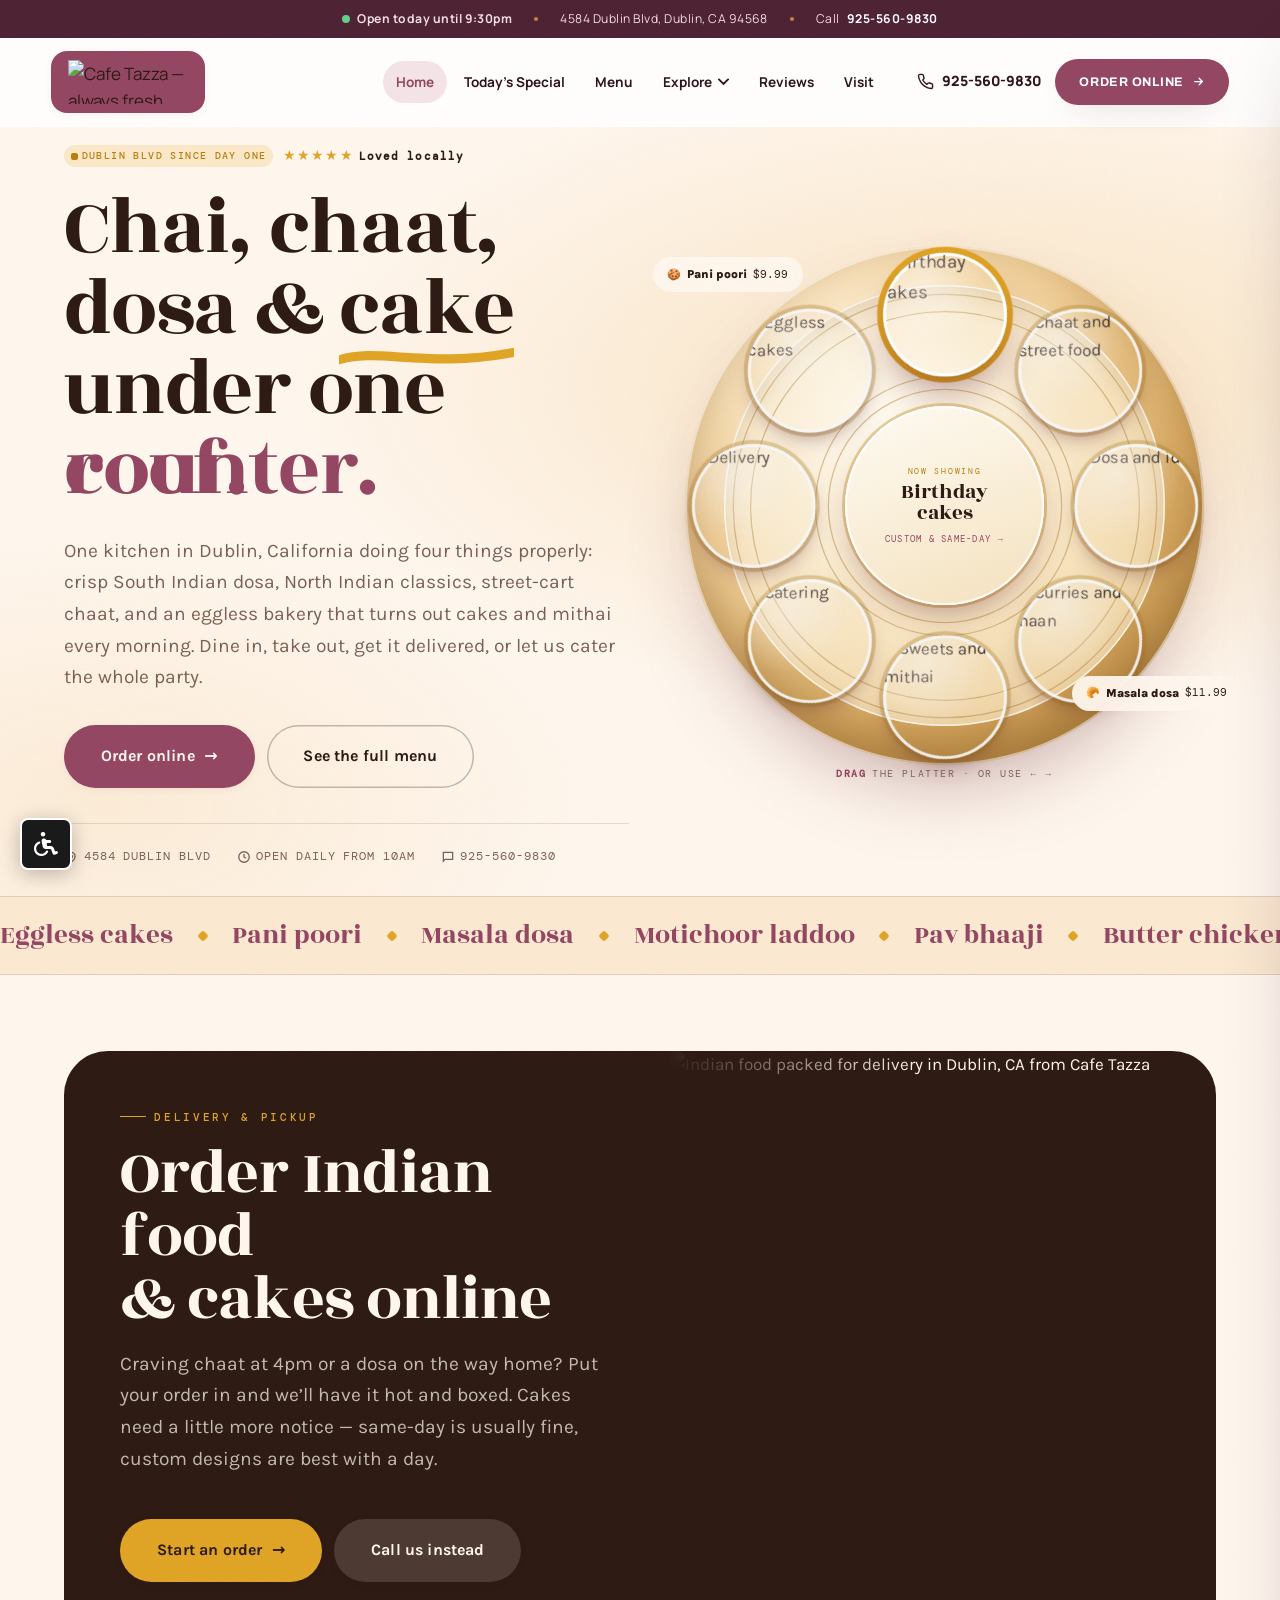
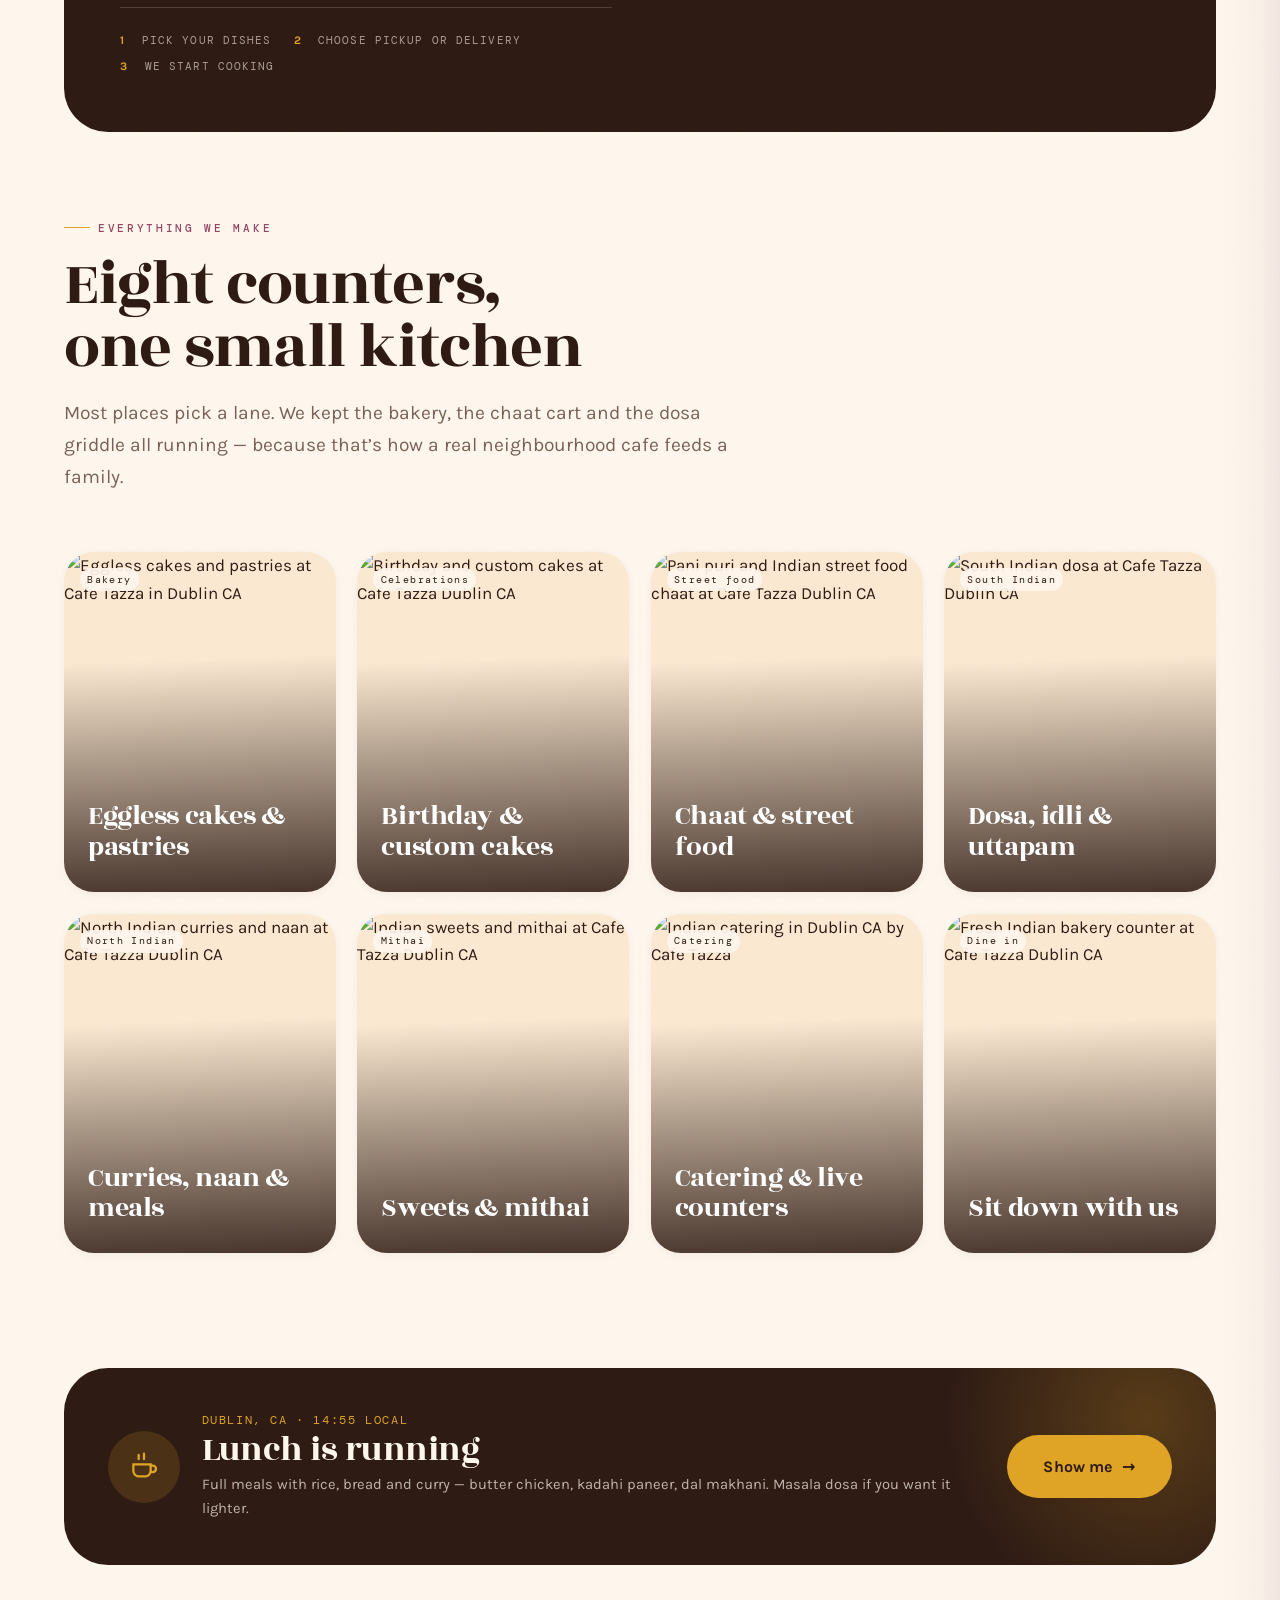
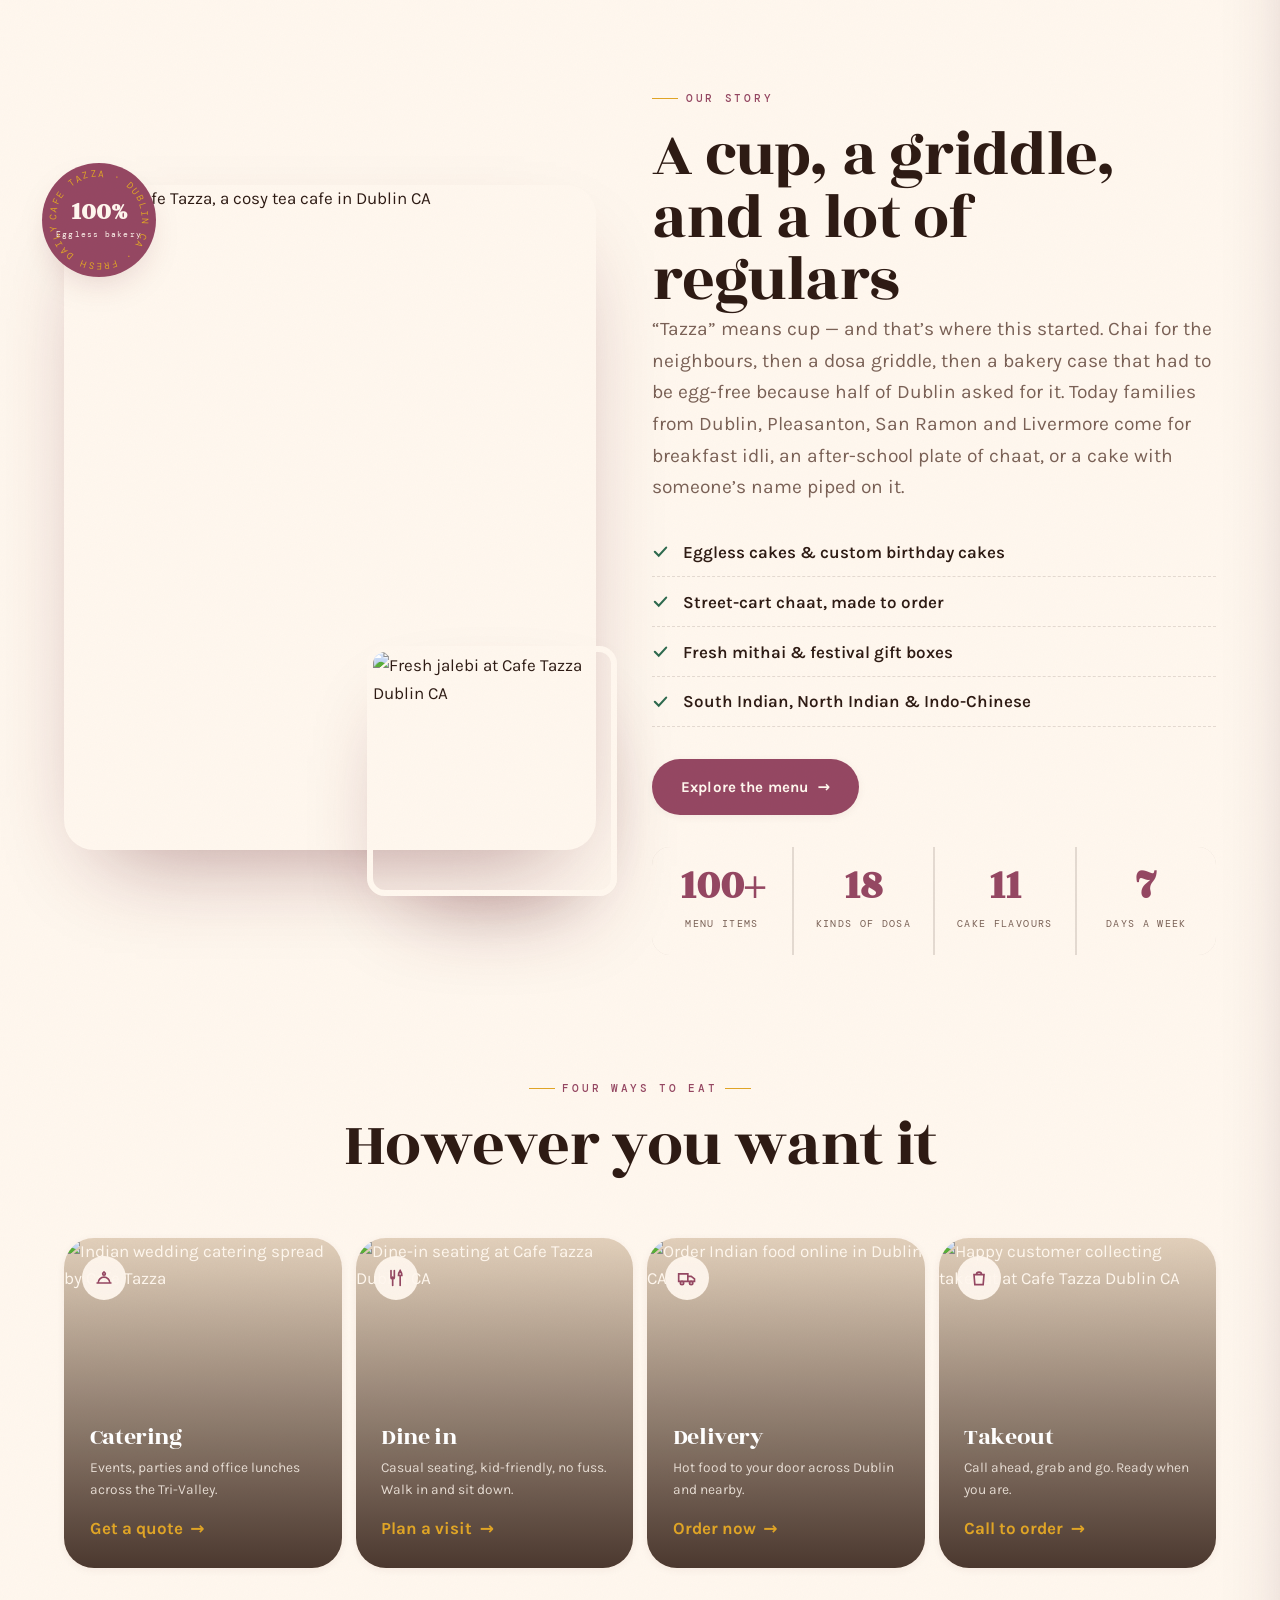
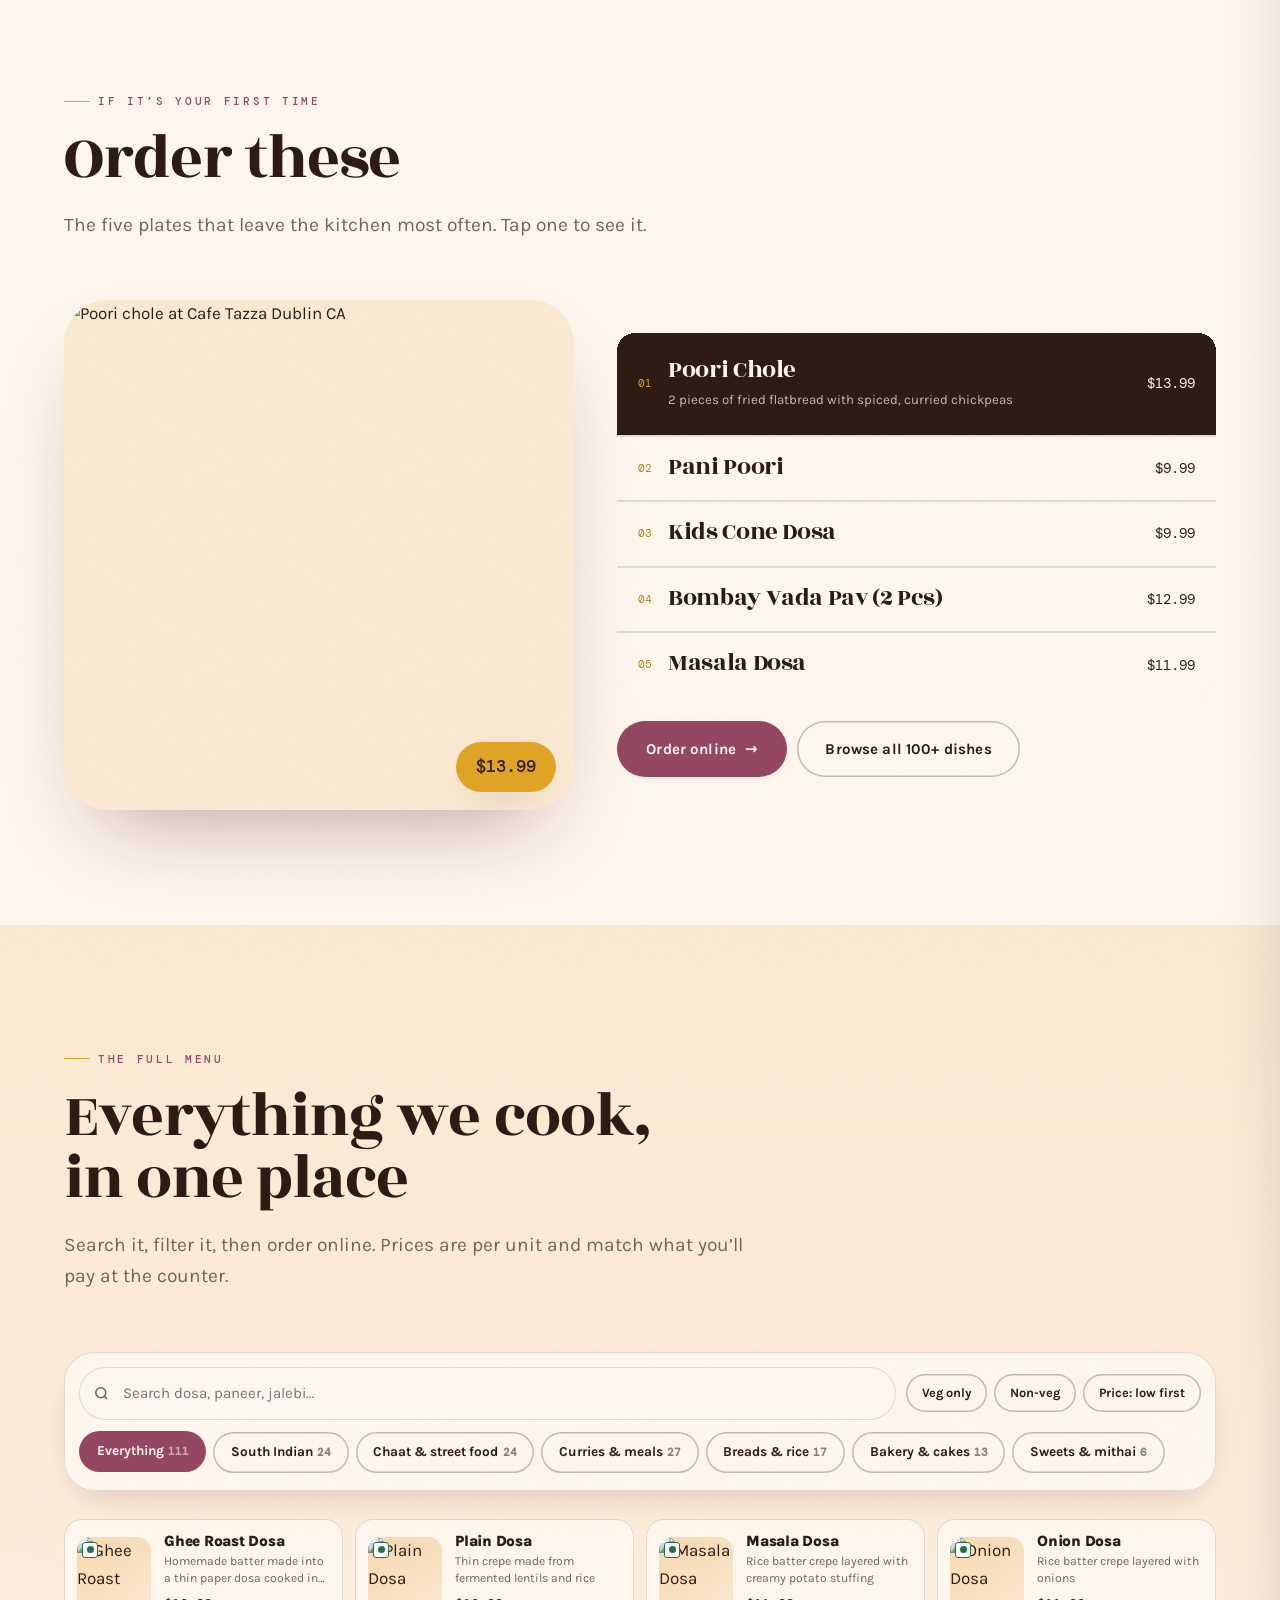
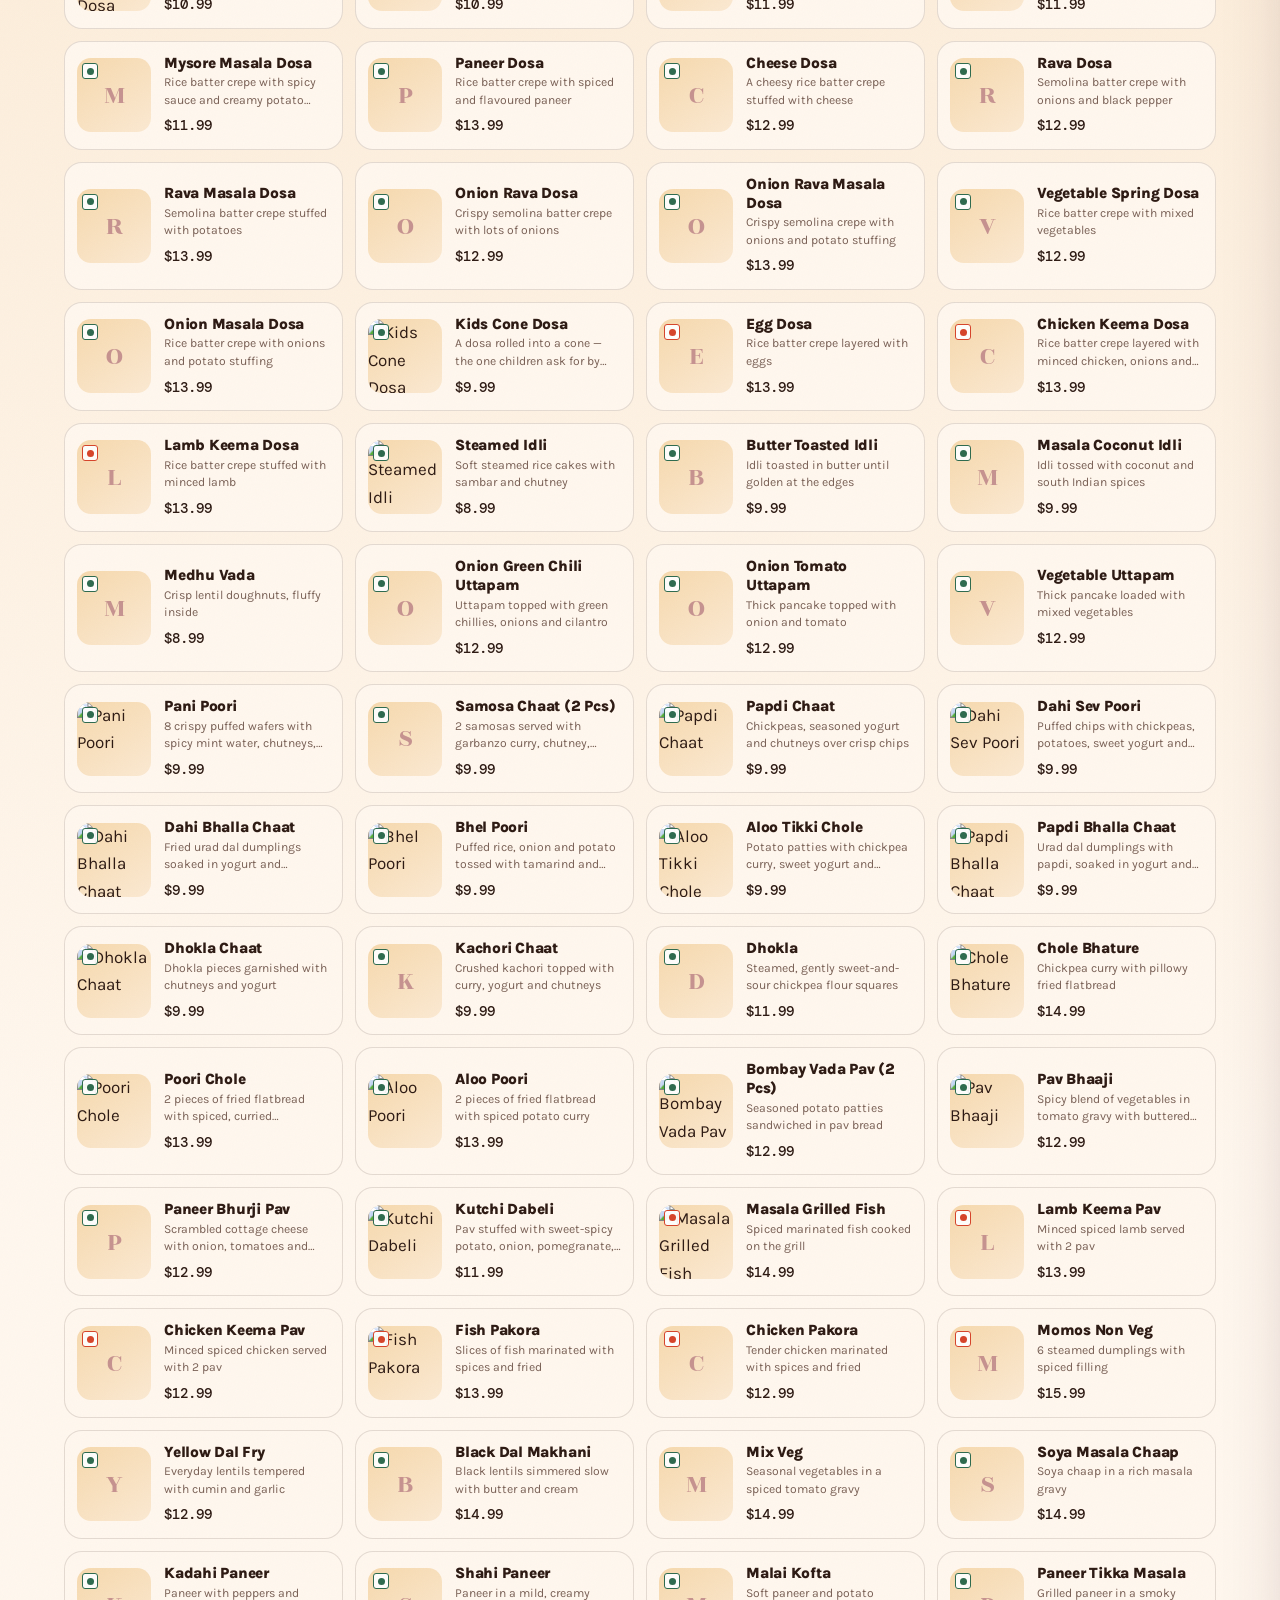
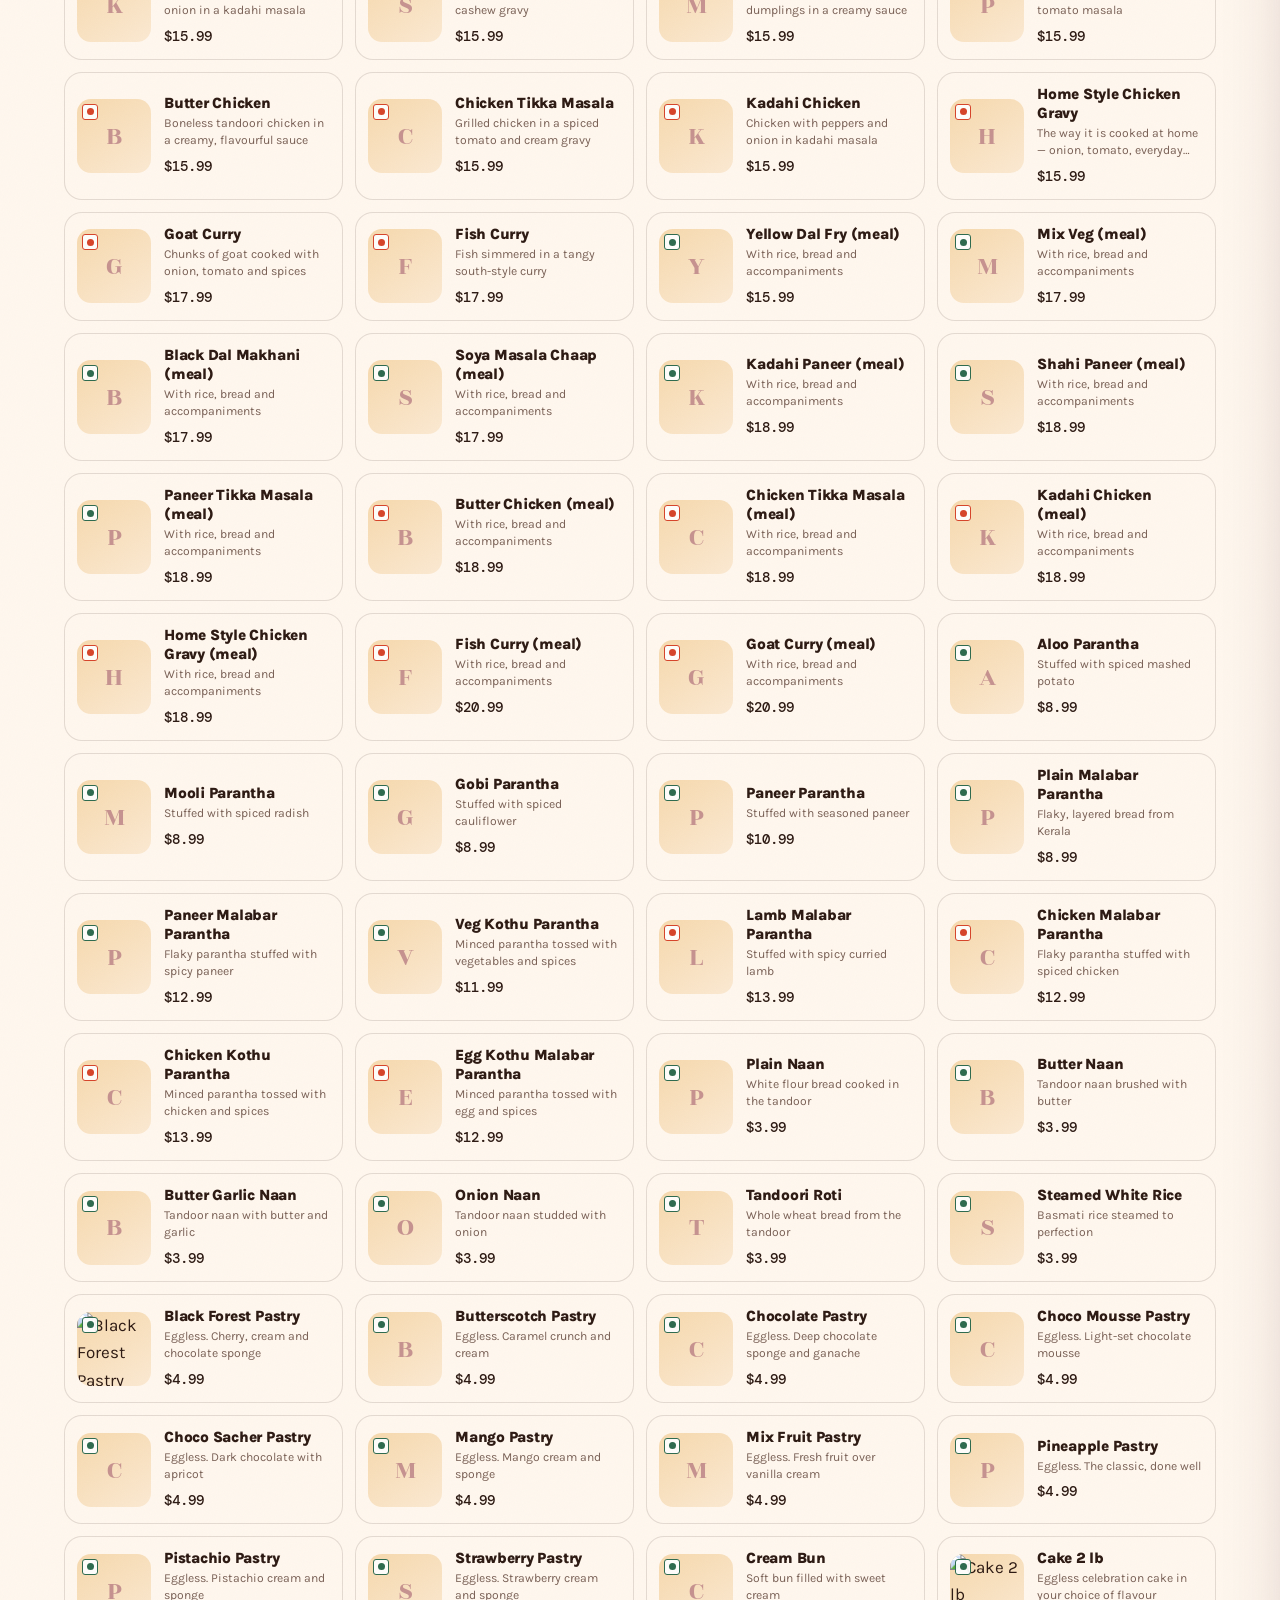
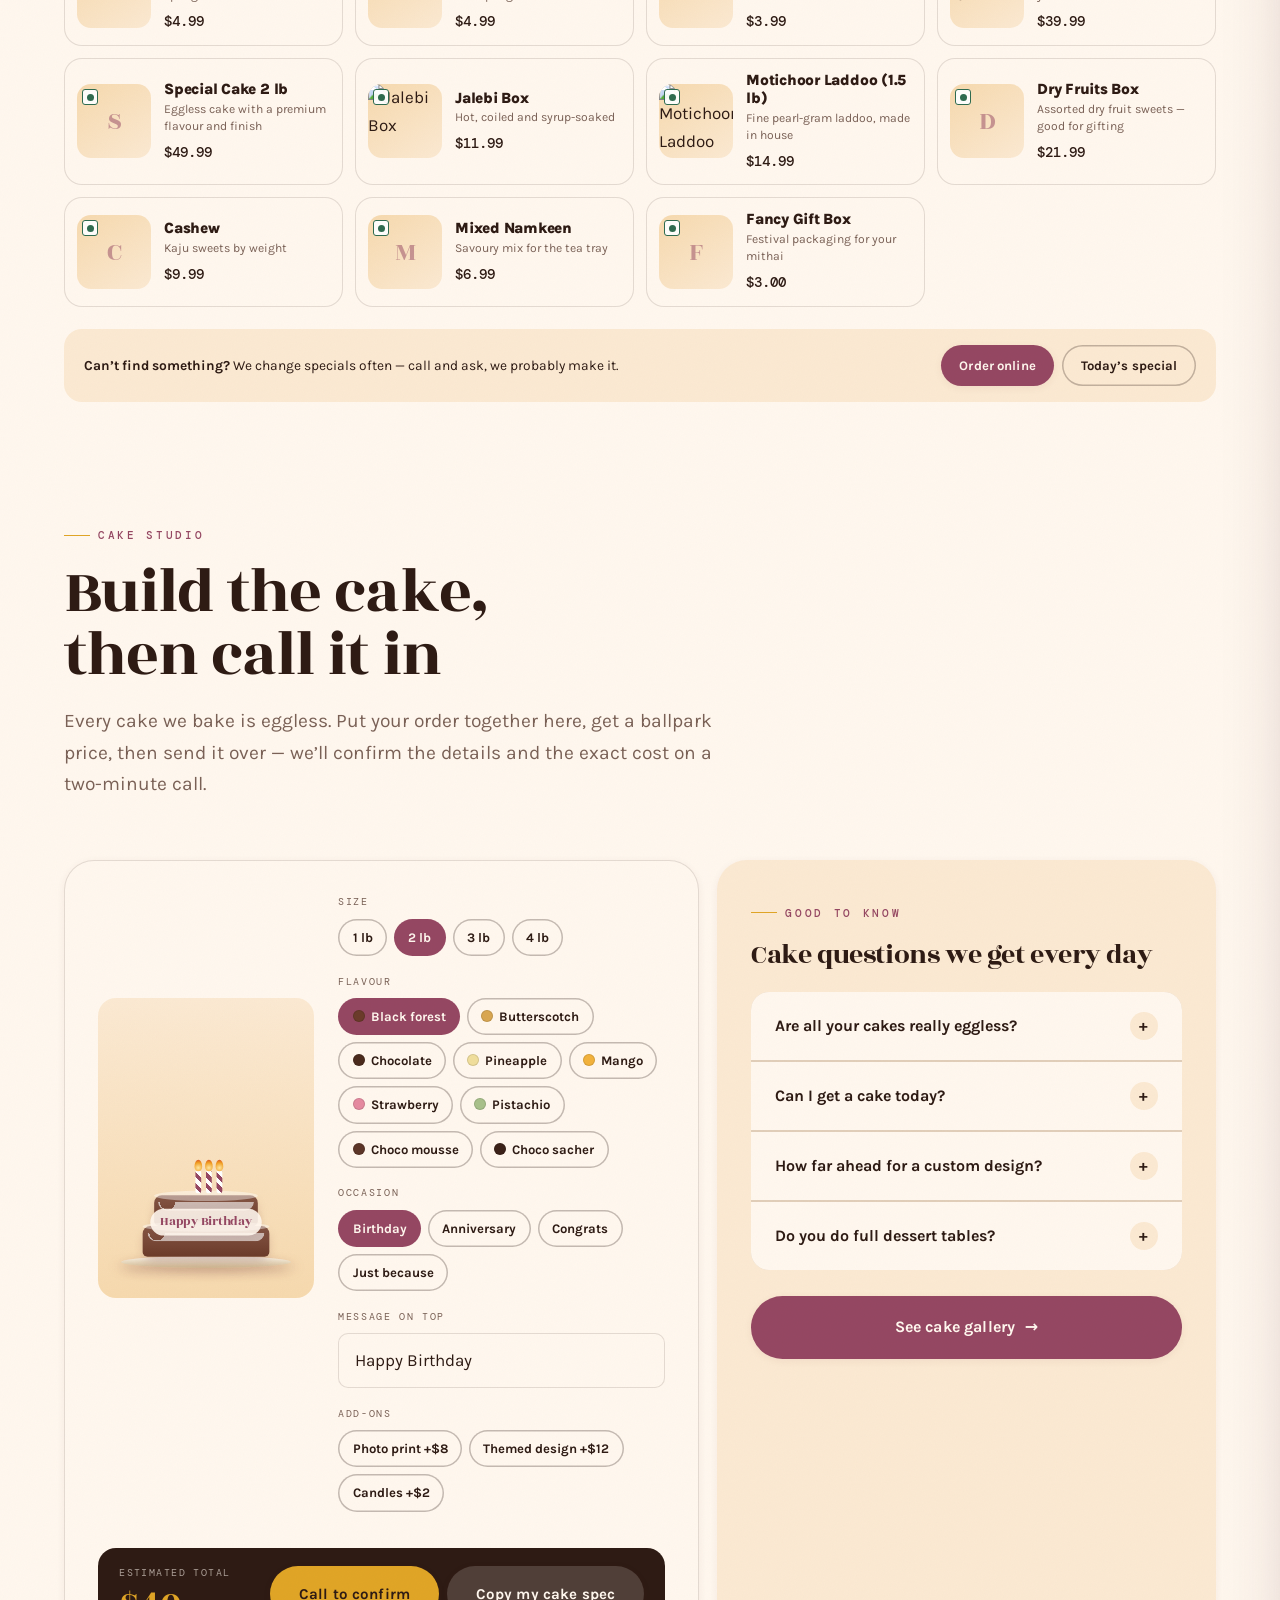
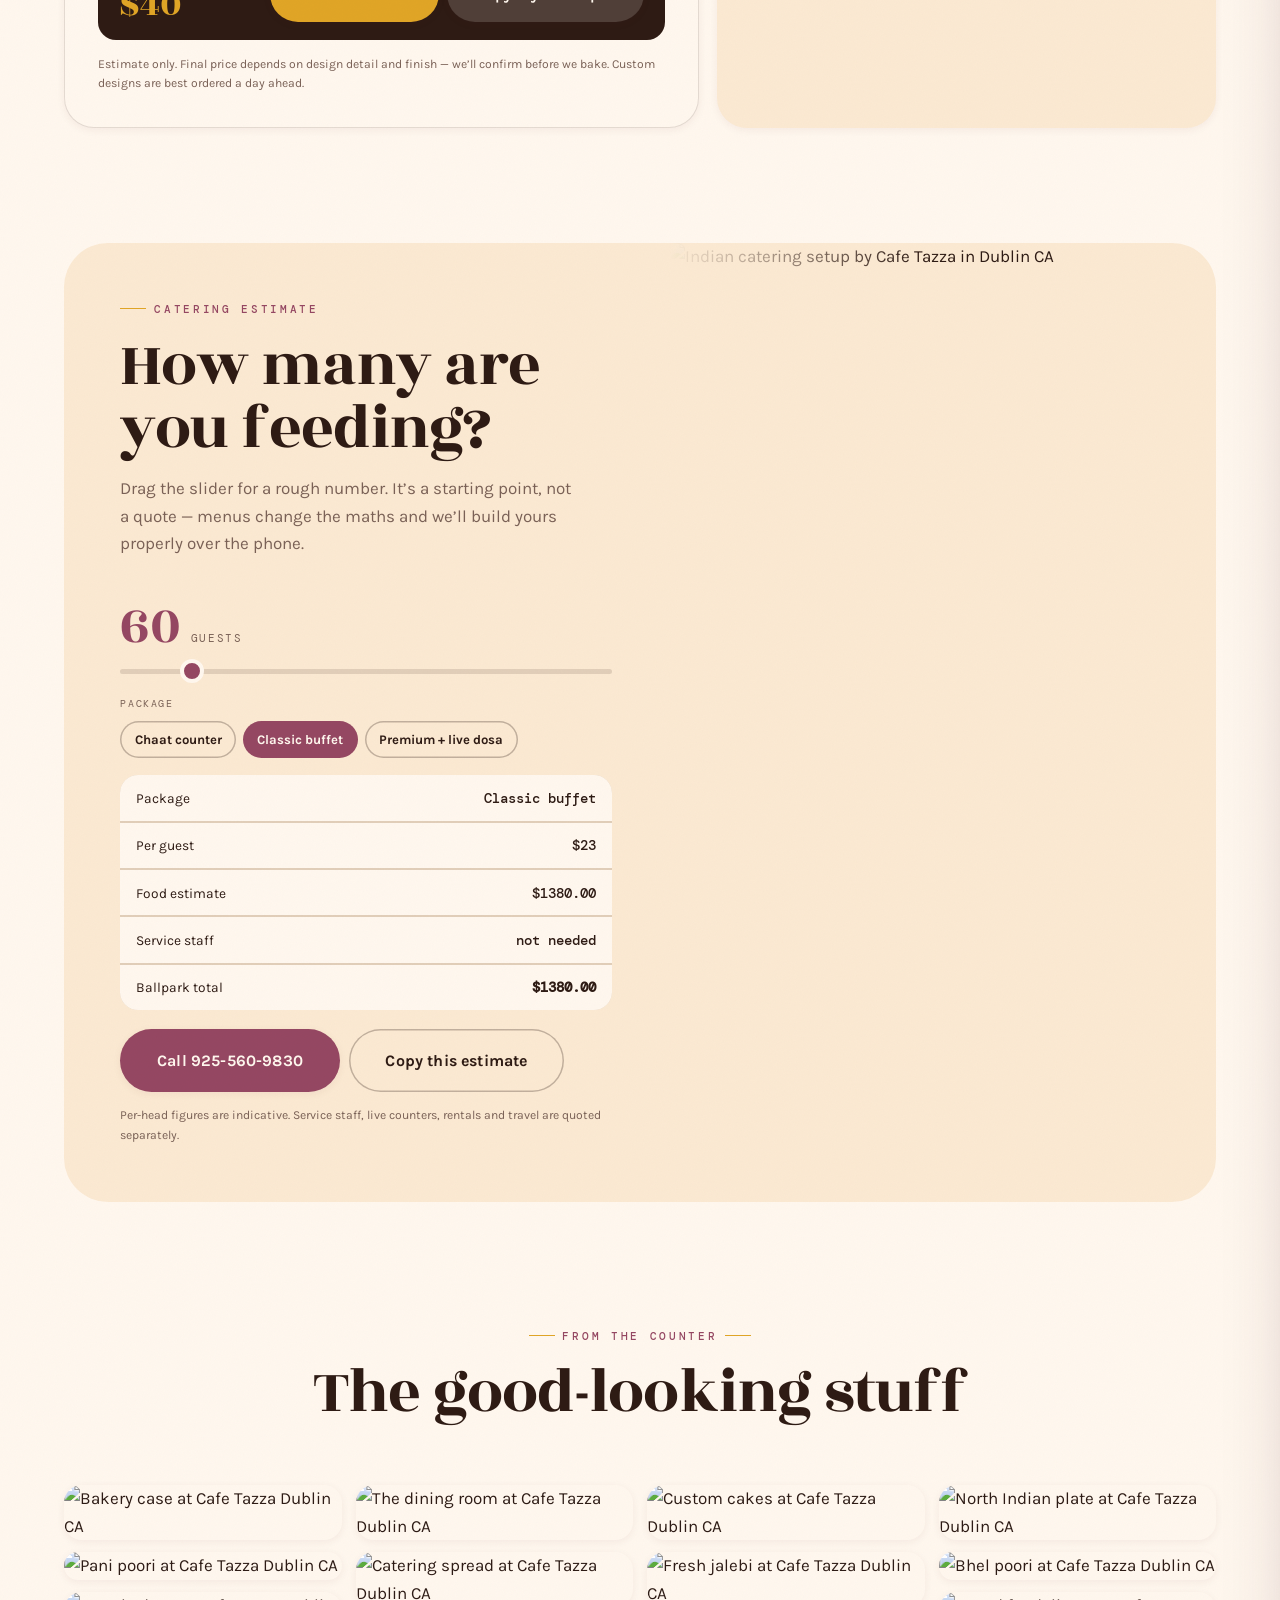
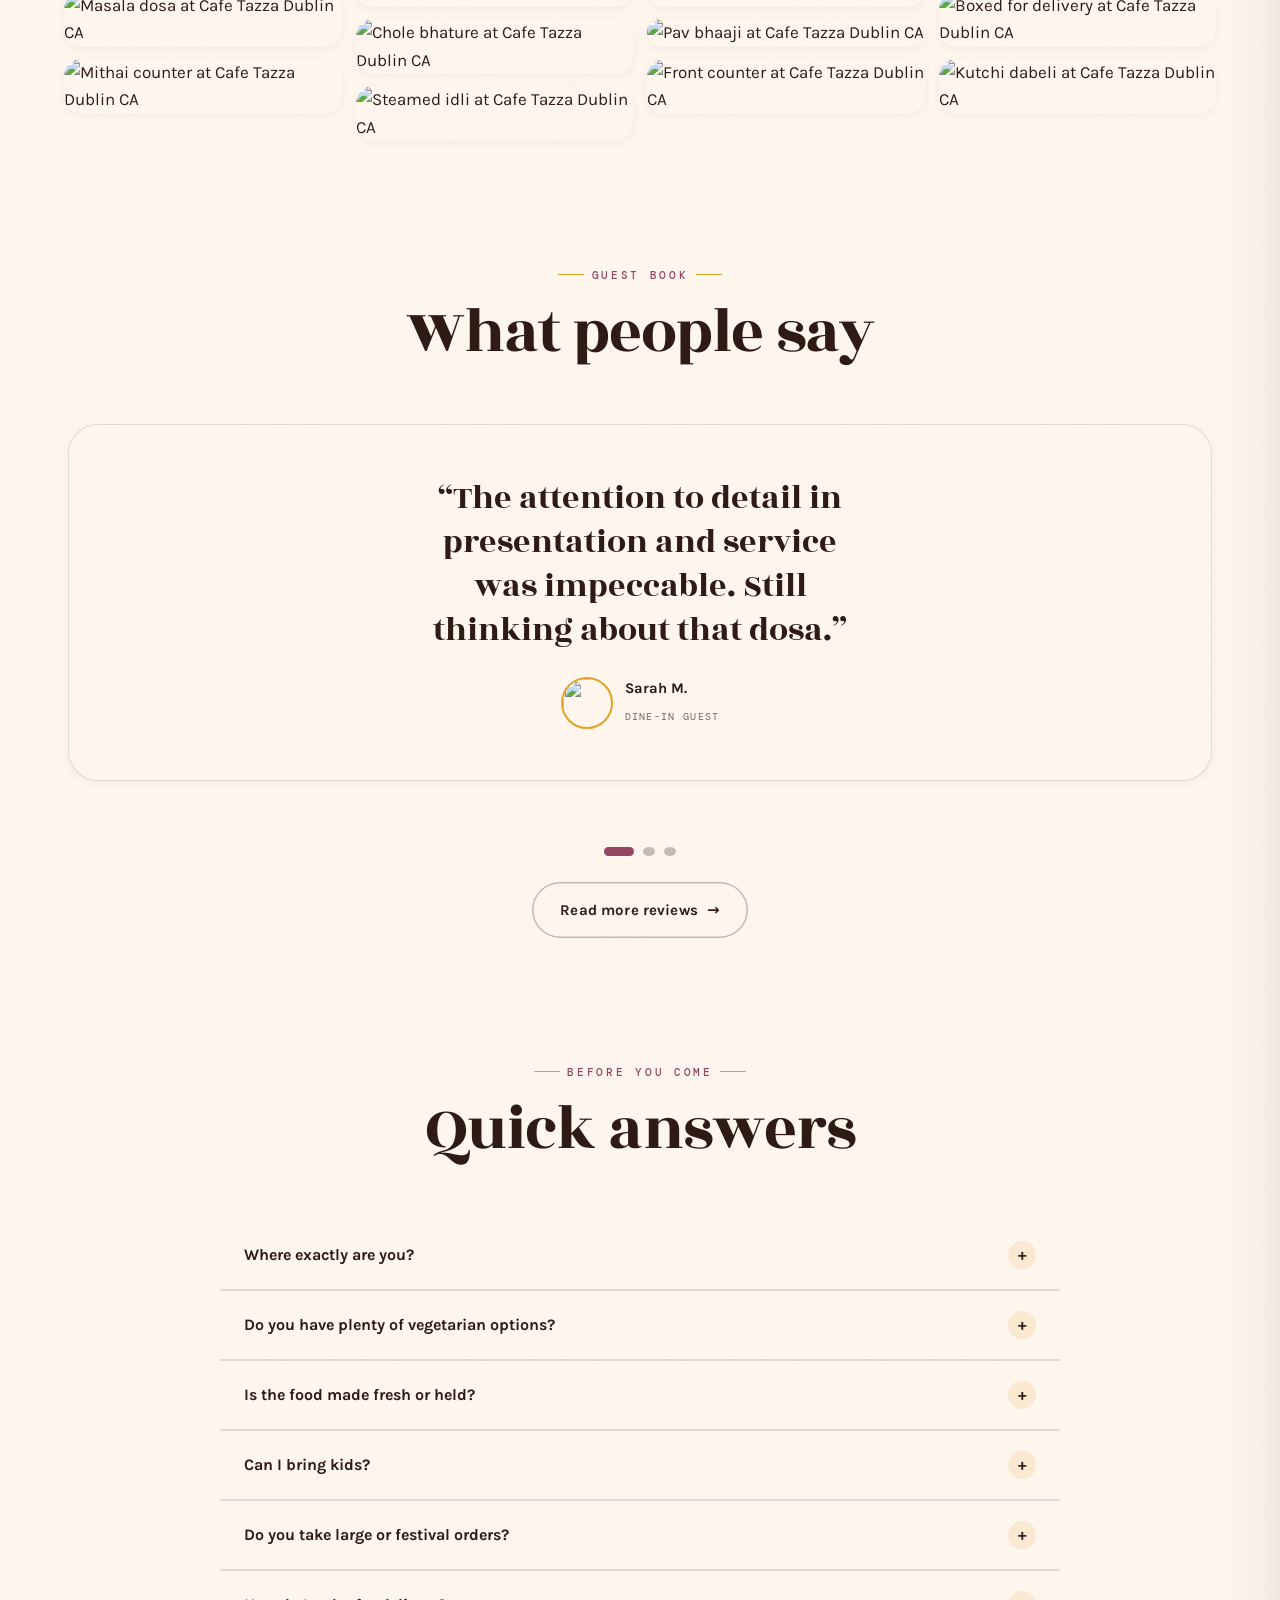
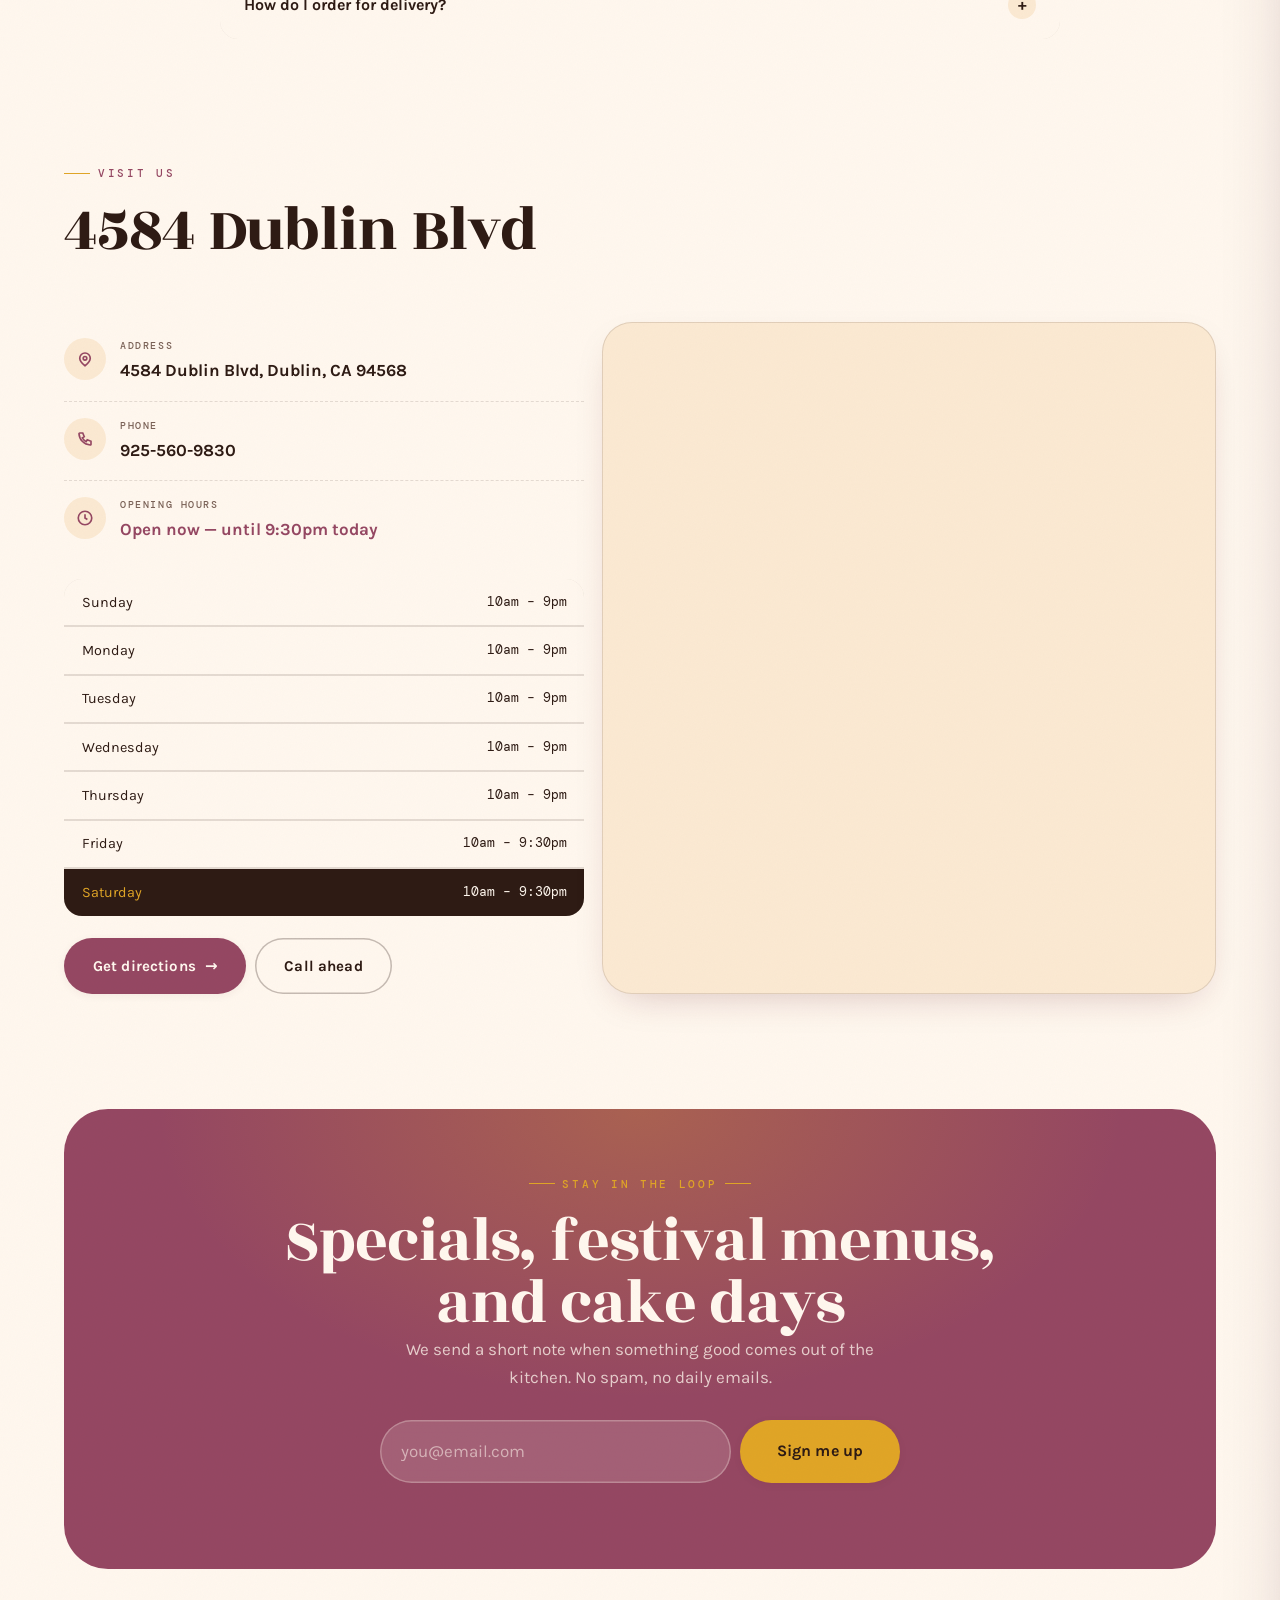
==== index.html @ d918b965 "Add Cafe Tazza website with wine header, footer, and accessibility tools. Co-authored-by: Cursor <cu" ====
<!DOCTYPE html>
<html lang="en">
<head>
<meta charset="utf-8">
<meta name="viewport" content="width=device-width, initial-scale=1, viewport-fit=cover">
<title>Cafe Tazza — Indian Restaurant, Bakery &amp; Chaat House in Dublin, CA</title>
<meta name="description" content="Cafe Tazza in Dublin, CA serves authentic South Indian dosa, North Indian curries, street-food chaat, fresh mithai and eggless cakes. Dine-in, takeout, delivery and catering. Order online or call 925-560-9830.">
<meta name="theme-color" content="#FFF7EE">
<link rel="canonical" href="https://cafetazza.com/">
<link rel="icon" href="https://cafetazza.com/wp-content/uploads/2025/12/logo-cafe-tazza-new.png">
<link rel="apple-touch-icon" href="https://cafetazza.com/wp-content/uploads/2025/12/logo-cafe-tazza-new.png">

<meta property="og:type" content="restaurant">
<meta property="og:site_name" content="Cafe Tazza">
<meta property="og:title" content="Cafe Tazza — Indian Restaurant, Bakery &amp; Chaat House in Dublin, CA">
<meta property="og:description" content="Dosa, chaat, mithai and eggless cakes made fresh every day on Dublin Blvd. Dine-in, delivery, takeout and catering.">
<meta property="og:url" content="https://cafetazza.com/">
<meta property="og:image" content="https://cafetazza.com/wp-content/uploads/2026/06/indian-food-delivery-dublin.jpg">
<meta name="twitter:card" content="summary_large_image">

<link rel="preconnect" href="https://fonts.googleapis.com">
<link rel="preconnect" href="https://fonts.gstatic.com" crossorigin>
<link rel="preconnect" href="https://cafetazza.com">
<link href="https://fonts.googleapis.com/css2?family=Rozha+One&family=Karla:ital,wght@0,300..800;1,300..800&family=DM+Mono:wght@400;500&family=Archivo:wdth,wght@62..125,100..900&family=Manrope:wght@300..800&family=Parisienne&display=swap" rel="stylesheet">
<link rel="stylesheet" href="https://cdnjs.cloudflare.com/ajax/libs/font-awesome/6.5.1/css/all.min.css" crossorigin="anonymous">
<link rel="stylesheet" href="css/style.css">
<link rel="stylesheet" href="css/chrome.css">
<link rel="stylesheet" href="css/accessibility.css">

<script type="application/ld+json">
{
  "@context": "https://schema.org",
  "@type": "Restaurant",
  "name": "Cafe Tazza",
  "image": "https://cafetazza.com/wp-content/uploads/2026/06/indian-food-delivery-dublin.jpg",
  "logo": "https://cafetazza.com/wp-content/uploads/2025/12/logo-cafe-tazza-new.png",
  "url": "https://cafetazza.com/",
  "telephone": "+1-925-560-9830",
  "priceRange": "$$",
  "servesCuisine": ["Indian", "South Indian", "North Indian", "Indo-Chinese", "Bakery"],
  "address": {
    "@type": "PostalAddress",
    "streetAddress": "4584 Dublin Blvd",
    "addressLocality": "Dublin",
    "addressRegion": "CA",
    "postalCode": "94568",
    "addressCountry": "US"
  },
  "sameAs": [
    "https://www.facebook.com/caffetazza/",
    "https://www.instagram.com/cafetazzadublin/"
  ],
  "acceptsReservations": "False",
  "hasMenu": "https://cafetazza.com/menu/",
  "openingHoursSpecification": [
    { "@type": "OpeningHoursSpecification", "dayOfWeek": ["Monday","Tuesday","Wednesday","Thursday"], "opens": "10:00", "closes": "21:00" },
    { "@type": "OpeningHoursSpecification", "dayOfWeek": ["Friday","Saturday"], "opens": "10:00", "closes": "21:30" },
    { "@type": "OpeningHoursSpecification", "dayOfWeek": "Sunday", "opens": "10:00", "closes": "21:00" }
  ]
}
</script>
</head>
<body>

<a class="skip" href="#main">Skip to main content</a>

<!-- ============ PRELOADER ============ -->
<div id="pre" aria-hidden="true">
  <div class="pre-glass">
    <div class="pre-steam"><i></i><i></i><i></i></div>
    <div class="pre-fill"></div>
  </div>
  <div class="pre-txt">Brewing&nbsp;&nbsp;your&nbsp;&nbsp;tazza</div>
</div>

<div id="cur"></div><div id="cur-d"></div>
<div id="prog"></div>

<!-- ============ TOP BAR ============ -->
<div class="topbar">
  <div class="wrap">
    <span><span class="live-dot" id="openDot"></span><b id="openNow">Open today until 9:00pm</b></span>
    <span class="dot-sep" aria-hidden="true"></span>
    <span>4584 Dublin Blvd, Dublin, CA 94568</span>
    <span class="dot-sep" aria-hidden="true"></span>
    <span>Call <a href="tel:+19255609830">925-560-9830</a></span>
  </div>
</div>

<!-- ============ HEADER ============ -->
<header class="header" id="header">
  <div class="wrap">
    <nav class="nav" aria-label="Main">
      <a class="brand" href="#hero" aria-label="Cafe Tazza — home">
        <span class="brand-plate">
          <img src="https://cafetazza.com/wp-content/uploads/2025/12/logo-cafe-tazza-new.png" alt="Cafe Tazza — always fresh" width="120" height="44">
        </span>
      </a>

      <ul class="menu">
        <li><a class="nv" href="#hero">Home</a></li>
        <li><a class="nv" href="#dishes">Today's Special</a></li>
        <li><a class="nv" href="#menuSec">Menu</a></li>
        <li class="has-sub" data-open="false">
          <button type="button" aria-expanded="false">Explore
            <svg viewBox="0 0 12 8" fill="none" aria-hidden="true"><path d="M1 1.5 6 6.5l5-5" stroke="currentColor" stroke-width="2" stroke-linecap="round"/></svg>
          </button>
          <ul class="sub">
            <li><a href="#cakes">Eggless cakes &amp; bakery</a></li>
            <li><a href="#cakes">Birthday &amp; custom cakes</a></li>
            <li><a href="#menuSec" data-jump="chaat">Indian chaat &amp; street food</a></li>
            <li><a href="#menuSec" data-jump="south">South Indian &amp; dosa</a></li>
            <li><a href="#menuSec" data-jump="north">North Indian meals</a></li>
            <li><a href="#menuSec" data-jump="sweet">Indian sweets &amp; mithai</a></li>
            <li><a href="#catering">Catering for events</a></li>
            <li><a href="#visit">Family &amp; kids friendly</a></li>
          </ul>
        </li>
        <li><a class="nv" href="#reviews">Reviews</a></li>
        <li><a class="nv" href="#visit">Visit</a></li>
      </ul>

      <div class="nav-cta">
        <a class="tel-link" href="tel:+19255609830">
          <svg viewBox="0 0 24 24" width="17" fill="none" stroke="currentColor" stroke-width="2" aria-hidden="true"><path d="M22 16.9v3a2 2 0 0 1-2.2 2 19.8 19.8 0 0 1-8.6-3.1 19.5 19.5 0 0 1-6-6A19.8 19.8 0 0 1 2.1 4.2 2 2 0 0 1 4.1 2h3a2 2 0 0 1 2 1.7c.1 1 .4 1.9.7 2.8a2 2 0 0 1-.4 2.1L8.1 9.9a16 16 0 0 0 6 6l1.3-1.3a2 2 0 0 1 2.1-.5c.9.4 1.8.6 2.8.8a2 2 0 0 1 1.7 2z" stroke-linecap="round" stroke-linejoin="round"/></svg>
          925-560-9830
        </a>
        <a class="btn btn-primary btn-sm" href="https://order.boons.io/site/cafe-tazza/115/y" target="_blank" rel="noopener">
          Order online
          <svg viewBox="0 0 24 24" fill="none" stroke="currentColor" stroke-width="2.4" aria-hidden="true"><path d="M5 12h14M13 6l6 6-6 6" stroke-linecap="round" stroke-linejoin="round"/></svg>
        </a>
        <button class="burger" id="burger" type="button" aria-label="Open menu" aria-expanded="false" aria-controls="drawer"><span></span></button>
      </div>
    </nav>
  </div>
</header>

<div class="scrim" id="scrim" hidden></div>
<aside class="drawer" id="drawer" aria-label="Mobile menu">
  <div class="drawer-head">
    <span class="brand-plate"><img src="https://cafetazza.com/wp-content/uploads/2025/12/logo-cafe-tazza-new.png" alt="Cafe Tazza"></span>
    <button class="x-btn" id="drawerClose" type="button" aria-label="Close menu">&times;</button>
  </div>
  <a href="#hero">Home</a>
  <a href="#dishes">Today's Special</a>
  <a href="#menuSec">Full Menu</a>
  <a href="#explore">Explore Cafe Tazza</a>
  <div class="sub-list">
    <a href="#cakes">Eggless cakes &amp; bakery</a>
    <a href="#menuSec" data-jump="chaat">Chaat &amp; street food</a>
    <a href="#menuSec" data-jump="south">South Indian &amp; dosa</a>
    <a href="#menuSec" data-jump="sweet">Sweets &amp; mithai</a>
  </div>
  <a href="#catering">Catering</a>
  <a href="#reviews">Reviews</a>
  <a href="#faq">FAQ</a>
  <a href="#visit">Visit us</a>
  <div class="drawer-cta">
    <a class="btn btn-primary" href="https://order.boons.io/site/cafe-tazza/115/y" target="_blank" rel="noopener">Order online</a>
    <a class="btn btn-ghost" href="tel:+19255609830">Call 925-560-9830</a>
  </div>
</aside>

<main id="main">
<!-- ============ HERO ============ -->
<section id="hero">
  <div class="hero-bg"></div>
  <div class="wrap hero-grid">

    <div class="hero-copy">
      <div class="hero-kick rv in">
        <span class="tag tag-gold"><span class="dot"></span>Dublin Blvd since day one</span>
        <span class="rating"><span class="stars">&#9733;&#9733;&#9733;&#9733;&#9733;</span> <b>Loved locally</b></span>
      </div>

      <h1 class="split" id="h1">
        <span class="w"><i>Chai,</i></span> <span class="w"><i>chaat,</i></span> <span class="w"><i>dosa</i></span> <span class="w"><i>&amp;</i></span>
        <span class="w"><i><em>cake<svg viewBox="0 0 300 20" preserveAspectRatio="none"><path d="M4 13 C 70 3, 150 20, 296 7"/></svg></em></i></span><br>
        <span class="w"><i>under</i></span> <span class="w"><i>one</i></span>
        <span class="flip" aria-hidden="true">
          <span class="on">roof.</span><span>counter.</span><span>craving.</span><span>tazza.</span>
        </span>
        <span class="sr-only">roof</span>
      </h1>

      <p class="lede hero-p rv in rv-d2">One kitchen in Dublin, California doing four things properly: crisp South Indian dosa, North Indian classics, street-cart chaat, and an eggless bakery that turns out cakes and mithai every morning. Dine in, take out, get it delivered, or let us cater the whole party.</p>

      <div class="hero-cta rv in rv-d3">
        <a class="btn btn-lg" href="https://order.boons.io/site/cafe-tazza/115/y" target="_blank" rel="noopener">Order online <span class="ar">&rarr;</span></a>
        <a class="btn btn-ghost btn-lg" href="#menuSec">See the full menu</a>
      </div>

      <div class="hero-meta rv in rv-d4">
        <span><svg width="14" height="14" viewBox="0 0 24 24" fill="none" stroke="currentColor" stroke-width="2.2"><path d="M12 21s-7-5.3-7-10a7 7 0 1 1 14 0c0 4.7-7 10-7 10z"/><circle cx="12" cy="11" r="2.4"/></svg>4584 Dublin Blvd</span>
        <span><svg width="14" height="14" viewBox="0 0 24 24" fill="none" stroke="currentColor" stroke-width="2.2"><circle cx="12" cy="12" r="9"/><path d="M12 7v5l3.2 2"/></svg>Open daily from 10am</span>
        <span><svg width="14" height="14" viewBox="0 0 24 24" fill="none" stroke="currentColor" stroke-width="2.2"><path d="M4 4h16v12H7l-3 3z"/></svg>925-560-9830</span>
      </div>
    </div>

    <!-- ===== THE TAZZA THALI ===== -->
    <div class="thali-stage" id="thali" role="group" aria-label="Browse what we make — rotate the platter">
      <div class="thali-ring"></div>
      <svg class="thali-etch" viewBox="0 0 100 100"><circle cx="50" cy="50" r="49"/><circle cx="50" cy="50" r="45"/><circle cx="50" cy="50" r="30"/><circle cx="50" cy="50" r="27"/></svg>
      <div class="platter" id="platter"></div>
      <div class="hub">
        <div class="hub-in" id="hub">
          <em>Now showing</em>
          <b>Eggless cakes</b>
          <span class="go">Tap to open &rarr;</span>
        </div>
      </div>
      <div class="chip chip-1"><span>&#127850;</span><b>Pani poori</b> $9.99</div>
      <div class="chip chip-2"><span>&#129360;</span><b>Masala dosa</b> $11.99</div>
      <div class="thali-hint"><b>Drag</b> the platter &middot; or use &larr; &rarr;</div>
    </div>

  </div>
</section>

<!-- ============ MARQUEE ============ -->
<div class="marq" aria-hidden="true">
  <div class="marq-t" id="marq"></div>
</div>

<!-- ============ ORDER BAND ============ -->
<section class="sec sec-compact">
  <div class="wrap">
    <div class="band rv">
      <div class="band-t">
        <p class="eyebrow">Delivery &amp; pickup</p>
        <h2>Order Indian food<br>&amp; cakes online</h2>
        <p class="lede">Craving chaat at 4pm or a dosa on the way home? Put your order in and we&rsquo;ll have it hot and boxed. Cakes need a little more notice &mdash; same-day is usually fine, custom designs are best with a day.</p>
        <div class="hero-cta">
          <a class="btn btn-gold btn-lg" href="https://order.boons.io/site/cafe-tazza/115/y" target="_blank" rel="noopener">Start an order <span class="ar">&rarr;</span></a>
          <a class="btn btn-lg btn-on-dark" href="tel:+19255609830">Call us instead</a>
        </div>
        <div class="band-steps">
          <span><b>1</b> &nbsp;Pick your dishes</span>
          <span><b>2</b> &nbsp;Choose pickup or delivery</span>
          <span><b>3</b> &nbsp;We start cooking</span>
        </div>
      </div>
      <div class="band-img">
        <img src="https://cafetazza.com/wp-content/uploads/2026/06/indian-food-delivery-dublin.jpg" alt="Indian food packed for delivery in Dublin, CA from Cafe Tazza" loading="lazy" width="800" height="600">
      </div>
    </div>
  </div>
</section>

<!-- ============ EXPLORE ============ -->
<section class="sec sec-flush" id="explore">
  <div class="wrap">
    <div class="sec-head rv">
      <p class="eyebrow">Everything we make</p>
      <h2 class="split">Eight counters,<br>one small kitchen</h2>
      <p class="lede">Most places pick a lane. We kept the bakery, the chaat cart and the dosa griddle all running &mdash; because that&rsquo;s how a real neighbourhood cafe feeds a family.</p>
    </div>

    <div class="ex-grid">
      <a class="ex rv tilt" href="https://cafetazza.com/indian-bakery-eggless-cakes-dublin/">
        <img src="https://cafetazza.com/wp-content/uploads/2025/12/X1A6251-scaled.jpg" alt="Eggless cakes and pastries at Cafe Tazza in Dublin CA" loading="lazy">
        <span class="ex-n">Bakery</span>
        <span class="ex-go"><svg width="15" height="15" viewBox="0 0 24 24" fill="none" stroke="currentColor" stroke-width="2.6" stroke-linecap="round"><path d="M7 17 17 7M9 7h8v8"/></svg></span>
        <div class="ex-c"><h3>Eggless cakes &amp; pastries</h3><p>Baked fresh every morning &mdash; black forest, butterscotch, pistachio and more, all egg-free.</p></div>
      </a>

      <a class="ex rv rv-d1 tilt" href="https://cafetazza.com/birthday-cakes-dublin/">
        <img src="https://cafetazza.com/wp-content/uploads/2026/06/birthday-custom-cakes.jpg" alt="Birthday and custom cakes at Cafe Tazza Dublin CA" loading="lazy">
        <span class="ex-n">Celebrations</span>
        <span class="ex-go"><svg width="15" height="15" viewBox="0 0 24 24" fill="none" stroke="currentColor" stroke-width="2.6" stroke-linecap="round"><path d="M7 17 17 7M9 7h8v8"/></svg></span>
        <div class="ex-c"><h3>Birthday &amp; custom cakes</h3><p>Photo prints, themes and last-minute rescues. Same-day options most days.</p></div>
      </a>

      <a class="ex rv rv-d2 tilt" href="https://cafetazza.com/indian-chaat-dublin/">
        <img src="https://cafetazza.com/wp-content/uploads/2025/12/image-19.jpg" alt="Pani puri and Indian street food chaat at Cafe Tazza Dublin CA" loading="lazy">
        <span class="ex-n">Street food</span>
        <span class="ex-go"><svg width="15" height="15" viewBox="0 0 24 24" fill="none" stroke="currentColor" stroke-width="2.6" stroke-linecap="round"><path d="M7 17 17 7M9 7h8v8"/></svg></span>
        <div class="ex-c"><h3>Chaat &amp; street food</h3><p>Pani poori, sev poori, bhel, vada pav, pav bhaji &mdash; assembled to order so nothing goes soggy.</p></div>
      </a>

      <a class="ex rv rv-d3 tilt" href="https://cafetazza.com/south-indian-restaurant-dublin/">
        <img src="https://cafetazza.com/wp-content/uploads/2025/12/X1A6095-scaled-e1766937586384.jpg" alt="South Indian dosa at Cafe Tazza Dublin CA" loading="lazy">
        <span class="ex-n">South Indian</span>
        <span class="ex-go"><svg width="15" height="15" viewBox="0 0 24 24" fill="none" stroke="currentColor" stroke-width="2.6" stroke-linecap="round"><path d="M7 17 17 7M9 7h8v8"/></svg></span>
        <div class="ex-c"><h3>Dosa, idli &amp; uttapam</h3><p>Batter fermented in house. Eighteen kinds of dosa, including a cone dosa the kids ask for by name.</p></div>
      </a>

      <a class="ex rv tilt" href="https://cafetazza.com/family-restaurant-dublin/">
        <img src="https://cafetazza.com/wp-content/uploads/2025/12/X1A6244-scaled-e1766250596483.jpg" alt="North Indian curries and naan at Cafe Tazza Dublin CA" loading="lazy">
        <span class="ex-n">North Indian</span>
        <span class="ex-go"><svg width="15" height="15" viewBox="0 0 24 24" fill="none" stroke="currentColor" stroke-width="2.6" stroke-linecap="round"><path d="M7 17 17 7M9 7h8v8"/></svg></span>
        <div class="ex-c"><h3>Curries, naan &amp; meals</h3><p>Butter chicken, kadahi paneer, dal makhani and goat curry &mdash; as a plate or a full meal.</p></div>
      </a>

      <a class="ex rv rv-d1 tilt" href="https://cafetazza.com/indian-sweets-dublin/">
        <img src="https://cafetazza.com/wp-content/uploads/2025/12/X1A6299-scaled.jpg" alt="Indian sweets and mithai at Cafe Tazza Dublin CA" loading="lazy">
        <span class="ex-n">Mithai</span>
        <span class="ex-go"><svg width="15" height="15" viewBox="0 0 24 24" fill="none" stroke="currentColor" stroke-width="2.6" stroke-linecap="round"><path d="M7 17 17 7M9 7h8v8"/></svg></span>
        <div class="ex-c"><h3>Sweets &amp; mithai</h3><p>Jalebi, motichoor laddoo, dry-fruit boxes. Festival quantities and gift boxes on request.</p></div>
      </a>

      <a class="ex rv rv-d2 tilt" href="https://cafetazza.com/indian-catering-dublin/">
        <img src="https://cafetazza.com/wp-content/uploads/2025/12/X1A6084-scaled.jpg" alt="Indian catering in Dublin CA by Cafe Tazza" loading="lazy">
        <span class="ex-n">Catering</span>
        <span class="ex-go"><svg width="15" height="15" viewBox="0 0 24 24" fill="none" stroke="currentColor" stroke-width="2.6" stroke-linecap="round"><path d="M7 17 17 7M9 7h8v8"/></svg></span>
        <div class="ex-c"><h3>Catering &amp; live counters</h3><p>Weddings, birthdays, office lunches. Live dosa and chaat counters if you want a show.</p></div>
      </a>

      <a class="ex rv rv-d3 tilt" href="https://cafetazza.com/indian-restaurant-dublin-ca/">
        <img src="https://cafetazza.com/wp-content/uploads/2025/12/X1A6142-scaled.jpg" alt="Fresh Indian bakery counter at Cafe Tazza Dublin CA" loading="lazy">
        <span class="ex-n">Dine in</span>
        <span class="ex-go"><svg width="15" height="15" viewBox="0 0 24 24" fill="none" stroke="currentColor" stroke-width="2.6" stroke-linecap="round"><path d="M7 17 17 7M9 7h8v8"/></svg></span>
        <div class="ex-c"><h3>Sit down with us</h3><p>Casual, family-friendly, high chairs available. Come hungry, stay for chai.</p></div>
      </a>
    </div>
  </div>
</section>

<!-- ============ NOW SERVING ============ -->
<section class="sec sec-flush">
  <div class="wrap">
    <div class="now rv">
      <div class="now-ic"><svg width="32" height="32" viewBox="0 0 24 24" fill="none" stroke="currentColor" stroke-width="1.7" stroke-linecap="round"><path d="M4 10h13v5a4 4 0 0 1-4 4H8a4 4 0 0 1-4-4z"/><path d="M17 11h1.6a2.4 2.4 0 0 1 0 4.8H17"/><path d="M8 3v3M12 2v4"/></svg></div>
      <div>
        <span class="clock" id="clockLine">Dublin, CA &middot; loading local time</span>
        <h3 id="nowTitle">What&rsquo;s good right now</h3>
        <p id="nowText">Checking the clock&hellip;</p>
      </div>
      <a class="btn btn-gold btn-lg" id="nowCta" href="#menuSec">Show me <span class="ar">&rarr;</span></a>
    </div>
  </div>
</section>

<!-- ============ STORY ============ -->
<section class="sec sec-flush" id="story">
  <div class="wrap story">
    <div class="story-media rv">
      <div class="stamp">
        <svg class="rot" viewBox="0 0 100 100"><defs><path id="cp" d="M50,50 m-38,0 a38,38 0 1,1 76,0 a38,38 0 1,1 -76,0"/></defs><text><textPath href="#cp">CAFE TAZZA &middot; DUBLIN CA &middot; FRESH DAILY &middot; </textPath></text></svg>
        <div><b>100%</b><em>Eggless bakery</em></div>
      </div>
      <div class="m1"><img src="https://cafetazza.com/wp-content/uploads/2025/12/X1A6046-1-scaled.jpg" alt="Inside Cafe Tazza, a cosy tea cafe in Dublin CA" loading="lazy"></div>
      <div class="m2"><img src="https://cafetazza.com/wp-content/uploads/2025/12/X1A6294-scaled.jpg" alt="Fresh jalebi at Cafe Tazza Dublin CA" loading="lazy"></div>
    </div>

    <div class="rv rv-d2">
      <p class="eyebrow">Our story</p>
      <h2 class="split">A cup, a griddle,<br>and a lot of regulars</h2>
      <p class="lede">&ldquo;Tazza&rdquo; means cup &mdash; and that&rsquo;s where this started. Chai for the neighbours, then a dosa griddle, then a bakery case that had to be egg-free because half of Dublin asked for it. Today families from Dublin, Pleasanton, San Ramon and Livermore come for breakfast idli, an after-school plate of chaat, or a cake with someone&rsquo;s name piped on it.</p>

      <ul class="ticks">
        <li><svg width="17" height="17" viewBox="0 0 24 24" fill="none" stroke="#2F6B4F" stroke-width="3" stroke-linecap="round"><path d="M4 12.5 9.5 18 20 6.5"/></svg>Eggless cakes &amp; custom birthday cakes</li>
        <li><svg width="17" height="17" viewBox="0 0 24 24" fill="none" stroke="#2F6B4F" stroke-width="3" stroke-linecap="round"><path d="M4 12.5 9.5 18 20 6.5"/></svg>Street-cart chaat, made to order</li>
        <li><svg width="17" height="17" viewBox="0 0 24 24" fill="none" stroke="#2F6B4F" stroke-width="3" stroke-linecap="round"><path d="M4 12.5 9.5 18 20 6.5"/></svg>Fresh mithai &amp; festival gift boxes</li>
        <li><svg width="17" height="17" viewBox="0 0 24 24" fill="none" stroke="#2F6B4F" stroke-width="3" stroke-linecap="round"><path d="M4 12.5 9.5 18 20 6.5"/></svg>South Indian, North Indian &amp; Indo-Chinese</li>
      </ul>

      <a class="btn" href="#menuSec">Explore the menu <span class="ar">&rarr;</span></a>

      <div class="stats">
        <div class="stat"><b data-count="100">0</b><span>Menu items</span></div>
        <div class="stat"><b data-count="18">0</b><span>Kinds of dosa</span></div>
        <div class="stat"><b data-count="11">0</b><span>Cake flavours</span></div>
        <div class="stat"><b data-count="7">0</b><span>Days a week</span></div>
      </div>
    </div>
  </div>
</section>

<!-- ============ WAYS TO ENJOY ============ -->
<section class="sec sec-flush">
  <div class="wrap">
    <div class="sec-head center rv">
      <p class="eyebrow center">Four ways to eat</p>
      <h2>However you want it</h2>
    </div>
    <div class="ways">
      <a class="way rv" href="#catering">
        <img src="https://cafetazza.com/wp-content/uploads/2025/12/istockphoto-637765812-612x612-1.jpg" alt="Indian wedding catering spread by Cafe Tazza" loading="lazy">
        <span class="way-i"><svg width="20" height="20" viewBox="0 0 24 24" fill="none" stroke="currentColor" stroke-width="2"><path d="M3 18h18M5 18a7 7 0 0 1 14 0M12 6V4"/><circle cx="12" cy="7" r="1.6"/></svg></span>
        <h3>Catering</h3><p>Events, parties and office lunches across the Tri-Valley.</p>
        <span class="ul">Get a quote <span class="ar">&rarr;</span></span>
      </a>
      <a class="way rv rv-d1" href="https://cafetazza.com/indian-restaurant-dublin-ca/">
        <img src="https://cafetazza.com/wp-content/uploads/2025/12/X1A6046-1-scaled.jpg" alt="Dine-in seating at Cafe Tazza Dublin CA" loading="lazy">
        <span class="way-i"><svg width="20" height="20" viewBox="0 0 24 24" fill="none" stroke="currentColor" stroke-width="2" stroke-linecap="round"><path d="M6 3v8a2 2 0 0 0 4 0V3M8 11v10M17 3c-1.5 2-2 4-2 6h4c0-2-.5-4-2-6zM17 9v12"/></svg></span>
        <h3>Dine in</h3><p>Casual seating, kid-friendly, no fuss. Walk in and sit down.</p>
        <span class="ul">Plan a visit <span class="ar">&rarr;</span></span>
      </a>
      <a class="way rv rv-d2" href="https://order.boons.io/site/cafe-tazza/115/y" target="_blank" rel="noopener">
        <img src="https://cafetazza.com/wp-content/uploads/2026/06/indian-food-delivery-dublin.jpg" alt="Order Indian food online in Dublin CA" loading="lazy">
        <span class="way-i"><svg width="20" height="20" viewBox="0 0 24 24" fill="none" stroke="currentColor" stroke-width="2"><path d="M2 7h11v9H2zM13 10h4l4 3v3h-8z"/><circle cx="6" cy="18" r="2"/><circle cx="17" cy="18" r="2"/></svg></span>
        <h3>Delivery</h3><p>Hot food to your door across Dublin and nearby.</p>
        <span class="ul">Order now <span class="ar">&rarr;</span></span>
      </a>
      <a class="way rv rv-d3" href="tel:+19255609830">
        <img src="https://cafetazza.com/wp-content/uploads/2025/12/images-2.jpg" alt="Happy customer collecting takeout at Cafe Tazza Dublin CA" loading="lazy">
        <span class="way-i"><svg width="20" height="20" viewBox="0 0 24 24" fill="none" stroke="currentColor" stroke-width="2"><path d="M6 8h12l-1 12H7z"/><path d="M9 8a3 3 0 0 1 6 0"/></svg></span>
        <h3>Takeout</h3><p>Call ahead, grab and go. Ready when you are.</p>
        <span class="ul">Call to order <span class="ar">&rarr;</span></span>
      </a>
    </div>
  </div>
</section>

<!-- ============ SIGNATURE DISHES ============ -->
<section class="sec sec-flush" id="dishes">
  <div class="wrap">
    <div class="sec-head rv">
      <p class="eyebrow">If it&rsquo;s your first time</p>
      <h2 class="split">Order these</h2>
      <p class="lede">The five plates that leave the kitchen most often. Tap one to see it.</p>
    </div>

    <div class="spot rv">
      <div class="spot-img" id="spotImg">
        <img src="https://cafetazza.com/wp-content/uploads/2025/12/image-10-e1766931175626.jpg" alt="Poori chole at Cafe Tazza Dublin CA" class="on" loading="lazy">
        <img src="https://cafetazza.com/wp-content/uploads/2025/12/X1A6208-scaled-e1766928622864.jpg" alt="Pani poori at Cafe Tazza Dublin CA" loading="lazy">
        <img src="https://cafetazza.com/wp-content/uploads/2025/12/X1A6095-scaled-e1766937586384.jpg" alt="Kids cone dosa at Cafe Tazza Dublin CA" loading="lazy">
        <img src="https://cafetazza.com/wp-content/uploads/2025/12/image-12.jpg" alt="Bombay vada pav at Cafe Tazza Dublin CA" loading="lazy">
        <img src="https://cafetazza.com/wp-content/uploads/2025/12/X1A6135-scaled-e1766937468254.jpg" alt="Masala dosa at Cafe Tazza Dublin CA" loading="lazy">
        <span class="spot-price" id="spotPrice">$13.99</span>
      </div>

      <div>
        <div class="spot-list" id="spotList"></div>
        <div class="spot-add">
          <a class="btn" href="https://order.boons.io/site/cafe-tazza/115/y" target="_blank" rel="noopener">Order online <span class="ar">&rarr;</span></a>
          <a class="btn btn-ghost" href="#menuSec">Browse all 100+ dishes</a>
        </div>
      </div>
    </div>
  </div>
</section>

<!-- ============ MENU EXPLORER ============ -->
<section class="sec" id="menuSec">
  <div class="wrap">
    <div class="sec-head rv">
      <p class="eyebrow">The full menu</p>
      <h2 class="split">Everything we cook,<br>in one place</h2>
      <p class="lede">Search it, filter it, then order online. Prices are per unit and match what you&rsquo;ll pay at the counter.</p>
    </div>

    <div class="menu-tools">
      <div class="search-row">
        <label class="search" id="searchWrap">
          <svg width="17" height="17" viewBox="0 0 24 24" fill="none" stroke="currentColor" stroke-width="2.2"><circle cx="11" cy="11" r="7"/><path d="m20 20-3.6-3.6"/></svg>
          <span class="sr-only">Search the menu</span>
          <input type="text" id="q" placeholder="Search dosa, paneer, jalebi&hellip;" autocomplete="off">
          <button class="clr" id="clr" type="button" aria-label="Clear search">&times;</button>
        </label>
        <div class="filters">
          <button class="chipbtn veg" data-diet="veg">Veg only</button>
          <button class="chipbtn" data-diet="non">Non-veg</button>
          <button class="chipbtn" data-sort="price">Price: low first</button>
        </div>
      </div>
      <div class="tabs" id="tabs"></div>
    </div>

    <div class="menu-grid" id="grid"></div>

    <div class="menu-note rv">
      <span><strong>Can&rsquo;t find something?</strong> We change specials often &mdash; call and ask, we probably make it.</span>
      <span class="row-actions">
        <a class="btn btn-sm" href="https://order.boons.io/site/cafe-tazza/115/y" target="_blank" rel="noopener">Order online</a>
        <a class="btn btn-sm btn-ghost" href="https://cafetazza.com/todays-special/">Today&rsquo;s special</a>
      </span>
    </div>
  </div>
</section>

<!-- ============ CAKE STUDIO ============ -->
<section class="sec sec-flush" id="cakes">
  <div class="wrap">
    <div class="sec-head rv">
      <p class="eyebrow">Cake studio</p>
      <h2 class="split">Build the cake,<br>then call it in</h2>
      <p class="lede">Every cake we bake is eggless. Put your order together here, get a ballpark price, then send it over &mdash; we&rsquo;ll confirm the details and the exact cost on a two-minute call.</p>
    </div>

    <div class="studio">
      <div class="panel rv">
        <div class="cake-wrap">
          <div class="cake-view">
            <div class="cake" id="cakeArt">
              <span class="cake-msg" id="cakeMsg">Happy Birthday</span>
            </div>
            <div class="cake-plate"></div>
          </div>

          <div>
            <div class="field">
              <label>Size</label>
              <div class="opts" data-group="size">
                <button class="opt" data-v="1" data-lb="1">1 lb</button>
                <button class="opt on" data-v="2" data-lb="2">2 lb</button>
                <button class="opt" data-v="3" data-lb="3">3 lb</button>
                <button class="opt" data-v="4" data-lb="4">4 lb</button>
              </div>
            </div>
            <div class="field">
              <label>Flavour</label>
              <div class="opts" data-group="flav">
                <button class="opt on" data-v="Black forest" data-c="#6B3B2A" data-x="0"><span class="sw sw-black-forest"></span>Black forest</button>
                <button class="opt" data-v="Butterscotch" data-c="#D9A752" data-x="0"><span class="sw sw-butterscotch"></span>Butterscotch</button>
                <button class="opt" data-v="Chocolate" data-c="#4A2A1C" data-x="0"><span class="sw sw-chocolate"></span>Chocolate</button>
                <button class="opt" data-v="Pineapple" data-c="#F0DE9C" data-x="0"><span class="sw sw-pineapple"></span>Pineapple</button>
                <button class="opt" data-v="Mango" data-c="#F2B23C" data-x="0"><span class="sw sw-mango"></span>Mango</button>
                <button class="opt" data-v="Strawberry" data-c="#E58AA0" data-x="0"><span class="sw sw-strawberry"></span>Strawberry</button>
                <button class="opt" data-v="Pistachio" data-c="#A8C08A" data-x="5"><span class="sw sw-pistachio"></span>Pistachio</button>
                <button class="opt" data-v="Choco mousse" data-c="#5C3527" data-x="5"><span class="sw sw-choco-mousse"></span>Choco mousse</button>
                <button class="opt" data-v="Choco sacher" data-c="#3B2118" data-x="5"><span class="sw sw-choco-sacher"></span>Choco sacher</button>
              </div>
            </div>
            <div class="field">
              <label>Occasion</label>
              <div class="opts" data-group="occ">
                <button class="opt on" data-v="Birthday" data-msg="Happy Birthday">Birthday</button>
                <button class="opt" data-v="Anniversary" data-msg="Happy Anniversary">Anniversary</button>
                <button class="opt" data-v="Congratulations" data-msg="Congratulations">Congrats</button>
                <button class="opt" data-v="Just because" data-msg="Thank You">Just because</button>
              </div>
            </div>
            <div class="field">
              <label>Message on top</label>
              <input type="text" id="msgIn" maxlength="26" placeholder="Happy Birthday Aarav" value="Happy Birthday">
            </div>
            <div class="field">
              <label>Add-ons</label>
              <div class="opts" data-group="add">
                <button class="opt" data-v="Edible photo print" data-x="8">Photo print +$8</button>
                <button class="opt" data-v="Custom themed design" data-x="12">Themed design +$12</button>
                <button class="opt" data-v="Candles &amp; knife" data-x="2">Candles +$2</button>
              </div>
            </div>
          </div>
        </div>

        <div class="quote">
          <div><span class="lbl">Estimated total</span><span class="amt" id="cakePrice">$44</span></div>
          <div class="quote-actions">
            <a class="btn btn-gold" href="tel:+19255609830">Call to confirm</a>
            <button class="btn btn-on-gold" id="copyCake">Copy my cake spec</button>
          </div>
        </div>
        <p class="fine-note">Estimate only. Final price depends on design detail and finish &mdash; we&rsquo;ll confirm before we bake. Custom designs are best ordered a day ahead.</p>
      </div>

      <div class="panel panel--cream rv rv-d2">
        <p class="eyebrow">Good to know</p>
        <h3>Cake questions we get every day</h3>
        <div class="faq faq--plain">
          <div class="qa"><button>Are all your cakes really eggless?<span class="pm">+</span></button><div class="a"><p>Yes &mdash; the whole bakery case is egg-free, every day. That includes the pastries and the cream buns, not just the celebration cakes.</p></div></div>
          <div class="qa"><button>Can I get a cake today?<span class="pm">+</span></button><div class="a"><p>Usually. Standard flavours in 1&ndash;2 lb are often ready in the case. Call first so we can hold one for you. Custom lettering takes about an hour.</p></div></div>
          <div class="qa"><button>How far ahead for a custom design?<span class="pm">+</span></button><div class="a"><p>A day is comfortable. For photo prints, themed toppers or anything over 3 lb, give us 24 hours and we&rsquo;ll get it right.</p></div></div>
          <div class="qa"><button>Do you do full dessert tables?<span class="pm">+</span></button><div class="a"><p>We do &mdash; cake plus mithai, jalebi and pastries, priced per head. Use the catering estimate below and mention &ldquo;dessert table&rdquo; when you call.</p></div></div>
        </div>
        <a class="btn btn-lg btn-full" href="https://cafetazza.com/birthday-cakes-dublin/">See cake gallery <span class="ar">&rarr;</span></a>
      </div>
    </div>
  </div>
</section>

<!-- ============ CATERING ============ -->
<section class="sec sec-flush" id="catering">
  <div class="wrap">
    <div class="band band--light rv">
      <div class="band-t">
        <p class="eyebrow">Catering estimate</p>
        <h2>How many are<br>you feeding?</h2>
        <p class="cat-copy">Drag the slider for a rough number. It&rsquo;s a starting point, not a quote &mdash; menus change the maths and we&rsquo;ll build yours properly over the phone.</p>

        <div class="cat-body">
          <div class="guest-row">
            <span class="big-n" id="gCount">60</span>
            <span class="guest-lbl">guests</span>
          </div>
          <input type="range" id="guests" min="10" max="400" step="5" value="60" aria-label="Number of guests">

          <div class="field field-tight">
            <label>Package</label>
            <div class="opts" data-group="pkg">
              <button class="opt" data-v="Chaat counter" data-x="16">Chaat counter</button>
              <button class="opt on" data-v="Classic buffet" data-x="23">Classic buffet</button>
              <button class="opt" data-v="Premium with live dosa" data-x="31">Premium + live dosa</button>
            </div>
          </div>

          <div class="cat-out" id="catOut"></div>

          <div class="row-actions-lg">
            <a class="btn btn-lg" href="tel:+19255609830">Call 925-560-9830</a>
            <button class="btn btn-ghost btn-lg" id="copyCat">Copy this estimate</button>
          </div>
          <p class="fine-note">Per-head figures are indicative. Service staff, live counters, rentals and travel are quoted separately.</p>
        </div>
      </div>
      <div class="band-img band-img--tall">
        <img src="https://cafetazza.com/wp-content/uploads/2025/12/X1A6084-scaled.jpg" alt="Indian catering setup by Cafe Tazza in Dublin CA" loading="lazy">
      </div>
    </div>
  </div>
</section>

<!-- ============ GALLERY ============ -->
<section class="sec sec-flush" id="gallery">
  <div class="wrap">
    <div class="sec-head center rv">
      <p class="eyebrow center">From the counter</p>
      <h2>The good-looking stuff</h2>
    </div>
    <div class="gal rv" id="gal"></div>
  </div>
</section>

<!-- ============ REVIEWS ============
     NOTE FOR THE OWNER: replace the three quotes below with real reviews
     copied from your Google Business profile. Keep them short.
============================================================ -->
<section class="sec sec-flush" id="reviews">
  <div class="wrap">
    <div class="sec-head center rv">
      <p class="eyebrow center">Guest book</p>
      <h2>What people say</h2>
    </div>
    <div class="revs rv" id="revs">
      <div class="rev-t" id="revT">
        <div class="rev"><div class="rev-card">
          <p class="q">&ldquo;The attention to detail in presentation and service was impeccable. Still thinking about that dosa.&rdquo;</p>
          <div class="rev-who"><img src="https://cafetazza.com/wp-content/uploads/2025/12/Mask-group-1.png" alt=""><div><b>Sarah M.</b><span>Dine-in guest</span></div></div>
        </div></div>
        <div class="rev"><div class="rev-card">
          <p class="q">&ldquo;We ordered the birthday cake last minute and it was ready, eggless, and exactly what we asked for.&rdquo;</p>
          <div class="rev-who"><img src="https://cafetazza.com/wp-content/uploads/2025/12/Mask-group-1.png" alt=""><div><b>John &amp; Emily T.</b><span>Cake order</span></div></div>
        </div></div>
        <div class="rev"><div class="rev-card">
          <p class="q">&ldquo;Catered our office lunch for forty people. Everything arrived hot and nothing ran out.&rdquo;</p>
          <div class="rev-who"><img src="https://cafetazza.com/wp-content/uploads/2025/12/Mask-group-1.png" alt=""><div><b>Mark C.</b><span>Catering client</span></div></div>
        </div></div>
      </div>
      <div class="rev-nav" id="revNav"></div>
    </div>
    <div class="rev-more rv">
      <a class="btn btn-ghost" href="https://www.facebook.com/caffetazza/" target="_blank" rel="noopener">Read more reviews <span class="ar">&rarr;</span></a>
    </div>
  </div>
</section>

<!-- ============ FAQ ============ -->
<section class="sec sec-flush" id="faq">
  <div class="wrap">
    <div class="sec-head center rv">
      <p class="eyebrow center">Before you come</p>
      <h2>Quick answers</h2>
    </div>
    <div class="faq rv">
      <div class="qa"><button>Where exactly are you?<span class="pm">+</span></button><div class="a"><p>4584 Dublin Blvd, Dublin, CA 94568 &mdash; easy parking, and we&rsquo;re a short drive from Pleasanton, San Ramon and Livermore.</p></div></div>
      <div class="qa"><button>Do you have plenty of vegetarian options?<span class="pm">+</span></button><div class="a"><p>Most of the menu is vegetarian. The entire chaat counter, the bakery, all the mithai and the majority of the dosa and curry list are veg. Use the &ldquo;Veg only&rdquo; filter on the menu above to see just those.</p></div></div>
      <div class="qa"><button>Is the food made fresh or held?<span class="pm">+</span></button><div class="a"><p>Chaat is assembled when you order it, dosa goes straight from the griddle, and the bakery bakes in the morning. That&rsquo;s why busy evenings can take a few extra minutes.</p></div></div>
      <div class="qa"><button>Can I bring kids?<span class="pm">+</span></button><div class="a"><p>Please do. It&rsquo;s a casual family place &mdash; and there&rsquo;s a kids cone dosa on the menu that exists purely because children kept asking for it.</p></div></div>
      <div class="qa"><button>Do you take large or festival orders?<span class="pm">+</span></button><div class="a"><p>Yes &mdash; bulk mithai, jalebi trays, dry-fruit gift boxes and full catering. Give us a few days&rsquo; notice for festival weeks like Diwali.</p></div></div>
      <div class="qa"><button>How do I order for delivery?<span class="pm">+</span></button><div class="a"><p>Use the order button anywhere on this page, or call 925-560-9830 and we&rsquo;ll sort it out with you directly.</p></div></div>
    </div>
  </div>
</section>

<!-- ============ VISIT ============ -->
<section class="sec sec-flush" id="visit">
  <div class="wrap">
    <div class="sec-head rv">
      <p class="eyebrow">Visit us</p>
      <h2 class="split">4584 Dublin Blvd</h2>
    </div>
    <div class="visit">
      <div class="rv">
        <div class="info-row">
          <span class="ic"><svg width="18" height="18" viewBox="0 0 24 24" fill="none" stroke="currentColor" stroke-width="2.2"><path d="M12 21s-7-5.3-7-10a7 7 0 1 1 14 0c0 4.7-7 10-7 10z"/><circle cx="12" cy="11" r="2.4"/></svg></span>
          <div><b>Address</b><a href="https://maps.google.com/?q=4584+Dublin+Blvd,+Dublin,+CA+94568" target="_blank" rel="noopener">4584 Dublin Blvd, Dublin, CA 94568</a></div>
        </div>
        <div class="info-row">
          <span class="ic"><svg width="18" height="18" viewBox="0 0 24 24" fill="none" stroke="currentColor" stroke-width="2.2"><path d="M5 4h4l2 5-2.5 1.5a12 12 0 0 0 5 5L15 13l5 2v4a1 1 0 0 1-1.1 1A16 16 0 0 1 4 5.1 1 1 0 0 1 5 4z"/></svg></span>
          <div><b>Phone</b><a href="tel:+19255609830">925-560-9830</a></div>
        </div>
        <div class="info-row info-row--last">
          <span class="ic"><svg width="18" height="18" viewBox="0 0 24 24" fill="none" stroke="currentColor" stroke-width="2.2"><circle cx="12" cy="12" r="9"/><path d="M12 7v5l3.2 2"/></svg></span>
          <div class="info-grow"><b>Opening hours</b><p id="hoursNow">&mdash;</p></div>
        </div>
        <div class="hours" id="hours"></div>
        <div class="visit-actions">
          <a class="btn" href="https://maps.google.com/?q=4584+Dublin+Blvd,+Dublin,+CA+94568" target="_blank" rel="noopener">Get directions <span class="ar">&rarr;</span></a>
          <a class="btn btn-ghost" href="tel:+19255609830">Call ahead</a>
        </div>
      </div>
      <div class="map rv rv-d2">
        <iframe title="Map to Cafe Tazza, 4584 Dublin Blvd, Dublin CA" loading="lazy" referrerpolicy="no-referrer-when-downgrade"
          src="https://maps.google.com/maps?q=4584%20Dublin%20Blvd%2C%20Dublin%2C%20CA%2094568&t=&z=15&ie=UTF8&iwloc=&output=embed"></iframe>
      </div>
    </div>
  </div>
</section>

<!-- ============ NEWSLETTER ============ -->
<section class="sec sec-flush">
  <div class="wrap">
    <div class="news rv">
      <p class="eyebrow center">Stay in the loop</p>
      <h2>Specials, festival menus,<br>and cake days</h2>
      <p>We send a short note when something good comes out of the kitchen. No spam, no daily emails.</p>
      <div class="news-form">
        <input type="email" id="mail" placeholder="you@email.com" aria-label="Your email address">
        <button class="btn btn-gold btn-lg" id="sub">Sign me up</button>
      </div>
      <div class="news-msg" id="subMsg"></div>
    </div>
  </div>
</section>
</main>

<!-- ============ FOOTER ============ -->
<footer class="footer">
  <div class="wrap">
    <div class="f-grid">
      <div>
        <span class="f-logo"><img src="https://cafetazza.com/wp-content/uploads/2025/12/logo-cafe-tazza-new.png" alt="Cafe Tazza" loading="lazy"></span>
        <p>A trusted Indian restaurant and eggless bakery in Dublin, CA &mdash; South Indian, North Indian and Indo-Chinese food, chaat, mithai and cakes made fresh every day.</p>
        <div class="socials">
          <a href="https://www.facebook.com/caffetazza/" target="_blank" rel="noopener" aria-label="Cafe Tazza on Facebook">
            <svg viewBox="0 0 24 24" fill="currentColor" aria-hidden="true"><path d="M14 9h3V6h-3c-2.2 0-4 1.8-4 4v2H8v3h2v7h3v-7h3l1-3h-4v-2c0-.6.4-1 1-1z"/></svg>
          </a>
          <a href="https://www.instagram.com/cafetazzadublin/" target="_blank" rel="noopener" aria-label="Cafe Tazza on Instagram">
            <svg viewBox="0 0 24 24" fill="none" stroke="currentColor" stroke-width="2" aria-hidden="true"><rect x="3" y="3" width="18" height="18" rx="5"/><circle cx="12" cy="12" r="4"/><circle cx="17.2" cy="6.8" r="1.2" fill="currentColor" stroke="none"/></svg>
          </a>
          <a href="tel:+19255609830" aria-label="Call Cafe Tazza">
            <svg viewBox="0 0 24 24" fill="none" stroke="currentColor" stroke-width="2" aria-hidden="true"><path d="M22 16.9v3a2 2 0 0 1-2.2 2 19.8 19.8 0 0 1-8.6-3.1 19.5 19.5 0 0 1-6-6A19.8 19.8 0 0 1 2.1 4.2 2 2 0 0 1 4.1 2h3a2 2 0 0 1 2 1.7c.1 1 .4 1.9.7 2.8a2 2 0 0 1-.4 2.1L8.1 9.9a16 16 0 0 0 6 6l1.3-1.3a2 2 0 0 1 2.1-.5c.9.4 1.8.6 2.8.8a2 2 0 0 1 1.7 2z" stroke-linecap="round" stroke-linejoin="round"/></svg>
          </a>
        </div>
      </div>

      <div>
        <h4>Explore</h4>
        <ul class="f-links">
          <li><a href="#dishes">Today's special</a></li>
          <li><a href="#menuSec">Full menu</a></li>
          <li><a href="#cakes">Cakes &amp; bakery</a></li>
          <li><a href="#catering">Catering</a></li>
          <li><a href="#gallery">Gallery</a></li>
          <li><a href="#faq">FAQ</a></li>
        </ul>
      </div>

      <div>
        <h4>Menu sections</h4>
        <ul class="f-links">
          <li><a href="#menuSec" data-jump="south">South Indian</a></li>
          <li><a href="#menuSec" data-jump="north">North Indian</a></li>
          <li><a href="#menuSec" data-jump="chaat">Chaat &amp; snacks</a></li>
          <li><a href="#menuSec" data-jump="bake">Bakery &amp; cakes</a></li>
          <li><a href="#menuSec" data-jump="sweet">Sweets &amp; mithai</a></li>
          <li><a href="#menuSec" data-jump="bread">Breads &amp; rice</a></li>
        </ul>
      </div>

      <div>
        <h4>Visit</h4>
        <p>4584 Dublin Blvd<br>Dublin, CA 94568</p>
        <p><a href="tel:+19255609830">925-560-9830</a></p>
        <p>Mon&ndash;Thu 10am&ndash;9pm<br>Fri&ndash;Sat 10am&ndash;9:30pm<br>Sun 10am&ndash;9pm</p>
        <a class="btn btn-primary btn-sm" href="https://order.boons.io/site/cafe-tazza/115/y" target="_blank" rel="noopener">Order online</a>
      </div>
    </div>

    <div class="f-bot">
      <span>&copy; <span id="yr">2026</span> Cafe Tazza. All rights reserved.</span>
      <span class="f-legal">
        <a href="https://www.boons.io/terms-of-service" target="_blank" rel="noopener">Terms</a>
        <a href="https://www.boons.io/privacy-policy" target="_blank" rel="noopener">Privacy policy</a>
        <a href="https://www.boons.io/accessibility-statement" target="_blank" rel="noopener">Accessibility</a>
      </span>
      <span class="powered-by">Powered by <a href="https://www.boons.io/" target="_blank" rel="noopener" aria-label="boons"><img src="assets/boons-logo.png" alt="boons"></a></span>
    </div>
  </div>
</footer>

<!-- ============ LIGHTBOX ============ -->
<div id="lb" role="dialog" aria-label="Photo viewer">
  <button class="lb-x" id="lbX" aria-label="Close">&times;</button>
  <button class="lb-n prev" id="lbP" aria-label="Previous">&#8249;</button>
  <img src="" alt="" id="lbI">
  <button class="lb-n next" id="lbN" aria-label="Next">&#8250;</button>
  <div class="lb-cap" id="lbC"></div>
</div>

<div id="toast"></div>

<nav id="dock" aria-label="Quick actions">
  <a href="#menuSec"><svg width="17" height="17" viewBox="0 0 24 24" fill="none" stroke="currentColor" stroke-width="2"><path d="M4 6h16M4 12h16M4 18h10"/></svg>Menu</a>
  <a href="tel:+19255609830"><svg width="17" height="17" viewBox="0 0 24 24" fill="none" stroke="currentColor" stroke-width="2"><path d="M5 4h4l2 5-2.5 1.5a12 12 0 0 0 5 5L15 13l5 2v4a1 1 0 0 1-1.1 1A16 16 0 0 1 4 5.1 1 1 0 0 1 5 4z"/></svg>Call</a>
  <a href="https://maps.google.com/?q=4584+Dublin+Blvd,+Dublin,+CA+94568" target="_blank" rel="noopener"><svg width="17" height="17" viewBox="0 0 24 24" fill="none" stroke="currentColor" stroke-width="2"><path d="M12 21s-7-5.3-7-10a7 7 0 1 1 14 0c0 4.7-7 10-7 10z"/><circle cx="12" cy="11" r="2.2"/></svg>Map</a>
  <a class="pri" href="https://order.boons.io/site/cafe-tazza/115/y" target="_blank" rel="noopener"><svg width="17" height="17" viewBox="0 0 24 24" fill="none" stroke="currentColor" stroke-width="2"><path d="M6 2 3 6v14a2 2 0 0 0 2 2h14a2 2 0 0 0 2-2V6l-3-4z"/><path d="M3 6h18"/><path d="M16 10a4 4 0 0 1-8 0"/></svg>Order</a>
</nav>

<div class="fab-col">
  <button class="fab to-top" id="toTop" type="button" aria-label="Back to top">
    <svg viewBox="0 0 24 24" fill="none" stroke="currentColor" stroke-width="2.6" aria-hidden="true"><path d="M12 19V5M5 12l7-7 7 7" stroke-linecap="round" stroke-linejoin="round"/></svg>
  </button>
</div>

<script src="js/accessibility.js" defer></script>
<script src="js/main.js" defer></script>
</body>
</html>
---- css/style.css ----
/* ============================================================
   CAFE TAZZA — DESIGN TOKENS
   Swap these six values to re-skin the entire site.
   ============================================================ */
:root{
  --milk:#FFF7EE;        /* page base — warm milk */
  --cream:#FBE9D2;       /* raised surfaces */
  --kesar:#F6D9AE;       /* saffron tint */
  --maroon:#954762;      /* primary brand */
  --maroon-deep:#59131E;
  --gold:#E0A526;        /* accent — jalebi gold */
  --gold-deep:#B87F0E;
  --ink:#2E1B14;         /* text — dark cardamom */
  --ink-soft:#7A6156;
  --mint:#2F6B4F;        /* veg / open / positive */
  --chilli:#D6452B;      /* spice / non-veg */

  --line:rgba(46,27,20,.13);
  --line-strong:rgba(46,27,20,.28);
  --shadow-s:0 2px 8px rgba(89,19,30,.06);
  --shadow-m:0 14px 40px -18px rgba(89,19,30,.28);
  --shadow-l:0 40px 90px -40px rgba(89,19,30,.45);

  --display:"Rozha One", Georgia, serif;
  --body:"Karla", system-ui, -apple-system, sans-serif;
  --mono:"DM Mono", ui-monospace, Menlo, monospace;

  --r-s:10px; --r-m:18px; --r-l:30px; --r-xl:44px;
  --pad:clamp(20px,5vw,72px);
  --maxw:1280px;
  --nav-h:76px;
  --ease:cubic-bezier(.22,1,.36,1);
  --ease-io:cubic-bezier(.65,0,.35,1);
}

*,*::before,*::after{box-sizing:border-box}
html{scroll-behavior:smooth;-webkit-text-size-adjust:100%}
body{
  margin:0;background:var(--milk);color:var(--ink);
  font-family:var(--body);font-size:17px;line-height:1.62;
  font-weight:400;overflow-x:hidden;
  -webkit-font-smoothing:antialiased;
}
body.locked{overflow:hidden}
img{max-width:100%;display:block}
a{color:inherit;text-decoration:none}
button{font:inherit;color:inherit;border:0;background:none;cursor:pointer}
input,select,textarea{font:inherit;color:inherit}
:focus-visible{outline:3px solid var(--gold);outline-offset:3px;border-radius:4px}

/* ---------- Paper grain, applied once over the whole page ---------- */
body::before{
  content:"";position:fixed;inset:0;z-index:9998;pointer-events:none;opacity:.5;
  background-image:url("data:image/svg+xml,%3Csvg xmlns='http://www.w3.org/2000/svg' width='200' height='200'%3E%3Cfilter id='n'%3E%3CfeTurbulence type='fractalNoise' baseFrequency='.85' numOctaves='3'/%3E%3C/filter%3E%3Crect width='200' height='200' filter='url(%23n)' opacity='.055'/%3E%3C/svg%3E");
  mix-blend-mode:multiply;
}

/* ---------- Type scale ---------- */
h1,h2,h3,h4{margin:0;font-family:var(--display);font-weight:400;line-height:.98;letter-spacing:-.015em}
h1{font-size:clamp(2.7rem,6.4vw,5.5rem)}
h2{font-size:clamp(2.2rem,5vw,4.2rem)}
h3{font-size:clamp(1.3rem,2.2vw,1.85rem);line-height:1.08}
p{margin:0 0 1em}
.lede{font-size:clamp(1.05rem,1.5vw,1.28rem);color:var(--ink-soft);line-height:1.65;max-width:62ch}

.eyebrow{
  font-family:var(--mono);font-size:.7rem;letter-spacing:.24em;text-transform:uppercase;
  color:var(--maroon);display:inline-flex;align-items:center;gap:.7em;margin:0 0 1.1rem;font-weight:500;
}
.eyebrow::before{content:"";width:26px;height:1px;background:var(--gold);flex:none}
.eyebrow.center{justify-content:center}
.eyebrow.center::after{content:"";width:26px;height:1px;background:var(--gold);flex:none}

.wrap{max-width:var(--maxw);margin-inline:auto;padding-inline:var(--pad)}
/* grid children default to min-width:auto, which lets wide content push the page */
.studio>*,.visit>*,.story>*,.band>*,.ways>*,.hero-grid>*,.spot>*,.f-grid>*,.cake-wrap>*{min-width:0}
section{position:relative}
.sec{padding-block:clamp(64px,9vw,132px)}
.sec-head{max-width:760px;margin-bottom:clamp(34px,5vw,60px)}
.sec-head.center{margin-inline:auto;text-align:center}

/* ---------- Reveal-on-scroll ---------- */
.rv{opacity:0;transform:translateY(30px);transition:opacity .85s var(--ease),transform .85s var(--ease)}
.rv.in{opacity:1;transform:none}
.rv-d1{transition-delay:.08s}.rv-d2{transition-delay:.16s}.rv-d3{transition-delay:.24s}
.rv-d4{transition-delay:.32s}.rv-d5{transition-delay:.4s}.rv-d6{transition-delay:.48s}

/* Word-by-word headline lift */
.split .w{display:inline-block;overflow:hidden;vertical-align:bottom;padding-bottom:.24em;margin-bottom:-.24em}
.split .w i{display:inline-block;font-style:inherit;transform:translateY(105%);transition:transform .9s var(--ease)}
.split.in .w i{transform:none}

/* ============================================================
   BUTTONS
   ============================================================ */
.btn{
  --bg:var(--maroon);--fg:#FFF7EE;
  position:relative;display:inline-flex;align-items:center;justify-content:center;gap:.6em;
  padding:1rem 1.8rem;border-radius:999px;background:var(--bg);color:var(--fg);
  font-weight:700;font-size:.94rem;letter-spacing:.01em;overflow:hidden;isolation:isolate;
  transition:transform .35s var(--ease),box-shadow .35s var(--ease);
  box-shadow:var(--shadow-s);white-space:nowrap;
}
.btn::before{
  content:"";position:absolute;inset:0;z-index:-1;background:var(--ink);
  transform:translateY(101%);transition:transform .45s var(--ease);border-radius:inherit;
}
.btn:hover{transform:translateY(-3px);box-shadow:var(--shadow-m);color:#fff}
.btn:hover::before{transform:none}
.btn-gold{--bg:var(--gold);--fg:var(--ink)}
.btn-ghost{--bg:transparent;--fg:var(--ink);box-shadow:inset 0 0 0 1.5px var(--line-strong)}
.btn-ghost:hover{--fg:var(--milk)}
.btn-sm{padding:.62rem 1.15rem;font-size:.82rem}
.btn-lg{padding:1.15rem 2.3rem;font-size:1rem}
.btn .ar{transition:transform .4s var(--ease)}
.btn:hover .ar{transform:translateX(4px)}

/* Underline link */
.ul{position:relative;font-weight:700;display:inline-flex;align-items:center;gap:.45em;color:var(--maroon)}
.ul::after{content:"";position:absolute;left:0;bottom:-3px;height:1.5px;width:100%;background:currentColor;transform:scaleX(0);transform-origin:right;transition:transform .45s var(--ease)}
.ul:hover::after{transform:scaleX(1);transform-origin:left}

/* Badges */
.tag{
  font-family:var(--mono);font-size:.62rem;letter-spacing:.14em;text-transform:uppercase;
  padding:.34em .68em;border-radius:999px;background:var(--cream);color:var(--maroon);
  display:inline-flex;align-items:center;gap:.4em;white-space:nowrap;font-weight:500;
}
.tag-veg{background:rgba(47,107,79,.11);color:var(--mint)}
.tag-non{background:rgba(214,69,43,.11);color:var(--chilli)}
.tag-gold{background:rgba(224,165,38,.18);color:var(--gold-deep)}
.dot{width:7px;height:7px;border-radius:2px;background:currentColor;flex:none}

/* ============================================================
   PRELOADER — a chai glass filling
   ============================================================ */
#pre{
  position:fixed;inset:0;z-index:10000;background:var(--milk);
  display:grid;place-items:center;gap:26px;grid-auto-flow:row;
  transition:opacity .7s var(--ease),visibility .7s;
}
#pre.done{opacity:0;visibility:hidden}
.pre-glass{
  width:78px;height:96px;position:relative;
  border:2.5px solid var(--ink);border-top:0;
  border-radius:6px 6px 30px 30px;overflow:hidden;background:rgba(255,255,255,.5);
}
.pre-fill{position:absolute;left:0;right:0;bottom:0;height:0;background:linear-gradient(180deg,#C98A4B,#8E4E22);animation:fill 1.9s var(--ease-io) forwards}
.pre-fill::after{content:"";position:absolute;left:-10%;right:-10%;top:-8px;height:16px;border-radius:50%;background:#D9A268}
@keyframes fill{to{height:76%}}
.pre-glass::after{content:"";position:absolute;left:-14px;right:-14px;top:-2px;height:9px;border-radius:4px;background:var(--ink)}
.pre-steam{position:absolute;top:-46px;left:50%;transform:translateX(-50%);display:flex;gap:11px}
.pre-steam i{display:block;width:3px;height:30px;border-radius:2px;background:linear-gradient(180deg,transparent,rgba(46,27,20,.34));animation:steam 2.1s ease-in-out infinite}
.pre-steam i:nth-child(2){animation-delay:.35s;height:40px}
.pre-steam i:nth-child(3){animation-delay:.7s}
@keyframes steam{0%{opacity:0;transform:translateY(10px) scaleY(.6)}45%{opacity:1}100%{opacity:0;transform:translateY(-16px) scaleY(1.15)}}
.pre-txt{font-family:var(--mono);font-size:.72rem;letter-spacing:.32em;text-transform:uppercase;color:var(--ink-soft)}

/* ============================================================
   CURSOR + SCROLL PROGRESS
   ============================================================ */
#cur,#cur-d{position:fixed;top:0;left:0;z-index:9999;pointer-events:none;border-radius:50%;mix-blend-mode:multiply;opacity:0;transition:opacity .3s}
body.mouse #cur,body.mouse #cur-d{opacity:1}
#cur{width:7px;height:7px;background:var(--maroon);transform:translate(-50%,-50%)}
#cur-d{width:38px;height:38px;border:1.5px solid var(--maroon);transform:translate(-50%,-50%);transition:width .3s var(--ease),height .3s var(--ease),background .3s,opacity .3s}
#cur-d.big{width:70px;height:70px;background:rgba(224,165,38,.22);border-color:transparent}
@media (hover:none),(pointer:coarse){#cur,#cur-d{display:none}}

#prog{position:fixed;top:0;left:0;height:3px;width:0;z-index:997;background:linear-gradient(90deg,var(--gold),var(--maroon));transition:width .12s linear}

/* Header, top bar, drawer, and footer live in css/chrome.css */

/* ============================================================
   HERO + THALI
   ============================================================ */
#hero{padding-top:18px;padding-bottom:30px;overflow:hidden;position:relative}
.hero-bg{position:absolute;inset:0;pointer-events:none;overflow:hidden}
.hero-bg::after{content:"";position:absolute;inset:0;background:radial-gradient(90% 70% at 78% 34%,rgba(246,217,174,.7),transparent 62%),radial-gradient(60% 55% at 8% 88%,rgba(251,233,210,.85),transparent 65%)}
.hero-grid{
  display:grid;gap:clamp(26px,4vw,44px);align-items:center;
  grid-template-columns:1fr;position:relative;
}
@media(min-width:1000px){.hero-grid{grid-template-columns:1.02fr .98fr}}

.hero-kick{display:flex;flex-wrap:wrap;align-items:center;gap:10px;margin-bottom:22px}
.rating{display:inline-flex;align-items:center;gap:.45em;font-family:var(--mono);font-size:.7rem;letter-spacing:.1em;color:var(--ink-soft)}
.rating b{color:var(--ink)}
.stars{color:var(--gold);letter-spacing:.08em;font-size:.85rem}

h1 .flip{
  display:inline-grid;vertical-align:baseline;color:var(--maroon);
}
h1 .flip>span{grid-area:1/1;opacity:0;transform:translateY(60%) rotate(4deg);transition:opacity .6s var(--ease),transform .6s var(--ease)}
h1 .flip>span.on{opacity:1;transform:none}
h1 em{font-style:normal;position:relative;white-space:nowrap}
h1 em svg{position:absolute;left:-2%;bottom:-.02em;width:104%;height:.32em;overflow:visible}
h1 em svg path{fill:none;stroke:var(--gold);stroke-width:7;stroke-linecap:round;stroke-dasharray:520;stroke-dashoffset:520;animation:draw 1.5s var(--ease) 1.1s forwards}
@keyframes draw{to{stroke-dashoffset:0}}

.hero-p{margin:1.5rem 0 2rem}
.hero-cta{display:flex;flex-wrap:wrap;gap:12px;align-items:center}
.hero-meta{display:flex;flex-wrap:wrap;gap:10px 26px;margin-top:2.2rem;padding-top:1.5rem;border-top:1px solid var(--line);font-family:var(--mono);font-size:.72rem;letter-spacing:.08em;color:var(--ink-soft);text-transform:uppercase}
.hero-meta span{display:inline-flex;align-items:center;gap:.5em}

/* The Thali */
.thali-stage{position:relative;display:grid;place-items:center;aspect-ratio:1;width:min(100%,540px);margin-inline:auto;touch-action:pan-y}
.thali-ring{
  position:absolute;inset:2%;border-radius:50%;
  background:
    radial-gradient(circle at 32% 26%,#FFF3DC,#F0CE97 42%,#D6A860 66%,#B98942 84%,#8E6329);
  box-shadow:var(--shadow-l),inset 0 0 0 2px rgba(255,255,255,.5),inset 0 -18px 44px rgba(112,72,22,.35);
}
.thali-ring::after{content:"";position:absolute;inset:7.5%;border-radius:50%;background:radial-gradient(circle at 38% 32%,#FFFBF1,#F7E3BE 55%,#E7C68C);box-shadow:inset 0 0 0 1.5px rgba(255,255,255,.75),inset 0 8px 26px rgba(140,96,32,.18)}
.thali-etch{position:absolute;inset:10%;border-radius:50%;opacity:.4;pointer-events:none}
.thali-etch circle{fill:none;stroke:#A5762C;stroke-width:.3}
.platter{position:absolute;inset:0;transition:transform 1.05s var(--ease);will-change:transform}
.platter.drag{transition:none}
.katori{
  position:absolute;top:50%;left:50%;width:23%;aspect-ratio:1;margin:-11.5% 0 0 -11.5%;
  border-radius:50%;overflow:hidden;cursor:pointer;
  box-shadow:0 10px 22px -8px rgba(89,19,30,.5),inset 0 0 0 3px rgba(255,255,255,.9),0 0 0 4px rgba(184,127,14,.32);
  transition:transform .6s var(--ease),box-shadow .5s var(--ease),filter .5s;
  filter:saturate(.85) brightness(.97);
}
.katori img{width:100%;height:100%;object-fit:cover;transition:transform .8s var(--ease)}
.katori::after{content:"";position:absolute;inset:0;background:radial-gradient(circle at 34% 24%,rgba(255,255,255,.45),transparent 52%)}
.katori.act{filter:none;box-shadow:0 20px 40px -12px rgba(89,19,30,.55),inset 0 0 0 3px #fff,0 0 0 6px var(--gold)}
.katori.act img{transform:scale(1.09)}
.katori:hover{filter:none}
.hub{
  position:absolute;top:50%;left:50%;transform:translate(-50%,-50%);
  width:37%;aspect-ratio:1;border-radius:50%;display:grid;place-items:center;text-align:center;
  padding:6%;background:linear-gradient(160deg,#FFFCF4,#F5E2BE);
  box-shadow:0 16px 34px -14px rgba(89,19,30,.5),inset 0 0 0 2px rgba(255,255,255,.9),0 0 0 3px rgba(184,127,14,.35);
  z-index:3;
}
.hub-in{display:grid;gap:.2rem}
.hub em{font-family:var(--mono);font-size:.53rem;letter-spacing:.2em;text-transform:uppercase;color:var(--gold-deep);font-style:normal}
.hub b{font-family:var(--display);font-weight:400;font-size:clamp(.95rem,2.5vw,1.32rem);line-height:1.02;color:var(--ink)}
.hub .go{font-family:var(--mono);font-size:.56rem;letter-spacing:.14em;text-transform:uppercase;color:var(--maroon);margin-top:.25rem}
.hub-swap{animation:swap .55s var(--ease)}
@keyframes swap{0%{opacity:0;transform:translateY(9px)}100%{opacity:1;transform:none}}
.thali-hint{position:absolute;bottom:-6px;left:50%;transform:translateX(-50%);font-family:var(--mono);font-size:.6rem;letter-spacing:.16em;text-transform:uppercase;color:var(--ink-soft);display:flex;align-items:center;gap:.6em;white-space:nowrap}
.thali-hint b{color:var(--maroon)}

/* Floating price chips around the thali */
.chip{
  position:absolute;z-index:4;background:rgba(255,247,238,.94);backdrop-filter:blur(8px);
  border-radius:999px;padding:.5rem .9rem;box-shadow:var(--shadow-m);
  font-family:var(--mono);font-size:.68rem;display:flex;align-items:center;gap:.55em;
  animation:float 6s ease-in-out infinite;
}
.chip b{font-family:var(--body);font-weight:800;font-size:.74rem}
.chip-1{top:4%;left:-4%;animation-delay:0s}
.chip-2{bottom:12%;right:-5%;animation-delay:2s}
@keyframes float{0%,100%{transform:translateY(0)}50%{transform:translateY(-11px)}}
@media(max-width:620px){.chip{display:none}}

/* ============================================================
   MARQUEE
   ============================================================ */
.marq{border-block:1px solid var(--line);background:var(--cream);overflow:hidden;padding:16px 0;--mspeed:44s}
.marq-t{display:flex;width:max-content;animation:slide var(--mspeed) linear infinite}
.marq:hover .marq-t{animation-play-state:paused}
@keyframes slide{to{transform:translateX(-50%)}}
.marq-t span{display:inline-flex;align-items:center;gap:1.6rem;padding-right:1.6rem;font-family:var(--display);font-size:clamp(1.1rem,2.4vw,1.7rem);color:var(--maroon);white-space:nowrap}
.marq-t span i{width:8px;height:8px;background:var(--gold);border-radius:50%;flex:none;transform:rotate(45deg);border-radius:2px}

/* ============================================================
   EXPLORE GRID
   ============================================================ */
.ex-grid{display:grid;gap:clamp(14px,1.7vw,22px);grid-template-columns:repeat(auto-fill,minmax(240px,1fr))}
.ex{
  position:relative;border-radius:var(--r-l);overflow:hidden;background:var(--cream);
  aspect-ratio:4/5;display:block;box-shadow:var(--shadow-s);
  transition:transform .5s var(--ease),box-shadow .5s var(--ease);transform-style:preserve-3d;
}
.ex:hover{box-shadow:var(--shadow-l)}
.ex img{position:absolute;inset:0;width:100%;height:100%;object-fit:cover;transition:transform 1.1s var(--ease),filter .6s}
.ex:hover img{transform:scale(1.08)}
.ex::after{content:"";position:absolute;inset:0;background:linear-gradient(178deg,rgba(46,27,20,0) 32%,rgba(46,27,20,.34) 58%,rgba(46,27,20,.88) 100%)}
.ex-c{position:absolute;inset:auto 0 0 0;padding:clamp(16px,2vw,24px);color:#FFF7EE;z-index:2;transform:translateZ(30px)}
.ex-c h3{color:#fff;margin-bottom:.35rem}
.ex-c p{font-size:.85rem;line-height:1.5;margin:0;color:rgba(255,247,238,.8);max-height:0;opacity:0;overflow:hidden;transition:max-height .55s var(--ease),opacity .45s,margin .5s}
.ex:hover .ex-c p,.ex:focus-visible .ex-c p{max-height:8em;opacity:1;margin-top:.4rem}
.ex-n{position:absolute;top:16px;left:16px;z-index:2;font-family:var(--mono);font-size:.62rem;letter-spacing:.14em;color:var(--ink);background:rgba(255,247,238,.92);padding:.36em .72em;border-radius:999px}
.ex-go{position:absolute;top:14px;right:14px;z-index:2;width:38px;height:38px;border-radius:50%;background:var(--gold);display:grid;place-items:center;color:var(--ink);transform:scale(0) rotate(-40deg);transition:transform .5s var(--ease)}
.ex:hover .ex-go{transform:none}

/* ============================================================
   ORDER BAND
   ============================================================ */
.band{background:var(--ink);color:var(--milk);border-radius:var(--r-xl);overflow:hidden;position:relative;display:grid;gap:0;grid-template-columns:1fr}
@media(min-width:900px){.band{grid-template-columns:1.05fr .95fr}}
.band-t{padding:clamp(30px,4.4vw,60px);display:flex;flex-direction:column;justify-content:center;position:relative;z-index:2}
.band-t h2{color:var(--milk)}
.band-t .lede{color:rgba(255,247,238,.72)}
.band-t .eyebrow{color:var(--gold)}
.band-img{position:relative;min-height:280px}
.band-img img{position:absolute;inset:0;width:100%;height:100%;object-fit:cover}
.band-img::after{content:"";position:absolute;inset:0;background:linear-gradient(90deg,var(--ink),transparent 46%)}
@media(max-width:899px){.band-img::after{background:linear-gradient(180deg,var(--ink),transparent 42%)}}
.band-steps{display:flex;flex-wrap:wrap;gap:8px 22px;margin-top:1.6rem;padding-top:1.4rem;border-top:1px solid rgba(255,247,238,.16);font-family:var(--mono);font-size:.7rem;letter-spacing:.1em;text-transform:uppercase;color:rgba(255,247,238,.6)}
.band-steps b{color:var(--gold);font-family:var(--body);font-size:.72rem}

/* ============================================================
   STORY
   ============================================================ */
.story{display:grid;gap:clamp(30px,4.4vw,64px);grid-template-columns:1fr;align-items:center}
@media(min-width:940px){.story{grid-template-columns:1fr 1.06fr}}
.story-media{position:relative}
.story-media .m1{border-radius:var(--r-l);overflow:hidden;box-shadow:var(--shadow-l);aspect-ratio:4/5}
.story-media .m1 img{width:100%;height:100%;object-fit:cover}
.story-media .m2{position:absolute;right:-4%;bottom:-7%;width:47%;border-radius:var(--r-m);overflow:hidden;box-shadow:var(--shadow-l);border:6px solid var(--milk);aspect-ratio:1}
.story-media .m2 img{width:100%;height:100%;object-fit:cover}
.stamp{
  position:absolute;top:-22px;left:-22px;width:114px;height:114px;border-radius:50%;
  background:var(--maroon);color:var(--milk);display:grid;place-items:center;text-align:center;
  box-shadow:var(--shadow-m);z-index:3;
}
.stamp .rot{position:absolute;inset:0;animation:spin 22s linear infinite}
.stamp .rot text{font-family:var(--mono);font-size:8.2px;letter-spacing:.26em;fill:var(--gold);text-transform:uppercase}
@keyframes spin{to{transform:rotate(360deg)}}
.stamp b{font-family:var(--display);font-size:1.6rem;line-height:1}
.stamp em{display:block;font-family:var(--mono);font-style:normal;font-size:.5rem;letter-spacing:.14em}
@media(max-width:520px){.stamp{width:88px;height:88px;top:-14px;left:-10px}.stamp b{font-size:1.2rem}}

.ticks{display:grid;gap:.1rem;margin:1.6rem 0 2rem}
.ticks li{display:flex;align-items:flex-start;gap:.85rem;padding:.62rem 0;border-bottom:1px dashed var(--line);list-style:none;font-weight:600}
.ticks li svg{flex:none;margin-top:.28em}
.ticks{padding:0}

.stats{display:grid;grid-template-columns:repeat(2,1fr);gap:2px;background:var(--line);border-radius:var(--r-m);overflow:hidden;margin-top:2rem}
@media(min-width:560px){.stats{grid-template-columns:repeat(4,1fr)}}
.stat{background:var(--milk);padding:1.2rem 1rem;text-align:center}
.stat b{display:block;font-family:var(--display);font-size:clamp(1.8rem,3.4vw,2.6rem);color:var(--maroon);line-height:1}
.stat span{font-family:var(--mono);font-size:.6rem;letter-spacing:.14em;text-transform:uppercase;color:var(--ink-soft)}

/* ============================================================
   WAYS TO ENJOY
   ============================================================ */
.ways{display:grid;gap:14px;grid-template-columns:1fr}
@media(min-width:680px){.ways{grid-template-columns:repeat(2,1fr)}}
@media(min-width:1060px){.ways{grid-template-columns:repeat(4,1fr)}}
.way{
  position:relative;border-radius:var(--r-l);overflow:hidden;background:var(--cream);
  min-height:330px;display:flex;flex-direction:column;justify-content:flex-end;
  padding:clamp(18px,2vw,26px);color:#FFF7EE;box-shadow:var(--shadow-s);
  transition:transform .55s var(--ease),box-shadow .55s var(--ease);
}
.way:hover{transform:translateY(-8px);box-shadow:var(--shadow-l)}
.way img{position:absolute;inset:0;width:100%;height:100%;object-fit:cover;transition:transform 1.2s var(--ease)}
.way:hover img{transform:scale(1.09)}
.way::after{content:"";position:absolute;inset:0;background:linear-gradient(180deg,rgba(46,27,20,.12),rgba(46,27,20,.86))}
.way>*{position:relative;z-index:2}
.way h3{color:#fff;font-size:1.5rem}
.way p{font-size:.86rem;color:rgba(255,247,238,.82);margin:.3rem 0 .9rem}
.way .ul{color:var(--gold)}
.way-i{position:absolute;top:18px;left:18px;z-index:2;width:44px;height:44px;border-radius:50%;background:rgba(255,247,238,.94);display:grid;place-items:center;color:var(--maroon)}

/* ============================================================
   SIGNATURE DISHES — spotlight
   ============================================================ */
.spot{display:grid;gap:clamp(22px,3.4vw,50px);grid-template-columns:1fr;align-items:center}
@media(min-width:940px){.spot{grid-template-columns:.92fr 1.08fr}}
.spot-img{position:relative;border-radius:var(--r-xl);overflow:hidden;aspect-ratio:1;box-shadow:var(--shadow-l);background:var(--cream)}
.spot-img img{position:absolute;inset:0;width:100%;height:100%;object-fit:cover;opacity:0;transform:scale(1.1);transition:opacity .8s var(--ease),transform 1.2s var(--ease)}
.spot-img img.on{opacity:1;transform:none}
.spot-price{position:absolute;right:18px;bottom:18px;z-index:3;background:var(--gold);color:var(--ink);border-radius:999px;padding:.7rem 1.25rem;font-family:var(--mono);font-weight:500;box-shadow:var(--shadow-m)}
.spot-list{display:grid;gap:2px;background:var(--line);border-radius:var(--r-m);overflow:hidden}
.spot-row{
  background:var(--milk);display:grid;grid-template-columns:auto 1fr auto;gap:1rem;align-items:center;
  padding:1.05rem 1.3rem;cursor:pointer;transition:background .4s var(--ease),padding .4s var(--ease);text-align:left;width:100%;
}
.spot-row:hover{background:var(--cream)}
.spot-row.on{background:var(--ink);color:var(--milk);padding-block:1.5rem}
.spot-row .idx{font-family:var(--mono);font-size:.68rem;color:var(--gold-deep);transition:color .3s}
.spot-row.on .idx{color:var(--gold)}
.spot-row h3{font-size:clamp(1.15rem,2vw,1.55rem);transition:color .3s}
.spot-row.on h3{color:var(--milk)}
.spot-row p{margin:.2rem 0 0;font-size:.83rem;color:var(--ink-soft);max-height:0;opacity:0;overflow:hidden;transition:max-height .5s var(--ease),opacity .4s,margin .4s}
.spot-row.on p{max-height:6em;opacity:1;margin-top:.35rem;color:rgba(255,247,238,.72)}
.spot-row .pr{font-family:var(--mono);font-size:.9rem;white-space:nowrap}
.spot-add{margin-top:24px;display:flex;flex-wrap:wrap;gap:10px}

/* ============================================================
   MENU EXPLORER
   ============================================================ */
#menuSec{background:linear-gradient(180deg,var(--cream),var(--milk) 42%)}
.menu-tools{position:sticky;top:calc(var(--nav-h) - 8px);z-index:60;background:rgba(255,247,238,.93);backdrop-filter:blur(14px);border:1px solid var(--line);border-radius:var(--r-l);padding:14px;box-shadow:var(--shadow-m);margin-bottom:28px}
.search-row{display:flex;gap:10px;align-items:center;flex-wrap:wrap}
.search{flex:1 1 220px;position:relative;display:flex;align-items:center}
.search svg{position:absolute;left:14px;color:var(--ink-soft);pointer-events:none}
.search input[type=text]{width:100%;padding:.82rem 2.6rem .82rem 2.7rem;border-radius:999px;border:1.5px solid var(--line);background:var(--milk);font-size:.94rem;transition:border-color .3s,box-shadow .3s}
.search input[type=text]:focus{outline:none;border-color:var(--gold);box-shadow:0 0 0 4px rgba(224,165,38,.16)}
.search .clr{position:absolute;right:10px;width:26px;height:26px;border-radius:50%;display:none;place-items:center;background:var(--cream);font-size:.8rem}
.search.has .clr{display:grid}
.filters{display:flex;gap:7px;flex-wrap:wrap}
.chipbtn{padding:.55rem 1rem;border-radius:999px;font-size:.8rem;font-weight:700;box-shadow:inset 0 0 0 1.5px var(--line-strong);transition:all .3s var(--ease);white-space:nowrap}
.chipbtn:hover{background:var(--cream)}
.chipbtn.on{background:var(--ink);color:var(--milk);box-shadow:none}
.chipbtn.on.veg{background:var(--mint)}
.tabs{display:flex;gap:7px;overflow-x:auto;margin-top:12px;padding-bottom:3px;scrollbar-width:none}
@media(min-width:900px){.tabs{flex-wrap:wrap;overflow:visible}}
.tabs::-webkit-scrollbar{display:none}
.tab{
  flex:none;padding:.62rem 1.1rem;border-radius:999px;font-size:.85rem;font-weight:700;white-space:nowrap;
  box-shadow:inset 0 0 0 1.5px var(--line-strong);transition:all .35s var(--ease);
}
.tab .c{font-family:var(--mono);font-size:.66rem;opacity:.55;margin-left:.4em}
.tab:hover{background:var(--cream)}
.tab.on{background:var(--maroon);color:var(--milk);box-shadow:none;transform:translateY(-1px)}

.menu-grid{display:grid;gap:12px;grid-template-columns:repeat(auto-fill,minmax(258px,1fr))}
.mi{
  display:flex;gap:13px;padding:12px;border-radius:var(--r-m);background:var(--milk);
  border:1px solid var(--line);align-items:center;
  transition:transform .45s var(--ease),box-shadow .45s var(--ease),border-color .35s,opacity .4s;
  animation:pop .5s var(--ease) backwards;
}
@keyframes pop{from{opacity:0;transform:translateY(14px) scale(.97)}}
.mi:hover{transform:translateY(-4px);box-shadow:var(--shadow-m);border-color:transparent}
.mi-th{width:74px;height:74px;border-radius:14px;overflow:hidden;flex:none;background:linear-gradient(145deg,var(--kesar),var(--cream));display:grid;place-items:center;position:relative}
.mi-th img{width:100%;height:100%;object-fit:cover}
.mi-th .ini{font-family:var(--display);font-size:1.7rem;color:var(--maroon);opacity:.5}
.mi-b{flex:1;min-width:0}
.mi-b h4{margin:0 0 .12rem;font-family:var(--body);font-weight:800;font-size:.95rem;line-height:1.24}
.mi-b .d{font-size:.76rem;color:var(--ink-soft);line-height:1.42;margin:0 0 .35rem;display:-webkit-box;-webkit-line-clamp:2;-webkit-box-orient:vertical;overflow:hidden}
.mi-f{display:flex;align-items:center;gap:8px;justify-content:space-between}
.mi-f .pr{font-family:var(--mono);font-weight:500;font-size:.86rem}
.mi-tags{display:flex;gap:5px;position:absolute;top:5px;left:5px;z-index:2}
.veg-mark{width:16px;height:16px;border:1.8px solid var(--mint);border-radius:3px;display:grid;place-items:center;background:rgba(255,255,255,.94)}
.veg-mark::after{content:"";width:7px;height:7px;border-radius:50%;background:var(--mint)}
.veg-mark.non{border-color:var(--chilli)}
.veg-mark.non::after{background:var(--chilli)}
.empty{grid-column:1/-1;text-align:center;padding:56px 20px;color:var(--ink-soft)}
.empty b{display:block;font-family:var(--display);font-size:1.7rem;color:var(--ink);margin-bottom:.4rem}
.menu-note{margin-top:22px;display:flex;flex-wrap:wrap;gap:12px;align-items:center;justify-content:space-between;padding:16px 20px;border-radius:var(--r-m);background:var(--cream);font-size:.86rem}

/* ============================================================
   STUDIO (cake builder + catering calculator)
   ============================================================ */
.studio{display:grid;gap:18px;grid-template-columns:1fr}
@media(min-width:1000px){.studio{grid-template-columns:1.12fr .88fr}}
.panel{background:var(--milk);border:1px solid var(--line);border-radius:var(--r-l);padding:clamp(20px,2.6vw,34px);box-shadow:var(--shadow-s)}
.panel h3{margin-bottom:.2rem}
.panel .sub{font-size:.85rem;color:var(--ink-soft);margin-bottom:1.4rem}

.cake-wrap{display:grid;gap:24px;grid-template-columns:1fr}
@media(min-width:640px){.cake-wrap{grid-template-columns:216px 1fr}
.cake-view{align-self:start;height:300px;position:sticky;top:104px}}
.cake-view{position:relative;display:grid;place-items:end center;align-content:end;background:linear-gradient(180deg,var(--cream),var(--kesar));border-radius:var(--r-m);padding:22px 14px 30px;min-height:250px;overflow:hidden}
.cake-view::before{content:"";position:absolute;bottom:26px;left:8%;right:8%;height:10px;border-radius:50%;background:rgba(89,19,30,.16);filter:blur(6px)}
.cake{position:relative;width:150px;display:grid;justify-items:center;transition:transform .5s var(--ease)}
.tier{border-radius:8px 8px 5px 5px;position:relative;box-shadow:0 5px 12px -4px rgba(89,19,30,.35);transition:all .5s var(--ease)}
.tier::after{content:"";position:absolute;left:0;right:0;top:-5px;height:11px;border-radius:50%;background:rgba(255,255,255,.42)}
.tier::before{content:"";position:absolute;left:4%;right:4%;top:22%;height:9px;border-radius:0 0 9px 9px;background:rgba(255,255,255,.6);
  -webkit-mask-image:radial-gradient(circle at 10px 0,transparent 8px,#000 8px);}
.cake-plate{width:170px;height:12px;border-radius:50%;background:linear-gradient(180deg,#FFF9EE,#DCC79C);box-shadow:0 5px 12px -3px rgba(89,19,30,.3);margin-top:-2px}
.candle{position:absolute;top:-26px;width:6px;height:24px;border-radius:3px;background:repeating-linear-gradient(45deg,#fff 0 4px,var(--maroon) 4px 8px);z-index:3}
.candle::after{content:"";position:absolute;top:-11px;left:50%;transform:translateX(-50%);width:8px;height:12px;border-radius:50% 50% 50% 50%/60% 60% 40% 40%;background:radial-gradient(circle at 50% 70%,#FFE8A3,#F09B1E 60%,#D6452B);animation:flick .9s ease-in-out infinite alternate}
@keyframes flick{to{transform:translateX(-50%) scale(1.16) rotate(4deg);opacity:.85}}
.cake-msg{position:absolute;top:14px;left:50%;transform:translateX(-50%);font-family:var(--display);font-size:.82rem;color:var(--maroon);background:rgba(255,247,238,.9);padding:.24em .8em;border-radius:999px;max-width:88%;overflow:hidden;text-overflow:ellipsis;white-space:nowrap;z-index:4;box-shadow:var(--shadow-s)}

.field{margin-bottom:1.1rem}
.field>label{display:block;font-family:var(--mono);font-size:.63rem;letter-spacing:.16em;text-transform:uppercase;color:var(--ink-soft);margin-bottom:.5rem}
.opts{display:flex;flex-wrap:wrap;gap:7px}
.opt{padding:.5rem .9rem;border-radius:999px;font-size:.82rem;font-weight:700;box-shadow:inset 0 0 0 1.5px var(--line-strong);transition:all .3s var(--ease)}
.opt:hover{background:var(--cream)}
.opt.on{background:var(--maroon);color:var(--milk);box-shadow:none}
.opt .sw{width:12px;height:12px;border-radius:50%;display:inline-block;vertical-align:-1px;margin-right:.45em;box-shadow:inset 0 0 0 1px rgba(0,0,0,.12)}
input[type=text]{width:100%;padding:.8rem 1rem;border-radius:var(--r-s);border:1.5px solid var(--line);background:var(--milk);transition:border-color .3s,box-shadow .3s}
input[type=text]:focus{outline:none;border-color:var(--gold);box-shadow:0 0 0 4px rgba(224,165,38,.16)}
input[type=range]{width:100%;-webkit-appearance:none;appearance:none;height:5px;border-radius:5px;background:var(--line);outline:none;margin:.8rem 0}
input[type=range]::-webkit-slider-thumb{-webkit-appearance:none;width:24px;height:24px;border-radius:50%;background:var(--maroon);border:4px solid var(--milk);box-shadow:var(--shadow-m);cursor:pointer;transition:transform .25s}
input[type=range]::-webkit-slider-thumb:hover{transform:scale(1.14)}
input[type=range]::-moz-range-thumb{width:22px;height:22px;border-radius:50%;background:var(--maroon);border:4px solid var(--milk);cursor:pointer}
.quote{
  display:flex;flex-wrap:wrap;gap:12px;align-items:center;justify-content:space-between;
  margin-top:1.2rem;padding:1.05rem 1.3rem;border-radius:var(--r-m);background:var(--ink);color:var(--milk);
}
.quote .amt{font-family:var(--display);font-size:clamp(1.7rem,3.4vw,2.4rem);line-height:1;color:var(--gold)}
.quote .lbl{font-family:var(--mono);font-size:.6rem;letter-spacing:.15em;text-transform:uppercase;color:rgba(255,247,238,.6);display:block;margin-bottom:.25rem}
.cat-out{display:grid;gap:2px;background:var(--line);border-radius:var(--r-m);overflow:hidden;margin-top:1rem}
.cat-out div{background:var(--milk);padding:.72rem 1rem;display:flex;justify-content:space-between;gap:1rem;font-size:.86rem}
.cat-out div span:last-child{font-family:var(--mono);font-weight:500}
.big-n{font-family:var(--display);font-size:clamp(2.4rem,6vw,3.4rem);color:var(--maroon);line-height:1}

/* ============================================================
   NOW SERVING (time aware)
   ============================================================ */
.now{
  display:grid;gap:22px;grid-template-columns:1fr;align-items:center;
  background:var(--ink);color:var(--milk);border-radius:var(--r-xl);padding:clamp(24px,3.4vw,46px);position:relative;overflow:hidden;
}
@media(min-width:820px){.now{grid-template-columns:auto 1fr auto}}
.now::after{content:"";position:absolute;width:420px;height:420px;border-radius:50%;background:radial-gradient(circle,rgba(224,165,38,.24),transparent 68%);right:-140px;top:-160px}
.now>*{position:relative;z-index:2}
.now h3{color:var(--milk);font-size:clamp(1.5rem,3.2vw,2.2rem)}
.now p{color:rgba(255,247,238,.7);margin:.3rem 0 0;font-size:.92rem}
.clock{font-family:var(--mono);font-size:.72rem;letter-spacing:.14em;text-transform:uppercase;color:var(--gold);display:flex;align-items:center;gap:.6em}
.now-ic{width:72px;height:72px;border-radius:50%;background:rgba(224,165,38,.16);display:grid;place-items:center;color:var(--gold);flex:none}

/* ============================================================
   GALLERY
   ============================================================ */
.gal{columns:2;column-gap:12px}
@media(min-width:720px){.gal{columns:3}}
@media(min-width:1080px){.gal{columns:4;column-gap:14px}}
.gal figure{margin:0 0 12px;break-inside:avoid;border-radius:var(--r-m);overflow:hidden;position:relative;cursor:zoom-in;box-shadow:var(--shadow-s);transition:transform .5s var(--ease),box-shadow .5s var(--ease)}
.gal figure:hover{transform:scale(1.02);box-shadow:var(--shadow-l);z-index:2}
.gal img{width:100%;transition:transform 1s var(--ease),filter .5s;filter:saturate(.94)}
.gal figure:hover img{transform:scale(1.07);filter:none}
.gal figcaption{position:absolute;inset:auto 0 0 0;padding:26px 14px 12px;color:#fff;font-family:var(--mono);font-size:.64rem;letter-spacing:.12em;text-transform:uppercase;background:linear-gradient(transparent,rgba(46,27,20,.82));opacity:0;transform:translateY(8px);transition:all .45s var(--ease)}
.gal figure:hover figcaption{opacity:1;transform:none}

#lb{position:fixed;inset:0;z-index:1000;background:rgba(30,16,11,.94);display:grid;place-items:center;padding:24px;opacity:0;visibility:hidden;transition:opacity .4s,visibility .4s}
#lb.open{opacity:1;visibility:visible}
#lb img{max-width:min(1100px,94vw);max-height:84vh;border-radius:var(--r-m);box-shadow:var(--shadow-l);transform:scale(.94);transition:transform .5s var(--ease)}
#lb.open img{transform:none}
.lb-x,.lb-n{position:absolute;width:52px;height:52px;border-radius:50%;background:rgba(255,247,238,.14);color:#fff;display:grid;place-items:center;backdrop-filter:blur(6px);transition:background .3s,transform .3s}
.lb-x:hover,.lb-n:hover{background:var(--gold);color:var(--ink);transform:scale(1.08)}
.lb-x{top:22px;right:22px}
.lb-n.prev{left:22px;top:50%;margin-top:-26px}
.lb-n.next{right:22px;top:50%;margin-top:-26px}
.lb-cap{position:absolute;bottom:24px;left:0;right:0;text-align:center;color:rgba(255,247,238,.72);font-family:var(--mono);font-size:.7rem;letter-spacing:.16em;text-transform:uppercase}

/* ============================================================
   REVIEWS
   ============================================================ */
.revs{position:relative;overflow:hidden}
.rev-t{display:flex;transition:transform .8s var(--ease)}
.rev{flex:0 0 100%;padding:0 4px}
.rev-card{background:var(--milk);border:1px solid var(--line);border-radius:var(--r-l);padding:clamp(26px,4vw,52px);text-align:center;box-shadow:var(--shadow-s)}
.rev-card .q{font-family:var(--display);font-size:clamp(1.3rem,2.9vw,2.15rem);line-height:1.28;margin:0 auto 1.5rem;max-width:22ch}
.rev-who{display:flex;align-items:center;gap:12px;justify-content:center}
.rev-who img{width:52px;height:52px;border-radius:50%;object-fit:cover;border:2px solid var(--gold)}
.rev-who b{display:block;font-size:.92rem}
.rev-who span{font-family:var(--mono);font-size:.62rem;letter-spacing:.13em;text-transform:uppercase;color:var(--ink-soft)}
.rev-nav{display:flex;gap:9px;justify-content:center;margin-top:22px}
.rev-dot{width:9px;height:9px;border-radius:50%;background:var(--line-strong);transition:all .4s var(--ease)}
.rev-dot.on{width:30px;border-radius:999px;background:var(--maroon)}

/* ============================================================
   FAQ
   ============================================================ */
.faq{max-width:840px;margin-inline:auto;display:grid;gap:2px;background:var(--line);border-radius:var(--r-m);overflow:hidden}
.qa{background:var(--milk)}
.qa button{width:100%;display:flex;align-items:center;justify-content:space-between;gap:1.2rem;padding:1.25rem 1.5rem;text-align:left;font-weight:700;font-size:1rem;transition:background .3s}
.qa button:hover{background:var(--cream)}
.qa .pm{width:28px;height:28px;border-radius:50%;background:var(--cream);display:grid;place-items:center;flex:none;transition:transform .45s var(--ease),background .3s,color .3s}
.qa.open .pm{transform:rotate(135deg);background:var(--maroon);color:var(--milk)}
.qa .a{max-height:0;overflow:hidden;transition:max-height .55s var(--ease)}
.qa .a p{padding:0 1.5rem 1.35rem;margin:0;color:var(--ink-soft);font-size:.93rem;max-width:70ch}

/* ============================================================
   VISIT
   ============================================================ */
.visit{display:grid;gap:18px;grid-template-columns:1fr}
@media(min-width:940px){.visit{grid-template-columns:1fr 1.18fr}}
.map{border-radius:var(--r-l);overflow:hidden;min-height:400px;box-shadow:var(--shadow-m);border:1px solid var(--line);position:relative;background:var(--cream)}
.map iframe{width:100%;height:100%;min-height:400px;border:0;display:block;filter:saturate(.9)}
.hours{display:grid;gap:2px;background:var(--line);border-radius:var(--r-m);overflow:hidden;margin-top:1.2rem}
.hr{background:var(--milk);display:flex;justify-content:space-between;gap:1rem;padding:.72rem 1.1rem;font-size:.9rem}
.hr.today{background:var(--ink);color:var(--milk)}
.hr.today .d{color:var(--gold)}
.hr .t{font-family:var(--mono);font-size:.82rem}
.info-row{display:flex;gap:14px;align-items:flex-start;padding:1rem 0;border-bottom:1px dashed var(--line)}
.info-row .ic{width:42px;height:42px;border-radius:50%;background:var(--cream);display:grid;place-items:center;color:var(--maroon);flex:none}
.info-row b{display:block;font-family:var(--mono);font-size:.62rem;letter-spacing:.16em;text-transform:uppercase;color:var(--ink-soft);margin-bottom:.18rem;font-weight:500}
.info-row a,.info-row p{font-weight:700;margin:0}

/* ============================================================
   NEWSLETTER + FOOTER
   ============================================================ */
.news{background:var(--maroon);color:var(--milk);border-radius:var(--r-xl);padding:clamp(28px,4.4vw,56px);text-align:center;position:relative;overflow:hidden}
.news::after{content:"";position:absolute;inset:0;background:radial-gradient(60% 90% at 50% 0%,rgba(224,165,38,.28),transparent 70%)}
.news>*{position:relative;z-index:2}
.news h2{color:var(--milk)}
.news p{color:rgba(255,247,238,.76);max-width:52ch;margin-inline:auto}
.news-form{display:flex;gap:9px;max-width:520px;margin:1.8rem auto 0;flex-wrap:wrap}
.news-form input{flex:1 1 240px;padding:1rem 1.3rem;border-radius:999px;border:0;background:rgba(255,247,238,.14);color:var(--milk);backdrop-filter:blur(6px);box-shadow:inset 0 0 0 1.5px rgba(255,247,238,.28)}
.news-form input::placeholder{color:rgba(255,247,238,.55)}
.news-form input:focus{outline:none;box-shadow:inset 0 0 0 2px var(--gold)}
.news-msg{margin-top:1rem;font-family:var(--mono);font-size:.74rem;letter-spacing:.1em;color:var(--gold);min-height:1.2em}

.powered-by{display:inline-flex;align-items:center;gap:.55rem}
.powered-by a{display:inline-flex;align-items:center;transition:opacity .25s}
.powered-by a:hover{opacity:.85;color:inherit}
.powered-by img{height:22px;width:auto;display:block}

/* Toast */
#toast{position:fixed;left:50%;top:calc(var(--nav-h) + 12px);z-index:990;background:var(--ink);color:var(--milk);padding:.8rem 1.35rem;border-radius:999px;box-shadow:var(--shadow-l);font-size:.88rem;font-weight:700;max-width:min(90vw,420px);text-align:center;opacity:0;visibility:hidden;transform:translate(-50%,-16px) scale(.94);transition:transform .5s var(--ease),opacity .35s,visibility .35s}
#toast.show{opacity:1;visibility:visible;transform:translate(-50%,0) scale(1)}

/* Mobile action bar */
#dock{
  position:fixed;left:12px;right:12px;bottom:12px;z-index:930;display:none;gap:8px;
  background:rgba(255,247,238,.93);backdrop-filter:blur(16px);border:1px solid var(--line);
  border-radius:999px;padding:8px;box-shadow:var(--shadow-l);
  transform:translateY(140%);transition:transform .55s var(--ease);
}
#dock.up{transform:none}
@media(max-width:860px){#dock{display:flex}}
#dock a{flex:1;display:flex;flex-direction:column;align-items:center;gap:2px;padding:.5rem .3rem;border-radius:999px;font-family:var(--mono);font-size:.56rem;letter-spacing:.1em;text-transform:uppercase;transition:background .3s}
#dock a.pri{background:var(--maroon);color:var(--milk)}

@media (prefers-reduced-motion:reduce){
  *,*::before,*::after{animation-duration:.001ms!important;animation-iteration-count:1!important;transition-duration:.001ms!important;scroll-behavior:auto!important}
  .rv{opacity:1;transform:none}
  .split .w i{transform:none}
}

/* Section-specific overrides */
#catering .band-img::after{background:linear-gradient(90deg,var(--cream),transparent 46%)}
@media(max-width:899px){#catering .band-img::after{background:linear-gradient(180deg,var(--cream),transparent 42%)}}
#catering .band-t .eyebrow{color:var(--maroon)}

/* ---------- Screen-reader only ---------- */
.sr-only{
  position:absolute;width:1px;height:1px;overflow:hidden;clip:rect(0 0 0 0);
  white-space:nowrap;border:0;padding:0;margin:0;
}

/* ---------- Section spacing helpers ---------- */
.sec-compact{padding-block:clamp(50px,6vw,84px)}
.sec-flush{padding-top:0}
.sec-head .lede{margin-top:1.1rem}
.band-t > .lede{margin-top:1rem}
.band-t .hero-cta{margin-top:1.6rem}

/* ---------- Buttons on dark / gold panels ---------- */
.btn-on-dark{--bg:rgba(255,247,238,.14);--fg:#FFF7EE}
.btn-on-gold{--bg:rgba(255,247,238,.16);--fg:#FFF7EE}
.btn-full{margin-top:1.6rem;width:100%}

/* ---------- Layout helpers ---------- */
.row-actions{display:flex;gap:8px;flex-wrap:wrap}
.row-actions-lg{display:flex;gap:9px;flex-wrap:wrap;margin-top:1.2rem}
.visit-actions{display:flex;gap:9px;flex-wrap:wrap;margin-top:1.4rem}
.quote-actions{display:flex;gap:8px;flex-wrap:wrap}
.fine-note{font-size:.76rem;color:var(--ink-soft);margin:.9rem 0 0}

.panel--cream{background:var(--cream);border-color:transparent}
.faq--plain{margin-top:1.4rem;box-shadow:none}

.band--light{background:var(--cream);color:var(--ink)}
.band--light .band-t h2{color:var(--ink)}
.cat-copy{color:var(--ink-soft);margin-top:.9rem;max-width:46ch}
.cat-body{margin-top:1.6rem}
.guest-row{display:flex;align-items:baseline;gap:.6rem}
.guest-lbl{font-family:var(--mono);font-size:.7rem;letter-spacing:.14em;text-transform:uppercase;color:var(--ink-soft)}
.field-tight{margin-top:.6rem}
.band-img--tall{min-height:340px}

.rev-who div{text-align:left}
.rev-more{text-align:center;margin-top:26px}

.info-row--last{border-bottom:0}
.info-grow{flex:1}
#hoursNow{color:var(--maroon)}

.news .eyebrow{color:var(--gold)}
.f-brand p{max-width:34ch;font-size:.92rem}
.f-hours{font-family:var(--mono);font-size:.7rem;line-height:1.9;margin-top:1rem;color:rgba(255,247,238,.55)}

/* Cake flavour swatches */
.sw-black-forest{background:#6B3B2A}
.sw-butterscotch{background:#D9A752}
.sw-chocolate{background:#4A2A1C}
.sw-pineapple{background:#F0DE9C}
.sw-mango{background:#F2B23C}
.sw-strawberry{background:#E58AA0}
.sw-pistachio{background:#A8C08A}
.sw-choco-mousse{background:#5C3527}
.sw-choco-sacher{background:#3B2118}
---- css/chrome.css ----
/* ============================================================
   Cafe Tazza — header, top bar, drawer, footer
   Tokens and selectors are scoped so the rest of the page
   keeps its original maroon / Rozha One look.
   ============================================================ */

.topbar,
.header,
.drawer,
.footer,
.fab-col,
.scrim {
  --wine:#954762;
  --wine-700:#7B3850;
  --wine-900:#4E2333;
  --chrome-ink:#2E1520;
  --chrome-muted:#5C4650;
  --blush:#FAF1F3;
  --blush-2:#F4E4E8;
  --brass:#C08A3E;
  --brass-soft:#F3E3C7;
  --chrome-line:#EBDCE1;
  --font-display:"Archivo","Helvetica Neue",Arial,sans-serif;
  --font-body:"Manrope","Segoe UI",Roboto,Arial,sans-serif;
  --r-lg:26px;
  --r-md:18px;
}

.skip{
  position:absolute;left:-9999px;top:0;z-index:10000;
  background:#954762;color:#fff;padding:14px 22px;border-radius:0 0 14px 0;font-weight:700;
}
.skip:focus{left:0}

.topbar .wrap,
.header > .wrap,
.footer > .wrap{
  width:min(1240px,92vw);
  max-width:1240px;
  margin-inline:auto;
  padding-inline:0;
}

/* --- buttons inside chrome only --- */
.header .btn,
.drawer .btn,
.footer .btn{
  display:inline-flex;align-items:center;justify-content:center;gap:.6em;
  padding:15px 30px;border-radius:100px;
  font-family:var(--font-display);
  font-variation-settings:"wdth" 100,"wght" 700;
  font-size:.88rem;letter-spacing:.06em;text-transform:uppercase;
  position:relative;overflow:hidden;isolation:isolate;
  transition:transform .45s cubic-bezier(.22,.9,.3,1), box-shadow .45s cubic-bezier(.22,.9,.3,1), color .35s, background .35s;
  border:2px solid transparent;
  white-space:nowrap;
  box-shadow:none;
}
.header .btn svg,
.drawer .btn svg,
.footer .btn svg{width:1.05em;height:1.05em;flex:none}
.header .btn-primary,
.drawer .btn-primary,
.footer .btn-primary{
  background:var(--wine);color:#fff;
  box-shadow:0 14px 34px -18px rgba(78,35,51,.32);
}
.header .btn-primary::before,
.drawer .btn-primary::before,
.footer .btn-primary::before{
  content:"";position:absolute;inset:0;z-index:-1;
  background:var(--wine-900);border-radius:inherit;
  transform:translateY(101%);transition:transform .5s cubic-bezier(.22,.9,.3,1);
}
.header .btn-primary:hover,
.drawer .btn-primary:hover,
.footer .btn-primary:hover{transform:translateY(-3px);color:#fff}
.header .btn-primary:hover::before,
.drawer .btn-primary:hover::before,
.footer .btn-primary:hover::before{transform:translateY(0)}
.header .btn-ghost,
.drawer .btn-ghost{
  background:transparent;color:var(--wine);
  border-color:var(--wine);box-shadow:none;
}
.header .btn-ghost:hover,
.drawer .btn-ghost:hover{background:var(--wine);color:#fff;transform:translateY(-3px)}
.header .btn-ghost::before,
.drawer .btn-ghost::before{display:none}
.header .btn-sm,
.drawer .btn-sm,
.footer .btn-sm{padding:11px 22px;font-size:.78rem}

/* ============================================================
   TOP BAR
   ============================================================ */
.topbar{
  background:var(--wine-900);color:#F3DCE3;
  font-family:var(--font-body);
  font-size:.76rem;letter-spacing:.04em;
}
.topbar .wrap{display:flex;gap:22px;align-items:center;justify-content:center;padding:9px 0;flex-wrap:wrap}
.topbar span{display:inline-flex;align-items:center;gap:7px}
.topbar a{color:#fff;font-weight:700}
.dot-sep{width:4px;height:4px;border-radius:50%;background:var(--brass);flex:none}
.live-dot{
  width:8px;height:8px;border-radius:50%;background:#63D08A;
  box-shadow:0 0 0 0 rgba(99,208,138,.7);
  animation:chromePulse 2.2s infinite;
}
.live-dot.shut{background:#E0808B;animation:none;box-shadow:none}
@keyframes chromePulse{
  70%{box-shadow:0 0 0 9px rgba(99,208,138,0)}
  100%{box-shadow:0 0 0 0 rgba(99,208,138,0)}
}

/* ============================================================
   HEADER
   ============================================================ */
.header{
  position:sticky;top:0;z-index:800;
  background:rgba(255,255,255,.82);
  backdrop-filter:blur(16px) saturate(1.5);
  border-bottom:1px solid transparent;
  font-family:var(--font-body);
  transition:box-shadow .4s cubic-bezier(.22,.9,.3,1),border-color .4s,background .4s;
}
.header.stuck{
  box-shadow:0 10px 34px -24px rgba(78,35,51,.5);
  border-color:var(--chrome-line);
  background:rgba(255,255,255,.94);
}
.header .nav{display:flex;align-items:center;gap:26px;padding:13px 0}
.header .brand{display:flex;align-items:center;flex:none;margin-right:auto}
.header .brand-plate{
  background:var(--wine);border-radius:16px;padding:9px 17px;
  display:grid;place-items:center;
  transition:transform .5s cubic-bezier(.22,.9,.3,1),box-shadow .5s;
  box-shadow:0 2px 8px rgba(78,35,51,.06);
}
.header .brand:hover .brand-plate{transform:translateY(-2px) rotate(-1.2deg);box-shadow:0 14px 34px -18px rgba(78,35,51,.32)}
.header .brand-plate img{height:44px;width:auto}
.header .menu{display:flex;align-items:center;gap:4px;list-style:none;margin:0;padding:0}
.header .menu > li{position:relative}
.header .menu a.nv{
  display:block;padding:10px 13px;border-radius:100px;
  font-weight:700;font-size:.85rem;color:var(--chrome-ink);
  transition:color .3s,background .3s;
}
.header .menu a.nv:hover,
.header .menu a.nv[aria-current="true"]{color:var(--wine);background:var(--blush-2)}
.header .has-sub > button{
  display:flex;align-items:center;gap:6px;padding:10px 13px;border-radius:100px;
  font-weight:700;font-size:.85rem;color:var(--chrome-ink);font-family:var(--font-body);
}
.header .has-sub > button:hover{color:var(--wine);background:var(--blush-2)}
.header .has-sub > button svg{width:11px;transition:transform .35s}
.header .has-sub[data-open="true"] > button svg{transform:rotate(180deg)}
.header .sub{
  position:absolute;top:calc(100% + 12px);left:50%;translate:-50% 0;
  background:#fff;border:1px solid var(--chrome-line);border-radius:var(--r-md);
  padding:10px;min-width:290px;list-style:none;margin:0;
  box-shadow:0 40px 80px -40px rgba(78,35,51,.45);
  opacity:0;visibility:hidden;transform:translateY(-8px);
  transition:opacity .3s,transform .3s,visibility .3s;
  z-index:20;
}
.header .has-sub[data-open="true"] .sub{opacity:1;visibility:visible;transform:translateY(0)}
.header .sub a{
  display:block;padding:10px 14px;border-radius:11px;
  font-size:.86rem;font-weight:600;color:var(--chrome-ink);
  transition:background .25s,padding-left .25s,color .25s;
}
.header .sub a:hover{background:var(--blush);color:var(--wine);padding-left:20px}
.header .nav-cta{display:flex;align-items:center;gap:10px;flex:none}
.header .tel-link{
  display:inline-flex;align-items:center;gap:8px;font-weight:800;color:var(--chrome-ink);
  font-size:.88rem;padding:8px 4px;
}
.header .tel-link:hover{color:var(--wine)}
.header .burger{
  display:none;width:46px;height:46px;border-radius:13px;background:var(--blush-2);
  place-items:center;box-shadow:none;flex:none;
}
.header .burger span{
  display:block;width:19px;height:2px;background:var(--chrome-ink);border-radius:2px;position:relative;
  transition:.35s cubic-bezier(.22,.9,.3,1);
}
.header .burger span::before,
.header .burger span::after{
  content:"";position:absolute;left:0;width:19px;height:2px;background:var(--chrome-ink);border-radius:2px;
  transition:.35s cubic-bezier(.22,.9,.3,1);
}
.header .burger span::before{top:-6px}
.header .burger span::after{top:6px}
body.nav-open .header .burger span{background:transparent}
body.nav-open .header .burger span::before{top:0;transform:rotate(45deg)}
body.nav-open .header .burger span::after{top:0;transform:rotate(-45deg)}

/* ============================================================
   MOBILE DRAWER
   ============================================================ */
body.nav-open{overflow:hidden}
.drawer{
  position:fixed;inset:0 0 0 auto;width:min(420px,88vw);z-index:980;
  background:#fff;padding:26px 24px 40px;overflow-y:auto;
  transform:translateX(100%);transition:transform .5s cubic-bezier(.22,.9,.3,1);
  box-shadow:0 40px 80px -40px rgba(78,35,51,.45);
  font-family:var(--font-body);
}
body.nav-open .drawer{transform:translateX(0)}
.scrim{
  position:fixed;inset:0;background:rgba(46,21,32,.45);backdrop-filter:blur(3px);
  opacity:0;visibility:hidden;transition:.4s;z-index:970;
}
body.nav-open .scrim{opacity:1;visibility:visible}
.drawer a{
  display:block;padding:13px 4px;font-weight:700;color:var(--chrome-ink);
  border-bottom:1px solid var(--chrome-line);font-size:1rem;
}
.drawer a:hover{color:var(--wine)}
.drawer .sub-list a{padding-left:18px;font-weight:500;font-size:.9rem;color:var(--chrome-muted)}
.drawer-head{display:flex;justify-content:space-between;align-items:center;margin-bottom:18px}
.drawer-head .brand-plate{
  background:var(--wine);border-radius:16px;padding:8px 14px;display:grid;place-items:center;
}
.drawer-head .brand-plate img{height:34px;width:auto}
.drawer .x-btn{
  width:42px;height:42px;border-radius:12px;background:var(--blush-2);
  display:grid;place-items:center;font-size:20px;color:var(--chrome-ink);
}
.drawer .drawer-cta{
  display:flex;flex-direction:column;gap:10px;margin-top:24px;
}
.drawer .drawer-cta a.btn{
  justify-content:center;border-bottom:0;padding:14px 24px;
}

/* ============================================================
   FOOTER
   ============================================================ */
.footer{
  background:var(--chrome-ink);color:#D9C4CD;
  padding:clamp(56px,7vw,96px) 0 0;
  margin-top:clamp(50px,7vw,90px);
  font-family:var(--font-body);
}
.footer .f-grid{
  display:grid;
  grid-template-columns:1.5fr 1fr 1fr 1.2fr;
  gap:clamp(26px,3.6vw,54px);
  padding-bottom:56px;
}
.footer h4{
  color:#fff;font-family:var(--font-display);
  font-size:.78rem;text-transform:uppercase;
  letter-spacing:.2em;margin-bottom:20px;
  font-variation-settings:"wdth" 90,"wght" 700;font-weight:700;
}
.footer p{font-size:.9rem;color:#C0A6B1;margin:0 0 1em}
.footer a{color:#D9C4CD}
.footer a:hover{color:#fff}
.footer .f-links{list-style:none;padding:0;margin:0;display:grid;gap:11px}
.footer .f-links a{
  font-size:.9rem;display:inline-flex;align-items:center;gap:9px;
  transition:padding-left .35s cubic-bezier(.22,.9,.3,1);
}
.footer .f-links a:hover{padding-left:7px}
.footer .f-logo{
  background:var(--wine);border-radius:16px;padding:11px 18px;
  display:inline-block;margin-bottom:18px;
}
.footer .f-logo img{height:42px;width:auto}
.footer .socials{display:flex;gap:10px;margin-top:20px}
.footer .socials a{
  width:42px;height:42px;border-radius:13px;background:rgba(255,255,255,.07);
  display:grid;place-items:center;transition:.4s cubic-bezier(.22,.9,.3,1);color:#D9C4CD;
}
.footer .socials a:hover{background:var(--wine);transform:translateY(-4px);color:#fff}
.footer .socials svg{width:18px;height:18px}
.footer .f-bot{
  border-top:1px solid rgba(255,255,255,.1);padding:22px 0;
  display:flex;justify-content:space-between;align-items:center;gap:16px;flex-wrap:wrap;
  font-size:.8rem;color:#A88F9A;margin-top:0;
  font-family:var(--font-body);letter-spacing:0;
}
.footer .f-bot a{color:#D9C4CD}
.footer .f-legal{display:flex;flex-wrap:wrap;gap:8px 18px}
.footer .powered-by{color:#A88F9A}
.footer .powered-by img{height:22px;width:auto;display:block}

/* ============================================================
   FLOATING ACTIONS
   ============================================================ */
.fab-col{
  position:fixed;right:20px;bottom:20px;z-index:940;
  display:flex;flex-direction:column;gap:11px;align-items:flex-end;
}
.fab-col .fab{
  width:54px;height:54px;border-radius:50%;display:grid;place-items:center;
  background:#fff;color:var(--wine);
  box-shadow:0 40px 80px -40px rgba(78,35,51,.45);
  transition:.4s cubic-bezier(.22,.9,.3,1);border:1px solid var(--chrome-line);
}
.fab-col .fab:hover{transform:translateY(-4px) scale(1.05)}
.fab-col .fab svg{width:21px;height:21px}
.fab-col .to-top{opacity:0;visibility:hidden}
.fab-col .to-top.show{opacity:1;visibility:visible}

@media (max-width:1080px){
  .footer .f-grid{grid-template-columns:1fr 1fr}
}
@media (max-width:940px){
  .header .menu,
  .header .has-sub,
  .header .tel-link{display:none}
  .header .burger{display:grid}
}
@media (max-width:640px){
  .footer .f-grid{grid-template-columns:1fr;gap:34px}
  .topbar .wrap{font-size:.7rem;gap:12px}
  .header .brand-plate img{height:34px}
  .header .btn,
  .drawer .btn,
  .footer .btn{padding:14px 24px}
}

@media (prefers-reduced-motion: reduce){
  .live-dot{animation:none}
}
---- css/accessibility.css ----
/* ============================================================
   Cafe Tazza — Accessibility Tools Widget
   Same wheelchair icon, panel, and tools as Ramen Hiroshi.
   WCAG 2.1 / 2.2 AA helper styles
   ============================================================ */

.a11y-widget-root {
  position: fixed;
  bottom: 30px;
  left: 20px;
  z-index: 9999;
  font-family: Arial, Verdana, sans-serif;
  pointer-events: none;
}

.a11y-widget-trigger {
  pointer-events: auto;
  width: 52px;
  height: 52px;
  border-radius: 8px;
  background: #1a1a1a;
  color: #fff;
  border: 2px solid #fff;
  box-shadow: 0 4px 20px rgba(0, 0, 0, 0.25);
  cursor: pointer;
  display: flex;
  align-items: center;
  justify-content: center;
  transition: background 0.2s, transform 0.2s;
  position: relative;
  z-index: 3;
}

.a11y-widget-trigger:hover,
.a11y-widget-trigger:focus-visible {
  background: #C3272B;
  outline: 3px solid #D9A441;
  outline-offset: 2px;
}

.a11y-widget-trigger .fa-wheelchair {
  font-size: 24px;
  line-height: 1;
}

.a11y-widget-panel {
  pointer-events: auto;
  display: none;
  position: absolute;
  bottom: calc(100% + 12px);
  left: 0;
  width: min(320px, calc(100vw - 40px));
  max-height: min(70vh, 520px);
  overflow-y: auto;
  background: #fff;
  border: 1px solid #d8d0c4;
  border-radius: 10px;
  box-shadow: 0 12px 40px rgba(22, 18, 15, 0.18);
  padding: 0;
  z-index: 3;
}

.a11y-widget-panel.is-open {
  display: block;
}

.a11y-widget-header {
  display: flex;
  align-items: center;
  justify-content: space-between;
  padding: 16px 16px 12px;
  border-bottom: 1px solid #ede5d8;
  position: sticky;
  top: 0;
  background: #fff;
  z-index: 1;
}

.a11y-widget-title {
  font-size: 17px;
  font-weight: 700;
  color: #16120F;
  margin: 0;
}

.a11y-widget-close {
  background: none;
  border: none;
  font-size: 24px;
  line-height: 1;
  cursor: pointer;
  color: #6b5e4e;
  width: 32px;
  height: 32px;
  border-radius: 6px;
  display: flex;
  align-items: center;
  justify-content: center;
}

.a11y-widget-close:hover,
.a11y-widget-close:focus-visible {
  background: #f5f0ea;
  outline: 2px solid #D9A441;
}

.a11y-widget-list {
  list-style: none;
  margin: 0;
  padding: 8px 0;
}

.a11y-widget-item {
  margin: 0;
}

.a11y-widget-action {
  display: flex;
  align-items: center;
  gap: 12px;
  width: 100%;
  padding: 12px 16px;
  border: none;
  background: transparent;
  cursor: pointer;
  font-size: 14px;
  font-weight: 500;
  color: #241D18;
  text-align: left;
  transition: background 0.15s;
}

.a11y-widget-action:hover,
.a11y-widget-action:focus-visible {
  background: #f5f0ea;
  outline: none;
  box-shadow: inset 3px 0 0 #C3272B;
}

.a11y-widget-action[aria-pressed="true"] {
  background: #F2E6CF;
  font-weight: 600;
}

.a11y-widget-action svg {
  width: 22px;
  height: 22px;
  flex-shrink: 0;
  fill: #16120F;
}

.a11y-widget-action--reset {
  color: #8E191D;
  border-top: 1px solid #ede5d8;
  margin-top: 4px;
}

.a11y-widget-status {
  padding: 8px 16px 12px;
  font-size: 12px;
  color: #6b5e4e;
  border-top: 1px solid #ede5d8;
}

.a11y-widget-overlay {
  display: none;
  position: fixed;
  inset: 0;
  z-index: 1;
  background: transparent;
  pointer-events: none;
}

.a11y-widget-overlay.is-visible {
  display: block;
}

.a11y-widget-root {
  font-size: 16px !important;
}

.a11y-reading-guide {
  display: none;
  position: fixed;
  left: 0;
  width: 100%;
  height: 4px;
  background: #C3272B;
  box-shadow: 0 0 0 1px #16120F, 0 2px 8px rgba(195, 39, 43, 0.5);
  z-index: 9997;
  pointer-events: none;
  transform: translateY(-50%);
}

.a11y-reading-guide.is-active {
  display: block;
}

html.a11y-readable-font,
html.a11y-readable-font body,
html.a11y-readable-font h1,
html.a11y-readable-font h2,
html.a11y-readable-font h3,
html.a11y-readable-font h4,
html.a11y-readable-font .btn,
html.a11y-readable-font .brand-txt,
html.a11y-readable-font .eyebrow {
  font-family: Arial, Verdana, "Atkinson Hyperlegible", sans-serif !important;
}

html.a11y-underline-links a {
  text-decoration: underline !important;
  text-underline-offset: 3px;
}

html.a11y-highlight-links a {
  background-color: #F2E6CF !important;
  color: #16120F !important;
  padding: 0 2px;
  border-radius: 2px;
  box-decoration-break: clone;
}

html.a11y-highlight-headings h1,
html.a11y-highlight-headings h2,
html.a11y-highlight-headings h3,
html.a11y-highlight-headings h4,
html.a11y-highlight-headings h5,
html.a11y-highlight-headings h6 {
  background-color: #fffbe8 !important;
  color: #16120F !important;
  padding: 0.15em 0.35em;
  border-left: 4px solid #C3272B;
  border-radius: 2px;
}

html.a11y-stop-animations *,
html.a11y-stop-animations *::before,
html.a11y-stop-animations *::after {
  animation-duration: 0.01ms !important;
  animation-iteration-count: 1 !important;
  transition-duration: 0.01ms !important;
  scroll-behavior: auto !important;
}

html.a11y-high-contrast body {
  background: #000 !important;
  color: #fff !important;
}

html.a11y-high-contrast .topbar,
html.a11y-high-contrast .header,
html.a11y-high-contrast .drawer,
html.a11y-high-contrast #hero,
html.a11y-high-contrast .band,
html.a11y-high-contrast .now,
html.a11y-high-contrast .mi,
html.a11y-high-contrast .panel,
html.a11y-high-contrast .faq,
html.a11y-high-contrast .qa,
html.a11y-high-contrast .rev,
html.a11y-high-contrast .rev-card,
html.a11y-high-contrast .menu-tools,
html.a11y-high-contrast .spot-row,
html.a11y-high-contrast .news,
html.a11y-high-contrast #dock,
html.a11y-high-contrast footer {
  background: #000 !important;
  color: #fff !important;
  border-color: #fff !important;
}

html.a11y-high-contrast h1,
html.a11y-high-contrast h2,
html.a11y-high-contrast h3,
html.a11y-high-contrast h4 {
  color: #fff !important;
}

html.a11y-high-contrast p,
html.a11y-high-contrast .lede,
html.a11y-high-contrast .hero-p {
  color: #e0e0e0 !important;
}

html.a11y-high-contrast a {
  color: #ffff00 !important;
  text-decoration: underline !important;
}

html.a11y-high-contrast .btn,
html.a11y-high-contrast .btn-gold {
  background: #ffff00 !important;
  color: #000 !important;
  border: 2px solid #fff !important;
}

html.a11y-high-contrast .btn-ghost,
html.a11y-high-contrast .btn-on-dark {
  background: #000 !important;
  color: #ffff00 !important;
  border-color: #ffff00 !important;
}

html.a11y-dark-mode {
  --milk:#1C1210;
  --cream:#2A1C18;
  --kesar:#3D2A22;
  --ink:#F7EDE3;
  --ink-soft:#C4B0A4;
  --line:rgba(255,247,238,.16);
  --line-strong:rgba(255,247,238,.32);
}

html.a11y-dark-mode body {
  background: #1C1210 !important;
  color: #F7EDE3 !important;
}

html.a11y-dark-mode .header {
  background: rgba(28,18,16,.94) !important;
}
html.a11y-dark-mode .topbar {
  background: #12060A !important;
}
html.a11y-dark-mode .drawer {
  background: #1C1210 !important;
  color: #F7EDE3 !important;
}

html.a11y-dark-mode #hero,
html.a11y-dark-mode footer,
html.a11y-dark-mode .news {
  background: #1C1210 !important;
}

html.a11y-dark-mode #menuSec,
html.a11y-dark-mode .panel,
html.a11y-dark-mode .mi,
html.a11y-dark-mode .faq,
html.a11y-dark-mode .qa,
html.a11y-dark-mode .rev-card {
  background: #2A1C18 !important;
  color: #F7EDE3 !important;
  border-color: #5a4a38 !important;
}

html.a11y-dark-mode h1,
html.a11y-dark-mode h2,
html.a11y-dark-mode h3 {
  color: #fff !important;
}

html.a11y-dark-mode p,
html.a11y-dark-mode .lede,
html.a11y-dark-mode .hero-p {
  color: #c8bfb5 !important;
}

html.a11y-enhanced-focus :focus-visible {
  outline: 3px solid #D9A441 !important;
  outline-offset: 3px !important;
}

/* Keep the widget readable when page contrast / dark mode is on */
html.a11y-high-contrast .a11y-widget-panel,
html.a11y-dark-mode .a11y-widget-panel,
html.a11y-highlight-headings .a11y-widget-panel {
  background: #fff !important;
  color: #16120F !important;
  border-color: #d8d0c4 !important;
}
html.a11y-high-contrast .a11y-widget-title,
html.a11y-dark-mode .a11y-widget-title,
html.a11y-highlight-headings .a11y-widget-title {
  color: #16120F !important;
  background: transparent !important;
  border: 0 !important;
  padding: 0 !important;
}
html.a11y-high-contrast .a11y-widget-action,
html.a11y-dark-mode .a11y-widget-action,
html.a11y-highlight-links .a11y-widget-action {
  color: #241D18 !important;
  background: transparent !important;
}
html.a11y-high-contrast .a11y-widget-action svg,
html.a11y-dark-mode .a11y-widget-action svg {
  fill: #16120F !important;
}

/* Sit above Cafe Tazza’s mobile action dock */
@media (max-width: 860px) {
  .a11y-widget-root {
    bottom: 98px;
    left: 14px;
  }
}

@media (max-width: 480px) {
  .a11y-widget-root {
    bottom: 98px;
    left: 16px;
  }

  .a11y-widget-trigger {
    width: 48px;
    height: 48px;
  }

  .a11y-widget-panel {
    width: calc(100vw - 32px);
    max-height: 65vh;
  }
}

@media (prefers-reduced-motion: reduce) {
  .a11y-widget-trigger,
  .a11y-widget-action {
    transition: none;
  }
}
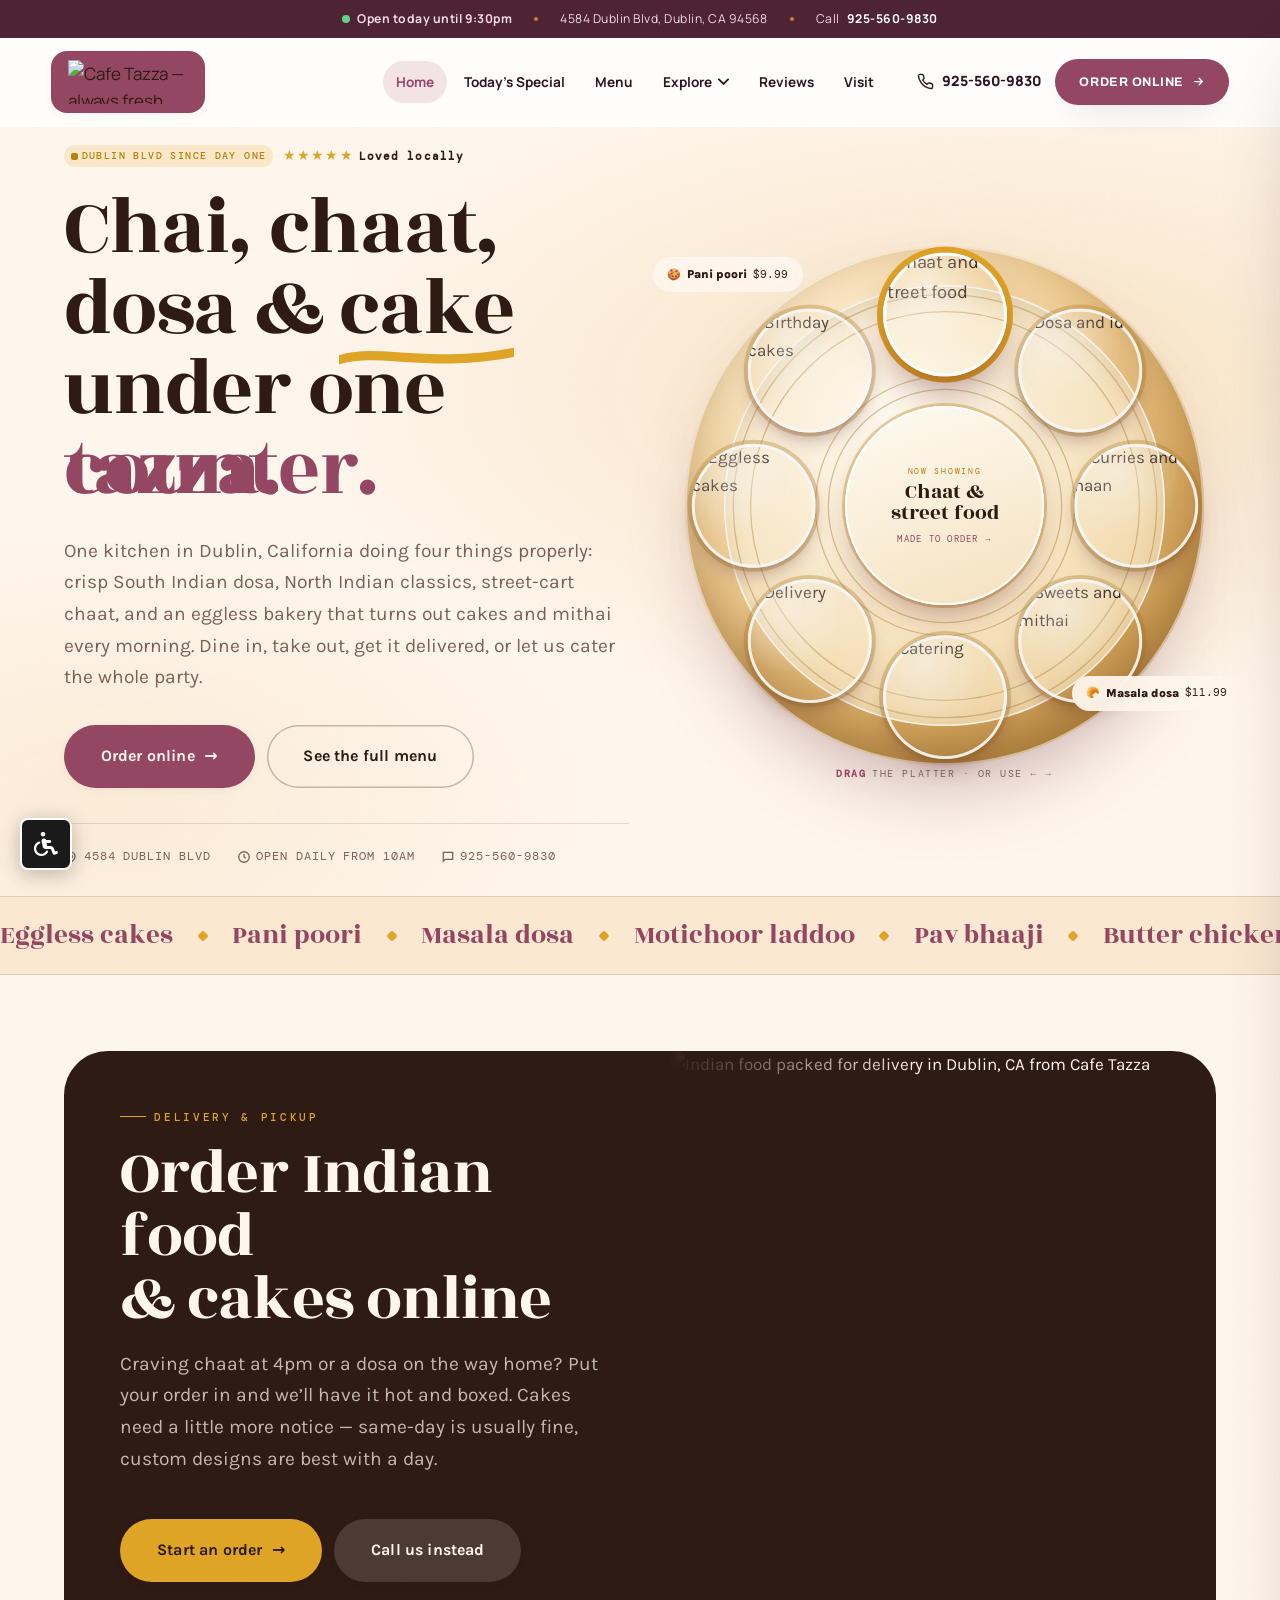
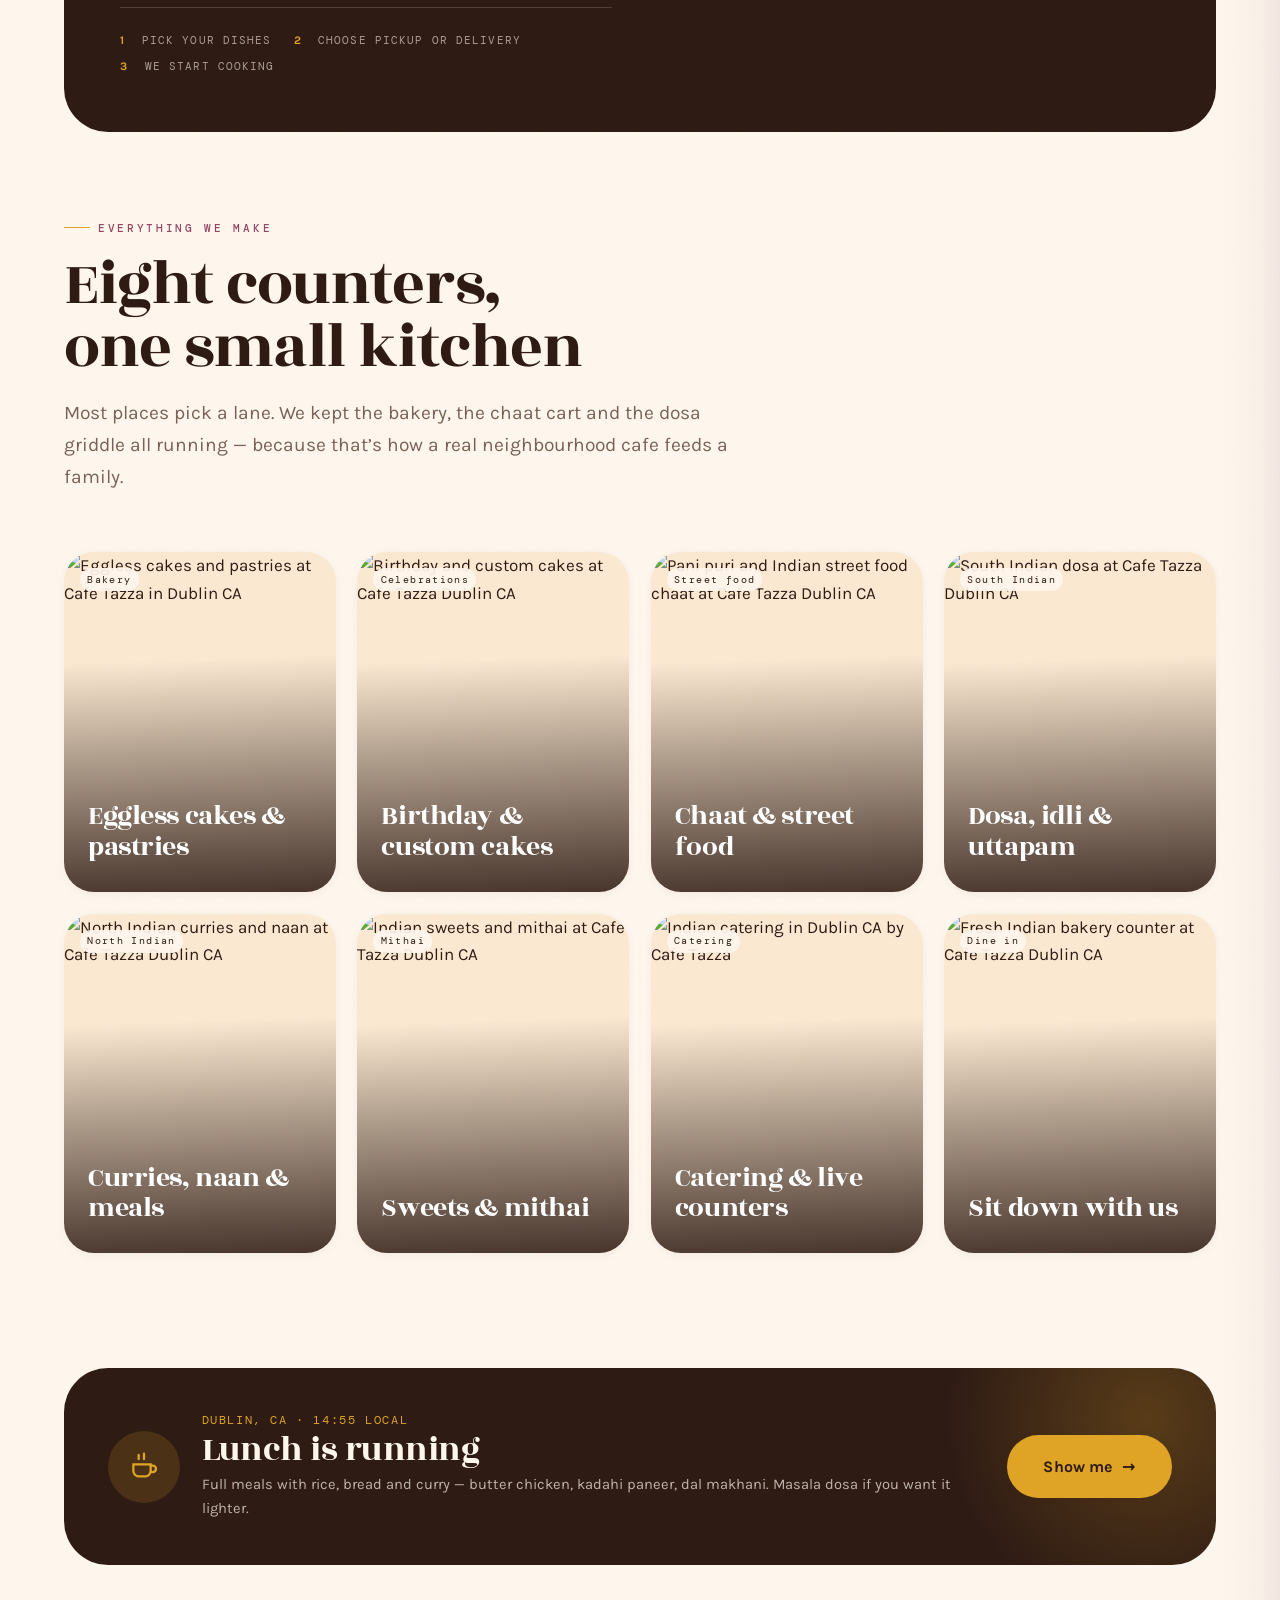
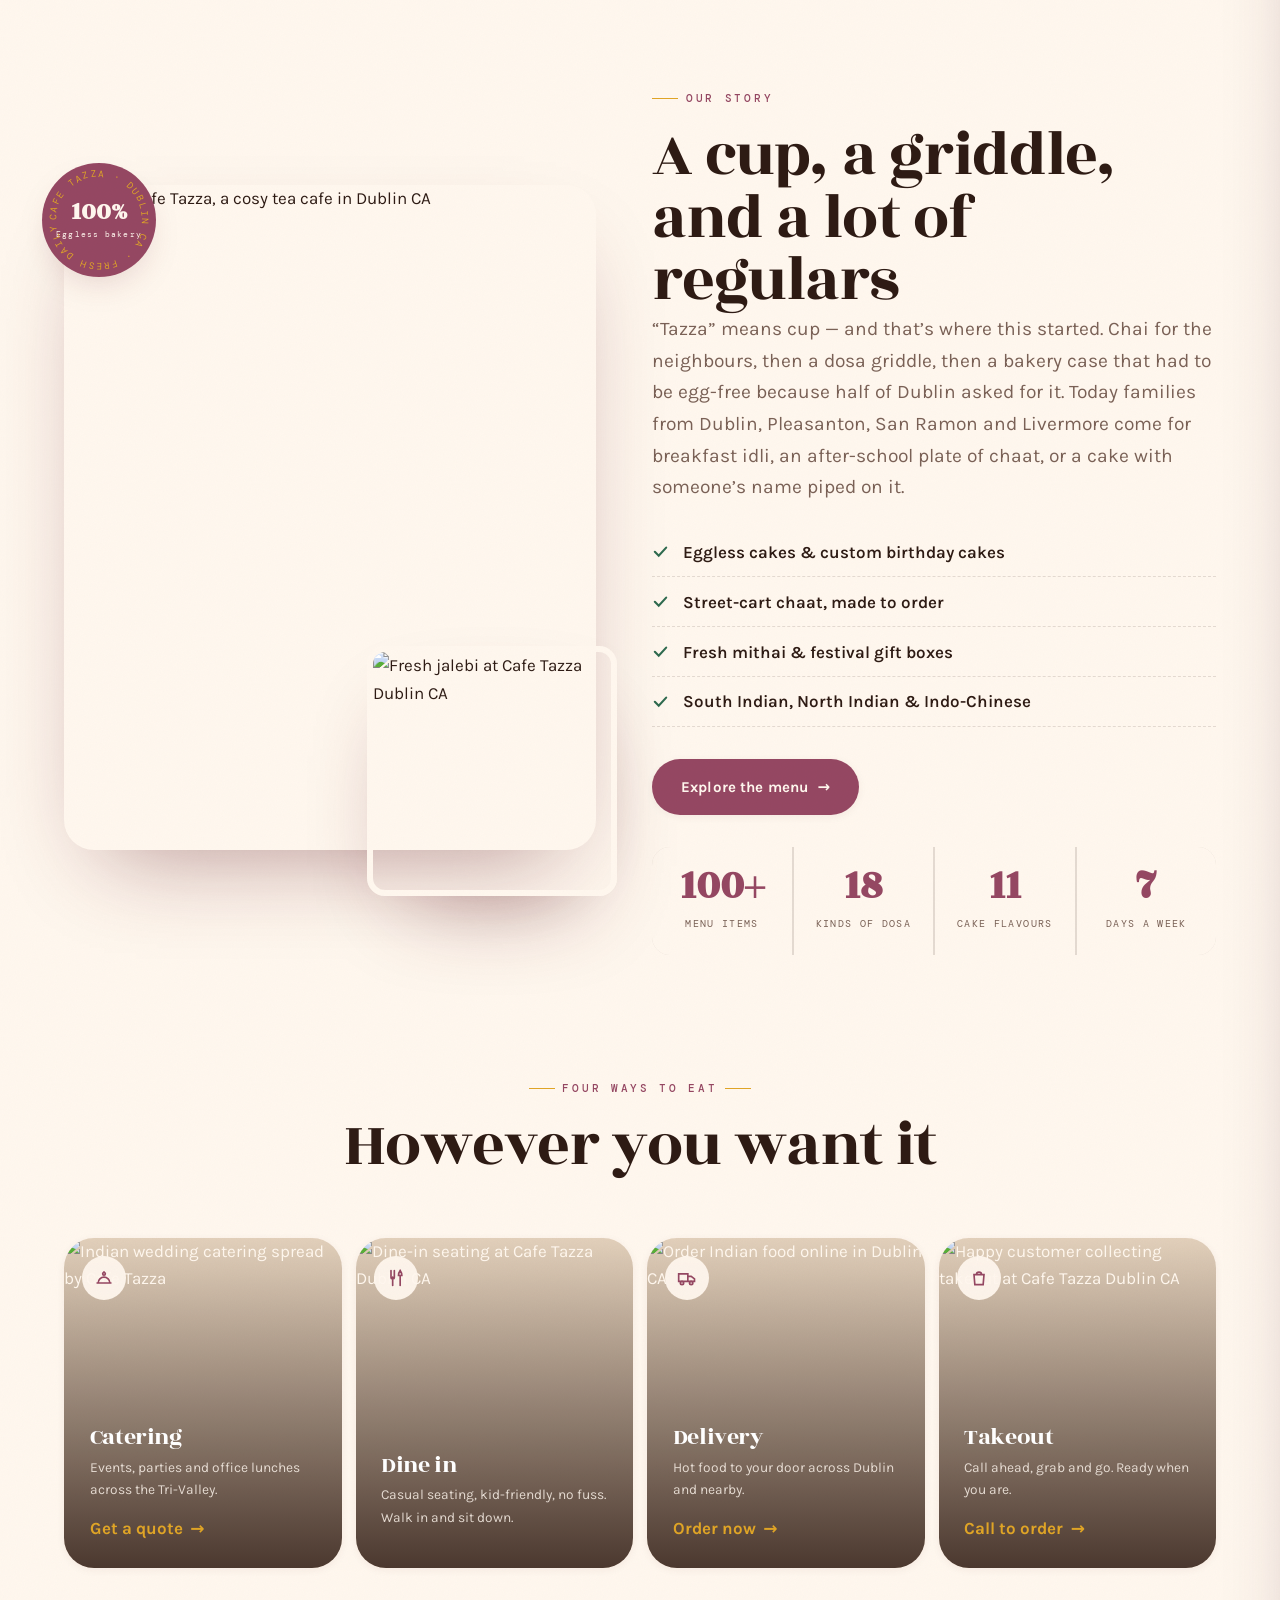
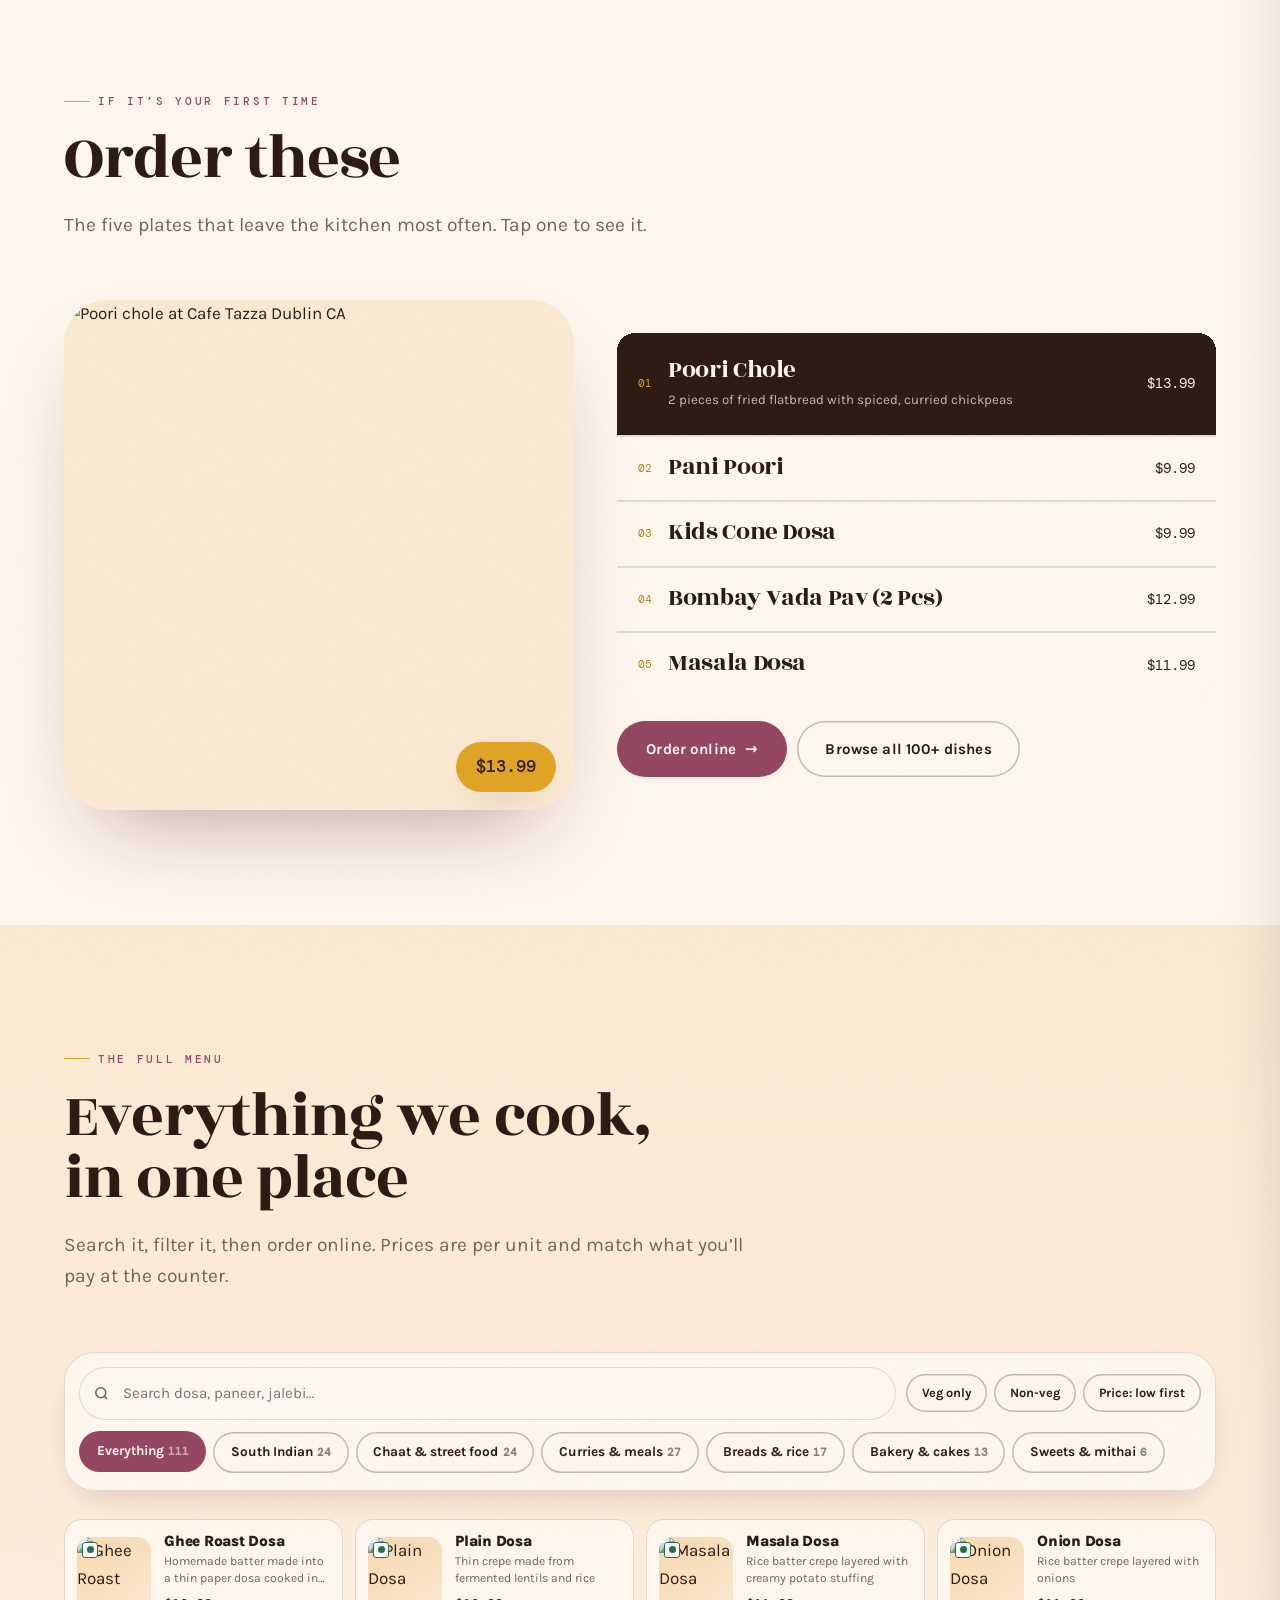
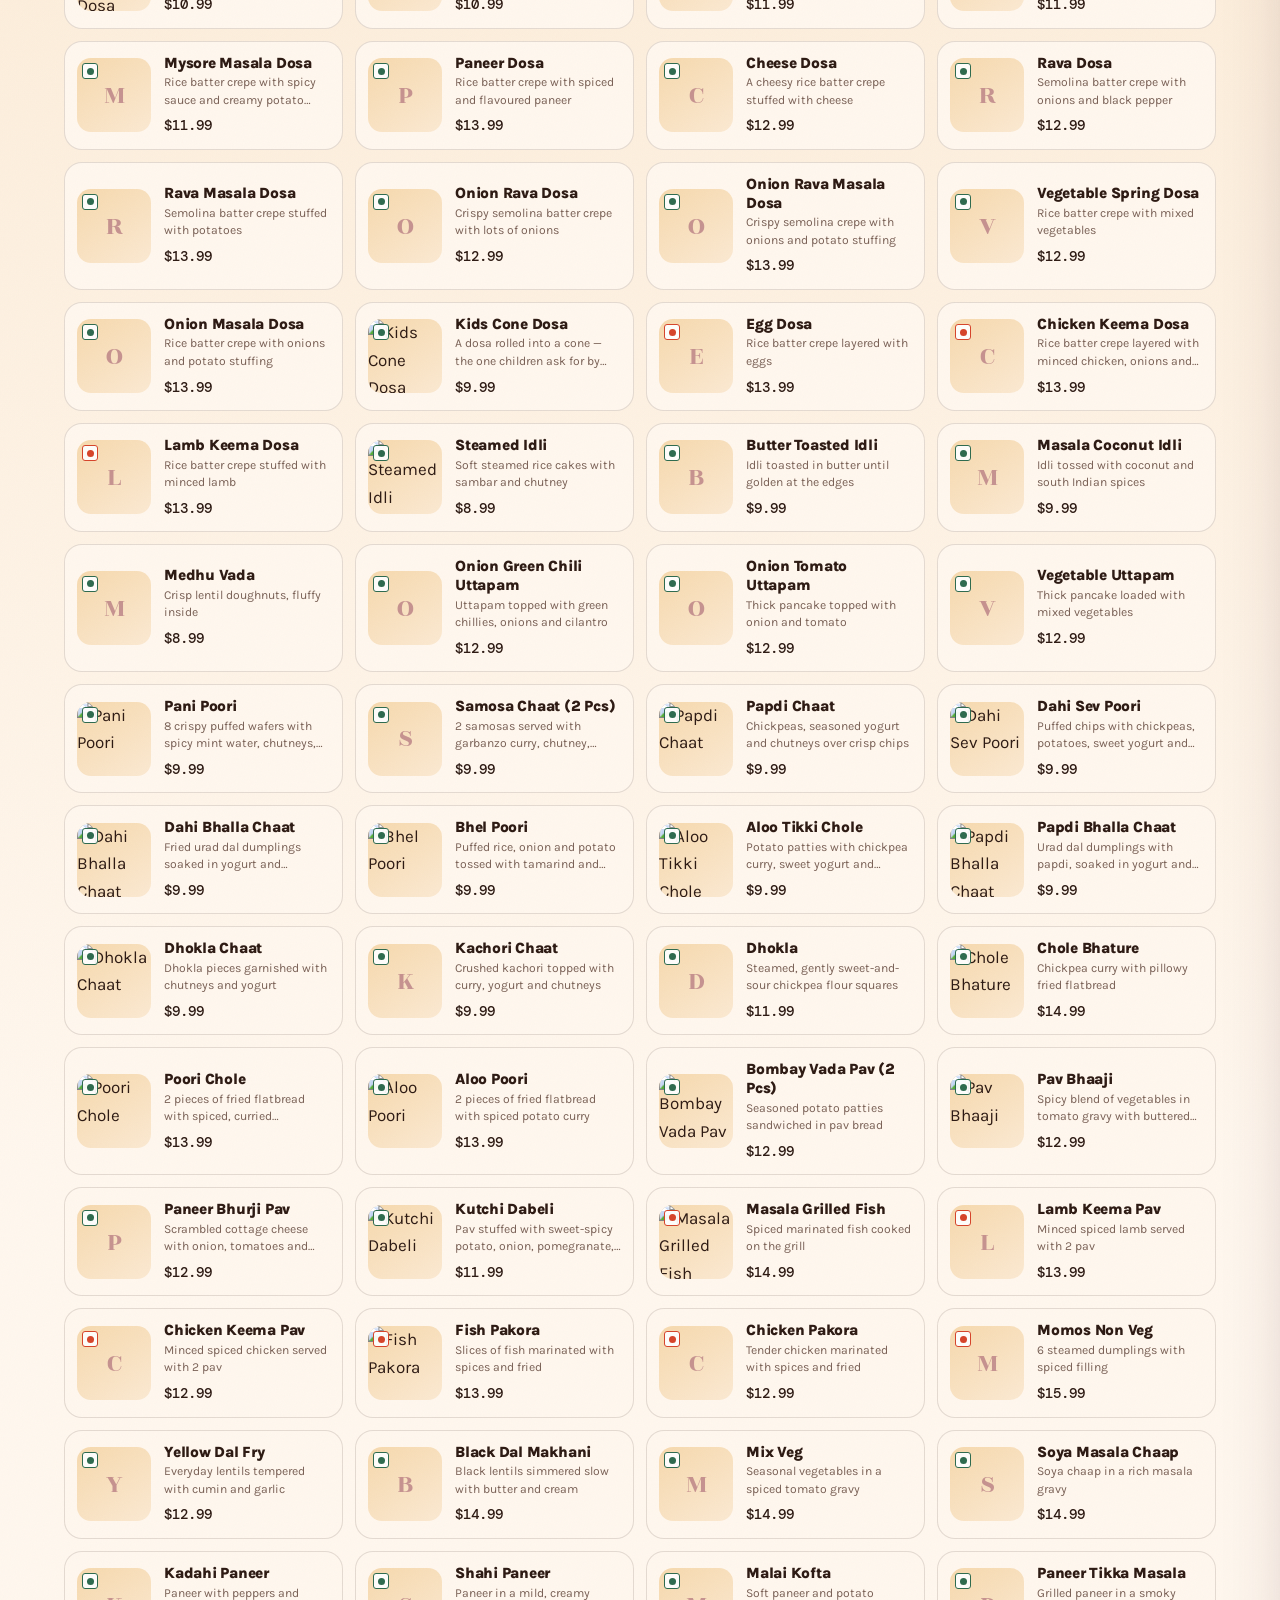
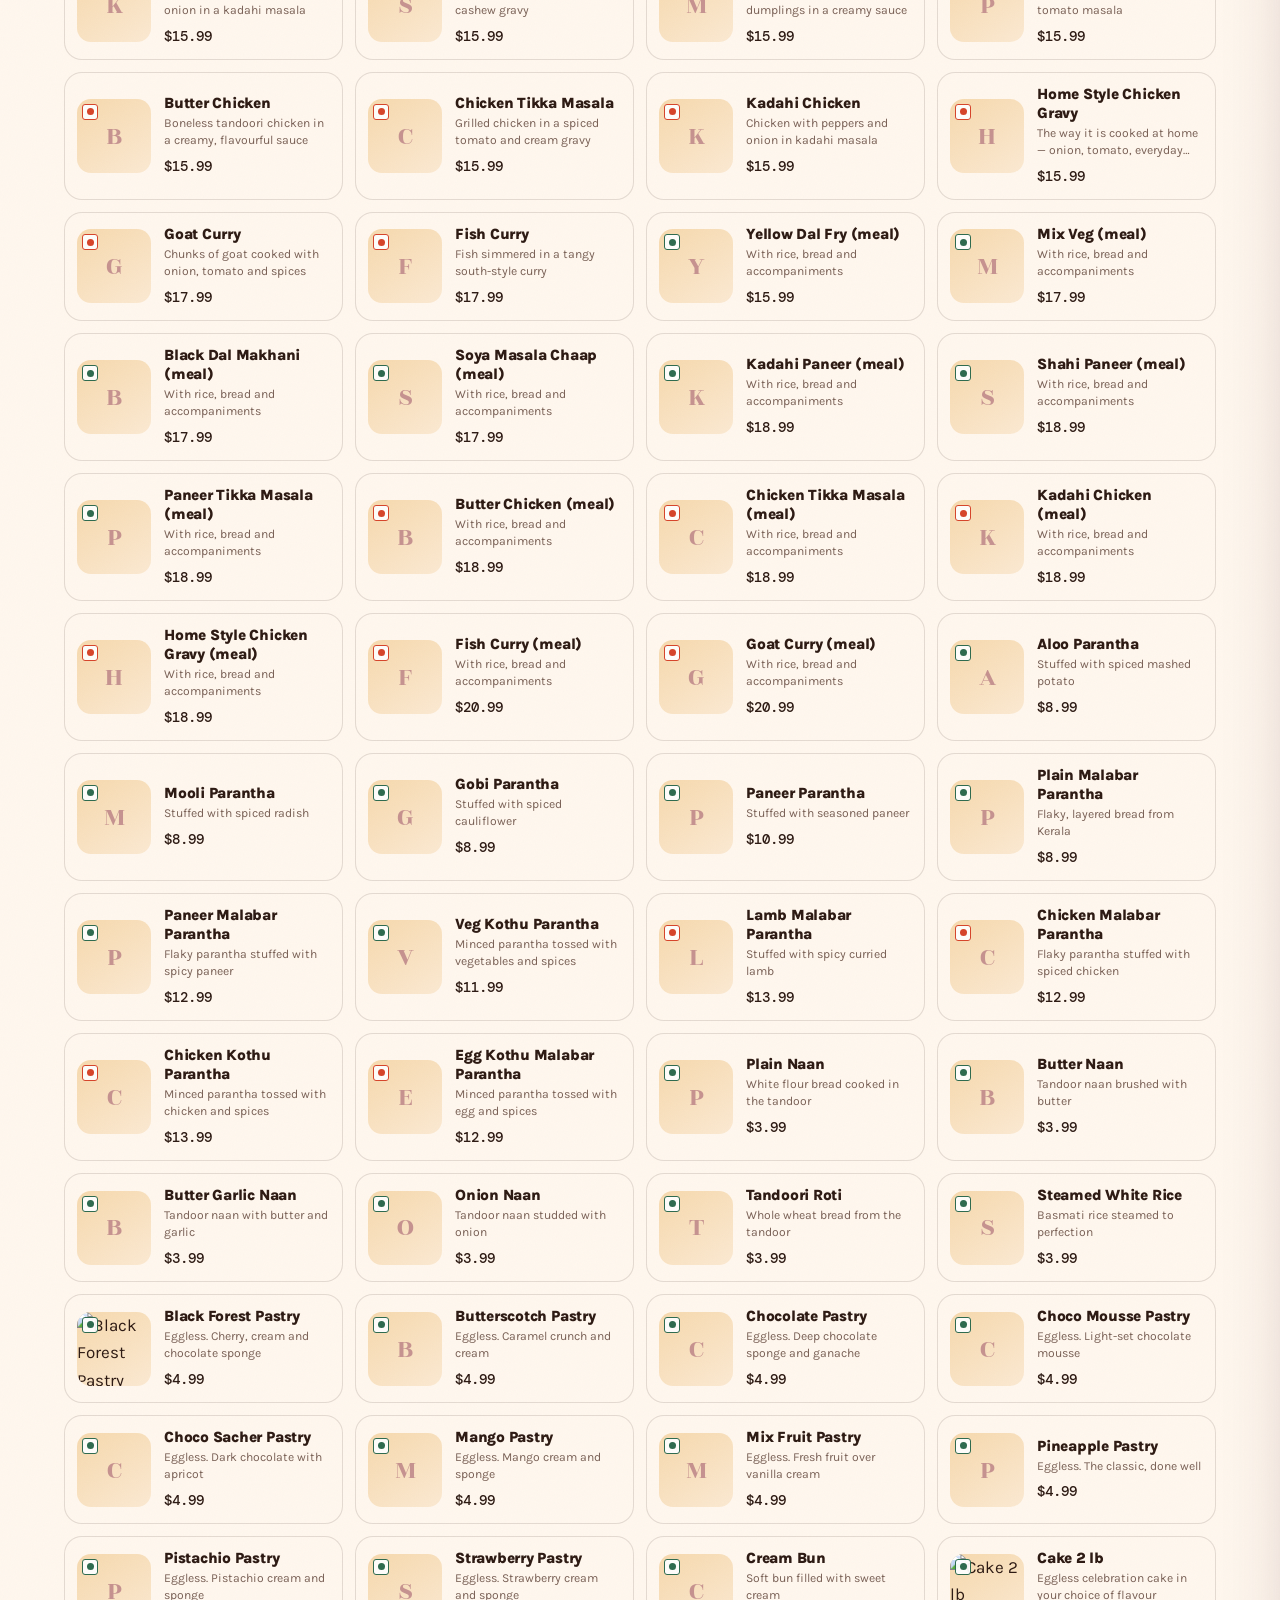
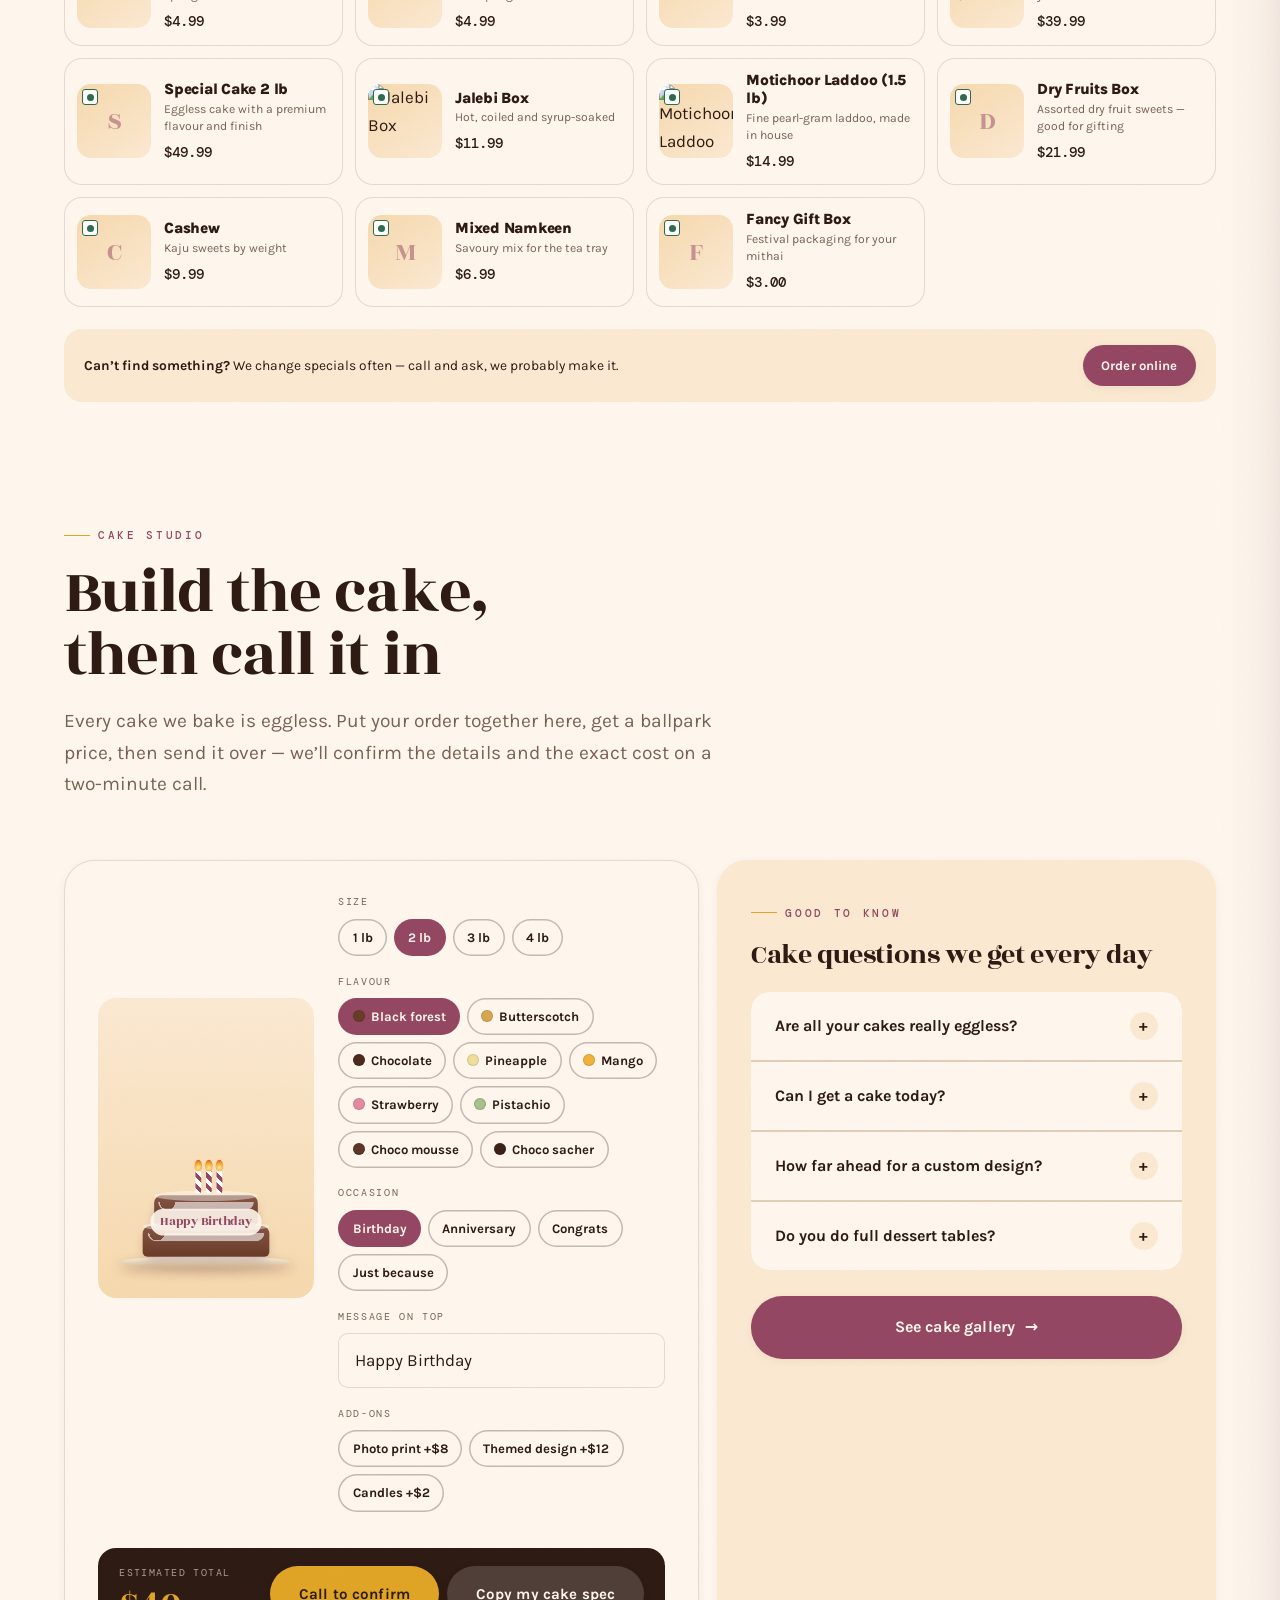
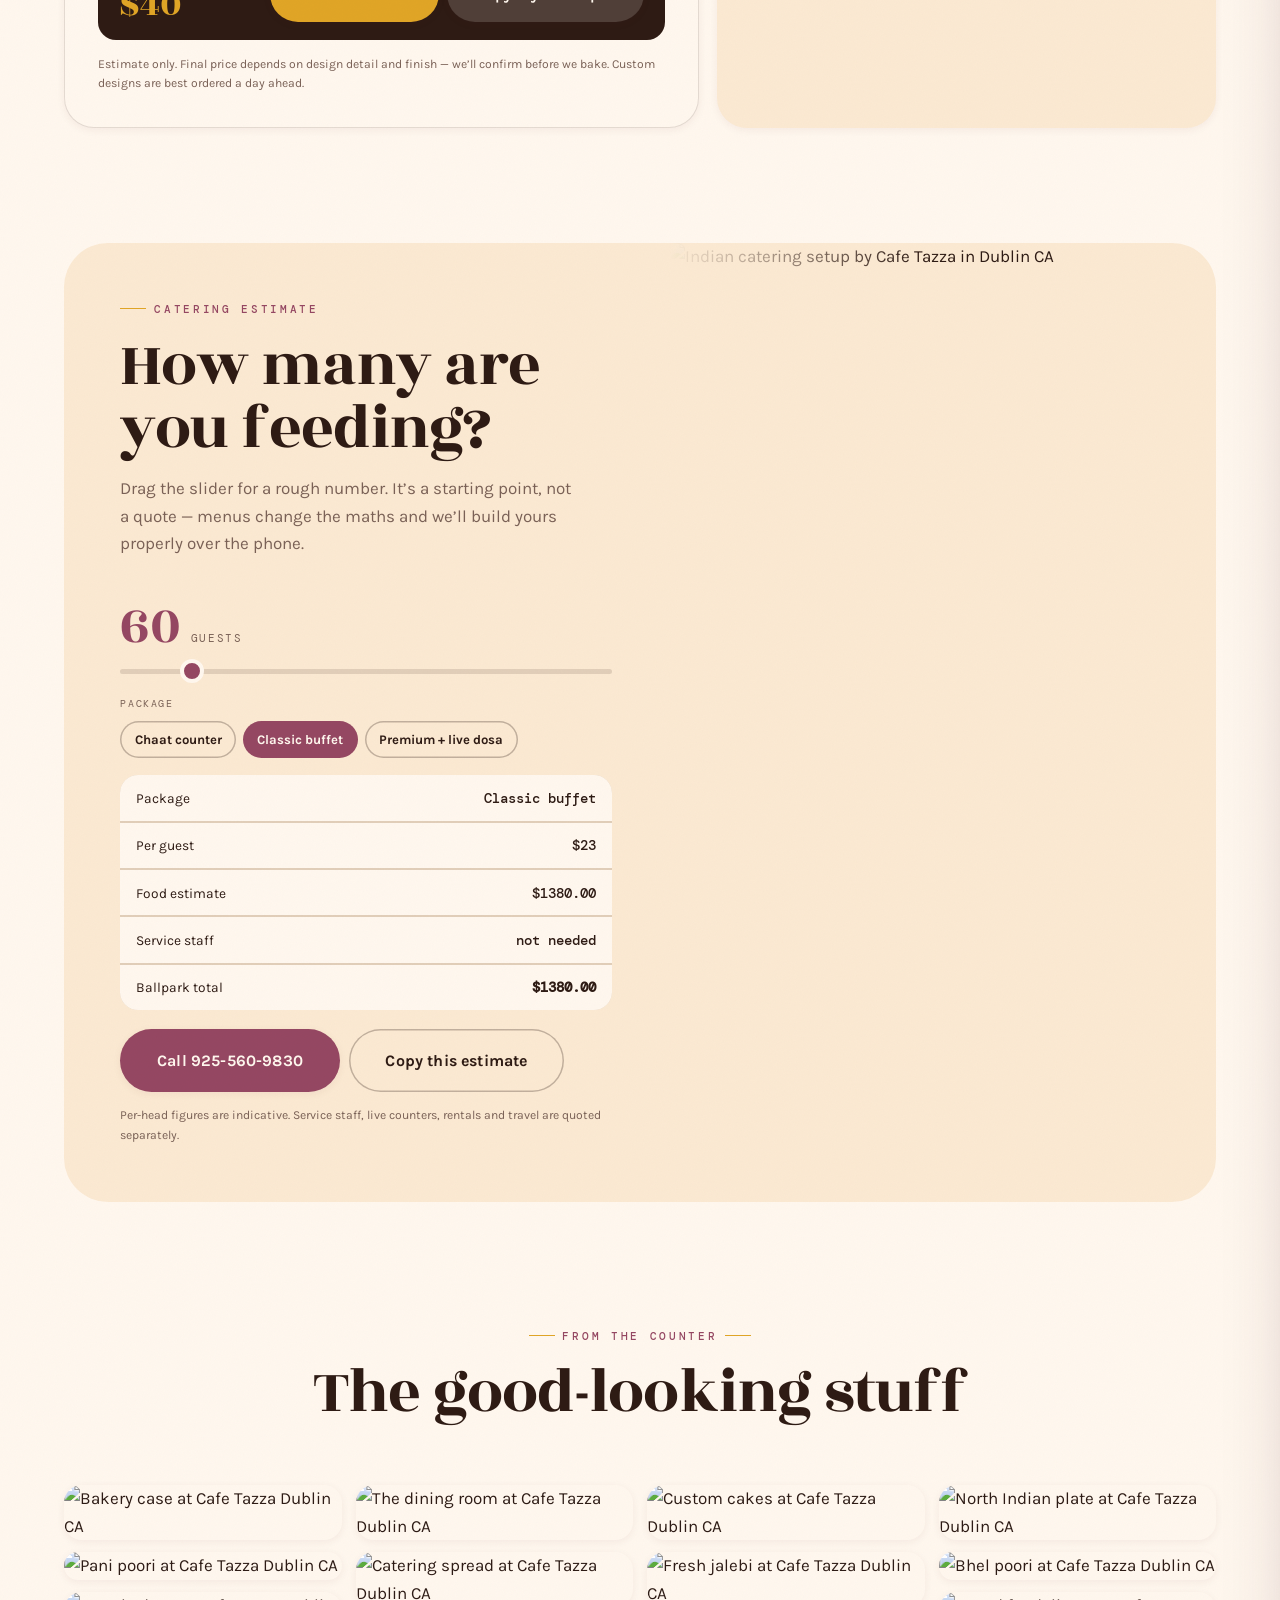
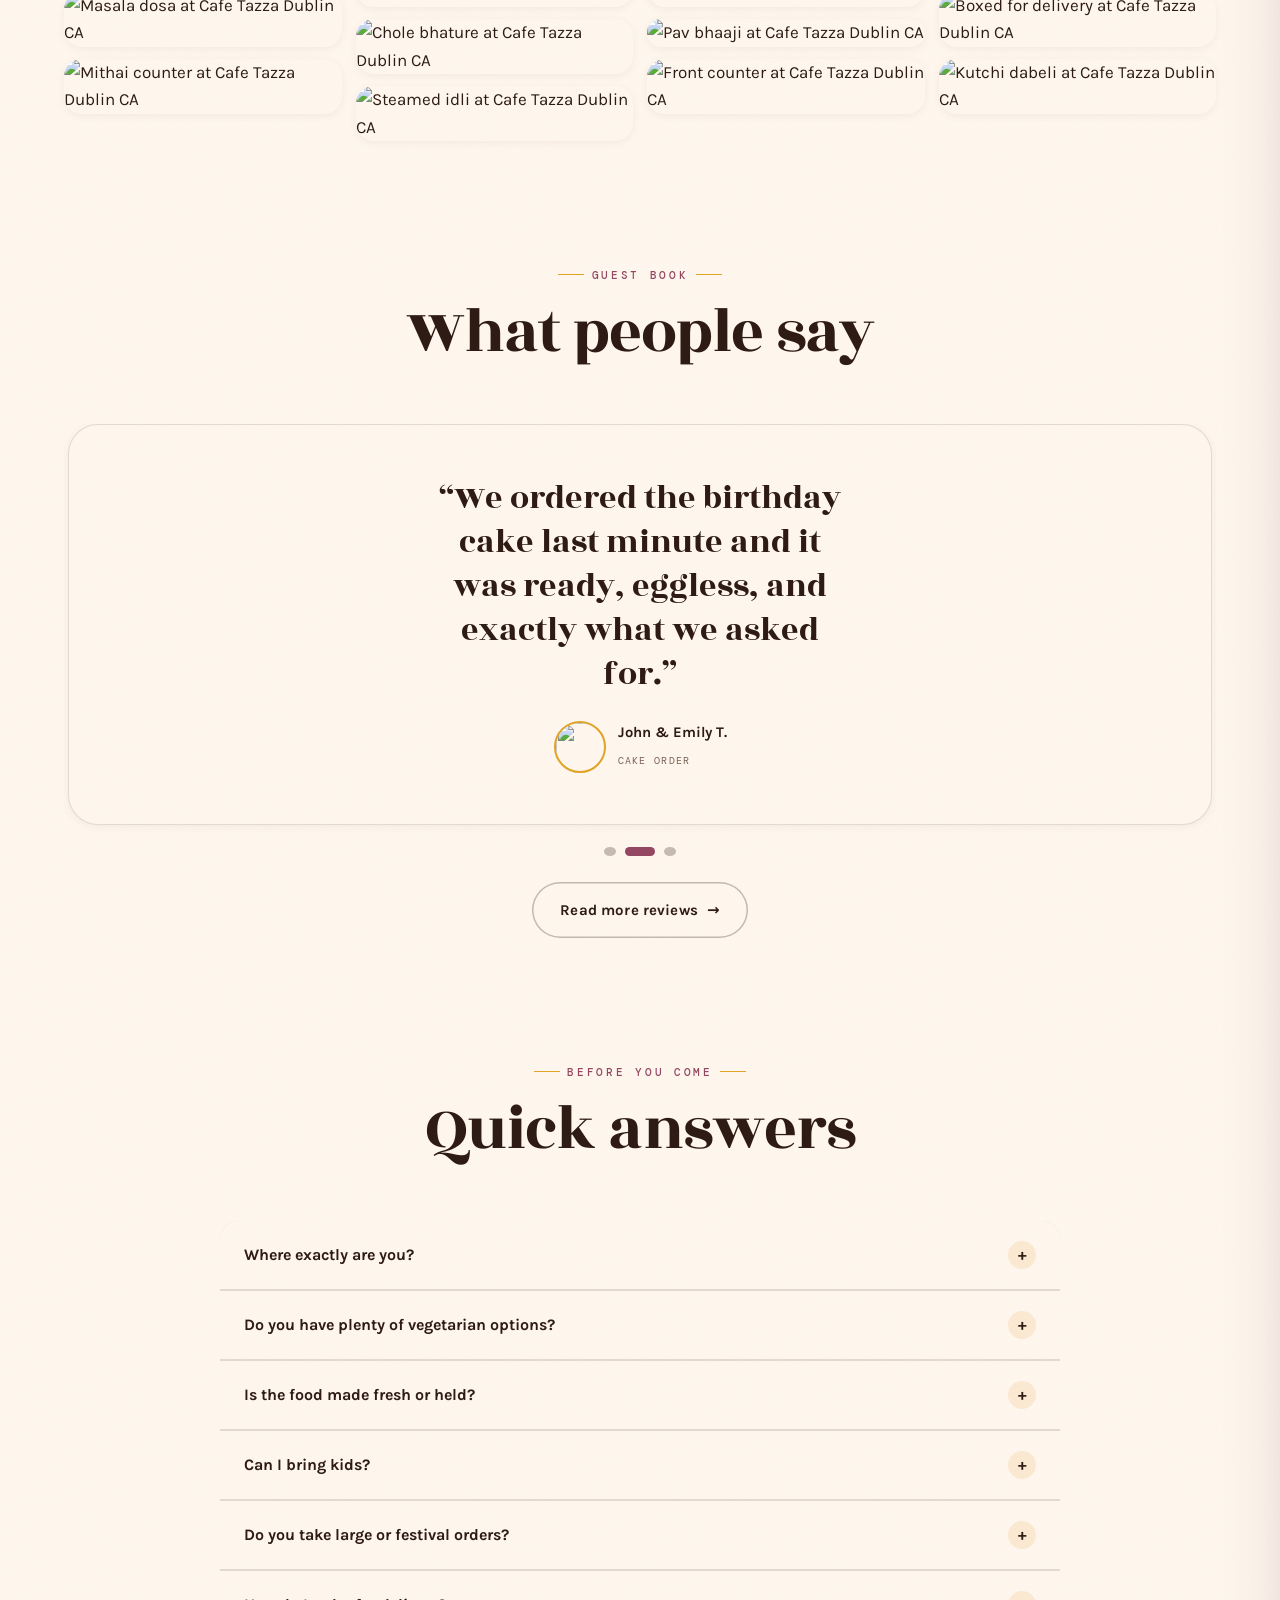
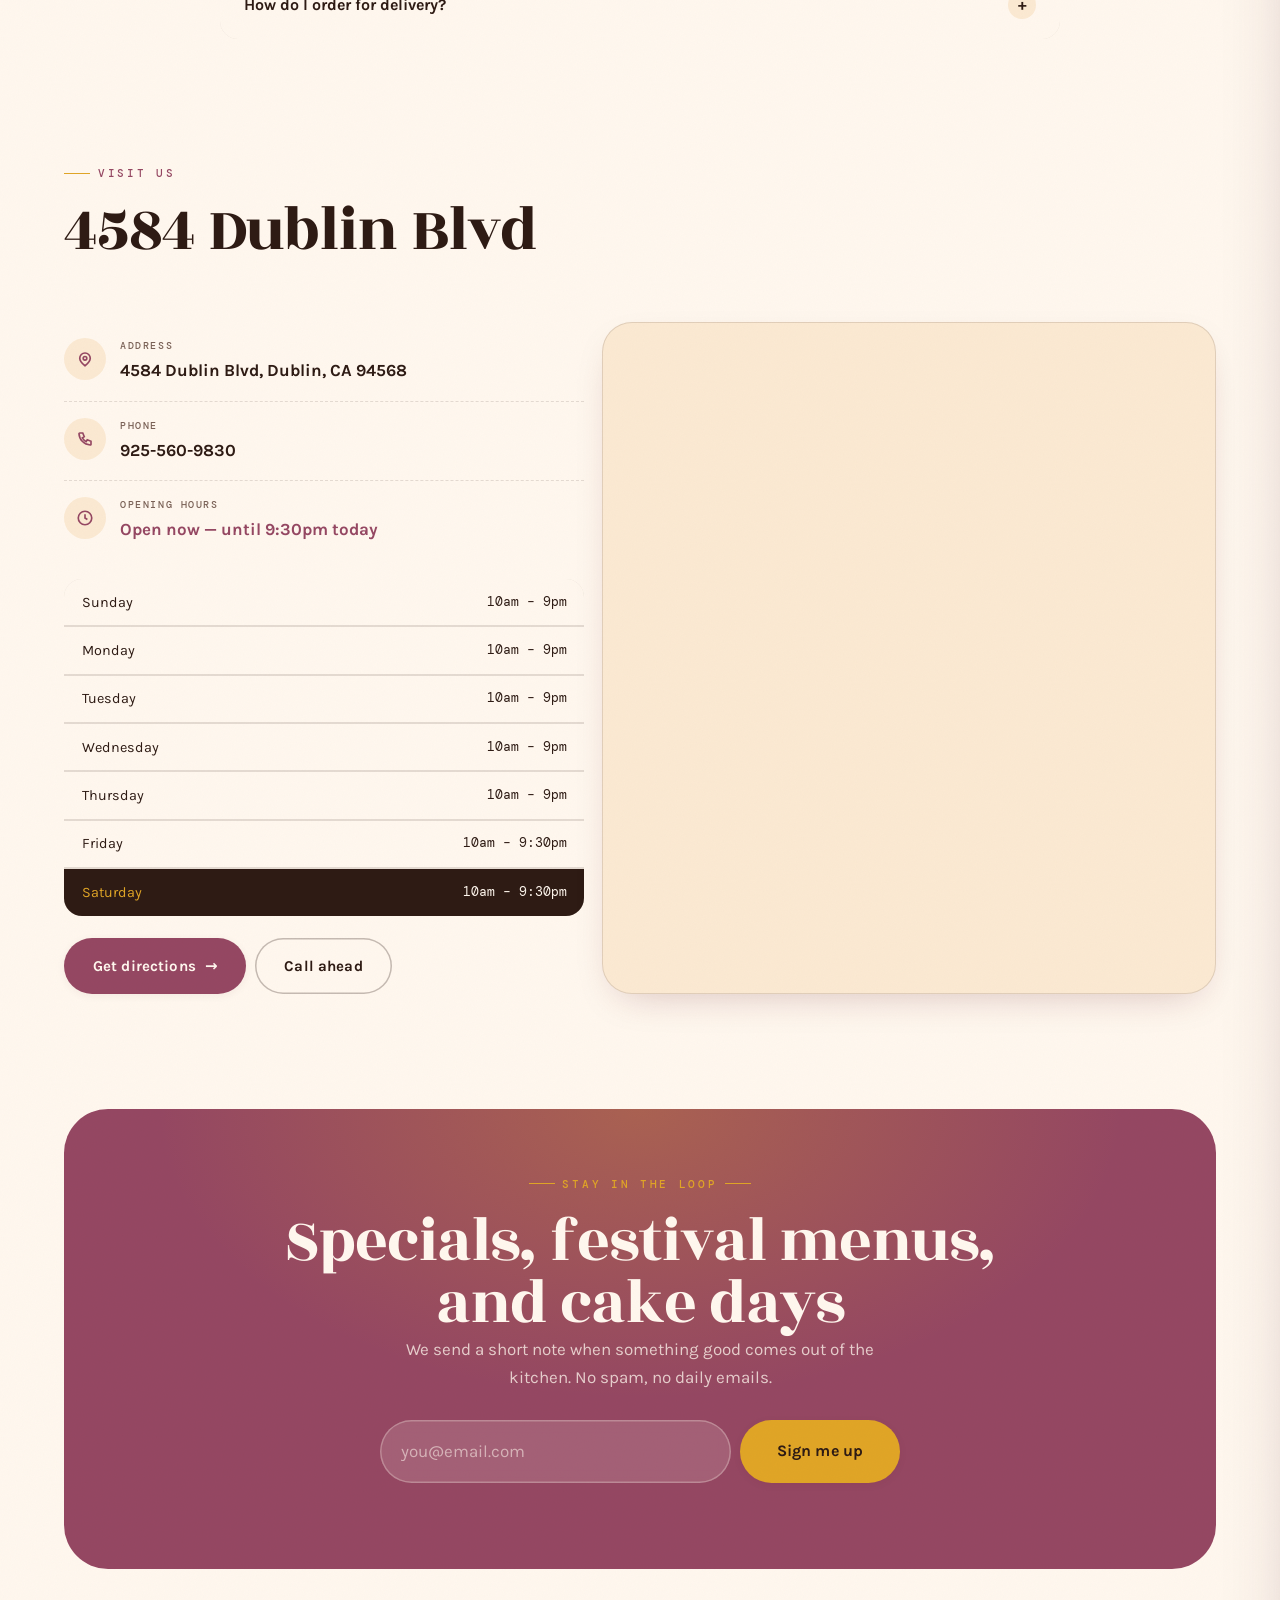
==== commit a2015574: "Remove Today's special CTA and the Dine in plan-a-visit link. Co-authored-by: Cursor <cursoragent@cu" ====
--- a/index.html
+++ b/index.html
@@ -381,12 +381,11 @@
         <h3>Catering</h3><p>Events, parties and office lunches across the Tri-Valley.</p>
         <span class="ul">Get a quote <span class="ar">&rarr;</span></span>
       </a>
-      <a class="way rv rv-d1" href="https://cafetazza.com/indian-restaurant-dublin-ca/">
+      <article class="way rv rv-d1">
         <img src="https://cafetazza.com/wp-content/uploads/2025/12/X1A6046-1-scaled.jpg" alt="Dine-in seating at Cafe Tazza Dublin CA" loading="lazy">
         <span class="way-i"><svg width="20" height="20" viewBox="0 0 24 24" fill="none" stroke="currentColor" stroke-width="2" stroke-linecap="round"><path d="M6 3v8a2 2 0 0 0 4 0V3M8 11v10M17 3c-1.5 2-2 4-2 6h4c0-2-.5-4-2-6zM17 9v12"/></svg></span>
         <h3>Dine in</h3><p>Casual seating, kid-friendly, no fuss. Walk in and sit down.</p>
-        <span class="ul">Plan a visit <span class="ar">&rarr;</span></span>
-      </a>
+      </article>
       <a class="way rv rv-d2" href="https://order.boons.io/site/cafe-tazza/115/y" target="_blank" rel="noopener">
         <img src="https://cafetazza.com/wp-content/uploads/2026/06/indian-food-delivery-dublin.jpg" alt="Order Indian food online in Dublin CA" loading="lazy">
         <span class="way-i"><svg width="20" height="20" viewBox="0 0 24 24" fill="none" stroke="currentColor" stroke-width="2"><path d="M2 7h11v9H2zM13 10h4l4 3v3h-8z"/><circle cx="6" cy="18" r="2"/><circle cx="17" cy="18" r="2"/></svg></span>
@@ -465,7 +464,6 @@
       <span><strong>Can&rsquo;t find something?</strong> We change specials often &mdash; call and ask, we probably make it.</span>
       <span class="row-actions">
         <a class="btn btn-sm" href="https://order.boons.io/site/cafe-tazza/115/y" target="_blank" rel="noopener">Order online</a>
-        <a class="btn btn-sm btn-ghost" href="https://cafetazza.com/todays-special/">Today&rsquo;s special</a>
       </span>
     </div>
   </div>
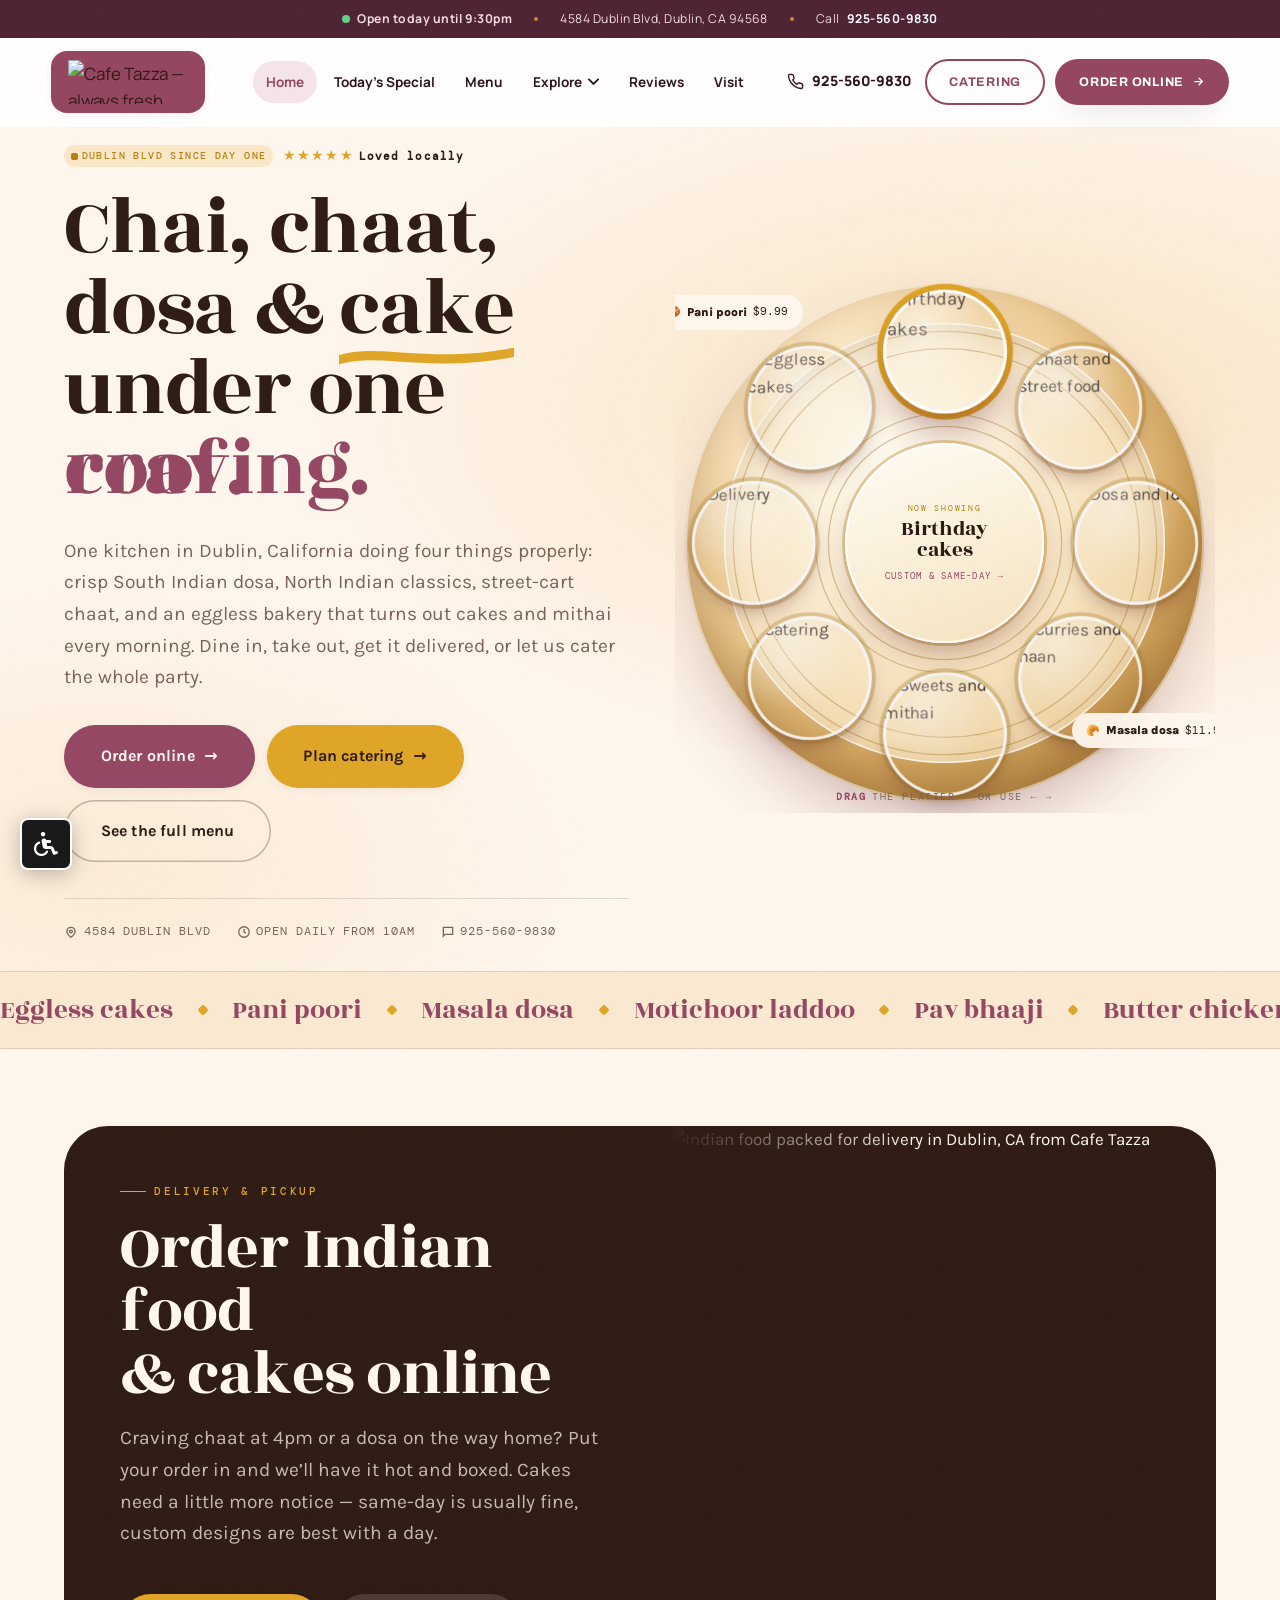
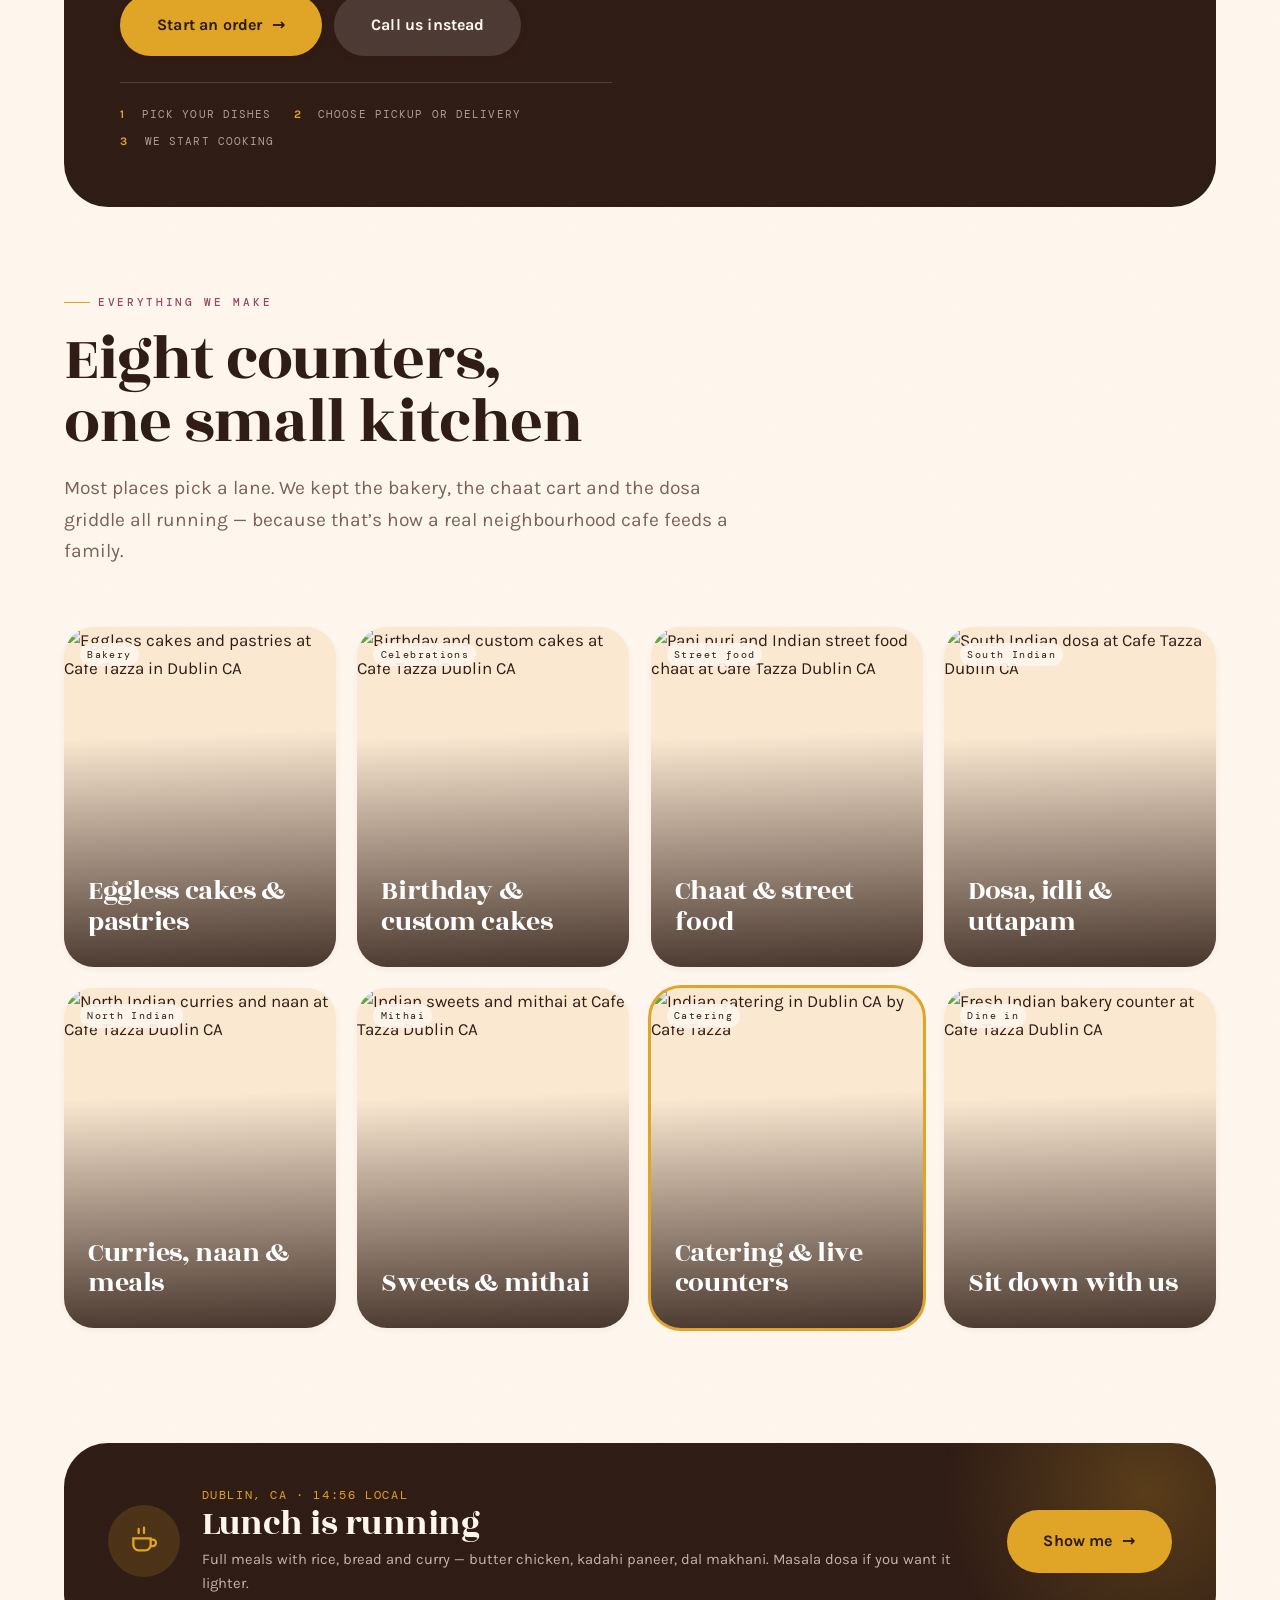
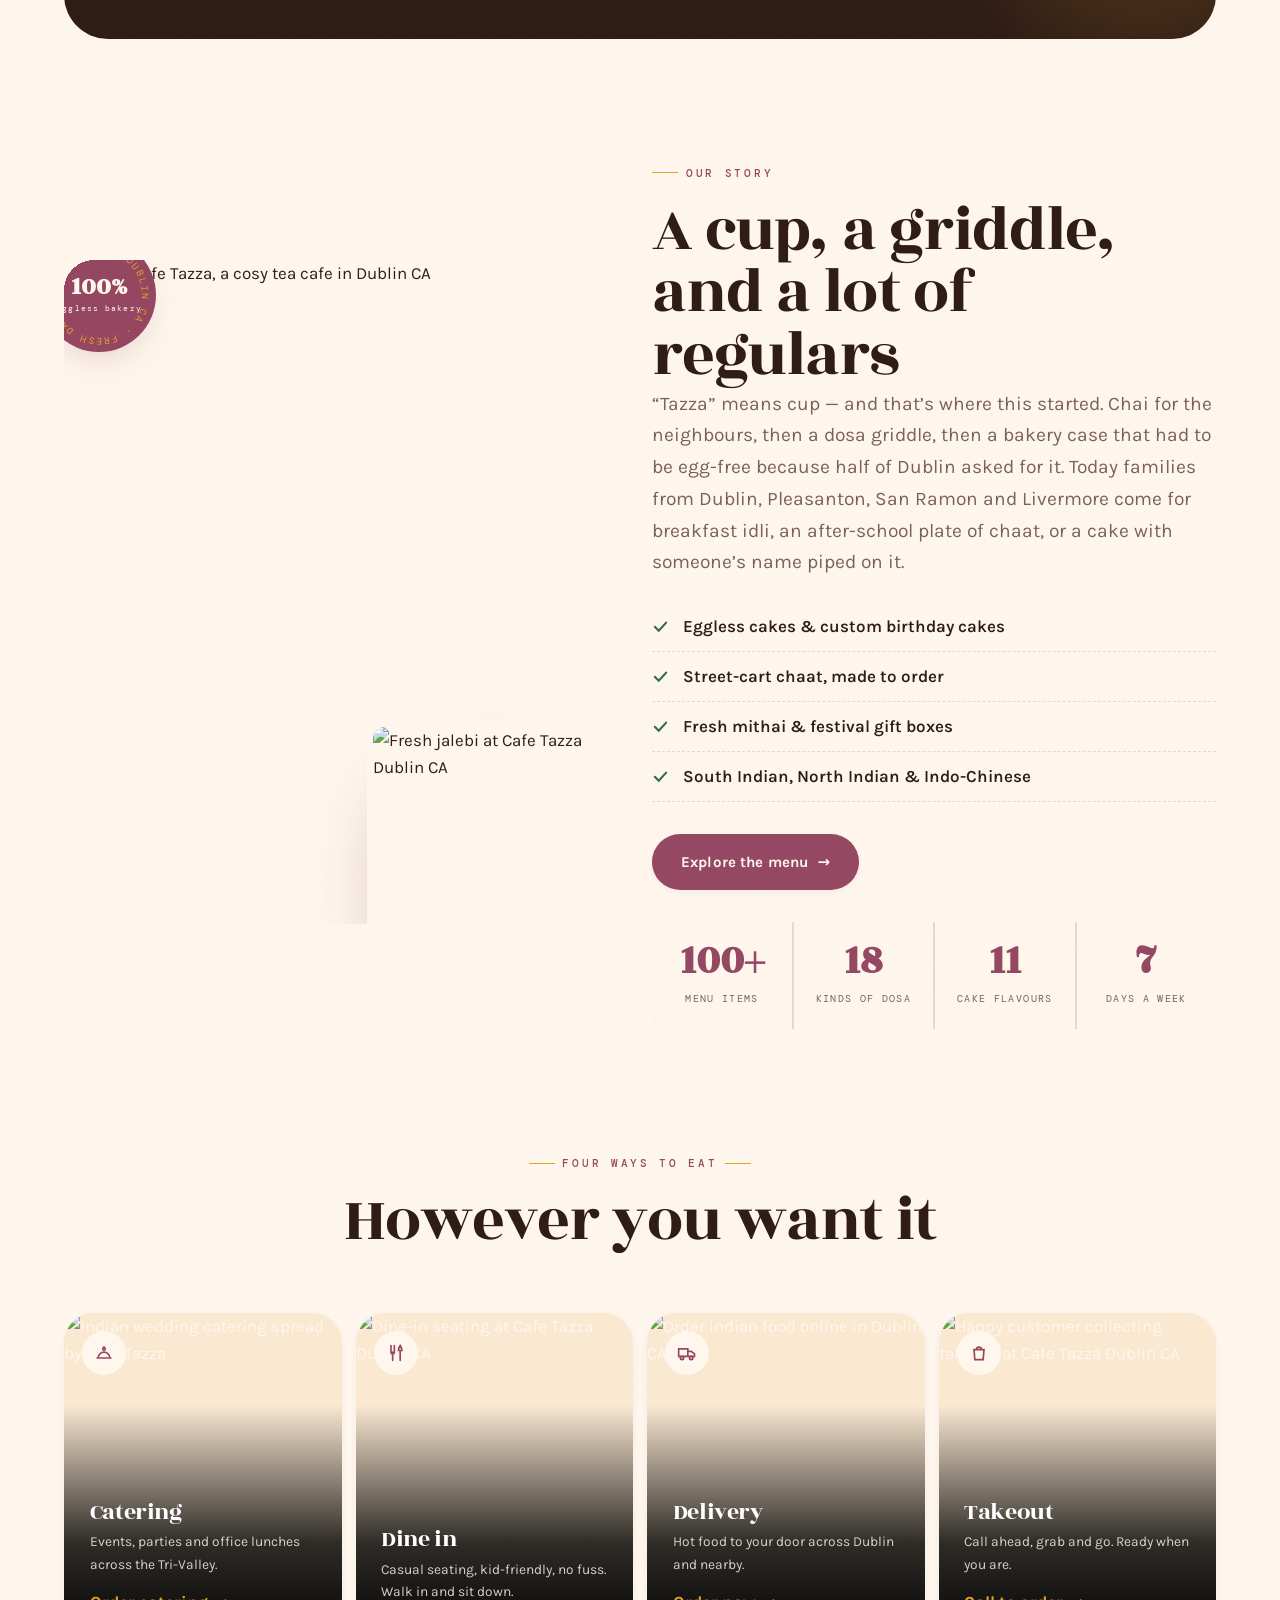
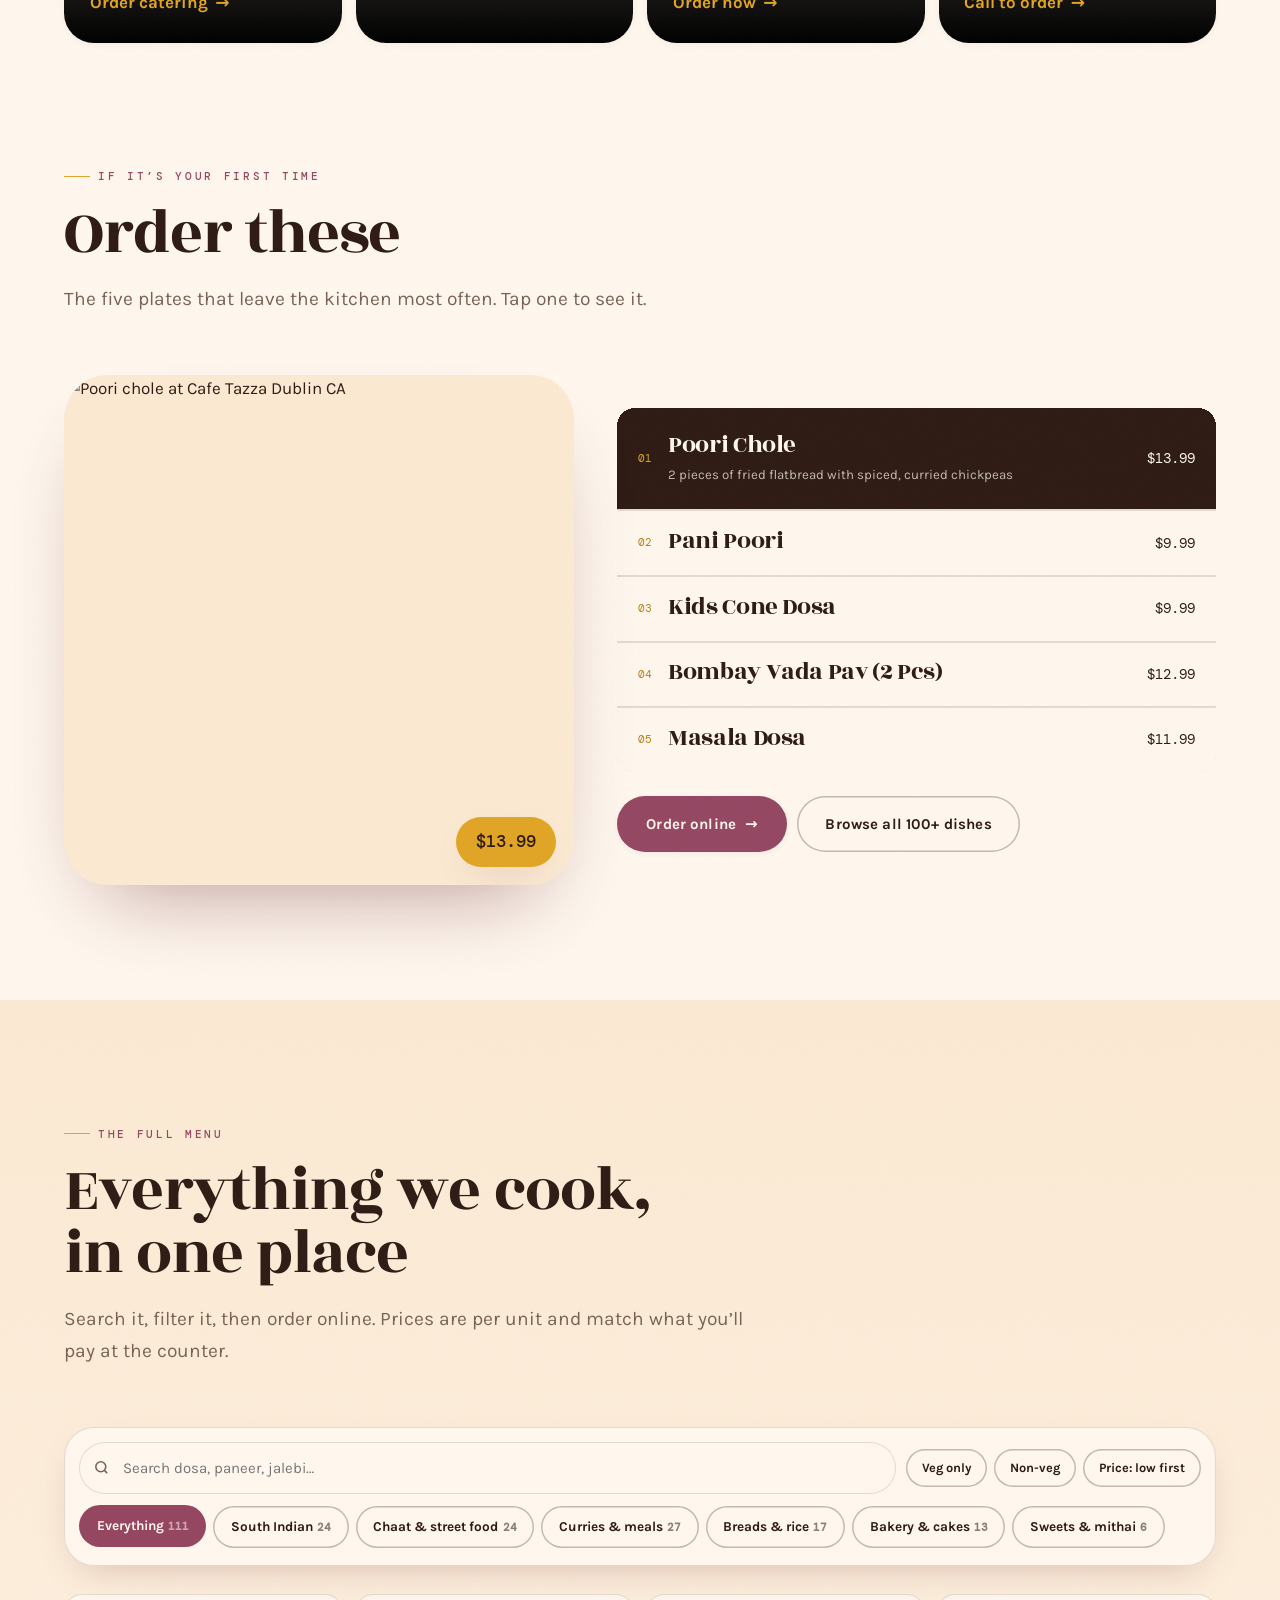
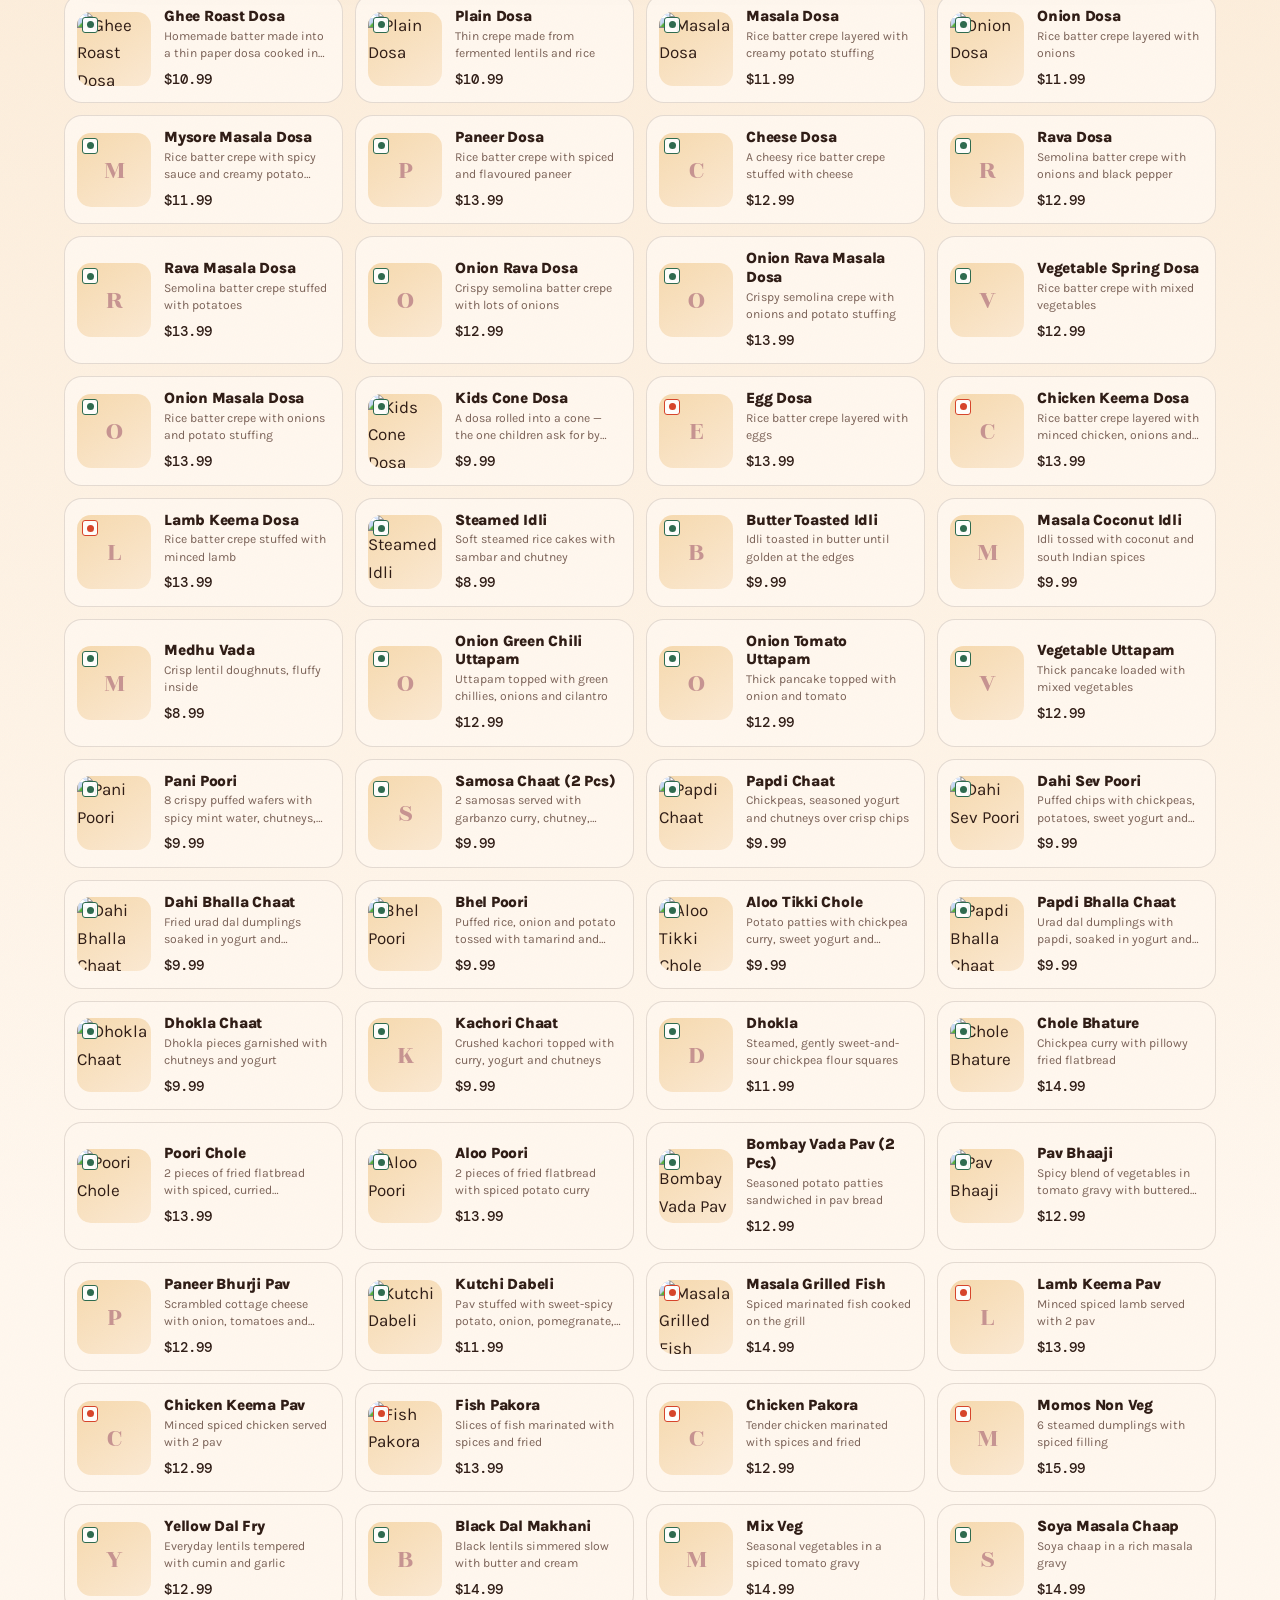
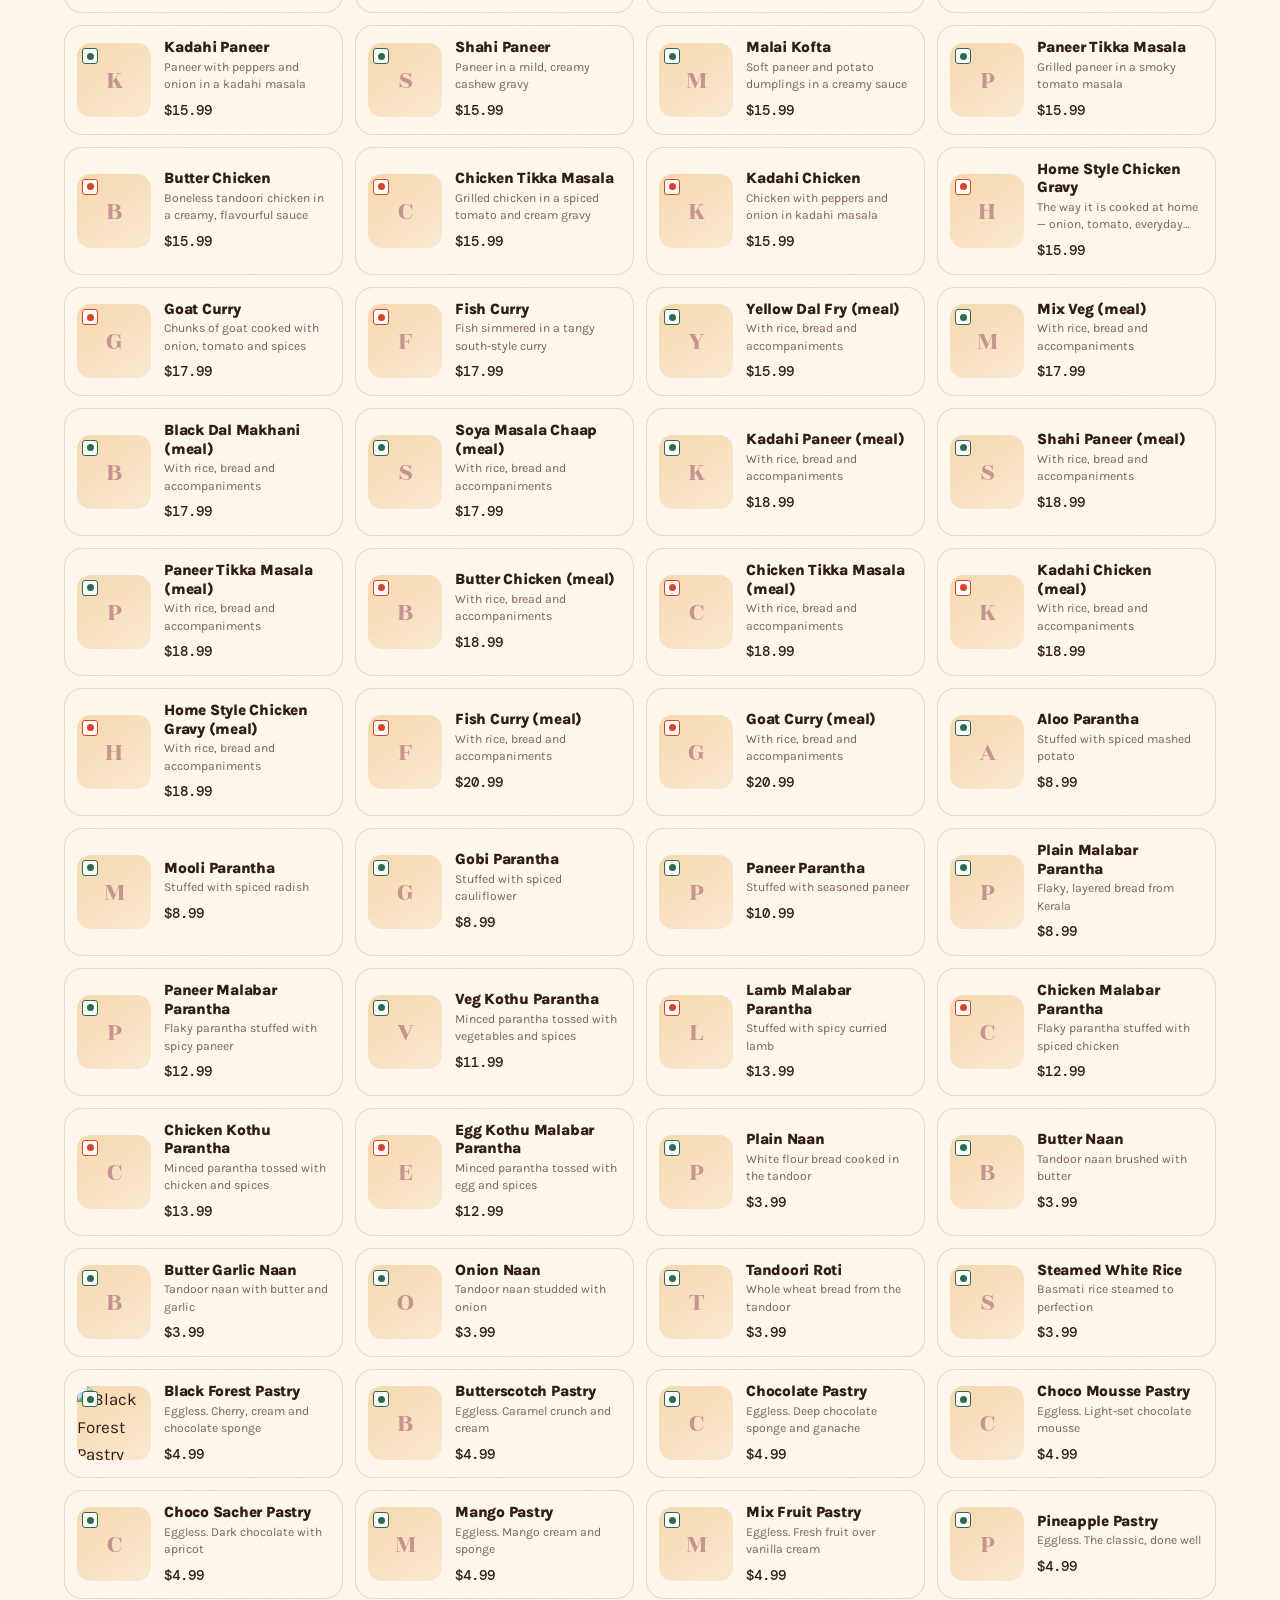
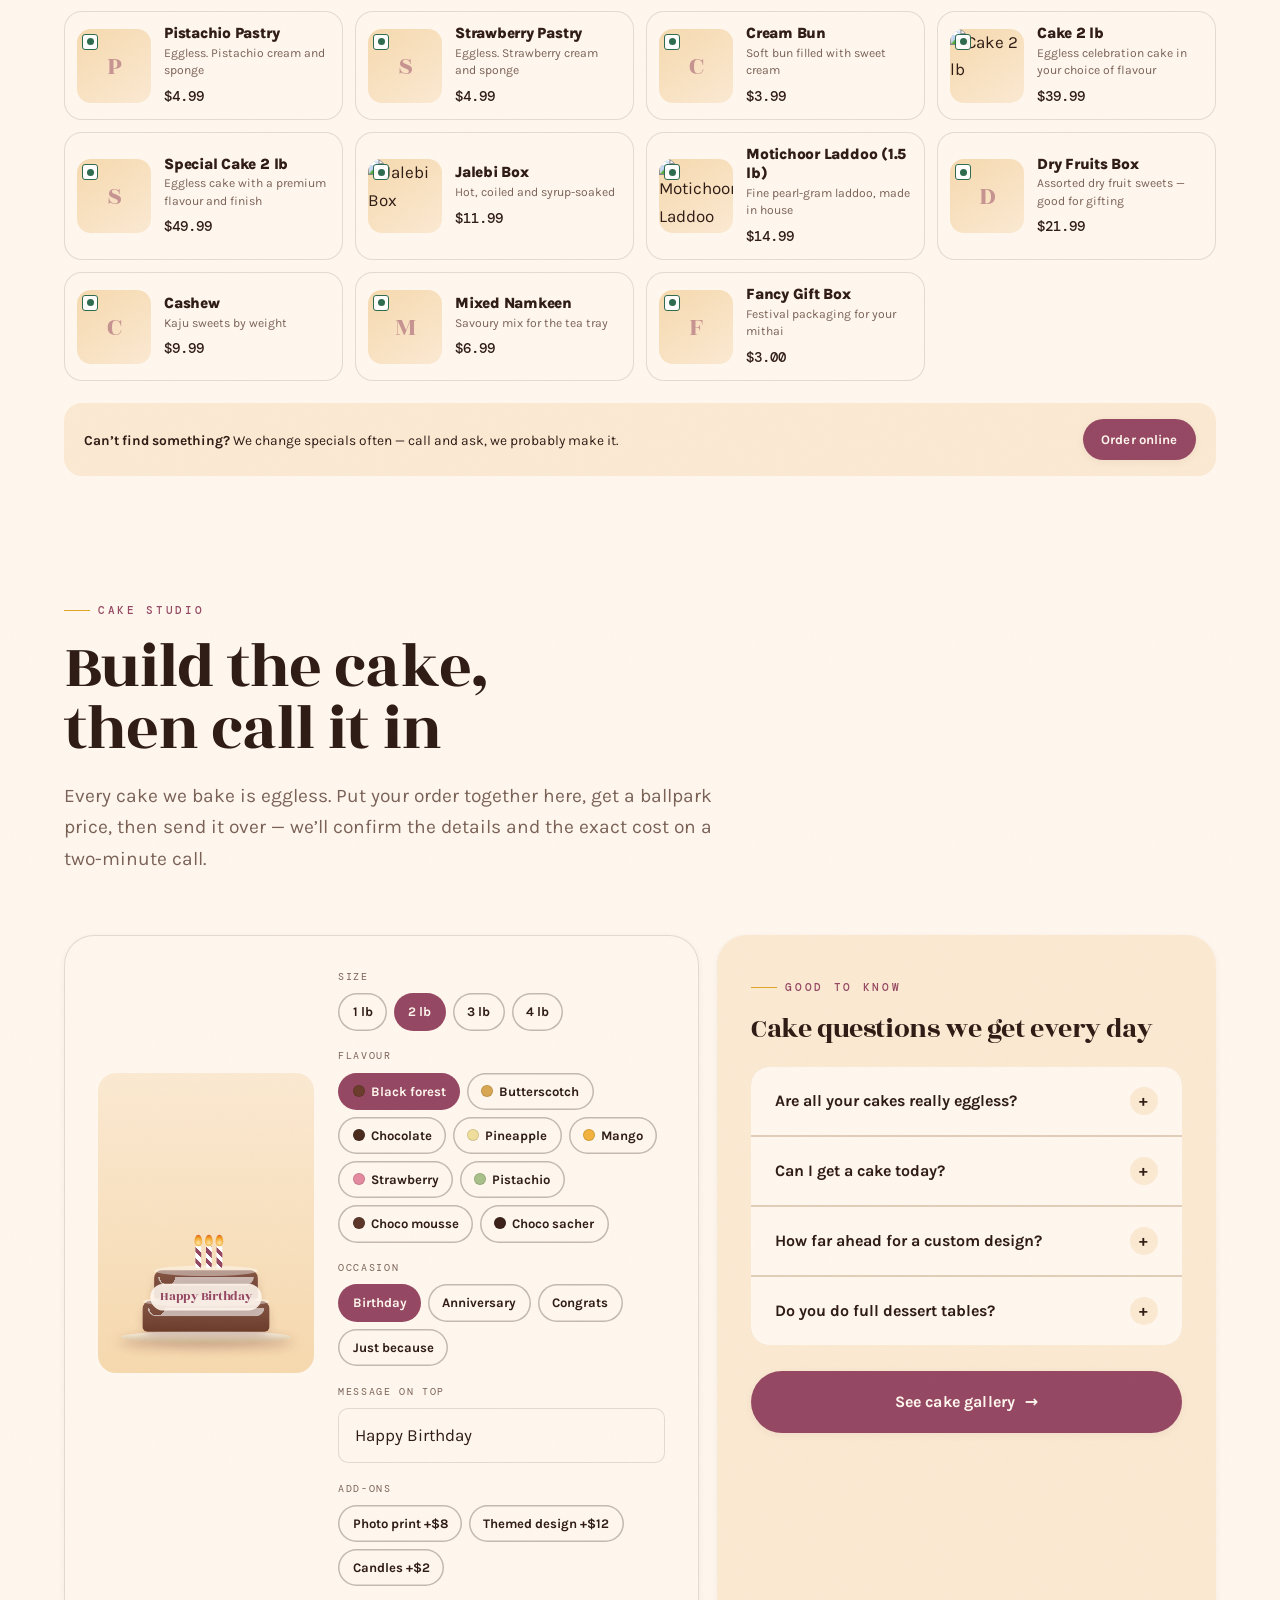
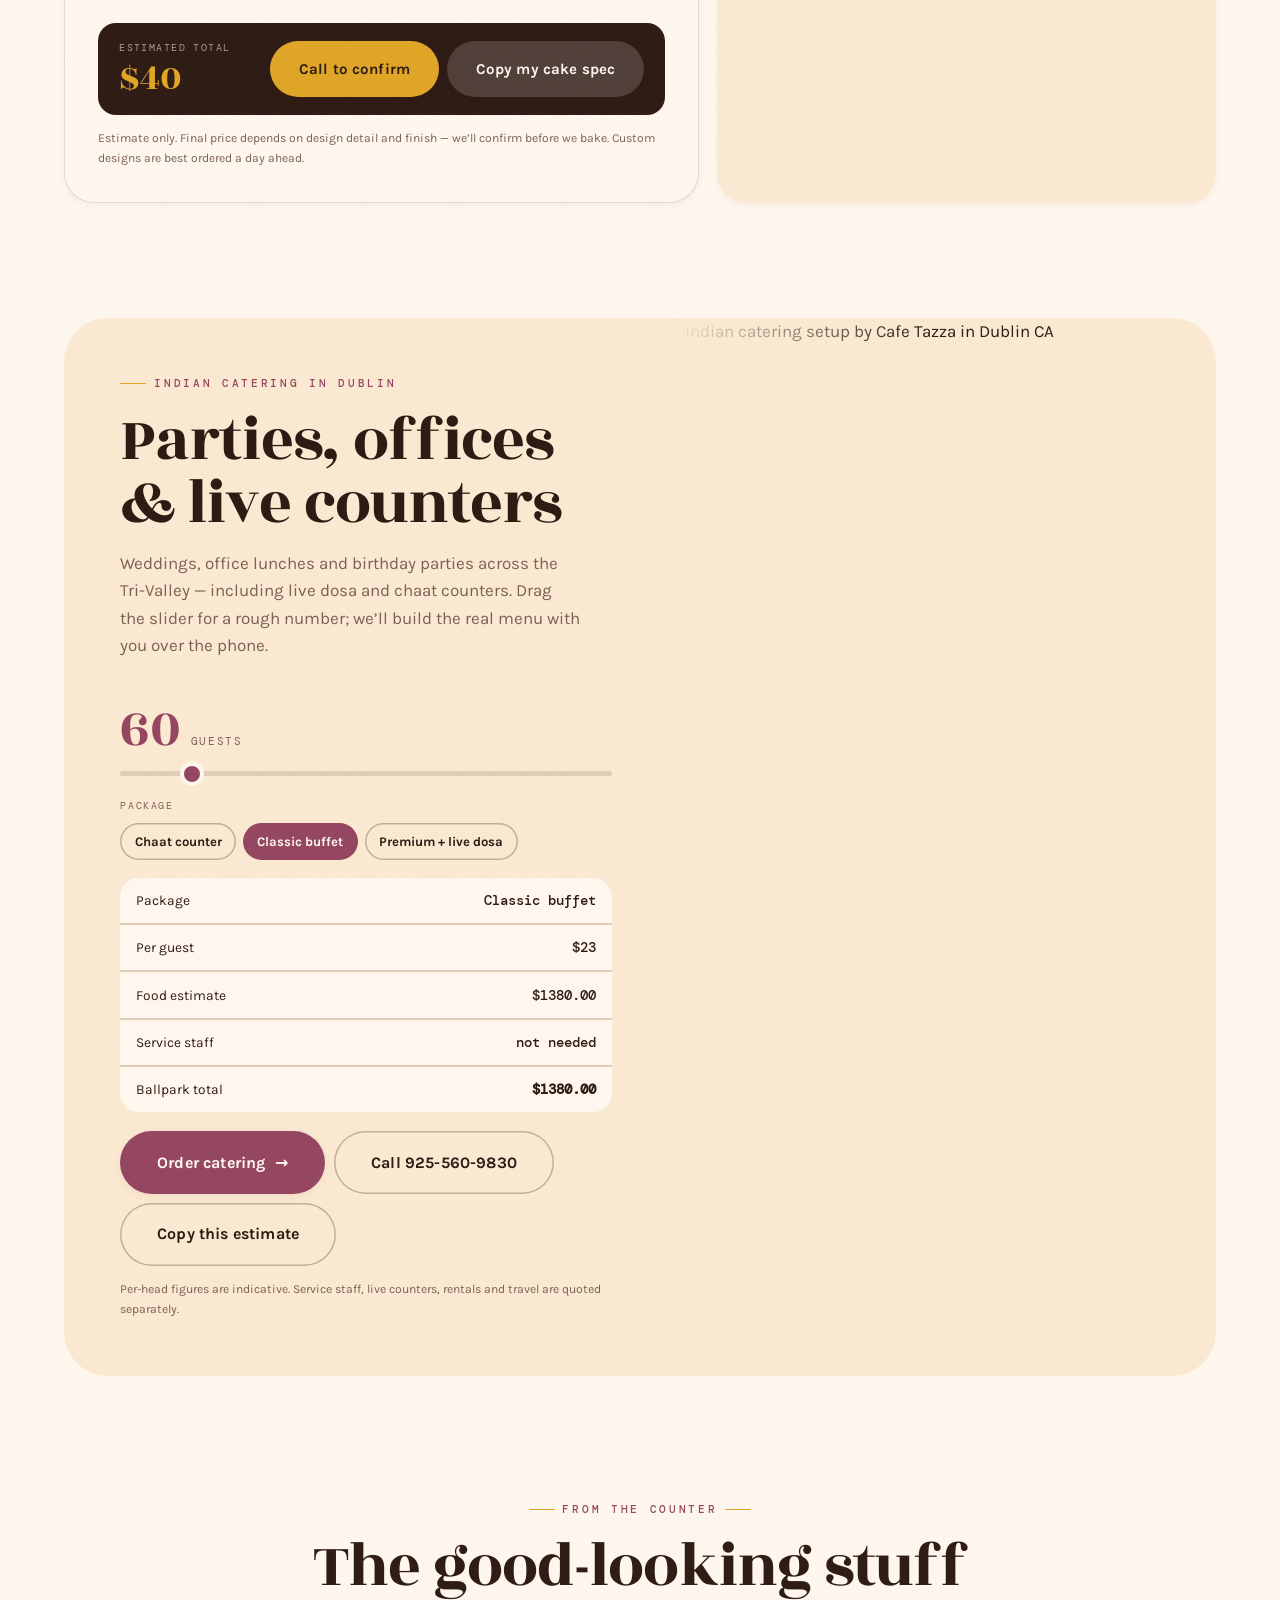
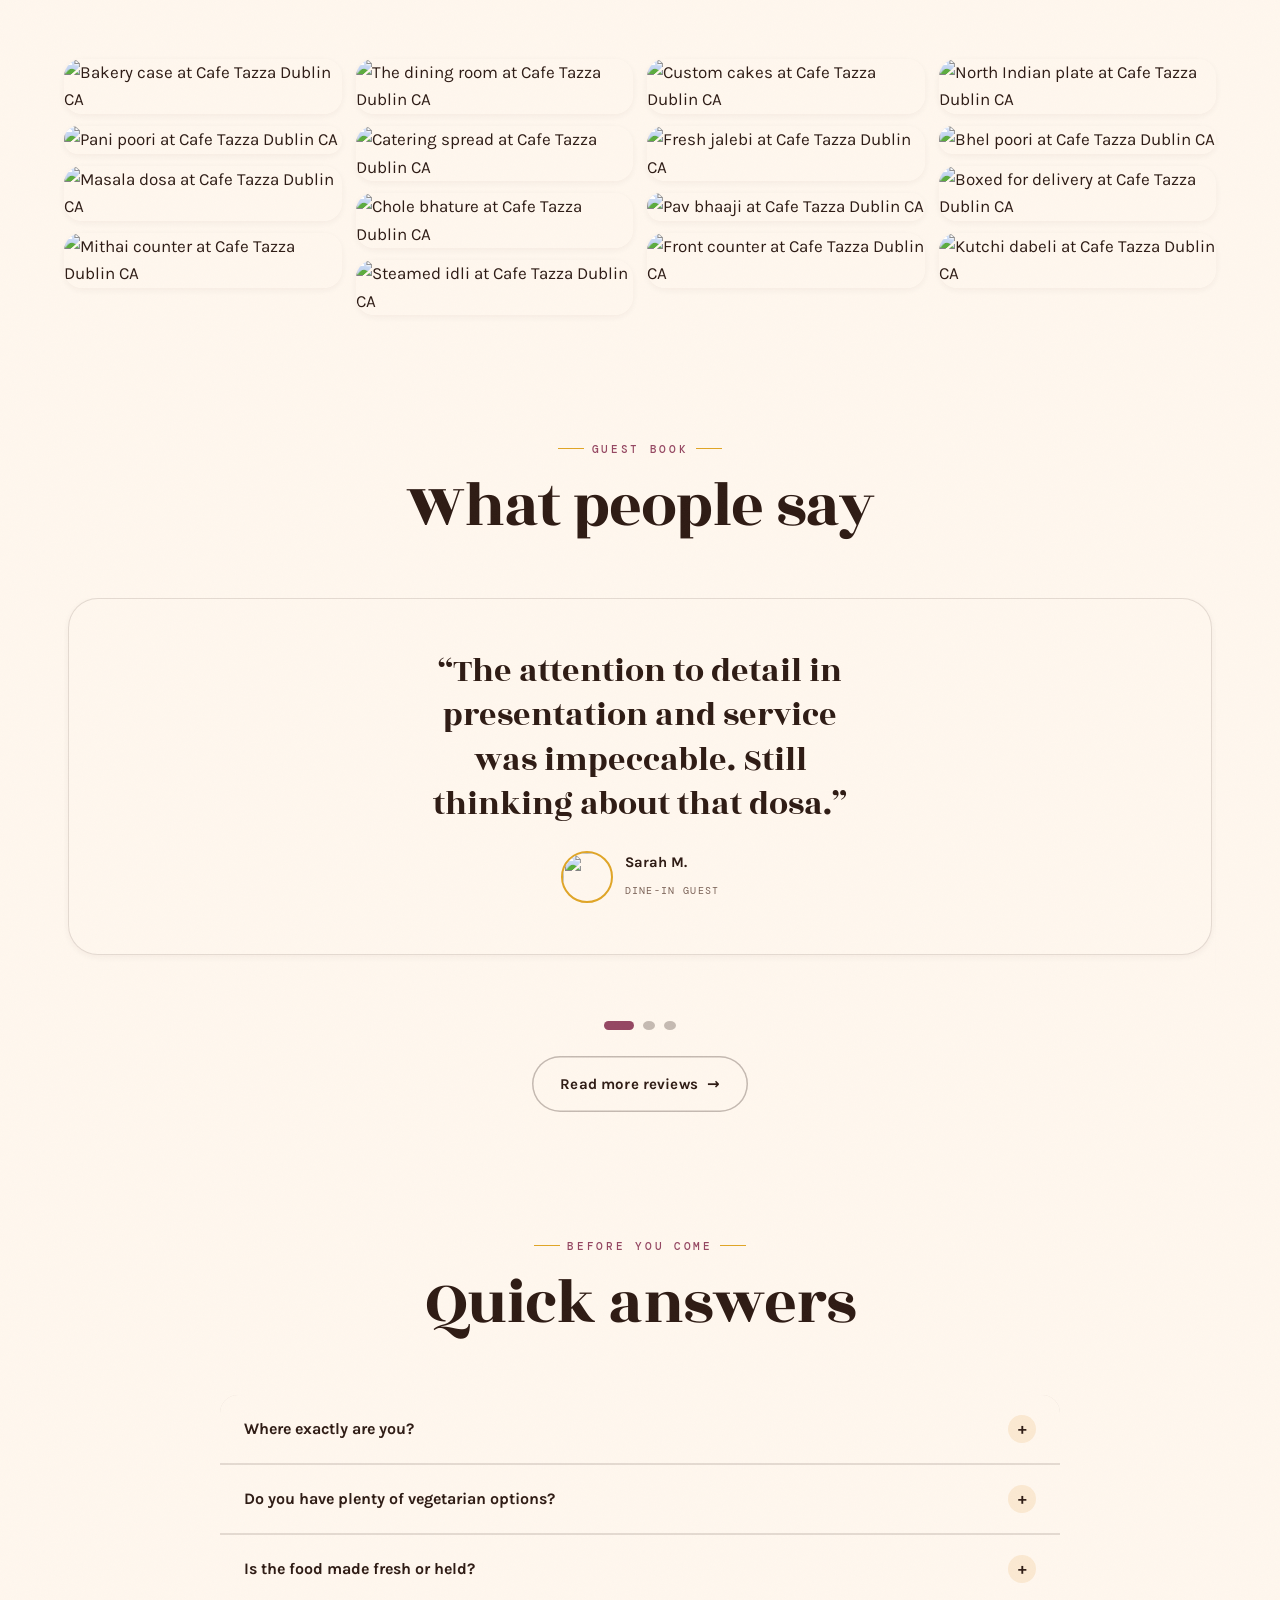
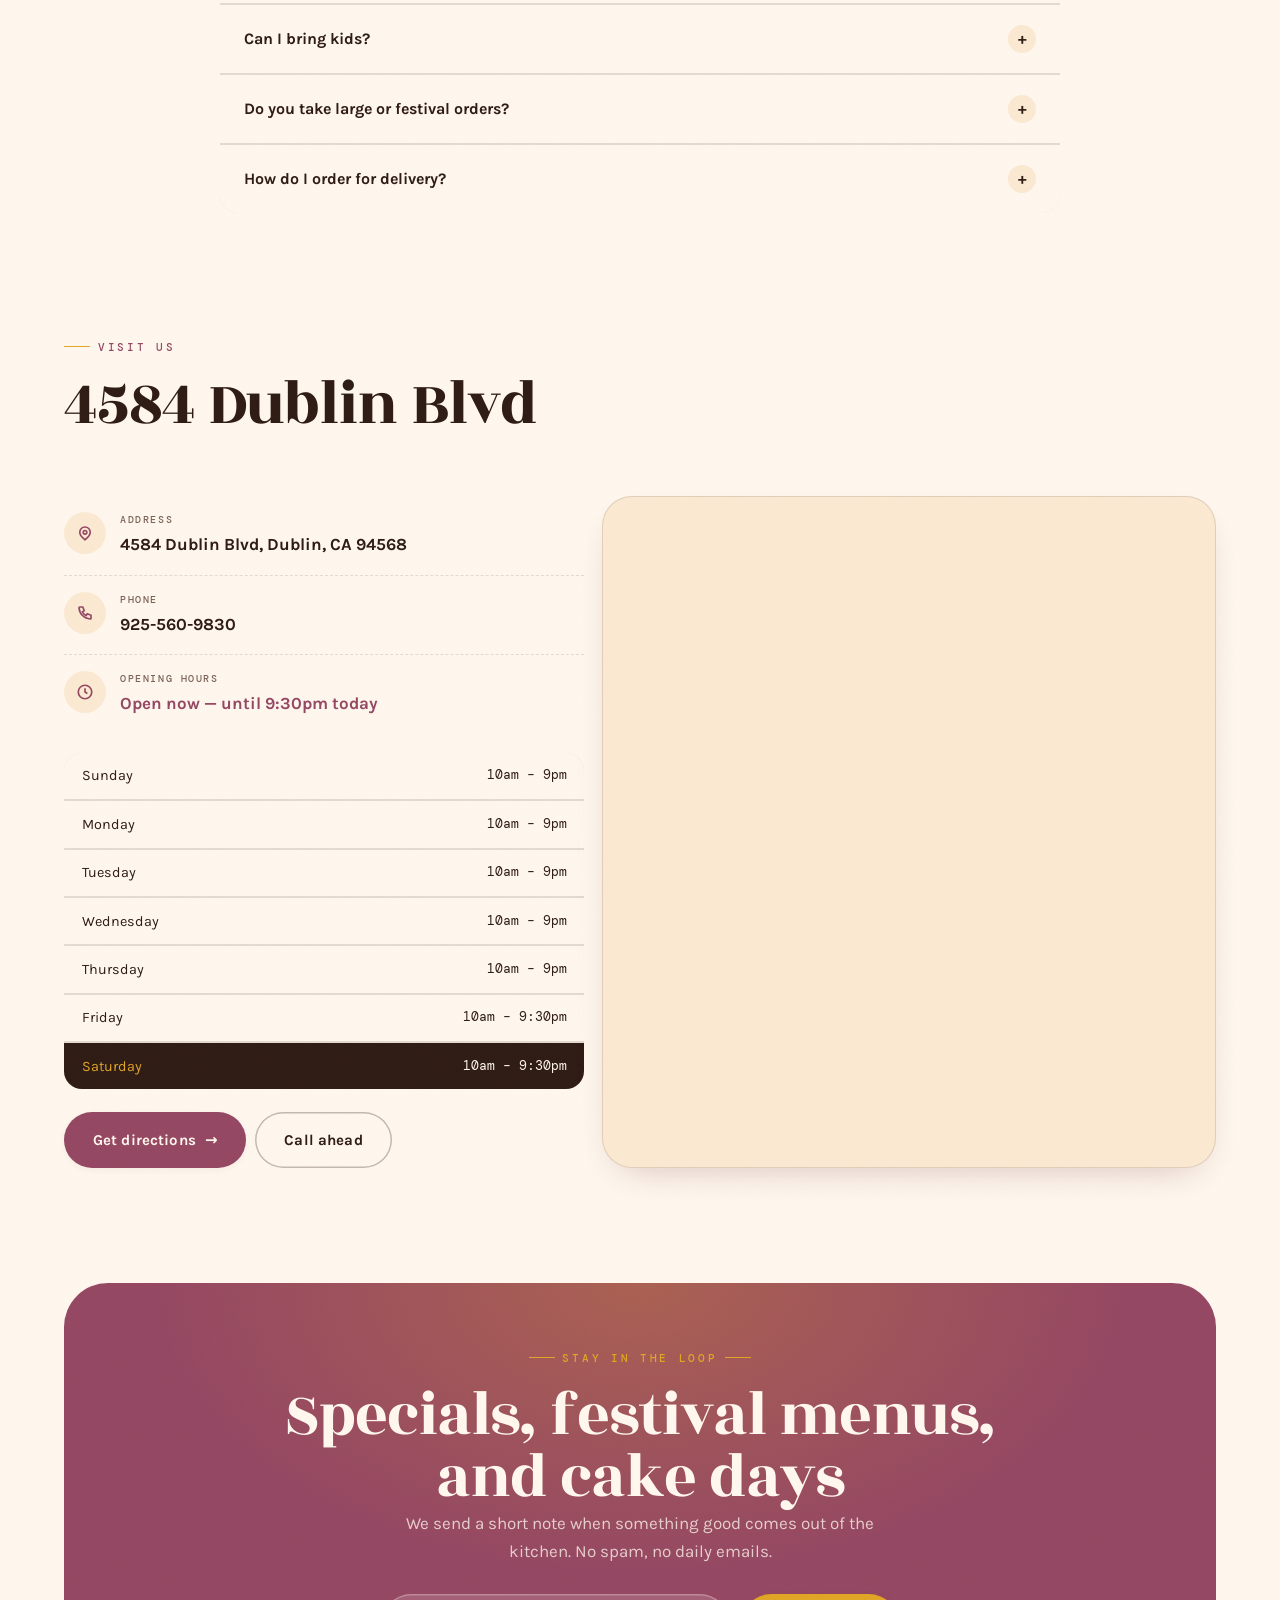
==== commit 5d2a1c01: "mobile menu" ====
--- a/index.html
+++ b/index.html
@@ -112,7 +112,7 @@
             <li><a href="#menuSec" data-jump="south">South Indian &amp; dosa</a></li>
             <li><a href="#menuSec" data-jump="north">North Indian meals</a></li>
             <li><a href="#menuSec" data-jump="sweet">Indian sweets &amp; mithai</a></li>
-            <li><a href="#catering">Catering for events</a></li>
+            <li><a href="https://order.boons.io/site/catering/cafe-tazza/115/y" target="_blank" rel="noopener">Catering for events</a></li>
             <li><a href="#visit">Family &amp; kids friendly</a></li>
           </ul>
         </li>
@@ -125,6 +125,7 @@
           <svg viewBox="0 0 24 24" width="17" fill="none" stroke="currentColor" stroke-width="2" aria-hidden="true"><path d="M22 16.9v3a2 2 0 0 1-2.2 2 19.8 19.8 0 0 1-8.6-3.1 19.5 19.5 0 0 1-6-6A19.8 19.8 0 0 1 2.1 4.2 2 2 0 0 1 4.1 2h3a2 2 0 0 1 2 1.7c.1 1 .4 1.9.7 2.8a2 2 0 0 1-.4 2.1L8.1 9.9a16 16 0 0 0 6 6l1.3-1.3a2 2 0 0 1 2.1-.5c.9.4 1.8.6 2.8.8a2 2 0 0 1 1.7 2z" stroke-linecap="round" stroke-linejoin="round"/></svg>
           925-560-9830
         </a>
+        <a class="btn btn-ghost btn-sm btn-cater" href="https://order.boons.io/site/catering/cafe-tazza/115/y" target="_blank" rel="noopener">Catering</a>
         <a class="btn btn-primary btn-sm" href="https://order.boons.io/site/cafe-tazza/115/y" target="_blank" rel="noopener">
           Order online
           <svg viewBox="0 0 24 24" fill="none" stroke="currentColor" stroke-width="2.4" aria-hidden="true"><path d="M5 12h14M13 6l6 6-6 6" stroke-linecap="round" stroke-linejoin="round"/></svg>
@@ -135,7 +136,7 @@
   </div>
 </header>
 
-<div class="scrim" id="scrim" hidden></div>
+<div class="scrim" id="scrim"></div>
 <aside class="drawer" id="drawer" aria-label="Mobile menu">
   <div class="drawer-head">
     <span class="brand-plate"><img src="https://cafetazza.com/wp-content/uploads/2025/12/logo-cafe-tazza-new.png" alt="Cafe Tazza"></span>
@@ -151,11 +152,12 @@
     <a href="#menuSec" data-jump="south">South Indian &amp; dosa</a>
     <a href="#menuSec" data-jump="sweet">Sweets &amp; mithai</a>
   </div>
-  <a href="#catering">Catering</a>
+  <a class="drawer-hot" href="https://order.boons.io/site/catering/cafe-tazza/115/y" target="_blank" rel="noopener">Catering</a>
   <a href="#reviews">Reviews</a>
   <a href="#faq">FAQ</a>
   <a href="#visit">Visit us</a>
   <div class="drawer-cta">
+    <a class="btn btn-gold" href="https://order.boons.io/site/catering/cafe-tazza/115/y" target="_blank" rel="noopener">Plan catering</a>
     <a class="btn btn-primary" href="https://order.boons.io/site/cafe-tazza/115/y" target="_blank" rel="noopener">Order online</a>
     <a class="btn btn-ghost" href="tel:+19255609830">Call 925-560-9830</a>
   </div>
@@ -187,6 +189,7 @@
 
       <div class="hero-cta rv in rv-d3">
         <a class="btn btn-lg" href="https://order.boons.io/site/cafe-tazza/115/y" target="_blank" rel="noopener">Order online <span class="ar">&rarr;</span></a>
+        <a class="btn btn-gold btn-lg" href="https://order.boons.io/site/catering/cafe-tazza/115/y" target="_blank" rel="noopener">Plan catering <span class="ar">&rarr;</span></a>
         <a class="btn btn-ghost btn-lg" href="#menuSec">See the full menu</a>
       </div>
 
@@ -299,7 +302,7 @@
         <div class="ex-c"><h3>Sweets &amp; mithai</h3><p>Jalebi, motichoor laddoo, dry-fruit boxes. Festival quantities and gift boxes on request.</p></div>
       </a>
 
-      <a class="ex rv rv-d2 tilt" href="https://cafetazza.com/indian-catering-dublin/">
+      <a class="ex ex-hot rv rv-d2 tilt" href="https://order.boons.io/site/catering/cafe-tazza/115/y" target="_blank" rel="noopener">
         <img src="https://cafetazza.com/wp-content/uploads/2025/12/X1A6084-scaled.jpg" alt="Indian catering in Dublin CA by Cafe Tazza" loading="lazy">
         <span class="ex-n">Catering</span>
         <span class="ex-go"><svg width="15" height="15" viewBox="0 0 24 24" fill="none" stroke="currentColor" stroke-width="2.6" stroke-linecap="round"><path d="M7 17 17 7M9 7h8v8"/></svg></span>
@@ -375,11 +378,11 @@
       <h2>However you want it</h2>
     </div>
     <div class="ways">
-      <a class="way rv" href="#catering">
+      <a class="way rv" href="https://order.boons.io/site/catering/cafe-tazza/115/y" target="_blank" rel="noopener">
         <img src="https://cafetazza.com/wp-content/uploads/2025/12/istockphoto-637765812-612x612-1.jpg" alt="Indian wedding catering spread by Cafe Tazza" loading="lazy">
         <span class="way-i"><svg width="20" height="20" viewBox="0 0 24 24" fill="none" stroke="currentColor" stroke-width="2"><path d="M3 18h18M5 18a7 7 0 0 1 14 0M12 6V4"/><circle cx="12" cy="7" r="1.6"/></svg></span>
         <h3>Catering</h3><p>Events, parties and office lunches across the Tri-Valley.</p>
-        <span class="ul">Get a quote <span class="ar">&rarr;</span></span>
+        <span class="ul">Order catering <span class="ar">&rarr;</span></span>
       </a>
       <article class="way rv rv-d1">
         <img src="https://cafetazza.com/wp-content/uploads/2025/12/X1A6046-1-scaled.jpg" alt="Dine-in seating at Cafe Tazza Dublin CA" loading="lazy">
@@ -566,9 +569,9 @@
   <div class="wrap">
     <div class="band band--light rv">
       <div class="band-t">
-        <p class="eyebrow">Catering estimate</p>
-        <h2>How many are<br>you feeding?</h2>
-        <p class="cat-copy">Drag the slider for a rough number. It&rsquo;s a starting point, not a quote &mdash; menus change the maths and we&rsquo;ll build yours properly over the phone.</p>
+        <p class="eyebrow">Indian catering in Dublin</p>
+        <h2>Parties, offices<br>&amp; live counters</h2>
+        <p class="cat-copy">Weddings, office lunches and birthday parties across the Tri-Valley &mdash; including live dosa and chaat counters. Drag the slider for a rough number; we&rsquo;ll build the real menu with you over the phone.</p>
 
         <div class="cat-body">
           <div class="guest-row">
@@ -589,7 +592,8 @@
           <div class="cat-out" id="catOut"></div>
 
           <div class="row-actions-lg">
-            <a class="btn btn-lg" href="tel:+19255609830">Call 925-560-9830</a>
+            <a class="btn btn-lg" href="https://order.boons.io/site/catering/cafe-tazza/115/y" target="_blank" rel="noopener">Order catering <span class="ar">&rarr;</span></a>
+            <a class="btn btn-ghost btn-lg" href="tel:+19255609830">Call 925-560-9830</a>
             <button class="btn btn-ghost btn-lg" id="copyCat">Copy this estimate</button>
           </div>
           <p class="fine-note">Per-head figures are indicative. Service staff, live counters, rentals and travel are quoted separately.</p>
@@ -742,7 +746,7 @@
           <li><a href="#dishes">Today's special</a></li>
           <li><a href="#menuSec">Full menu</a></li>
           <li><a href="#cakes">Cakes &amp; bakery</a></li>
-          <li><a href="#catering">Catering</a></li>
+          <li><a href="https://order.boons.io/site/catering/cafe-tazza/115/y" target="_blank" rel="noopener">Catering</a></li>
           <li><a href="#gallery">Gallery</a></li>
           <li><a href="#faq">FAQ</a></li>
         </ul>
@@ -794,8 +798,8 @@
 
 <nav id="dock" aria-label="Quick actions">
   <a href="#menuSec"><svg width="17" height="17" viewBox="0 0 24 24" fill="none" stroke="currentColor" stroke-width="2"><path d="M4 6h16M4 12h16M4 18h10"/></svg>Menu</a>
+  <a class="dock-cat" href="https://order.boons.io/site/catering/cafe-tazza/115/y" target="_blank" rel="noopener"><svg width="17" height="17" viewBox="0 0 24 24" fill="none" stroke="currentColor" stroke-width="2"><path d="M3 18h18M5 18a7 7 0 0 1 14 0M12 6V4"/><circle cx="12" cy="7" r="1.6"/></svg>Catering</a>
   <a href="tel:+19255609830"><svg width="17" height="17" viewBox="0 0 24 24" fill="none" stroke="currentColor" stroke-width="2"><path d="M5 4h4l2 5-2.5 1.5a12 12 0 0 0 5 5L15 13l5 2v4a1 1 0 0 1-1.1 1A16 16 0 0 1 4 5.1 1 1 0 0 1 5 4z"/></svg>Call</a>
-  <a href="https://maps.google.com/?q=4584+Dublin+Blvd,+Dublin,+CA+94568" target="_blank" rel="noopener"><svg width="17" height="17" viewBox="0 0 24 24" fill="none" stroke="currentColor" stroke-width="2"><path d="M12 21s-7-5.3-7-10a7 7 0 1 1 14 0c0 4.7-7 10-7 10z"/><circle cx="12" cy="11" r="2.2"/></svg>Map</a>
   <a class="pri" href="https://order.boons.io/site/cafe-tazza/115/y" target="_blank" rel="noopener"><svg width="17" height="17" viewBox="0 0 24 24" fill="none" stroke="currentColor" stroke-width="2"><path d="M6 2 3 6v14a2 2 0 0 0 2 2h14a2 2 0 0 0 2-2V6l-3-4z"/><path d="M3 6h18"/><path d="M16 10a4 4 0 0 1-8 0"/></svg>Order</a>
 </nav>
 
--- a/css/style.css
+++ b/css/style.css
@@ -34,15 +34,20 @@
 }
 
 *,*::before,*::after{box-sizing:border-box}
-html{scroll-behavior:smooth;-webkit-text-size-adjust:100%}
+html{
+  scroll-behavior:smooth;-webkit-text-size-adjust:100%;
+  max-width:100%;
+  overflow-x:hidden;
+  overflow-x:clip;
+}
 body{
   margin:0;background:var(--milk);color:var(--ink);
   font-family:var(--body);font-size:17px;line-height:1.62;
-  font-weight:400;overflow-x:hidden;
+  font-weight:400;max-width:100%;
   -webkit-font-smoothing:antialiased;
 }
 body.locked{overflow:hidden}
-img{max-width:100%;display:block}
+img,video,iframe{max-width:100%;display:block}
 a{color:inherit;text-decoration:none}
 button{font:inherit;color:inherit;border:0;background:none;cursor:pointer}
 input,select,textarea{font:inherit;color:inherit}
@@ -50,9 +55,8 @@
 
 /* ---------- Paper grain, applied once over the whole page ---------- */
 body::before{
-  content:"";position:fixed;inset:0;z-index:9998;pointer-events:none;opacity:.5;
+  content:"";position:fixed;inset:0;z-index:2;pointer-events:none;opacity:.45;
   background-image:url("data:image/svg+xml,%3Csvg xmlns='http://www.w3.org/2000/svg' width='200' height='200'%3E%3Cfilter id='n'%3E%3CfeTurbulence type='fractalNoise' baseFrequency='.85' numOctaves='3'/%3E%3C/filter%3E%3Crect width='200' height='200' filter='url(%23n)' opacity='.055'/%3E%3C/svg%3E");
-  mix-blend-mode:multiply;
 }
 
 /* ---------- Type scale ---------- */
@@ -71,7 +75,8 @@
 .eyebrow.center{justify-content:center}
 .eyebrow.center::after{content:"";width:26px;height:1px;background:var(--gold);flex:none}
 
-.wrap{max-width:var(--maxw);margin-inline:auto;padding-inline:var(--pad)}
+.wrap{max-width:var(--maxw);margin-inline:auto;padding-inline:var(--pad);min-width:0}
+#main,header,footer,.topbar,.marq{overflow-x:clip;max-width:100%}
 /* grid children default to min-width:auto, which lets wide content push the page */
 .studio>*,.visit>*,.story>*,.band>*,.ways>*,.hero-grid>*,.spot>*,.f-grid>*,.cake-wrap>*{min-width:0}
 section{position:relative}
@@ -203,7 +208,7 @@
 .hero-meta span{display:inline-flex;align-items:center;gap:.5em}
 
 /* The Thali */
-.thali-stage{position:relative;display:grid;place-items:center;aspect-ratio:1;width:min(100%,540px);margin-inline:auto;touch-action:pan-y}
+.thali-stage{position:relative;display:grid;place-items:center;aspect-ratio:1;width:min(100%,540px);max-width:100%;margin-inline:auto;touch-action:pan-y;overflow:hidden}
 .thali-ring{
   position:absolute;inset:2%;border-radius:50%;
   background:
@@ -240,7 +245,7 @@
 .hub .go{font-family:var(--mono);font-size:.56rem;letter-spacing:.14em;text-transform:uppercase;color:var(--maroon);margin-top:.25rem}
 .hub-swap{animation:swap .55s var(--ease)}
 @keyframes swap{0%{opacity:0;transform:translateY(9px)}100%{opacity:1;transform:none}}
-.thali-hint{position:absolute;bottom:-6px;left:50%;transform:translateX(-50%);font-family:var(--mono);font-size:.6rem;letter-spacing:.16em;text-transform:uppercase;color:var(--ink-soft);display:flex;align-items:center;gap:.6em;white-space:nowrap}
+.thali-hint{position:absolute;bottom:8px;left:50%;transform:translateX(-50%);font-family:var(--mono);font-size:.6rem;letter-spacing:.16em;text-transform:uppercase;color:var(--ink-soft);display:flex;align-items:center;gap:.6em;white-space:nowrap;max-width:calc(100% - 16px);overflow:hidden}
 .thali-hint b{color:var(--maroon)}
 
 /* Floating price chips around the thali */
@@ -254,7 +259,7 @@
 .chip-1{top:4%;left:-4%;animation-delay:0s}
 .chip-2{bottom:12%;right:-5%;animation-delay:2s}
 @keyframes float{0%,100%{transform:translateY(0)}50%{transform:translateY(-11px)}}
-@media(max-width:620px){.chip{display:none}}
+@media(max-width:999px){.chip{display:none}}
 
 /* ============================================================
    MARQUEE
@@ -276,6 +281,8 @@
   transition:transform .5s var(--ease),box-shadow .5s var(--ease);transform-style:preserve-3d;
 }
 .ex:hover{box-shadow:var(--shadow-l)}
+.ex-hot{box-shadow:0 0 0 3px var(--gold),var(--shadow-s)}
+.ex-hot:hover{box-shadow:0 0 0 3px var(--gold),var(--shadow-l)}
 .ex img{position:absolute;inset:0;width:100%;height:100%;object-fit:cover;transition:transform 1.1s var(--ease),filter .6s}
 .ex:hover img{transform:scale(1.08)}
 .ex::after{content:"";position:absolute;inset:0;background:linear-gradient(178deg,rgba(46,27,20,0) 32%,rgba(46,27,20,.34) 58%,rgba(46,27,20,.88) 100%)}
@@ -308,7 +315,7 @@
    ============================================================ */
 .story{display:grid;gap:clamp(30px,4.4vw,64px);grid-template-columns:1fr;align-items:center}
 @media(min-width:940px){.story{grid-template-columns:1fr 1.06fr}}
-.story-media{position:relative}
+.story-media{position:relative;overflow:hidden;border-radius:var(--r-l)}
 .story-media .m1{border-radius:var(--r-l);overflow:hidden;box-shadow:var(--shadow-l);aspect-ratio:4/5}
 .story-media .m1 img{width:100%;height:100%;object-fit:cover}
 .story-media .m2{position:absolute;right:-4%;bottom:-7%;width:47%;border-radius:var(--r-m);overflow:hidden;box-shadow:var(--shadow-l);border:6px solid var(--milk);aspect-ratio:1}
@@ -349,10 +356,13 @@
   transition:transform .55s var(--ease),box-shadow .55s var(--ease);
 }
 .way:hover{transform:translateY(-8px);box-shadow:var(--shadow-l)}
-.way img{position:absolute;inset:0;width:100%;height:100%;object-fit:cover;transition:transform 1.2s var(--ease)}
+.way img{position:absolute;inset:0;z-index:0;width:100%;height:100%;object-fit:cover;transition:transform 1.2s var(--ease)}
 .way:hover img{transform:scale(1.09)}
-.way::after{content:"";position:absolute;inset:0;background:linear-gradient(180deg,rgba(46,27,20,.12),rgba(46,27,20,.86))}
-.way>*{position:relative;z-index:2}
+.way::after{
+  content:"";position:absolute;left:0;right:0;bottom:0;height:72%;z-index:1;pointer-events:none;
+  background:linear-gradient(to top,#000 0%,rgba(0,0,0,.82) 42%,transparent 100%);
+}
+.way h3,.way p,.way .ul,.way-i{position:relative;z-index:2}
 .way h3{color:#fff;font-size:1.5rem}
 .way p{font-size:.86rem;color:rgba(255,247,238,.82);margin:.3rem 0 .9rem}
 .way .ul{color:var(--gold)}
@@ -579,7 +589,7 @@
 .news h2{color:var(--milk)}
 .news p{color:rgba(255,247,238,.76);max-width:52ch;margin-inline:auto}
 .news-form{display:flex;gap:9px;max-width:520px;margin:1.8rem auto 0;flex-wrap:wrap}
-.news-form input{flex:1 1 240px;padding:1rem 1.3rem;border-radius:999px;border:0;background:rgba(255,247,238,.14);color:var(--milk);backdrop-filter:blur(6px);box-shadow:inset 0 0 0 1.5px rgba(255,247,238,.28)}
+.news-form input{flex:1 1 160px;min-width:0;padding:1rem 1.3rem;border-radius:999px;border:0;background:rgba(255,247,238,.14);color:var(--milk);backdrop-filter:blur(6px);box-shadow:inset 0 0 0 1.5px rgba(255,247,238,.28)}
 .news-form input::placeholder{color:rgba(255,247,238,.55)}
 .news-form input:focus{outline:none;box-shadow:inset 0 0 0 2px var(--gold)}
 .news-msg{margin-top:1rem;font-family:var(--mono);font-size:.74rem;letter-spacing:.1em;color:var(--gold);min-height:1.2em}
@@ -604,6 +614,7 @@
 @media(max-width:860px){#dock{display:flex}}
 #dock a{flex:1;display:flex;flex-direction:column;align-items:center;gap:2px;padding:.5rem .3rem;border-radius:999px;font-family:var(--mono);font-size:.56rem;letter-spacing:.1em;text-transform:uppercase;transition:background .3s}
 #dock a.pri{background:var(--maroon);color:var(--milk)}
+#dock a.dock-cat{background:rgba(224,165,38,.28);color:var(--maroon)}
 
 @media (prefers-reduced-motion:reduce){
   *,*::before,*::after{animation-duration:.001ms!important;animation-iteration-count:1!important;transition-duration:.001ms!important;scroll-behavior:auto!important}
--- a/css/chrome.css
+++ b/css/chrome.css
@@ -87,6 +87,21 @@
 .drawer .btn-ghost:hover{background:var(--wine);color:#fff;transform:translateY(-3px)}
 .header .btn-ghost::before,
 .drawer .btn-ghost::before{display:none}
+.header .btn-gold,
+.drawer .btn-gold{
+  background:var(--brass);color:var(--chrome-ink);
+  box-shadow:0 14px 34px -18px rgba(192,138,62,.45);
+}
+.header .btn-gold::before,
+.drawer .btn-gold::before{
+  content:"";position:absolute;inset:0;z-index:-1;
+  background:var(--wine-900);border-radius:inherit;
+  transform:translateY(101%);transition:transform .5s cubic-bezier(.22,.9,.3,1);
+}
+.header .btn-gold:hover,
+.drawer .btn-gold:hover{transform:translateY(-3px);color:#fff}
+.header .btn-gold:hover::before,
+.drawer .btn-gold:hover::before{transform:translateY(0)}
 .header .btn-sm,
 .drawer .btn-sm,
 .footer .btn-sm{padding:11px 22px;font-size:.78rem}
@@ -130,7 +145,7 @@
   border-color:var(--chrome-line);
   background:rgba(255,255,255,.94);
 }
-.header .nav{display:flex;align-items:center;gap:26px;padding:13px 0}
+.header .nav{display:flex;align-items:center;gap:26px;padding:13px 0;min-width:0;max-width:100%}
 .header .brand{display:flex;align-items:center;flex:none;margin-right:auto}
 .header .brand-plate{
   background:var(--wine);border-radius:16px;padding:9px 17px;
@@ -149,6 +164,11 @@
 }
 .header .menu a.nv:hover,
 .header .menu a.nv[aria-current="true"]{color:var(--wine);background:var(--blush-2)}
+.header .menu a.nv-hot{
+  color:var(--wine);background:var(--brass-soft);
+}
+.header .menu a.nv-hot:hover,
+.header .menu a.nv-hot[aria-current="true"]{background:var(--wine);color:#fff}
 .header .has-sub > button{
   display:flex;align-items:center;gap:6px;padding:10px 13px;border-radius:100px;
   font-weight:700;font-size:.85rem;color:var(--chrome-ink);font-family:var(--font-body);
@@ -200,25 +220,39 @@
 /* ============================================================
    MOBILE DRAWER
    ============================================================ */
-body.nav-open{overflow:hidden}
+html.nav-open{overflow:hidden}
 .drawer{
-  position:fixed;inset:0 0 0 auto;width:min(420px,88vw);z-index:980;
-  background:#fff;padding:26px 24px 40px;overflow-y:auto;
-  transform:translateX(100%);transition:transform .5s cubic-bezier(.22,.9,.3,1);
-  box-shadow:0 40px 80px -40px rgba(78,35,51,.45);
+  position:fixed;top:0;right:0;left:auto;bottom:auto;
+  width:min(420px,88vw);height:100vh;height:100dvh;max-height:100dvh;max-width:100%;
+  z-index:10050;
+  background:#fff;padding:26px 24px 40px;overflow-y:auto;-webkit-overflow-scrolling:touch;
+  transform:translate3d(1.25rem,0,0);opacity:0;
+  transition:transform .5s cubic-bezier(.22,.9,.3,1),opacity .35s,visibility .35s;
+  box-shadow:-24px 0 60px rgba(78,35,51,.28);
   font-family:var(--font-body);
-}
-body.nav-open .drawer{transform:translateX(0)}
+  visibility:hidden;pointer-events:none;
+}
+body.nav-open .drawer{
+  transform:none;opacity:1;
+  visibility:visible;pointer-events:auto;
+}
 .scrim{
-  position:fixed;inset:0;background:rgba(46,21,32,.45);backdrop-filter:blur(3px);
-  opacity:0;visibility:hidden;transition:.4s;z-index:970;
-}
-body.nav-open .scrim{opacity:1;visibility:visible}
+  position:fixed;top:0;left:0;right:0;bottom:auto;
+  width:100%;height:100vh;height:100dvh;max-height:100dvh;
+  background:rgba(46,21,32,.45);backdrop-filter:blur(3px);
+  opacity:0;visibility:hidden;pointer-events:none;transition:opacity .4s,visibility .4s;z-index:10040;
+}
+body.nav-open .scrim{opacity:1;visibility:visible;pointer-events:auto}
 .drawer a{
   display:block;padding:13px 4px;font-weight:700;color:var(--chrome-ink);
   border-bottom:1px solid var(--chrome-line);font-size:1rem;
 }
 .drawer a:hover{color:var(--wine)}
+.drawer a.drawer-hot{
+  color:var(--wine);background:var(--brass-soft);
+  border-radius:12px;padding:13px 14px;border-bottom:0;margin:8px 0;
+}
+.drawer a.drawer-hot:hover{background:var(--wine);color:#fff}
 .drawer .sub-list a{padding-left:18px;font-weight:500;font-size:.9rem;color:var(--chrome-muted)}
 .drawer-head{display:flex;justify-content:space-between;align-items:center;margin-bottom:18px}
 .drawer-head .brand-plate{
@@ -310,7 +344,7 @@
 @media (max-width:1080px){
   .footer .f-grid{grid-template-columns:1fr 1fr}
 }
-@media (max-width:940px){
+@media (max-width:1100px){
   .header .menu,
   .header .has-sub,
   .header .tel-link{display:none}
@@ -323,6 +357,7 @@
   .header .btn,
   .drawer .btn,
   .footer .btn{padding:14px 24px}
+  .header .btn-cater{display:none}
 }
 
 @media (prefers-reduced-motion: reduce){
--- a/css/accessibility.css
+++ b/css/accessibility.css
@@ -49,7 +49,7 @@
   position: absolute;
   bottom: calc(100% + 12px);
   left: 0;
-  width: min(320px, calc(100vw - 40px));
+  width: min(320px, calc(100% - 40px));
   max-height: min(70vh, 520px);
   overflow-y: auto;
   background: #fff;
@@ -409,7 +409,7 @@
   }
 
   .a11y-widget-panel {
-    width: calc(100vw - 32px);
+    width: calc(100% - 32px);
     max-height: 65vh;
   }
 }
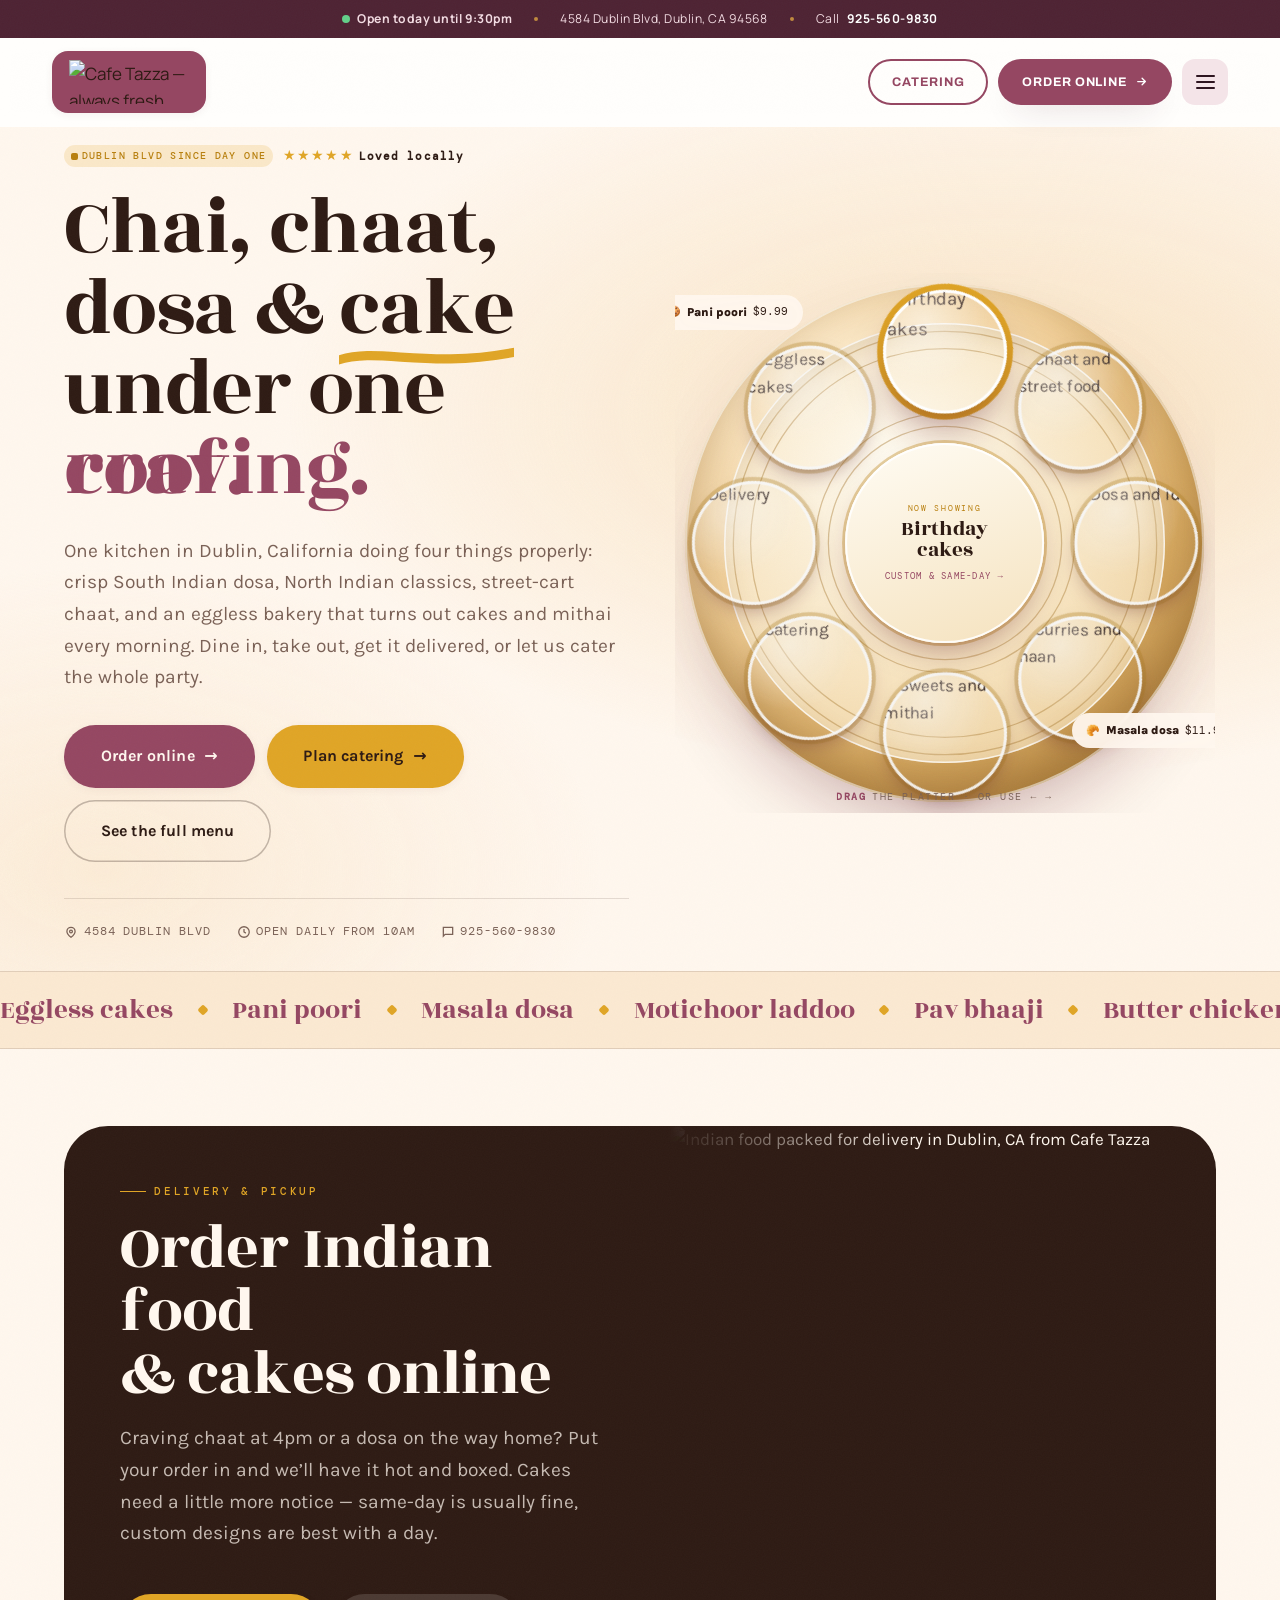
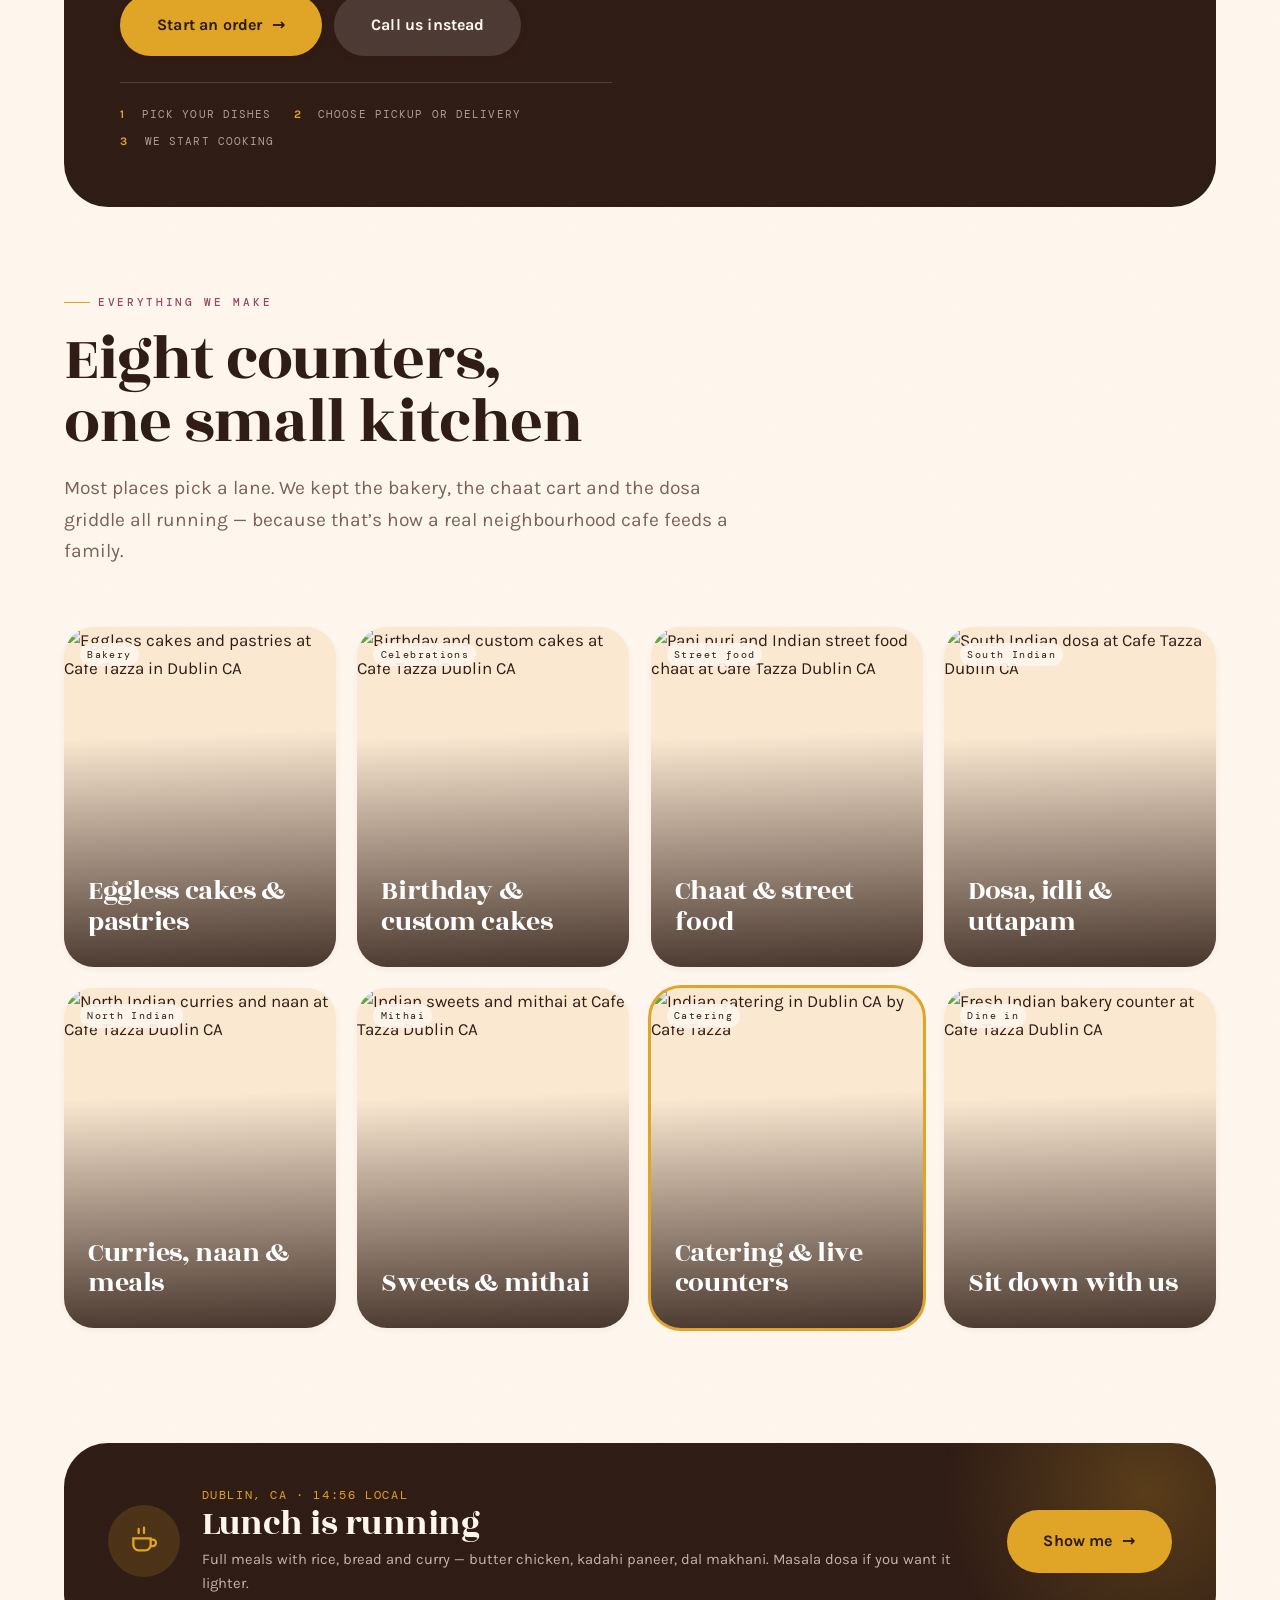
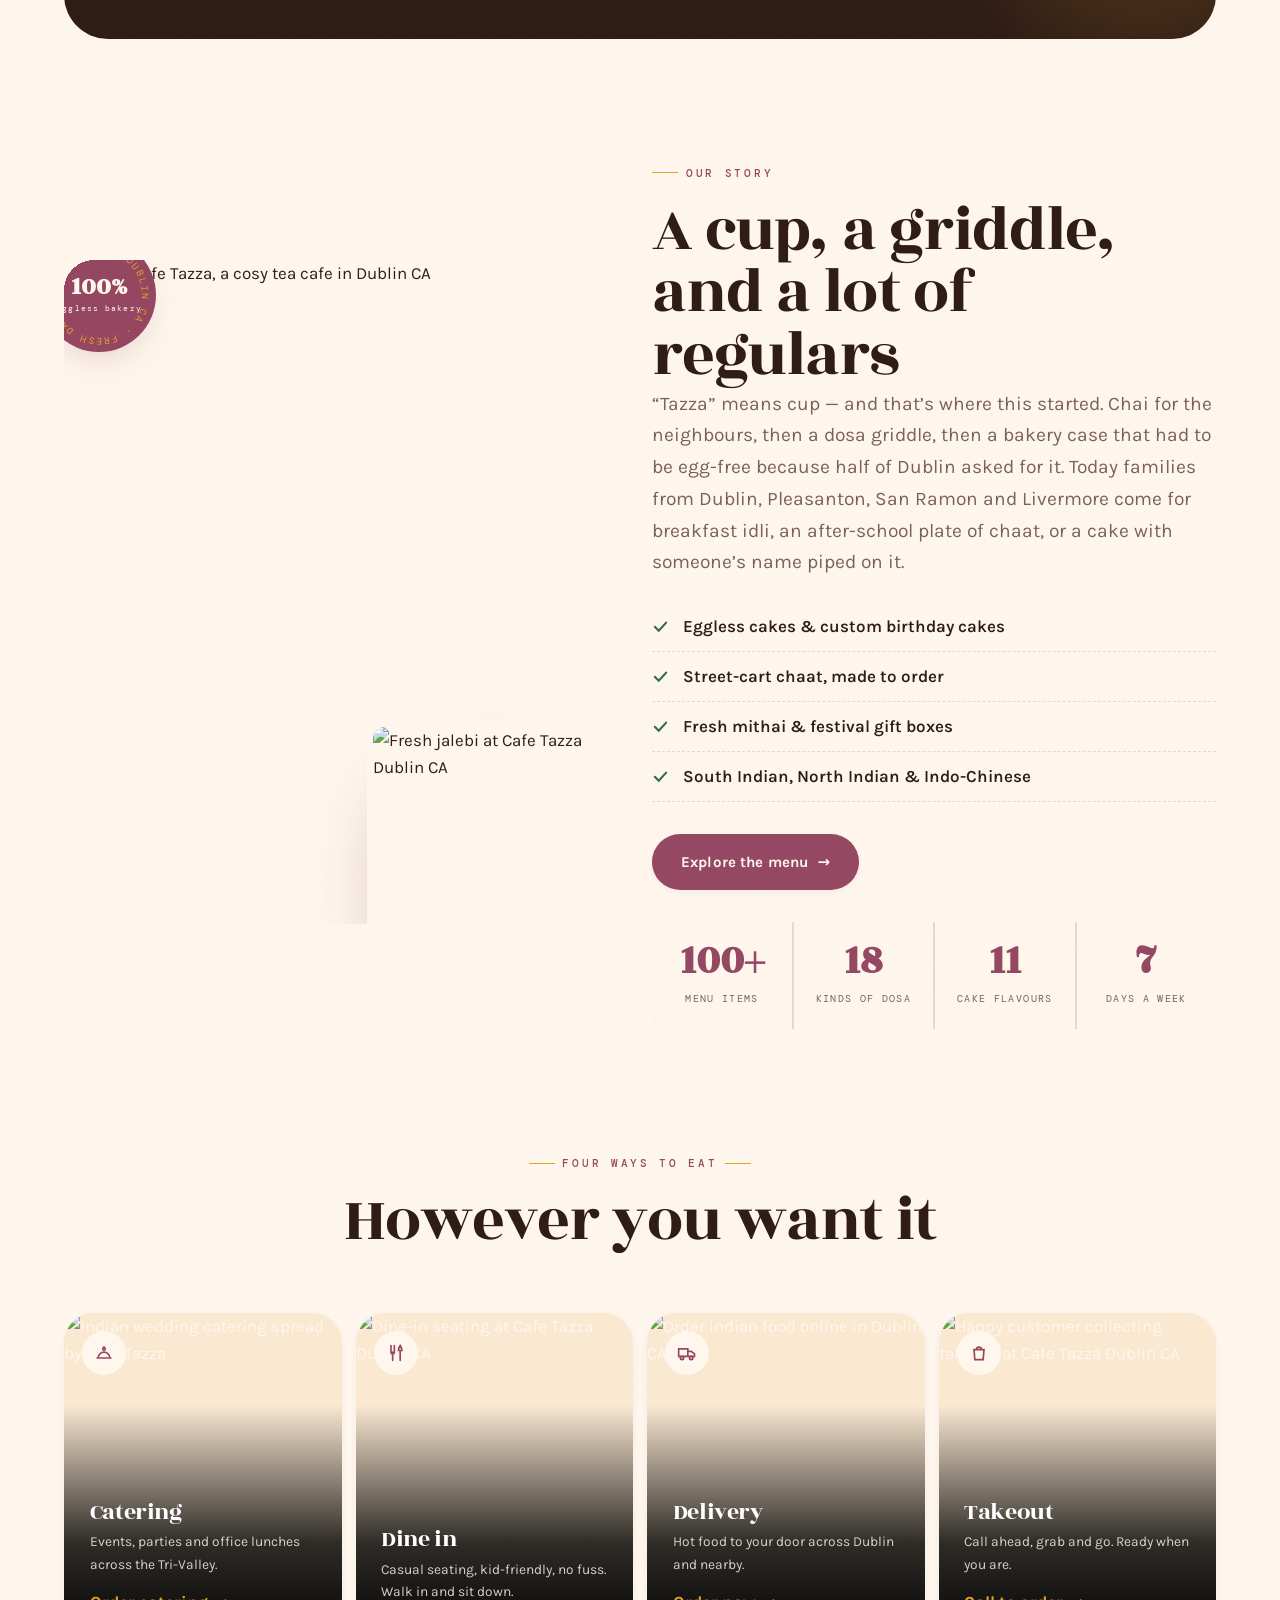
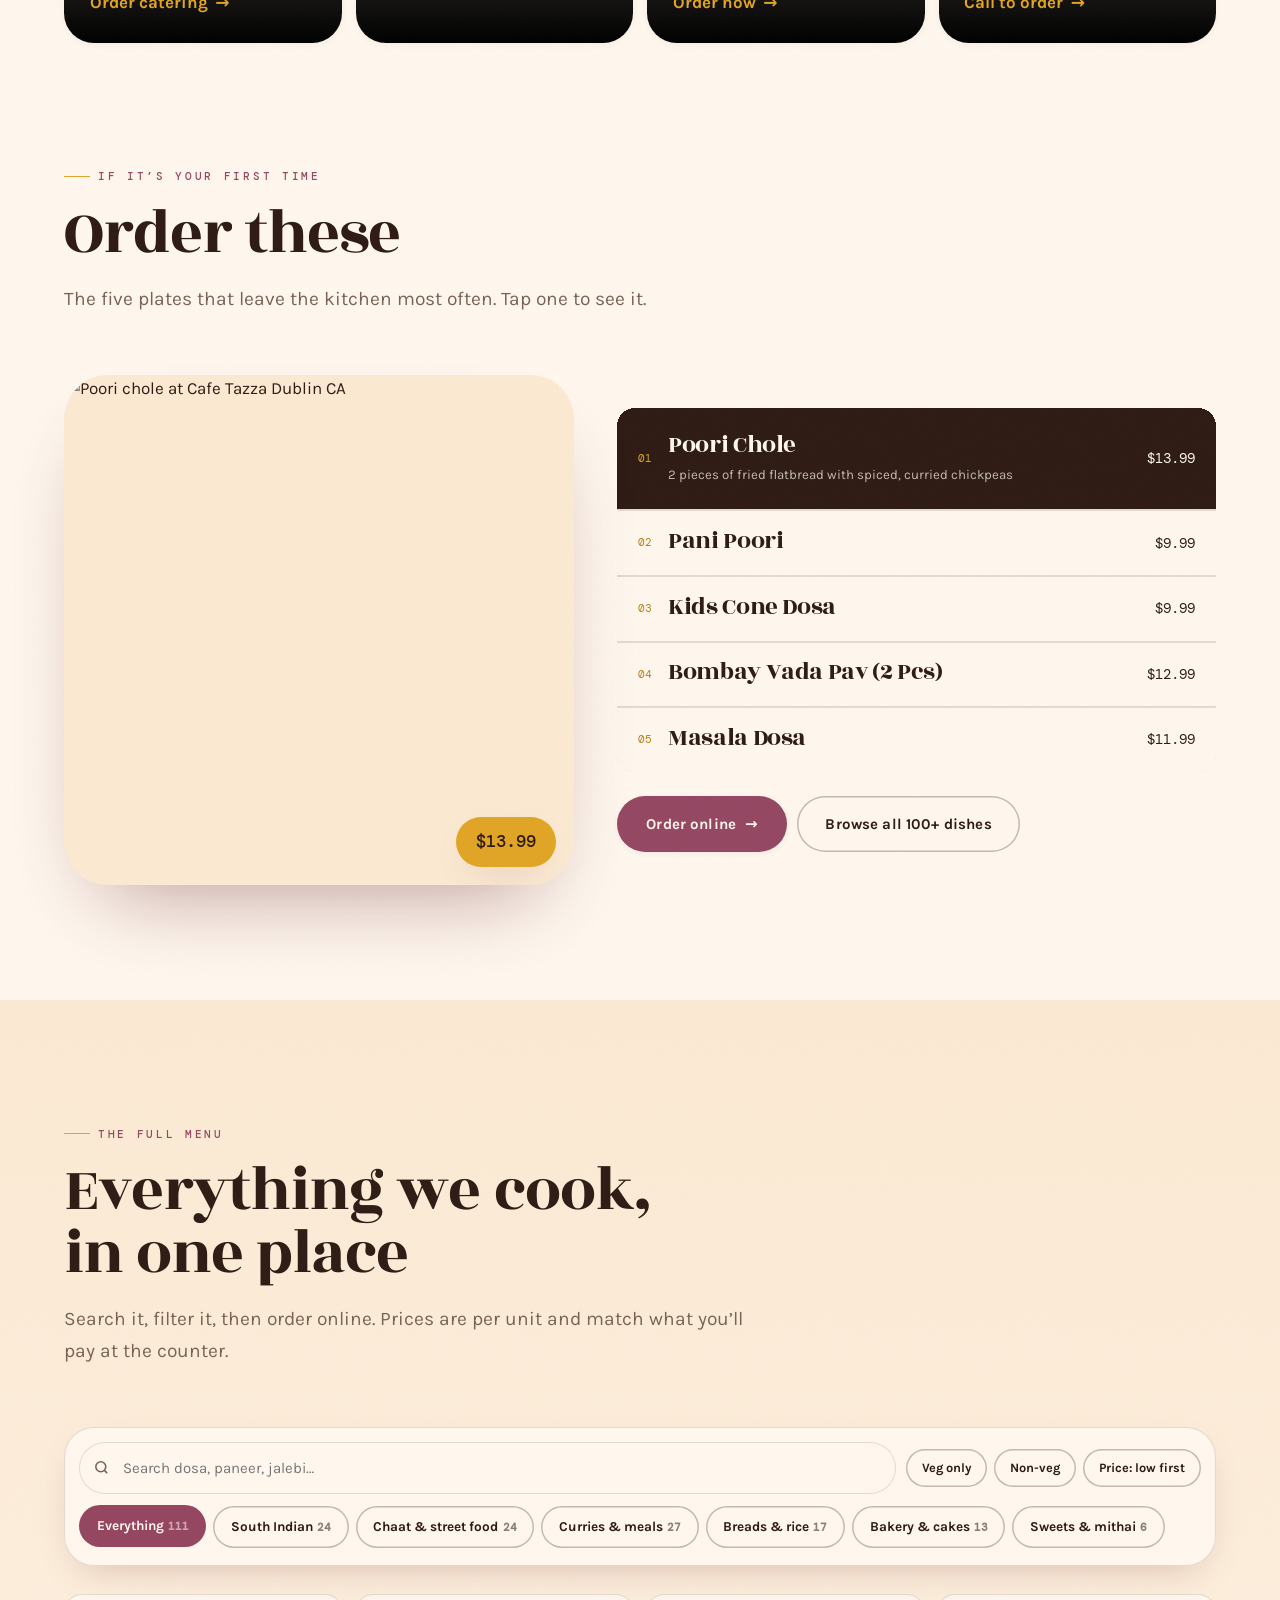
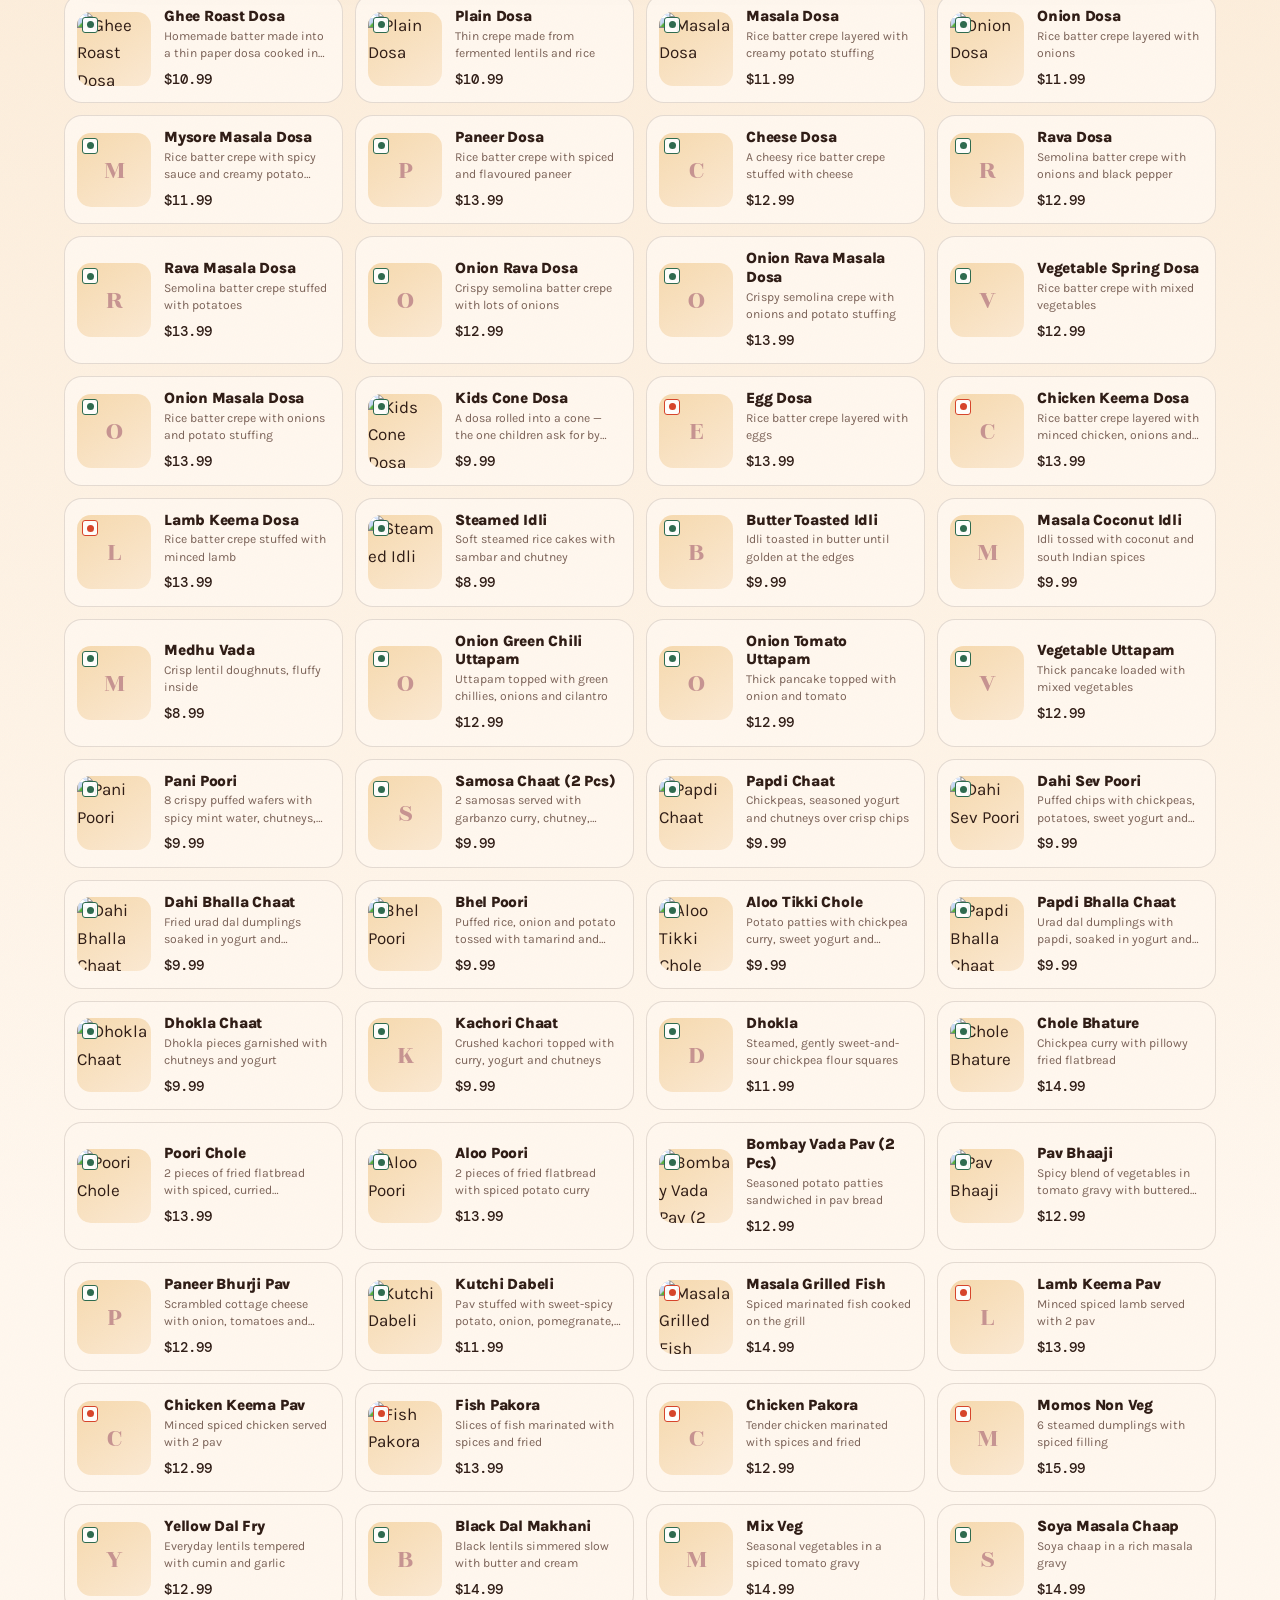
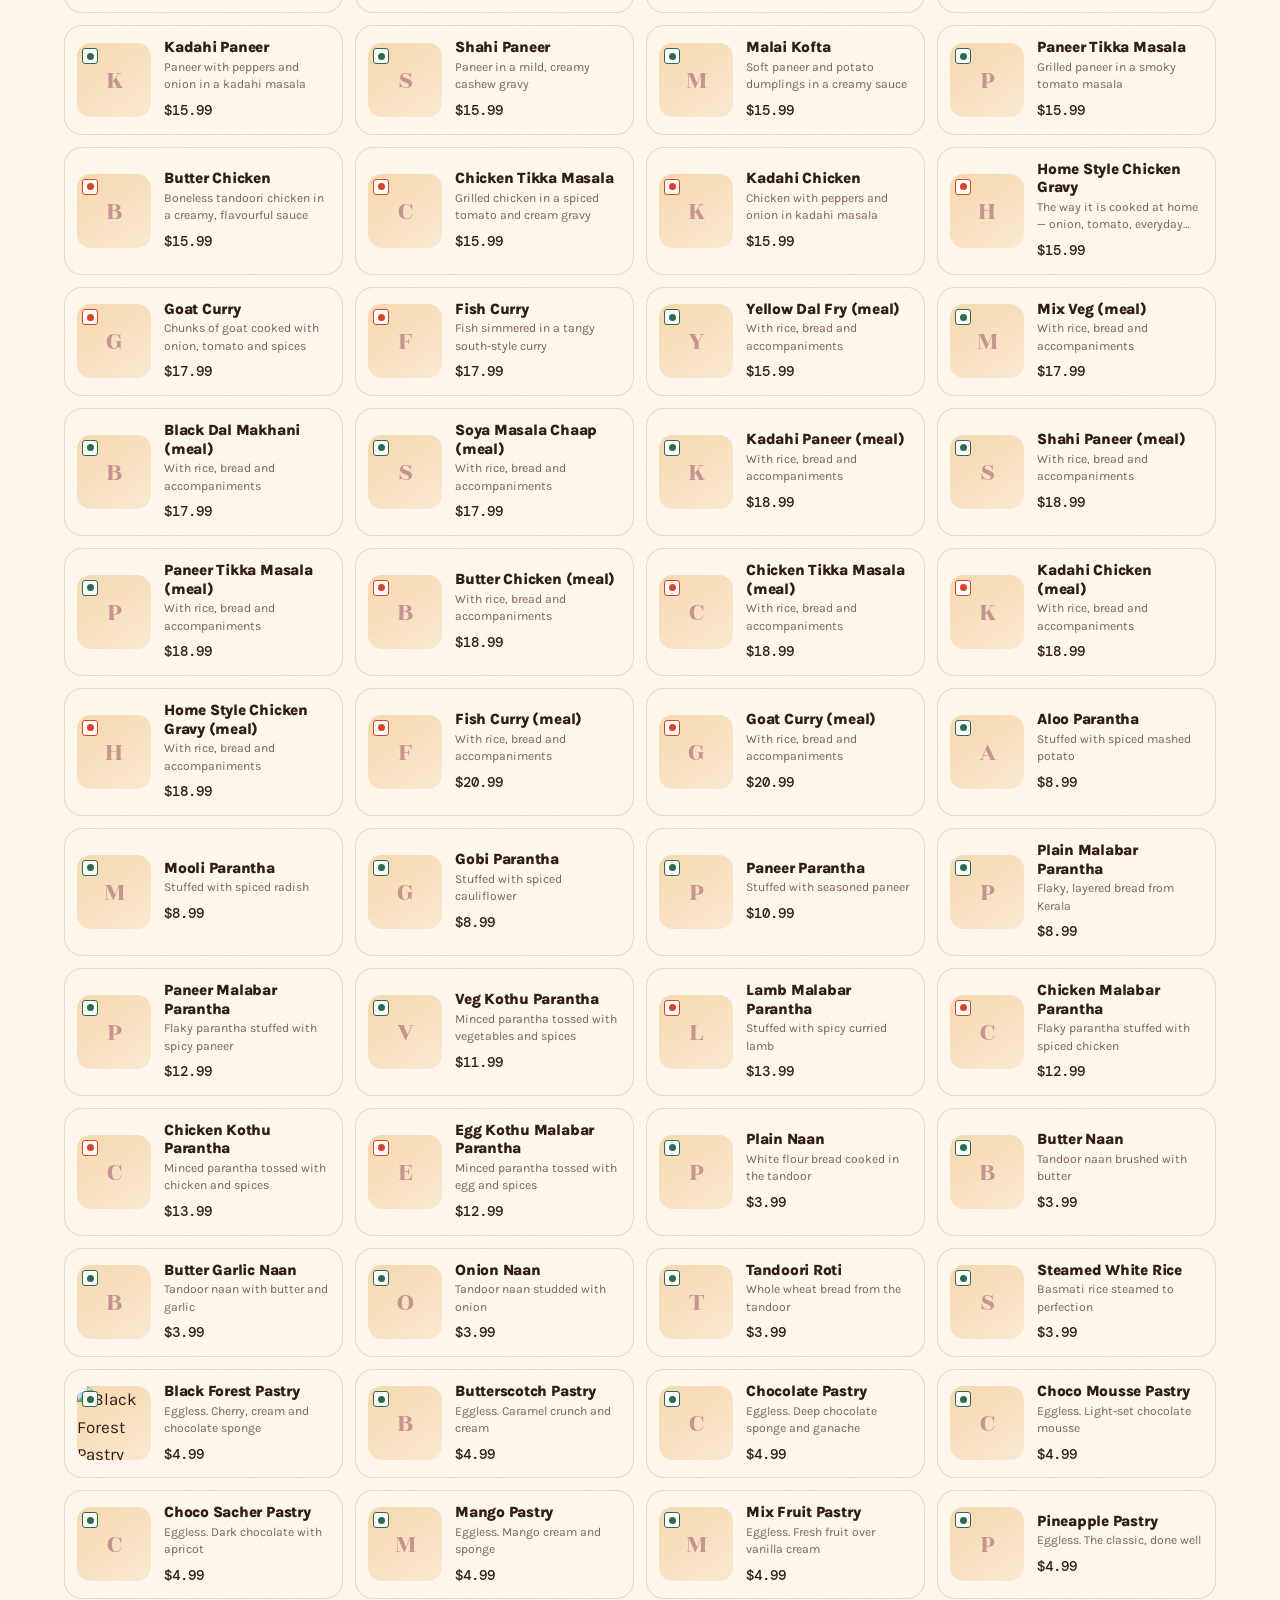
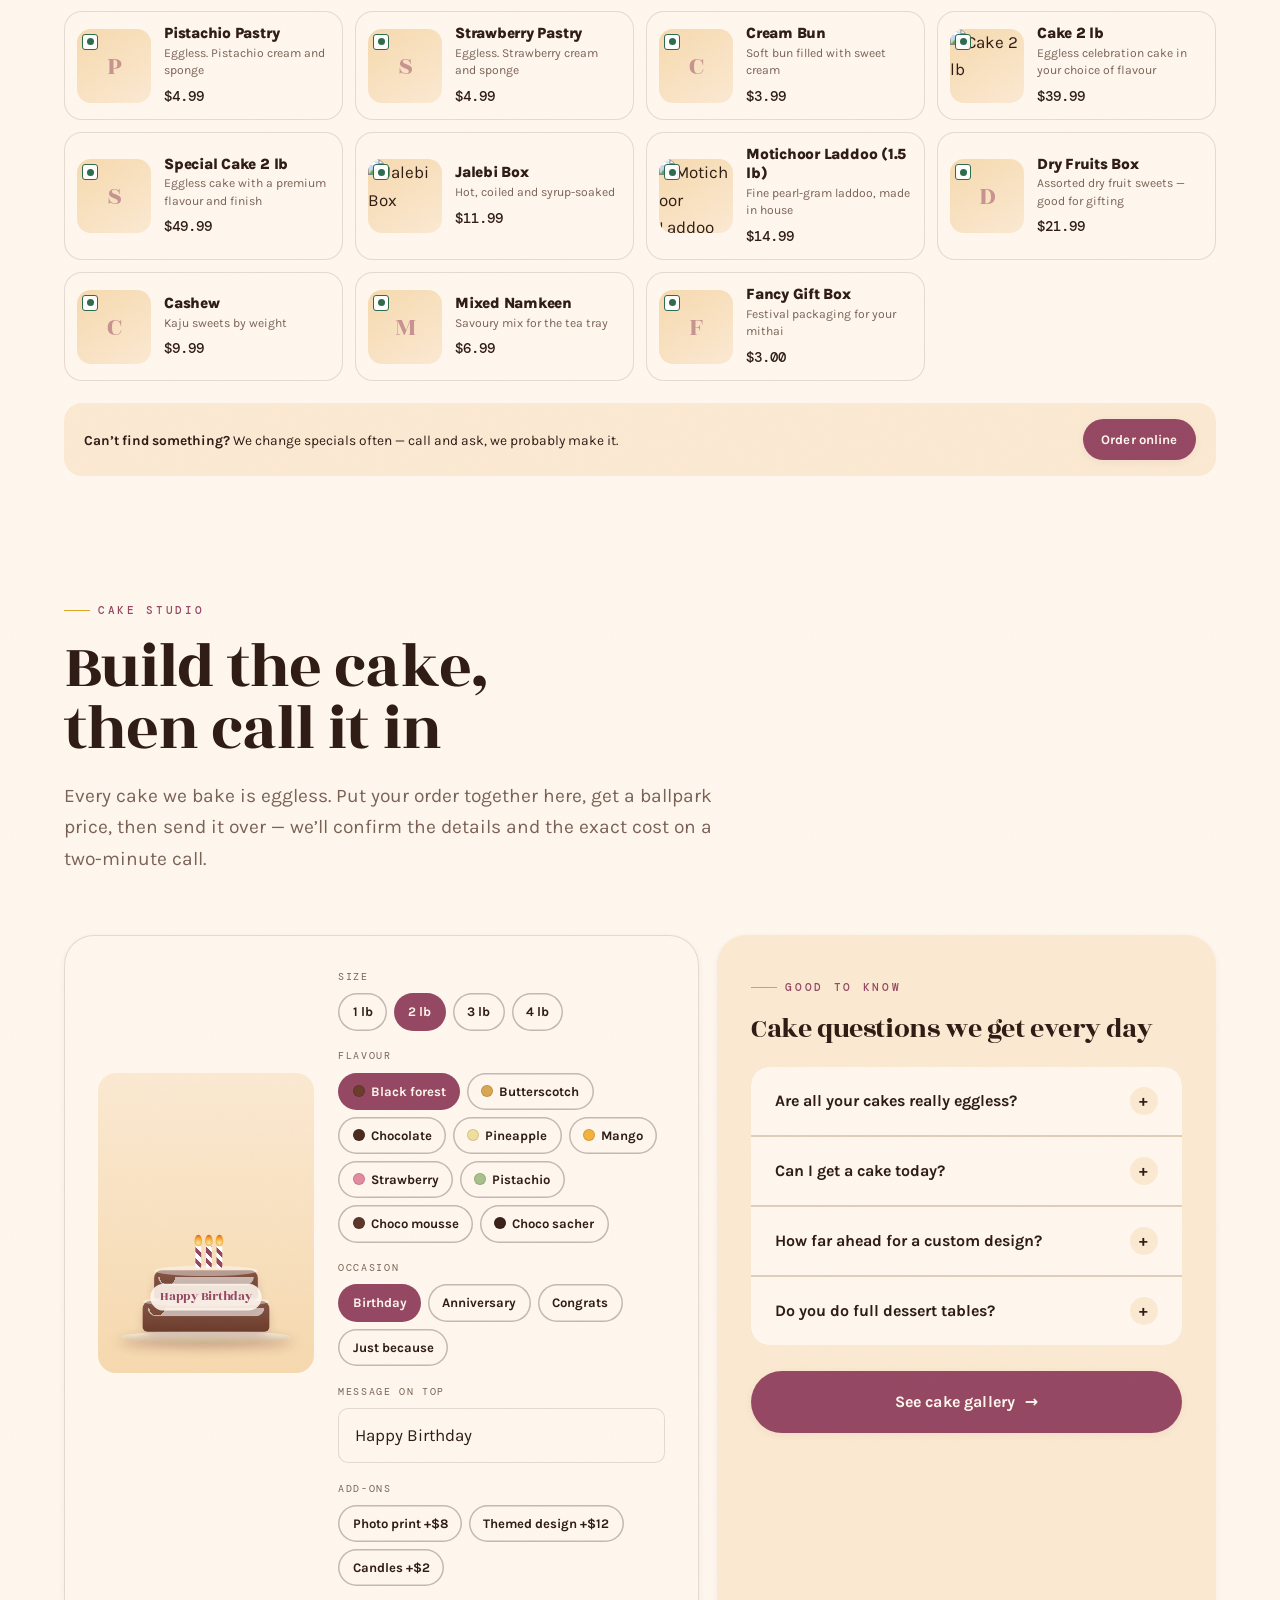
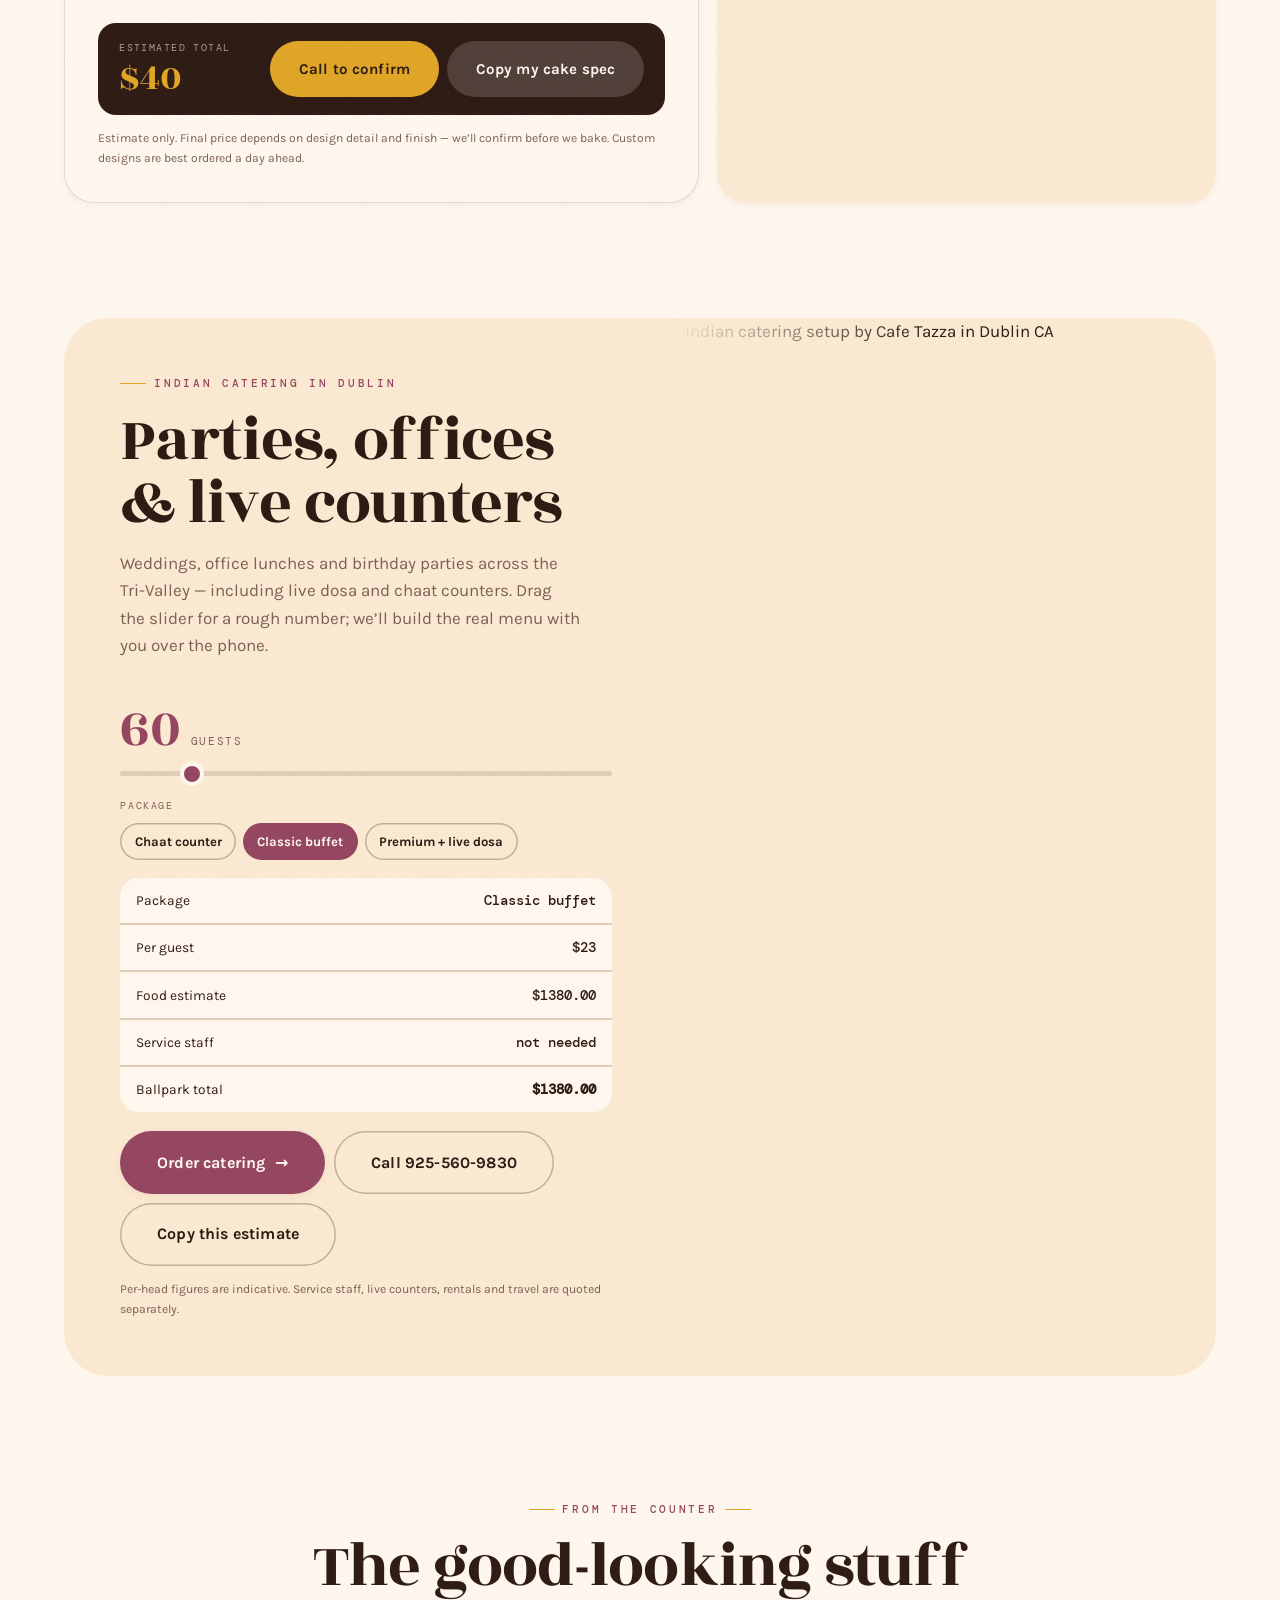
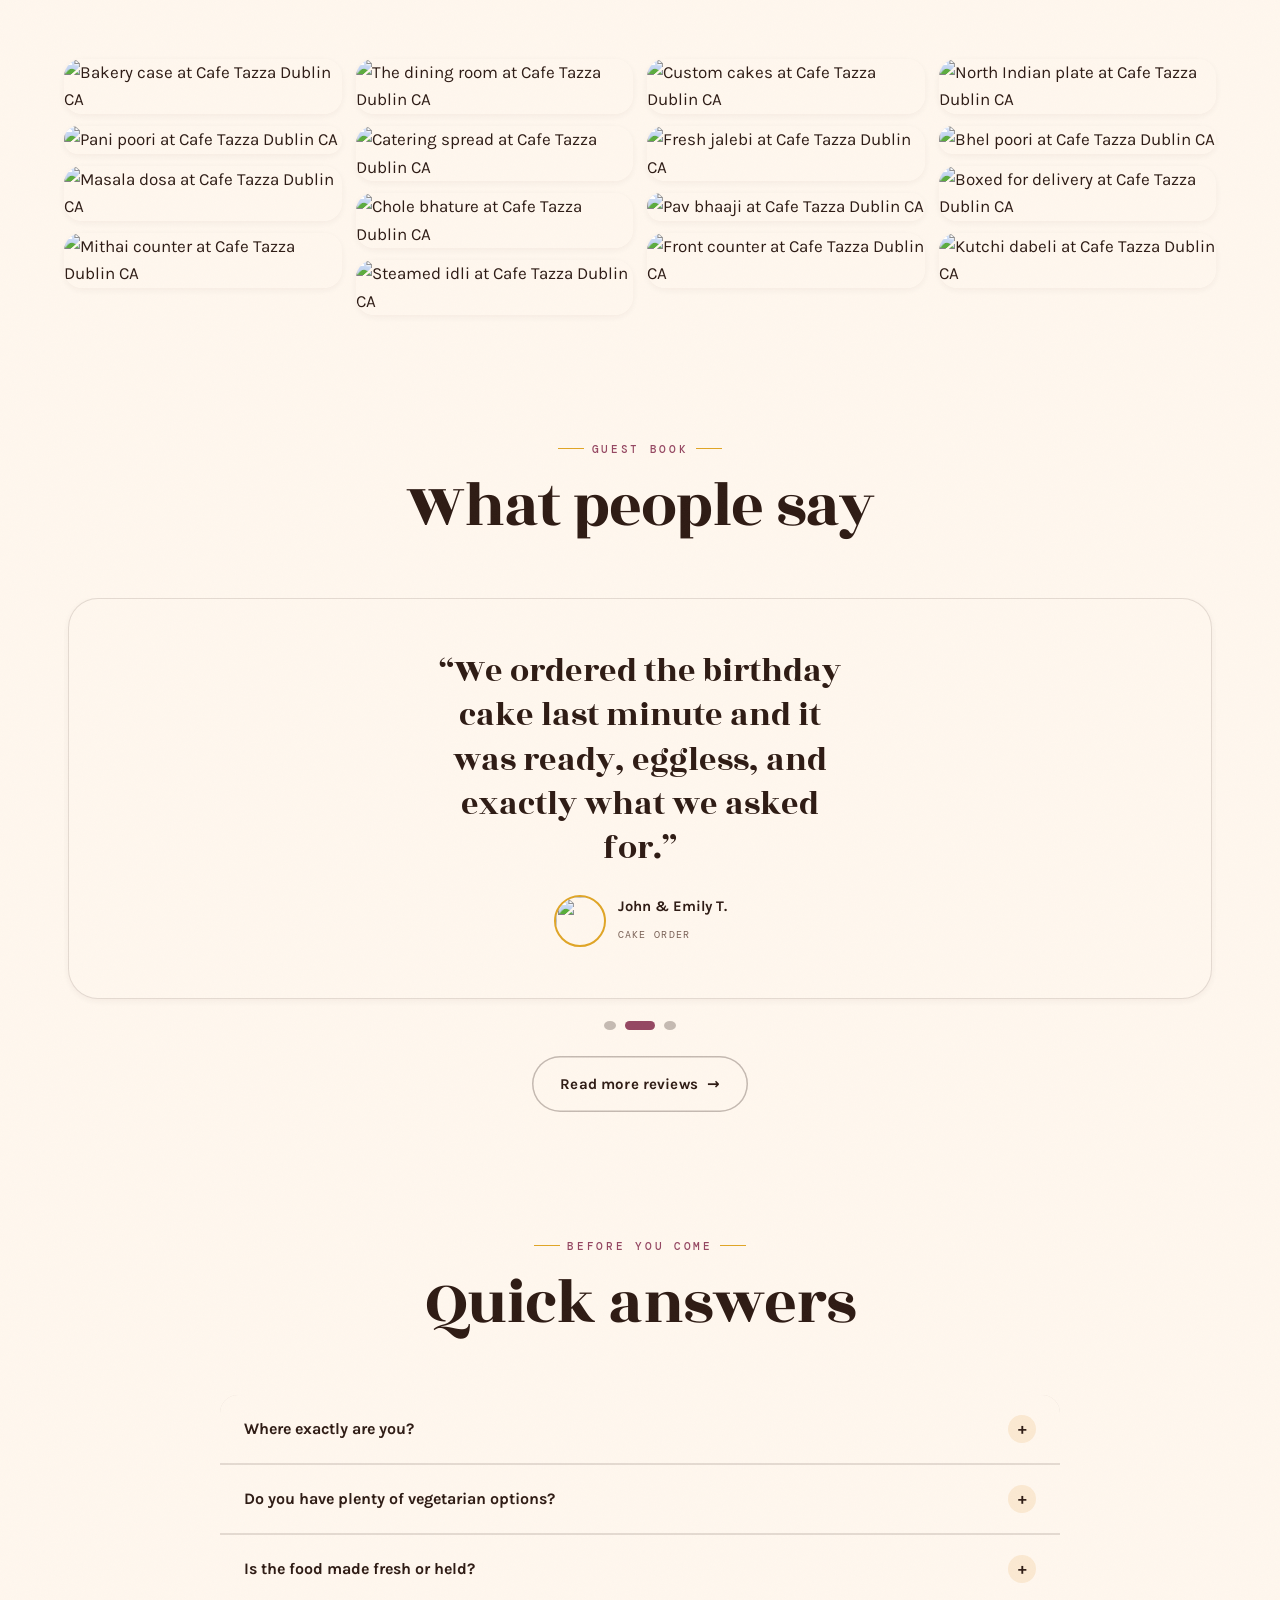
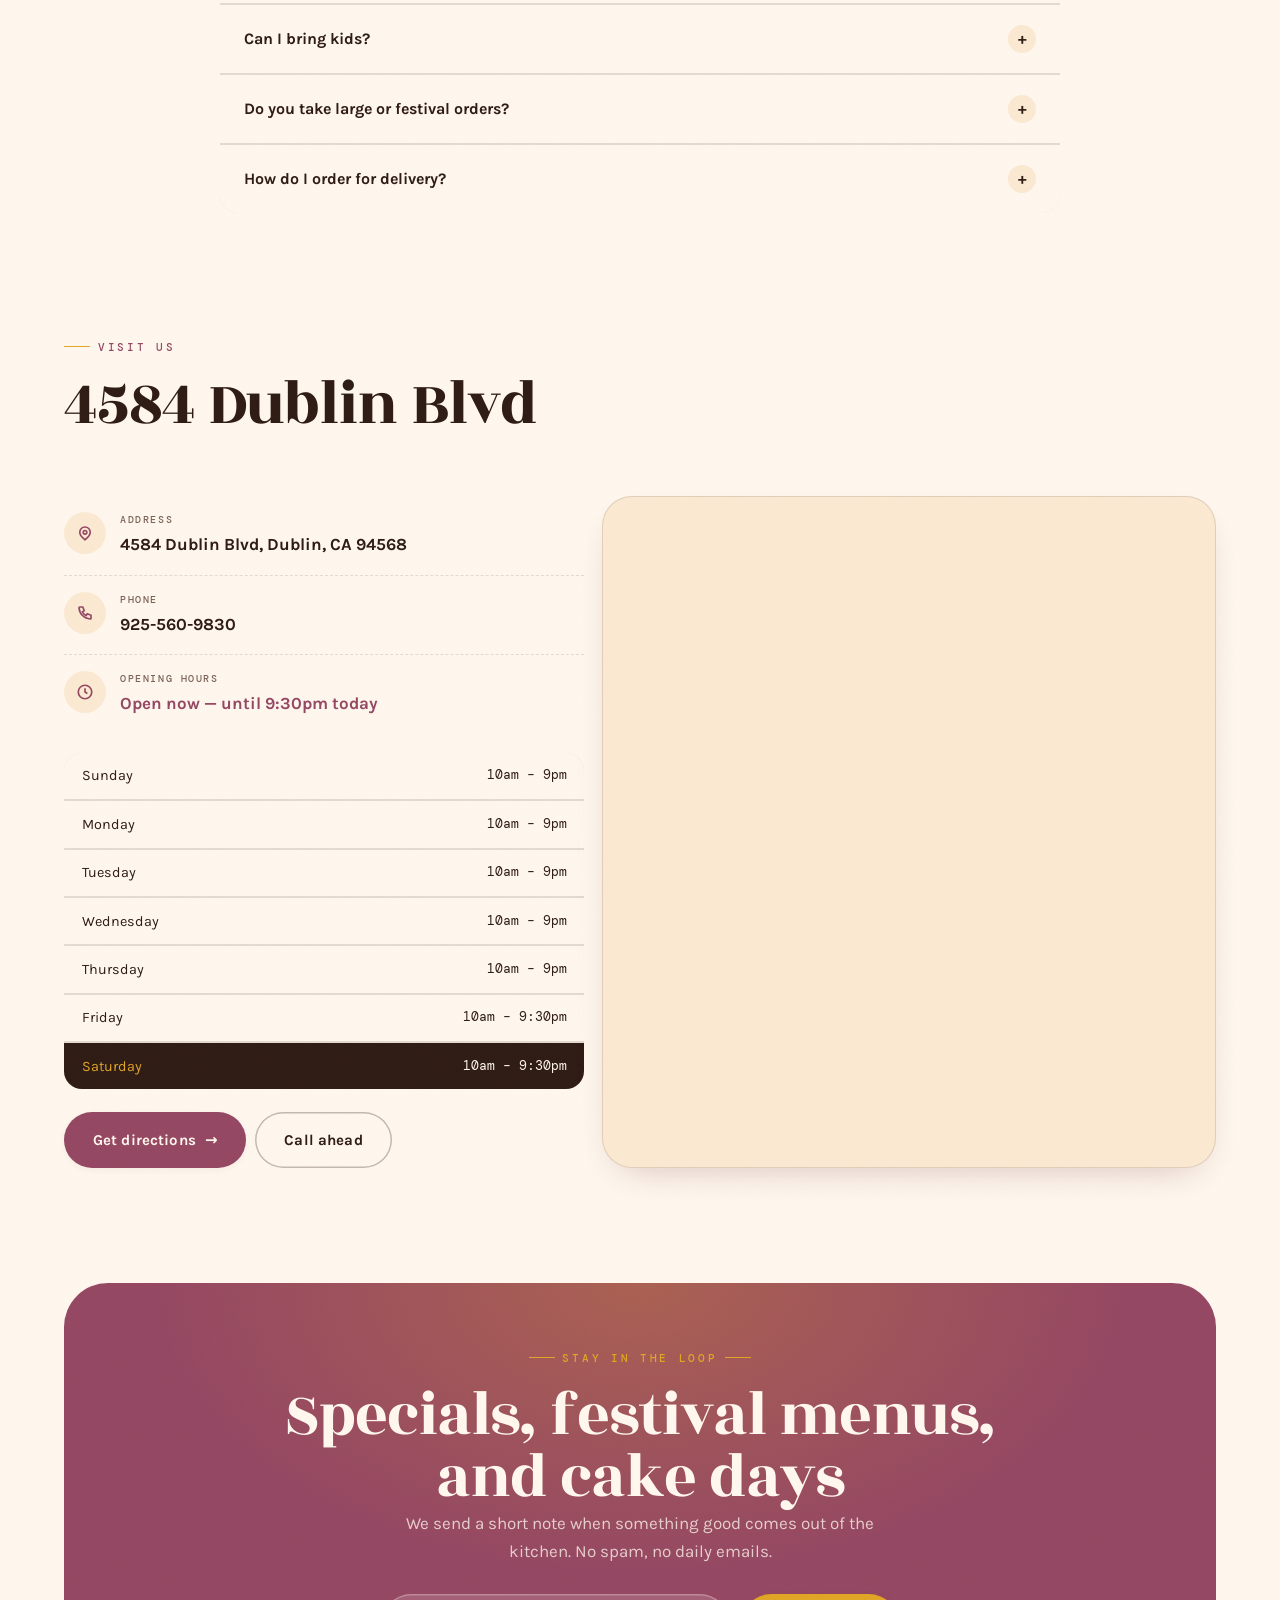
==== commit 68af1f3b: "Internal Pages" ====
--- a/index.html
+++ b/index.html
@@ -106,14 +106,15 @@
             <svg viewBox="0 0 12 8" fill="none" aria-hidden="true"><path d="M1 1.5 6 6.5l5-5" stroke="currentColor" stroke-width="2" stroke-linecap="round"/></svg>
           </button>
           <ul class="sub">
-            <li><a href="#cakes">Eggless cakes &amp; bakery</a></li>
-            <li><a href="#cakes">Birthday &amp; custom cakes</a></li>
-            <li><a href="#menuSec" data-jump="chaat">Indian chaat &amp; street food</a></li>
-            <li><a href="#menuSec" data-jump="south">South Indian &amp; dosa</a></li>
-            <li><a href="#menuSec" data-jump="north">North Indian meals</a></li>
-            <li><a href="#menuSec" data-jump="sweet">Indian sweets &amp; mithai</a></li>
-            <li><a href="https://order.boons.io/site/catering/cafe-tazza/115/y" target="_blank" rel="noopener">Catering for events</a></li>
-            <li><a href="#visit">Family &amp; kids friendly</a></li>
+            <li><a href="indian-bakery-eggless-cakes-dublin">Indian Bakery &amp; Eggless Cakes</a></li>
+            <li><a href="indian-chaat-dublin">Indian Chaat &amp; Street Food</a></li>
+            <li><a href="south-indian-restaurant-dublin">South Indian Restaurant In Dublin</a></li>
+            <li><a href="indian-restaurant-dublin-ca">Indian Restaurant In Dublin CA</a></li>
+            <li><a href="indian-sweets-dublin">Indian Sweets &amp; Mithai</a></li>
+            <li><a href="birthday-cakes-dublin">Birthday &amp; Custom Cakes</a></li>
+            <li><a href="order-indian-food-dublin">Online Ordering &amp; Delivery</a></li>
+            <li><a href="family-restaurant-dublin">Family &amp; Kids-Friendly Restaurant</a></li>
+            <li><a href="indian-catering-dublin">Indian Catering In Dublin,CA</a></li>
           </ul>
         </li>
         <li><a class="nv" href="#reviews">Reviews</a></li>
@@ -147,10 +148,15 @@
   <a href="#menuSec">Full Menu</a>
   <a href="#explore">Explore Cafe Tazza</a>
   <div class="sub-list">
-    <a href="#cakes">Eggless cakes &amp; bakery</a>
-    <a href="#menuSec" data-jump="chaat">Chaat &amp; street food</a>
-    <a href="#menuSec" data-jump="south">South Indian &amp; dosa</a>
-    <a href="#menuSec" data-jump="sweet">Sweets &amp; mithai</a>
+    <a href="indian-bakery-eggless-cakes-dublin">Indian Bakery &amp; Eggless Cakes</a>
+    <a href="indian-chaat-dublin">Indian Chaat &amp; Street Food</a>
+    <a href="south-indian-restaurant-dublin">South Indian Restaurant In Dublin</a>
+    <a href="indian-restaurant-dublin-ca">Indian Restaurant In Dublin CA</a>
+    <a href="indian-sweets-dublin">Indian Sweets &amp; Mithai</a>
+    <a href="birthday-cakes-dublin">Birthday &amp; Custom Cakes</a>
+    <a href="order-indian-food-dublin">Online Ordering &amp; Delivery</a>
+    <a href="family-restaurant-dublin">Family &amp; Kids-Friendly Restaurant</a>
+    <a href="indian-catering-dublin">Indian Catering In Dublin,CA</a>
   </div>
   <a class="drawer-hot" href="https://order.boons.io/site/catering/cafe-tazza/115/y" target="_blank" rel="noopener">Catering</a>
   <a href="#reviews">Reviews</a>
@@ -260,56 +266,56 @@
     </div>
 
     <div class="ex-grid">
-      <a class="ex rv tilt" href="https://cafetazza.com/indian-bakery-eggless-cakes-dublin/">
+      <a class="ex rv tilt" href="indian-bakery-eggless-cakes-dublin">
         <img src="https://cafetazza.com/wp-content/uploads/2025/12/X1A6251-scaled.jpg" alt="Eggless cakes and pastries at Cafe Tazza in Dublin CA" loading="lazy">
         <span class="ex-n">Bakery</span>
         <span class="ex-go"><svg width="15" height="15" viewBox="0 0 24 24" fill="none" stroke="currentColor" stroke-width="2.6" stroke-linecap="round"><path d="M7 17 17 7M9 7h8v8"/></svg></span>
         <div class="ex-c"><h3>Eggless cakes &amp; pastries</h3><p>Baked fresh every morning &mdash; black forest, butterscotch, pistachio and more, all egg-free.</p></div>
       </a>
 
-      <a class="ex rv rv-d1 tilt" href="https://cafetazza.com/birthday-cakes-dublin/">
+      <a class="ex rv rv-d1 tilt" href="birthday-cakes-dublin">
         <img src="https://cafetazza.com/wp-content/uploads/2026/06/birthday-custom-cakes.jpg" alt="Birthday and custom cakes at Cafe Tazza Dublin CA" loading="lazy">
         <span class="ex-n">Celebrations</span>
         <span class="ex-go"><svg width="15" height="15" viewBox="0 0 24 24" fill="none" stroke="currentColor" stroke-width="2.6" stroke-linecap="round"><path d="M7 17 17 7M9 7h8v8"/></svg></span>
         <div class="ex-c"><h3>Birthday &amp; custom cakes</h3><p>Photo prints, themes and last-minute rescues. Same-day options most days.</p></div>
       </a>
 
-      <a class="ex rv rv-d2 tilt" href="https://cafetazza.com/indian-chaat-dublin/">
+      <a class="ex rv rv-d2 tilt" href="indian-chaat-dublin">
         <img src="https://cafetazza.com/wp-content/uploads/2025/12/image-19.jpg" alt="Pani puri and Indian street food chaat at Cafe Tazza Dublin CA" loading="lazy">
         <span class="ex-n">Street food</span>
         <span class="ex-go"><svg width="15" height="15" viewBox="0 0 24 24" fill="none" stroke="currentColor" stroke-width="2.6" stroke-linecap="round"><path d="M7 17 17 7M9 7h8v8"/></svg></span>
         <div class="ex-c"><h3>Chaat &amp; street food</h3><p>Pani poori, sev poori, bhel, vada pav, pav bhaji &mdash; assembled to order so nothing goes soggy.</p></div>
       </a>
 
-      <a class="ex rv rv-d3 tilt" href="https://cafetazza.com/south-indian-restaurant-dublin/">
+      <a class="ex rv rv-d3 tilt" href="south-indian-restaurant-dublin">
         <img src="https://cafetazza.com/wp-content/uploads/2025/12/X1A6095-scaled-e1766937586384.jpg" alt="South Indian dosa at Cafe Tazza Dublin CA" loading="lazy">
         <span class="ex-n">South Indian</span>
         <span class="ex-go"><svg width="15" height="15" viewBox="0 0 24 24" fill="none" stroke="currentColor" stroke-width="2.6" stroke-linecap="round"><path d="M7 17 17 7M9 7h8v8"/></svg></span>
         <div class="ex-c"><h3>Dosa, idli &amp; uttapam</h3><p>Batter fermented in house. Eighteen kinds of dosa, including a cone dosa the kids ask for by name.</p></div>
       </a>
 
-      <a class="ex rv tilt" href="https://cafetazza.com/family-restaurant-dublin/">
+      <a class="ex rv tilt" href="indian-restaurant-dublin-ca#north">
         <img src="https://cafetazza.com/wp-content/uploads/2025/12/X1A6244-scaled-e1766250596483.jpg" alt="North Indian curries and naan at Cafe Tazza Dublin CA" loading="lazy">
         <span class="ex-n">North Indian</span>
         <span class="ex-go"><svg width="15" height="15" viewBox="0 0 24 24" fill="none" stroke="currentColor" stroke-width="2.6" stroke-linecap="round"><path d="M7 17 17 7M9 7h8v8"/></svg></span>
         <div class="ex-c"><h3>Curries, naan &amp; meals</h3><p>Butter chicken, kadahi paneer, dal makhani and goat curry &mdash; as a plate or a full meal.</p></div>
       </a>
 
-      <a class="ex rv rv-d1 tilt" href="https://cafetazza.com/indian-sweets-dublin/">
+      <a class="ex rv rv-d1 tilt" href="indian-sweets-dublin">
         <img src="https://cafetazza.com/wp-content/uploads/2025/12/X1A6299-scaled.jpg" alt="Indian sweets and mithai at Cafe Tazza Dublin CA" loading="lazy">
         <span class="ex-n">Mithai</span>
         <span class="ex-go"><svg width="15" height="15" viewBox="0 0 24 24" fill="none" stroke="currentColor" stroke-width="2.6" stroke-linecap="round"><path d="M7 17 17 7M9 7h8v8"/></svg></span>
         <div class="ex-c"><h3>Sweets &amp; mithai</h3><p>Jalebi, motichoor laddoo, dry-fruit boxes. Festival quantities and gift boxes on request.</p></div>
       </a>
 
-      <a class="ex ex-hot rv rv-d2 tilt" href="https://order.boons.io/site/catering/cafe-tazza/115/y" target="_blank" rel="noopener">
+      <a class="ex ex-hot rv rv-d2 tilt" href="indian-catering-dublin">
         <img src="https://cafetazza.com/wp-content/uploads/2025/12/X1A6084-scaled.jpg" alt="Indian catering in Dublin CA by Cafe Tazza" loading="lazy">
         <span class="ex-n">Catering</span>
         <span class="ex-go"><svg width="15" height="15" viewBox="0 0 24 24" fill="none" stroke="currentColor" stroke-width="2.6" stroke-linecap="round"><path d="M7 17 17 7M9 7h8v8"/></svg></span>
         <div class="ex-c"><h3>Catering &amp; live counters</h3><p>Weddings, birthdays, office lunches. Live dosa and chaat counters if you want a show.</p></div>
       </a>
 
-      <a class="ex rv rv-d3 tilt" href="https://cafetazza.com/indian-restaurant-dublin-ca/">
+      <a class="ex rv rv-d3 tilt" href="indian-restaurant-dublin-ca">
         <img src="https://cafetazza.com/wp-content/uploads/2025/12/X1A6142-scaled.jpg" alt="Fresh Indian bakery counter at Cafe Tazza Dublin CA" loading="lazy">
         <span class="ex-n">Dine in</span>
         <span class="ex-go"><svg width="15" height="15" viewBox="0 0 24 24" fill="none" stroke="currentColor" stroke-width="2.6" stroke-linecap="round"><path d="M7 17 17 7M9 7h8v8"/></svg></span>
@@ -378,7 +384,7 @@
       <h2>However you want it</h2>
     </div>
     <div class="ways">
-      <a class="way rv" href="https://order.boons.io/site/catering/cafe-tazza/115/y" target="_blank" rel="noopener">
+      <a class="way rv" href="indian-catering-dublin">
         <img src="https://cafetazza.com/wp-content/uploads/2025/12/istockphoto-637765812-612x612-1.jpg" alt="Indian wedding catering spread by Cafe Tazza" loading="lazy">
         <span class="way-i"><svg width="20" height="20" viewBox="0 0 24 24" fill="none" stroke="currentColor" stroke-width="2"><path d="M3 18h18M5 18a7 7 0 0 1 14 0M12 6V4"/><circle cx="12" cy="7" r="1.6"/></svg></span>
         <h3>Catering</h3><p>Events, parties and office lunches across the Tri-Valley.</p>
@@ -389,7 +395,7 @@
         <span class="way-i"><svg width="20" height="20" viewBox="0 0 24 24" fill="none" stroke="currentColor" stroke-width="2" stroke-linecap="round"><path d="M6 3v8a2 2 0 0 0 4 0V3M8 11v10M17 3c-1.5 2-2 4-2 6h4c0-2-.5-4-2-6zM17 9v12"/></svg></span>
         <h3>Dine in</h3><p>Casual seating, kid-friendly, no fuss. Walk in and sit down.</p>
       </article>
-      <a class="way rv rv-d2" href="https://order.boons.io/site/cafe-tazza/115/y" target="_blank" rel="noopener">
+      <a class="way rv rv-d2" href="order-indian-food-dublin">
         <img src="https://cafetazza.com/wp-content/uploads/2026/06/indian-food-delivery-dublin.jpg" alt="Order Indian food online in Dublin CA" loading="lazy">
         <span class="way-i"><svg width="20" height="20" viewBox="0 0 24 24" fill="none" stroke="currentColor" stroke-width="2"><path d="M2 7h11v9H2zM13 10h4l4 3v3h-8z"/><circle cx="6" cy="18" r="2"/><circle cx="17" cy="18" r="2"/></svg></span>
         <h3>Delivery</h3><p>Hot food to your door across Dublin and nearby.</p>
@@ -558,7 +564,7 @@
           <div class="qa"><button>How far ahead for a custom design?<span class="pm">+</span></button><div class="a"><p>A day is comfortable. For photo prints, themed toppers or anything over 3 lb, give us 24 hours and we&rsquo;ll get it right.</p></div></div>
           <div class="qa"><button>Do you do full dessert tables?<span class="pm">+</span></button><div class="a"><p>We do &mdash; cake plus mithai, jalebi and pastries, priced per head. Use the catering estimate below and mention &ldquo;dessert table&rdquo; when you call.</p></div></div>
         </div>
-        <a class="btn btn-lg btn-full" href="https://cafetazza.com/birthday-cakes-dublin/">See cake gallery <span class="ar">&rarr;</span></a>
+        <a class="btn btn-lg btn-full" href="indian-bakery-eggless-cakes-dublin#collection">See cake gallery <span class="ar">&rarr;</span></a>
       </div>
     </div>
   </div>
@@ -734,9 +740,6 @@
           <a href="https://www.instagram.com/cafetazzadublin/" target="_blank" rel="noopener" aria-label="Cafe Tazza on Instagram">
             <svg viewBox="0 0 24 24" fill="none" stroke="currentColor" stroke-width="2" aria-hidden="true"><rect x="3" y="3" width="18" height="18" rx="5"/><circle cx="12" cy="12" r="4"/><circle cx="17.2" cy="6.8" r="1.2" fill="currentColor" stroke="none"/></svg>
           </a>
-          <a href="tel:+19255609830" aria-label="Call Cafe Tazza">
-            <svg viewBox="0 0 24 24" fill="none" stroke="currentColor" stroke-width="2" aria-hidden="true"><path d="M22 16.9v3a2 2 0 0 1-2.2 2 19.8 19.8 0 0 1-8.6-3.1 19.5 19.5 0 0 1-6-6A19.8 19.8 0 0 1 2.1 4.2 2 2 0 0 1 4.1 2h3a2 2 0 0 1 2 1.7c.1 1 .4 1.9.7 2.8a2 2 0 0 1-.4 2.1L8.1 9.9a16 16 0 0 0 6 6l1.3-1.3a2 2 0 0 1 2.1-.5c.9.4 1.8.6 2.8.8a2 2 0 0 1 1.7 2z" stroke-linecap="round" stroke-linejoin="round"/></svg>
-          </a>
         </div>
       </div>
 
@@ -745,8 +748,9 @@
         <ul class="f-links">
           <li><a href="#dishes">Today's special</a></li>
           <li><a href="#menuSec">Full menu</a></li>
-          <li><a href="#cakes">Cakes &amp; bakery</a></li>
-          <li><a href="https://order.boons.io/site/catering/cafe-tazza/115/y" target="_blank" rel="noopener">Catering</a></li>
+          <li><a href="order-indian-food-dublin">Order &amp; delivery</a></li>
+          <li><a href="indian-bakery-eggless-cakes-dublin">Cakes &amp; bakery</a></li>
+          <li><a href="indian-catering-dublin">Catering</a></li>
           <li><a href="#gallery">Gallery</a></li>
           <li><a href="#faq">FAQ</a></li>
         </ul>
@@ -755,12 +759,12 @@
       <div>
         <h4>Menu sections</h4>
         <ul class="f-links">
-          <li><a href="#menuSec" data-jump="south">South Indian</a></li>
-          <li><a href="#menuSec" data-jump="north">North Indian</a></li>
-          <li><a href="#menuSec" data-jump="chaat">Chaat &amp; snacks</a></li>
+          <li><a href="south-indian-restaurant-dublin">South Indian</a></li>
+          <li><a href="indian-restaurant-dublin-ca#north">North Indian</a></li>
+          <li><a href="indian-chaat-dublin">Chaat &amp; snacks</a></li>
           <li><a href="#menuSec" data-jump="bake">Bakery &amp; cakes</a></li>
-          <li><a href="#menuSec" data-jump="sweet">Sweets &amp; mithai</a></li>
-          <li><a href="#menuSec" data-jump="bread">Breads &amp; rice</a></li>
+          <li><a href="indian-sweets-dublin">Sweets &amp; mithai</a></li>
+          <li><a href="family-restaurant-dublin">Family Restaurant</a></li>
         </ul>
       </div>
 
--- a/css/style.css
+++ b/css/style.css
@@ -38,12 +38,13 @@
   scroll-behavior:smooth;-webkit-text-size-adjust:100%;
   max-width:100%;
   overflow-x:hidden;
-  overflow-x:clip;
 }
 body{
   margin:0;background:var(--milk);color:var(--ink);
   font-family:var(--body);font-size:17px;line-height:1.62;
-  font-weight:400;max-width:100%;
+  font-weight:400;max-width:100%;width:100%;
+  overflow-x:hidden;
+  overflow-wrap:anywhere;
   -webkit-font-smoothing:antialiased;
 }
 body.locked{overflow:hidden}
@@ -75,10 +76,10 @@
 .eyebrow.center{justify-content:center}
 .eyebrow.center::after{content:"";width:26px;height:1px;background:var(--gold);flex:none}
 
-.wrap{max-width:var(--maxw);margin-inline:auto;padding-inline:var(--pad);min-width:0}
-#main,header,footer,.topbar,.marq{overflow-x:clip;max-width:100%}
+.wrap{max-width:var(--maxw);margin-inline:auto;padding-inline:var(--pad);min-width:0;width:100%}
+#main,footer,.topbar,.marq,.page-hero,.si-hero,.ir-banner,.od-stage,.ct-hero,.fm-hero,.bc-photos,.bake-media{overflow-x:clip;max-width:100%}
 /* grid children default to min-width:auto, which lets wide content push the page */
-.studio>*,.visit>*,.story>*,.band>*,.ways>*,.hero-grid>*,.spot>*,.f-grid>*,.cake-wrap>*{min-width:0}
+.studio>*,.visit>*,.story>*,.band>*,.ways>*,.hero-grid>*,.spot>*,.f-grid>*,.cake-wrap>*,.bake-grid>*,.page-hero .hero-grid>*,.si-hero>*,.fm-hero>*,.ct-hero>*,.od-paths>*,.bc-invite>*{min-width:0}
 section{position:relative}
 .sec{padding-block:clamp(64px,9vw,132px)}
 .sec-head{max-width:760px;margin-bottom:clamp(34px,5vw,60px)}
@@ -197,7 +198,7 @@
 }
 h1 .flip>span{grid-area:1/1;opacity:0;transform:translateY(60%) rotate(4deg);transition:opacity .6s var(--ease),transform .6s var(--ease)}
 h1 .flip>span.on{opacity:1;transform:none}
-h1 em{font-style:normal;position:relative;white-space:nowrap}
+h1 em{font-style:normal;position:relative}
 h1 em svg{position:absolute;left:-2%;bottom:-.02em;width:104%;height:.32em;overflow:visible}
 h1 em svg path{fill:none;stroke:var(--gold);stroke-width:7;stroke-linecap:round;stroke-dasharray:520;stroke-dashoffset:520;animation:draw 1.5s var(--ease) 1.1s forwards}
 @keyframes draw{to{stroke-dashoffset:0}}
@@ -685,3 +686,673 @@
 .sw-pistachio{background:#A8C08A}
 .sw-choco-mousse{background:#5C3527}
 .sw-choco-sacher{background:#3B2118}
+.sw-red-velvet{background:#8B2E3A}
+.sw-rasmalai{background:#F4E4B8}
+.sw-oreo{background:#3A3A3A}
+.sw-ferrero{background:#7A4A28}
+.sw-fresh-fruit{background:#E07A5F}
+.sw-truffle{background:#3D2418}
+
+/* ============================================================
+   INNER PAGE — EGGLESS BAKERY
+   ============================================================ */
+.page-hero{
+  padding:22px 0 clamp(36px,6vw,70px);
+  overflow:hidden;position:relative;
+}
+.page-hero h1{font-size:clamp(2.35rem,5.4vw,4.55rem)}
+.crumbs{
+  display:flex;flex-wrap:wrap;align-items:center;gap:.55em;
+  font-family:var(--mono);font-size:.66rem;letter-spacing:.16em;
+  text-transform:uppercase;color:var(--ink-soft);margin-bottom:1.35rem;font-weight:500;
+}
+.crumbs a{color:var(--maroon);font-weight:600}
+.crumbs .sep{opacity:.4}
+.bake-media{position:relative;padding:8px 4px 28px 8px}
+.bake-media .stamp{top:0;left:0}
+.bake-media .m1{border-radius:var(--r-xl);overflow:hidden;box-shadow:var(--shadow-l);aspect-ratio:4/5}
+.bake-media .m1 img{width:100%;height:100%;object-fit:cover}
+.bake-media .m2{
+  position:absolute;right:-3%;bottom:-6%;width:46%;
+  border-radius:var(--r-m);overflow:hidden;box-shadow:var(--shadow-l);
+  border:6px solid var(--milk);aspect-ratio:1;
+}
+.bake-media .m2 img{width:100%;height:100%;object-fit:cover}
+.bake-badge{
+  position:absolute;top:18px;right:18px;z-index:3;
+  background:var(--gold);color:var(--ink);border-radius:999px;
+  padding:.55rem 1rem;font-family:var(--mono);font-size:.62rem;
+  letter-spacing:.14em;text-transform:uppercase;font-weight:500;
+  box-shadow:var(--shadow-m);
+}
+.bake-float{
+  position:absolute;left:-10px;bottom:18%;z-index:4;
+  background:var(--maroon);color:var(--milk);border-radius:var(--r-m);
+  padding:1rem 1.15rem;box-shadow:var(--shadow-l);max-width:160px;
+  transform:rotate(-4deg);
+}
+.bake-float b{display:block;font-family:var(--display);font-size:1.85rem;line-height:1;color:var(--gold)}
+.bake-float span{display:block;font-family:var(--mono);font-size:.58rem;letter-spacing:.12em;text-transform:uppercase;margin-top:.35rem;opacity:.82}
+@media(max-width:520px){
+  .bake-float{left:8px;bottom:12%;padding:.75rem .85rem;max-width:130px}
+  .bake-float b{font-size:1.4rem}
+  .bake-media .m2{width:42%;right:-2%;bottom:-4%}
+}
+
+.bake-offers{display:grid;gap:14px;grid-template-columns:1fr}
+@media(min-width:680px){.bake-offers{grid-template-columns:repeat(2,1fr)}}
+@media(min-width:1060px){.bake-offers{grid-template-columns:repeat(4,1fr)}}
+
+.flav-cloud{
+  display:flex;flex-wrap:wrap;gap:10px;justify-content:center;
+}
+.flav-pill{
+  display:inline-flex;align-items:center;gap:.55em;
+  padding:.62rem 1.05rem;border-radius:999px;background:var(--milk);
+  box-shadow:inset 0 0 0 1.5px var(--line-strong);font-weight:700;font-size:.88rem;
+  transition:transform .35s var(--ease),box-shadow .35s var(--ease),background .35s;
+}
+.flav-pill:hover{transform:translateY(-3px);box-shadow:var(--shadow-m);background:var(--cream)}
+.flav-pill .sw{width:14px;height:14px;border-radius:50%;box-shadow:inset 0 0 0 1px rgba(46,27,20,.18);flex:none}
+
+.why-list{display:grid;gap:12px;margin:1.6rem 0 0}
+.why-item{
+  display:grid;grid-template-columns:auto 1fr;gap:.9rem;align-items:start;
+  padding:1rem 1.1rem;background:var(--cream);border-radius:var(--r-m);
+}
+.why-item .ic{
+  width:42px;height:42px;border-radius:50%;background:var(--maroon);color:var(--gold);
+  display:grid;place-items:center;flex:none;
+}
+.why-item b{display:block;font-family:var(--display);font-size:1.2rem;line-height:1.1;margin-bottom:.2rem}
+.why-item p{margin:0;font-size:.9rem;color:var(--ink-soft)}
+
+.bake-mosaic{
+  display:grid;gap:12px;grid-template-columns:1.2fr .8fr;grid-template-rows:1fr 1fr;
+  min-height:420px;
+}
+.bake-mosaic figure{
+  margin:0;position:relative;overflow:hidden;border-radius:var(--r-l);box-shadow:var(--shadow-s);
+}
+.bake-mosaic figure:first-child{grid-row:1 / span 2}
+.bake-mosaic img{width:100%;height:100%;object-fit:cover;position:absolute;inset:0;transition:transform 1.1s var(--ease)}
+.bake-mosaic figure:hover img{transform:scale(1.07)}
+.bake-mosaic figcaption{
+  position:absolute;left:14px;bottom:14px;z-index:2;
+  font-family:var(--mono);font-size:.62rem;letter-spacing:.14em;text-transform:uppercase;
+  color:var(--ink);background:rgba(255,247,238,.92);padding:.36em .72em;border-radius:999px;
+}
+.bake-mosaic figure::after{content:"";position:absolute;inset:0;background:linear-gradient(180deg,transparent 55%,rgba(46,27,20,.28));pointer-events:none}
+@media(max-width:700px){
+  .bake-mosaic{grid-template-columns:1fr;grid-template-rows:none;min-height:0}
+  .bake-mosaic figure{aspect-ratio:4/3}
+  .bake-mosaic figure:first-child{grid-row:auto;aspect-ratio:4/5}
+}
+
+.cta-pill{
+  display:flex;flex-wrap:wrap;align-items:center;justify-content:space-between;gap:18px;
+  background:linear-gradient(135deg,var(--maroon),var(--maroon-deep));
+  color:var(--milk);border-radius:var(--r-xl);padding:clamp(22px,3.4vw,36px) clamp(22px,4vw,44px);
+  box-shadow:var(--shadow-l);
+}
+.cta-pill h3{color:var(--milk);font-size:clamp(1.6rem,3vw,2.2rem)}
+.cta-pill p{margin:.4rem 0 0;color:rgba(255,247,238,.78);max-width:48ch}
+.cta-pill .hero-cta{margin:0}
+
+.city-grid{display:grid;gap:12px;grid-template-columns:repeat(2,1fr)}
+@media(min-width:800px){.city-grid{grid-template-columns:repeat(4,1fr)}}
+.city-card{
+  text-align:center;padding:1.35rem 1rem;background:var(--cream);border-radius:var(--r-m);
+  box-shadow:var(--shadow-s);
+}
+.city-card b{display:block;font-family:var(--display);font-size:clamp(1.25rem,2vw,1.55rem);color:var(--maroon);line-height:1.05}
+.city-card span{display:block;margin-top:.4rem;font-family:var(--mono);font-size:.62rem;letter-spacing:.14em;text-transform:uppercase;color:var(--ink-soft)}
+.way .pr{position:relative;z-index:2;font-family:var(--mono);font-size:.72rem;color:var(--gold);margin:.15rem 0 .65rem}
+
+/* ============================================================
+   SOUTH INDIAN PAGE — split hero, tasting switcher, menu board
+   ============================================================ */
+.si-hero{
+  display:grid;grid-template-columns:1fr;min-height:0;background:var(--cream);
+}
+@media(min-width:980px){
+  .si-hero{grid-template-columns:minmax(0,1.12fr) minmax(0,.88fr);min-height:min(86vh,740px)}
+}
+.si-hero-pic{position:relative;min-height:380px;overflow:hidden}
+.si-hero-pic img{position:absolute;inset:0;width:100%;height:100%;object-fit:cover}
+.si-hero-pic::after{
+  content:"";position:absolute;inset:auto 0 0 0;height:38%;
+  background:linear-gradient(to top,rgba(46,27,20,.35),transparent);pointer-events:none;
+}
+.si-hero-copy{
+  padding:clamp(28px,5vw,64px) var(--pad);
+  display:flex;flex-direction:column;justify-content:center;
+}
+.si-hero-copy h1{font-size:clamp(2.2rem,5vw,4.1rem)}
+.si-metrics{
+  display:grid;grid-template-columns:repeat(2,1fr);gap:1px;background:var(--line);
+  border-radius:var(--r-m);overflow:hidden;margin-top:2rem;
+}
+@media(min-width:560px){.si-metrics{grid-template-columns:repeat(4,1fr)}}
+.si-metrics div{background:var(--milk);padding:1rem .85rem;text-align:center}
+.si-metrics b{display:block;font-family:var(--display);font-size:clamp(1.5rem,2.6vw,2.1rem);color:var(--maroon);line-height:1}
+.si-metrics span{font-family:var(--mono);font-size:.58rem;letter-spacing:.12em;text-transform:uppercase;color:var(--ink-soft)}
+
+.si-taste{
+  display:grid;gap:clamp(22px,3vw,40px);grid-template-columns:1fr;align-items:stretch;
+}
+@media(min-width:900px){.si-taste{grid-template-columns:.9fr 1.1fr}}
+.si-taste-nav{display:flex;flex-direction:column;gap:6px}
+.si-tab{
+  text-align:left;padding:1rem 1.15rem;border-radius:var(--r-m);
+  box-shadow:inset 0 0 0 1.5px var(--line);background:var(--milk);
+  transition:background .35s var(--ease),color .35s,box-shadow .35s,transform .35s var(--ease);
+}
+.si-tab:hover{background:var(--cream)}
+.si-tab.on{background:var(--ink);color:var(--milk);box-shadow:none;transform:translateX(4px)}
+.si-tab em{display:block;font-family:var(--mono);font-style:normal;font-size:.62rem;letter-spacing:.14em;text-transform:uppercase;color:var(--gold-deep);margin-bottom:.25rem}
+.si-tab.on em{color:var(--gold)}
+.si-tab b{display:block;font-family:var(--display);font-weight:400;font-size:1.25rem;line-height:1.1}
+.si-tab span{display:block;margin-top:.28rem;font-size:.84rem;color:var(--ink-soft)}
+.si-tab.on span{color:rgba(255,247,238,.7)}
+.si-taste-stage{position:relative;border-radius:var(--r-xl);overflow:hidden;min-height:420px;background:var(--cream);box-shadow:var(--shadow-l)}
+.si-taste-stage img{position:absolute;inset:0;width:100%;height:100%;object-fit:cover;opacity:0;transition:opacity .7s var(--ease),transform 1.1s var(--ease);transform:scale(1.06)}
+.si-taste-stage img.on{opacity:1;transform:none}
+.si-taste-meta{
+  position:absolute;left:18px;right:18px;bottom:18px;z-index:2;
+  display:flex;justify-content:space-between;align-items:flex-end;gap:12px;
+  color:var(--milk);
+}
+.si-taste-meta strong{font-family:var(--display);font-size:1.6rem;display:block;text-shadow:0 8px 24px rgba(0,0,0,.45)}
+.si-taste-meta i{font-style:normal;font-family:var(--mono);font-size:.68rem;letter-spacing:.12em;text-transform:uppercase;opacity:.85}
+.si-taste-meta .amt{background:var(--gold);color:var(--ink);border-radius:999px;padding:.55rem 1rem;font-family:var(--mono);font-weight:500;flex:none}
+
+.si-board{display:grid;gap:clamp(28px,4vw,52px);grid-template-columns:1fr}
+@media(min-width:860px){.si-board{grid-template-columns:1fr 1fr}}
+.si-col h3{margin-bottom:1rem;padding-bottom:.8rem;border-bottom:2px solid var(--maroon)}
+.si-line{
+  display:grid;grid-template-columns:1fr auto;gap:.4rem 1rem;align-items:baseline;
+  padding:.85rem 0;border-bottom:1px dashed var(--line);
+}
+.si-line .n{font-weight:700}
+.si-line .d{grid-column:1 / -1;font-size:.82rem;color:var(--ink-soft);margin:0}
+.si-line .p{font-family:var(--mono);font-size:.88rem;color:var(--maroon);white-space:nowrap}
+.si-line .tag{margin-left:.4em;vertical-align:middle}
+
+.si-kids{
+  display:grid;grid-template-columns:1fr;background:var(--ink);color:var(--milk);overflow:hidden;
+}
+@media(min-width:880px){.si-kids{grid-template-columns:.92fr 1.08fr;min-height:460px}}
+.si-kids-pic{position:relative;min-height:300px}
+.si-kids-pic img{position:absolute;inset:0;width:100%;height:100%;object-fit:cover}
+.si-kids-copy{padding:clamp(28px,4.4vw,58px);display:flex;flex-direction:column;justify-content:center}
+.si-kids-copy h2{color:var(--milk)}
+.si-kids-copy .lede{color:rgba(255,247,238,.72)}
+.si-kids-copy .eyebrow{color:var(--gold)}
+
+.si-break{display:grid;gap:18px;grid-template-columns:1fr}
+@media(min-width:760px){.si-break{grid-template-columns:repeat(3,1fr)}}
+.si-b{background:transparent}
+.si-b img{width:100%;aspect-ratio:3/4;object-fit:cover;border-radius:var(--r-l);box-shadow:var(--shadow-m)}
+.si-b .num{font-family:var(--display);font-size:1.8rem;color:var(--gold);line-height:1;margin:.9rem 0 .25rem}
+.si-b h3{margin-bottom:.3rem}
+.si-b p{margin:0;font-size:.9rem;color:var(--ink-soft)}
+.si-b .p{font-family:var(--mono);color:var(--maroon);margin-top:.45rem}
+
+.si-note{
+  display:grid;gap:0;grid-template-columns:1fr;background:var(--cream);border-radius:var(--r-xl);overflow:hidden;
+}
+@media(min-width:800px){.si-note{grid-template-columns:1.1fr .9fr}}
+.si-note-t{padding:clamp(26px,4vw,48px)}
+.si-note-t h2{margin-bottom:.7rem}
+.si-note img{width:100%;height:100%;object-fit:cover;min-height:240px}
+
+.si-quotes{display:grid;gap:14px;grid-template-columns:1fr}
+@media(min-width:800px){.si-quotes{grid-template-columns:repeat(3,1fr)}}
+.si-quote{
+  background:var(--cream);border-radius:var(--r-l);padding:1.4rem 1.35rem;
+  display:flex;flex-direction:column;justify-content:space-between;min-height:220px;
+}
+.si-quote p{font-family:var(--display);font-size:1.15rem;line-height:1.25;margin:0 0 1.2rem}
+.si-quote b{display:block;font-size:.92rem}
+.si-quote span{font-family:var(--mono);font-size:.62rem;letter-spacing:.12em;text-transform:uppercase;color:var(--ink-soft)}
+
+.si-faq-grid{display:grid;gap:18px;grid-template-columns:1fr}
+@media(min-width:860px){.si-faq-grid{grid-template-columns:1fr 1fr;align-items:start}}
+.si-faq-grid .faq{margin:0;max-width:none}
+
+/* ============================================================
+   INDIAN RESTAURANT DUBLIN — banner + zigzag kitchens
+   ============================================================ */
+.ir-banner{
+  position:relative;min-height:min(78vh,680px);display:flex;align-items:flex-end;
+  overflow:hidden;
+}
+.ir-banner>img{position:absolute;inset:0;width:100%;height:100%;object-fit:cover}
+.ir-banner::after{
+  content:"";position:absolute;inset:0;
+  background:linear-gradient(180deg,rgba(46,27,20,.15) 0%,rgba(46,27,20,.55) 100%);
+}
+.ir-card{
+  position:relative;z-index:2;margin:0 var(--pad) clamp(22px,4vw,48px);
+  background:var(--milk);border-radius:var(--r-xl);padding:clamp(24px,4vw,46px);
+  max-width:680px;box-shadow:var(--shadow-l);
+}
+.ir-card h1{font-size:clamp(2.2rem,5.2vw,4.2rem)}
+
+.ir-row{
+  display:grid;gap:clamp(22px,4vw,56px);grid-template-columns:1fr;align-items:center;
+  padding-block:clamp(40px,6vw,88px);border-bottom:1px solid var(--line);
+}
+@media(min-width:900px){
+  .ir-row{grid-template-columns:1.05fr .95fr}
+  .ir-row.flip .ir-copy{order:2}
+  .ir-row.flip .ir-pic{order:1}
+}
+.ir-pic{border-radius:var(--r-xl);overflow:hidden;aspect-ratio:5/4;box-shadow:var(--shadow-l);margin:0}
+.ir-pic img{width:100%;height:100%;object-fit:cover}
+.ir-kicker{font-family:var(--mono);font-size:.68rem;letter-spacing:.2em;text-transform:uppercase;color:var(--gold-deep);margin:0 0 .7rem}
+
+.ir-breads{
+  display:grid;gap:0 36px;grid-template-columns:1fr;
+  background:var(--cream);border-radius:var(--r-xl);padding:clamp(22px,3vw,40px);
+}
+@media(min-width:720px){.ir-breads{grid-template-columns:1fr 1fr}}
+.ir-bread{
+  display:flex;justify-content:space-between;gap:1rem;align-items:baseline;
+  padding:.78rem 0;border-bottom:1px solid var(--line);font-size:.95rem;
+}
+.ir-bread:last-child{border-bottom:0}
+@media(min-width:720px){
+  .ir-breads .ir-bread:nth-last-child(2){border-bottom:0}
+}
+.ir-bread b{font-weight:700}
+.ir-bread span{font-family:var(--mono);color:var(--maroon);white-space:nowrap}
+
+.ir-events{display:grid;gap:2px;background:var(--line);border-radius:var(--r-l);overflow:hidden}
+@media(min-width:720px){.ir-events{grid-template-columns:1fr 1fr}}
+.ir-ev{background:var(--milk);padding:1.4rem 1.3rem}
+.ir-ev .n{font-family:var(--display);font-size:1.05rem;color:var(--gold-deep);margin:0 0 .35rem}
+.ir-ev h3{font-size:1.45rem;margin-bottom:.35rem}
+.ir-ev p{margin:0;font-size:.9rem;color:var(--ink-soft)}
+
+.ir-staff{
+  display:grid;gap:0;grid-template-columns:1fr;background:var(--ink);color:var(--milk);
+  border-radius:var(--r-xl);overflow:hidden;
+}
+@media(min-width:800px){.ir-staff{grid-template-columns:.7fr 1.3fr}}
+.ir-staff img{width:100%;height:100%;object-fit:cover;min-height:260px;background:#3a2430}
+.ir-staff-t{padding:clamp(26px,4vw,48px);display:flex;flex-direction:column;justify-content:center}
+.ir-staff-t h2{color:var(--milk)}
+.ir-staff-t .lede{color:rgba(255,247,238,.72)}
+.ir-staff-t .eyebrow{color:var(--gold)}
+
+/* ============================================================
+   INDIAN SWEETS DUBLIN — centered intro + mithai case
+   ============================================================ */
+.ms-intro{padding:clamp(36px,6vw,80px) 0 0;text-align:center}
+.ms-intro .sec-head{margin-inline:auto;margin-bottom:1.6rem}
+.ms-intro h1{font-size:clamp(2.3rem,5.4vw,4.4rem)}
+.ms-wide{
+  border-radius:var(--r-xl);overflow:hidden;margin-top:clamp(24px,4vw,40px);
+  aspect-ratio:16/8;box-shadow:var(--shadow-l);background:var(--cream);
+}
+.ms-wide img{width:100%;height:100%;object-fit:cover}
+
+.ms-case{
+  display:grid;gap:12px;grid-template-columns:repeat(2,1fr);grid-auto-rows:minmax(120px,auto);
+}
+@media(min-width:760px){
+  .ms-case{grid-template-columns:repeat(6,1fr);grid-auto-rows:118px}
+  .ms-span4{grid-column:span 4;grid-row:span 2}
+  .ms-span2{grid-column:span 2;grid-row:span 2}
+  .ms-span3{grid-column:span 3}
+}
+.ms-tile{
+  border-radius:var(--r-m);overflow:hidden;position:relative;
+  display:grid;place-items:center;text-align:center;padding:1rem;
+  min-height:120px;
+}
+.ms-tile img{position:absolute;inset:0;width:100%;height:100%;object-fit:cover}
+.ms-tile.photo{padding:0}
+.ms-tile.photo span{
+  position:absolute;left:12px;bottom:12px;z-index:2;
+  font-family:var(--mono);font-size:.62rem;letter-spacing:.14em;text-transform:uppercase;
+  background:rgba(255,247,238,.92);color:var(--ink);padding:.36em .7em;border-radius:999px;
+}
+.ms-gold{background:var(--gold);color:var(--ink)}
+.ms-maroon{background:var(--maroon);color:var(--milk)}
+.ms-cream{background:var(--cream);color:var(--maroon)}
+.ms-ink{background:var(--ink);color:var(--gold)}
+.ms-tile b{position:relative;z-index:1;font-family:var(--display);font-weight:400;font-size:clamp(1.2rem,2vw,1.7rem);line-height:1.05}
+
+.ms-shop{display:grid;gap:12px;grid-template-columns:1fr}
+@media(min-width:640px){.ms-shop{grid-template-columns:repeat(2,1fr)}}
+@media(min-width:1000px){.ms-shop{grid-template-columns:repeat(3,1fr)}}
+.ms-box{
+  background:var(--milk);border:1px solid var(--line);border-radius:var(--r-l);padding:1.25rem 1.3rem;
+  display:flex;flex-direction:column;gap:.35rem;min-height:148px;
+}
+.ms-box em{font-family:var(--mono);font-style:normal;font-size:.62rem;letter-spacing:.16em;text-transform:uppercase;color:var(--gold-deep)}
+.ms-box h3{font-size:1.45rem}
+.ms-box p{margin:0;font-size:.88rem;color:var(--ink-soft);flex:1}
+.ms-box .p{font-family:var(--mono);color:var(--maroon);font-size:1rem}
+
+.ms-gift{
+  display:grid;grid-template-columns:1fr;gap:0;background:var(--maroon);color:var(--milk);
+  border-radius:var(--r-xl);overflow:hidden;
+}
+@media(min-width:860px){.ms-gift{grid-template-columns:1.15fr .85fr}}
+.ms-gift-t{padding:clamp(26px,4vw,52px)}
+.ms-gift-t h2{color:var(--milk)}
+.ms-gift-t .lede{color:rgba(255,247,238,.78)}
+.ms-gift-t .eyebrow{color:var(--gold)}
+.ms-gift img{width:100%;height:100%;object-fit:cover;min-height:280px}
+
+/* ============================================================
+   BIRTHDAY CAKES DUBLIN — invitation card + slice board
+   ============================================================ */
+.bc-hero{padding:clamp(28px,5vw,64px) 0 0}
+.bc-invite{
+  display:grid;gap:clamp(22px,4vw,48px);grid-template-columns:1fr;align-items:center;
+}
+@media(min-width:960px){.bc-invite{grid-template-columns:.92fr 1.08fr}}
+.bc-photos{position:relative;padding-bottom:clamp(24px,7vw,48px);overflow:hidden}
+.bc-tall{
+  margin:0;border-radius:var(--r-xl);overflow:hidden;
+  aspect-ratio:3/4;box-shadow:var(--shadow-l);background:var(--cream);
+}
+.bc-tall img{width:100%;height:100%;object-fit:cover}
+.bc-polaroid{
+  position:absolute;right:-4%;bottom:-8%;width:min(46%,220px);margin:0;
+  background:var(--milk);padding:10px 10px 28px;border-radius:6px;
+  box-shadow:var(--shadow-m);transform:rotate(7deg);
+}
+.bc-polaroid img{width:100%;aspect-ratio:1;object-fit:cover}
+.bc-polaroid figcaption{
+  position:absolute;left:10px;right:10px;bottom:7px;text-align:center;
+  font-family:"Parisienne",cursive;font-size:1.05rem;color:var(--maroon);
+}
+@media(max-width:959px){
+  .bc-tall{aspect-ratio:4/5;max-height:70vh}
+  .bc-polaroid{width:42%;bottom:-6%}
+}
+.bc-card{
+  background:var(--milk);border:1px solid var(--line);border-radius:var(--r-xl);
+  padding:clamp(22px,3.4vw,44px);box-shadow:var(--shadow-s);
+}
+.bc-script{
+  font-family:"Parisienne",cursive;font-size:clamp(1.8rem,3vw,2.5rem);
+  color:var(--maroon);margin:0 0 .35rem;line-height:1;
+}
+.bc-card h1{font-size:clamp(2.2rem,4.8vw,4rem)}
+.bc-metrics{
+  display:grid;grid-template-columns:repeat(2,1fr);gap:1px;background:var(--line);
+  border-radius:var(--r-m);overflow:hidden;margin-top:1.6rem;
+}
+@media(min-width:560px){.bc-metrics{grid-template-columns:repeat(4,1fr)}}
+.bc-metrics div{background:var(--cream);padding:.95rem .7rem;text-align:center}
+.bc-metrics b{display:block;font-family:var(--display);font-size:clamp(1.15rem,2vw,1.55rem);color:var(--maroon);line-height:1.05}
+.bc-metrics span{font-family:var(--mono);font-size:.58rem;letter-spacing:.12em;text-transform:uppercase;color:var(--ink-soft)}
+
+.bc-occ{display:flex;flex-wrap:wrap;gap:10px}
+.bc-chip{
+  font-family:var(--mono);font-size:.68rem;letter-spacing:.12em;text-transform:uppercase;
+  padding:.7em 1em;border-radius:999px;background:var(--cream);color:var(--ink);
+}
+
+.bc-slices{display:grid;gap:0;background:var(--cream);border-radius:var(--r-xl);overflow:hidden}
+@media(min-width:720px){.bc-slices{grid-template-columns:1fr 1fr}}
+.bc-slice{
+  display:grid;grid-template-columns:1fr auto;gap:.15rem 1rem;align-items:baseline;
+  padding:1rem 1.25rem;border-bottom:1px dashed var(--line);
+}
+.bc-slice:last-child{border-bottom:0}
+@media(min-width:720px){
+  .bc-slice:nth-last-child(2):nth-child(odd){border-bottom:0}
+}
+.bc-slice .n{font-weight:700}
+.bc-slice .p{font-family:var(--mono);color:var(--maroon);white-space:nowrap}
+
+.bc-tickets{display:grid;gap:14px;grid-template-columns:1fr}
+@media(min-width:720px){.bc-tickets{grid-template-columns:1fr 1fr}}
+.bc-ticket{
+  border-radius:var(--r-l);padding:clamp(22px,3vw,36px);min-height:200px;
+  display:flex;flex-direction:column;justify-content:space-between;
+  position:relative;overflow:hidden;
+}
+.bc-ticket.gold{background:var(--gold);color:var(--ink)}
+.bc-ticket.maroon{background:var(--maroon);color:var(--milk)}
+.bc-ticket em{font-family:var(--mono);font-style:normal;font-size:.62rem;letter-spacing:.16em;text-transform:uppercase}
+.bc-ticket.maroon em{color:var(--gold)}
+.bc-ticket h3{font-size:clamp(1.7rem,3vw,2.3rem);margin:.35rem 0}
+.bc-ticket .p{font-family:var(--mono);font-size:1.35rem}
+.bc-ticket p{margin:0;max-width:28ch}
+
+.bc-steps{display:grid;gap:12px;grid-template-columns:1fr}
+@media(min-width:800px){.bc-steps{grid-template-columns:repeat(3,1fr)}}
+.bc-step{
+  background:var(--ink);color:var(--milk);border-radius:var(--r-l);padding:1.4rem 1.3rem;
+}
+.bc-step .num{font-family:var(--display);font-size:2rem;color:var(--gold);line-height:1;margin-bottom:.5rem}
+.bc-step h3{color:var(--milk);font-size:1.35rem}
+.bc-step p{margin:0;color:rgba(255,247,238,.72);font-size:.9rem}
+
+.bc-party{
+  display:grid;grid-template-columns:1fr;gap:0;background:var(--cream);
+  border-radius:var(--r-xl);overflow:hidden;
+}
+@media(min-width:800px){.bc-party{grid-template-columns:1.1fr .9fr}}
+.bc-party-t{padding:clamp(26px,4vw,48px)}
+.bc-party img{width:100%;height:100%;object-fit:cover;min-height:240px}
+
+/* ============================================================
+   ORDER INDIAN FOOD DUBLIN — guest-check hero + three paths
+   ============================================================ */
+.od-stage{
+  position:relative;min-height:min(88vh,760px);display:flex;align-items:flex-end;
+  overflow:hidden;
+}
+.od-stage>img{position:absolute;inset:0;width:100%;height:100%;object-fit:cover}
+.od-stage::after{
+  content:"";position:absolute;inset:0;
+  background:linear-gradient(180deg,rgba(46,27,20,.12) 0%,rgba(46,27,20,.62) 100%);
+}
+.od-slip{
+  position:relative;z-index:2;margin:0 var(--pad) clamp(22px,4vw,48px);
+  background:var(--milk);border-radius:4px 4px var(--r-l) var(--r-l);
+  padding:clamp(22px,3.6vw,40px);max-width:560px;box-shadow:var(--shadow-l);
+  background-image:repeating-linear-gradient(transparent,transparent 27px,rgba(149,71,98,.08) 28px);
+  background-size:100% 28px;
+}
+.od-slip-top{
+  display:flex;justify-content:space-between;align-items:baseline;gap:12px;
+  font-family:var(--mono);font-size:.62rem;letter-spacing:.16em;text-transform:uppercase;
+  color:var(--ink-soft);margin-bottom:1.1rem;padding-bottom:.7rem;
+  border-bottom:2px dashed var(--line);
+  background:var(--milk);
+}
+.od-slip h1,.od-slip .lede,.od-slip .hero-cta,.od-slip .crumbs,.od-slip .eyebrow{
+  background:var(--milk);
+}
+.od-slip h1{font-size:clamp(2.15rem,4.8vw,3.7rem)}
+.od-lines{margin-top:1.3rem;background:var(--milk)}
+.od-line{
+  display:grid;grid-template-columns:auto 1fr auto;gap:.6rem;align-items:baseline;
+  padding:.35rem 0;font-size:.92rem;
+}
+.od-line b{font-family:var(--mono);font-size:.68rem;color:var(--maroon)}
+.od-line span{color:var(--ink-soft)}
+.od-line em{font-style:normal;font-family:var(--mono);font-size:.72rem}
+
+.od-paths{display:grid;gap:12px;grid-template-columns:1fr}
+@media(min-width:860px){.od-paths{grid-template-columns:repeat(3,1fr)}}
+.od-path{
+  display:flex;flex-direction:column;background:var(--milk);border:1px solid var(--line);
+  border-radius:var(--r-l);overflow:hidden;min-height:100%;text-decoration:none;color:inherit;
+  transition:transform .4s var(--ease),box-shadow .4s var(--ease);
+}
+.od-path:hover{transform:translateY(-4px);box-shadow:var(--shadow-m)}
+.od-path img{width:100%;aspect-ratio:16/10;object-fit:cover}
+.od-path-t{padding:1.15rem 1.2rem 1.3rem;display:flex;flex-direction:column;gap:.35rem;flex:1}
+.od-path em{font-family:var(--mono);font-style:normal;font-size:.62rem;letter-spacing:.16em;text-transform:uppercase;color:var(--gold-deep)}
+.od-path h3{font-size:1.55rem}
+.od-path p{margin:0;font-size:.88rem;color:var(--ink-soft);flex:1}
+
+.od-bag{display:grid;gap:10px;grid-template-columns:1fr 1fr}
+@media(min-width:800px){.od-bag{grid-template-columns:repeat(5,1fr)}}
+.od-item{
+  position:relative;border-radius:var(--r-m);overflow:hidden;min-height:160px;
+  display:flex;align-items:flex-end;color:var(--milk);text-decoration:none;
+}
+.od-item img{position:absolute;inset:0;width:100%;height:100%;object-fit:cover}
+.od-item::after{
+  content:"";position:absolute;inset:0;
+  background:linear-gradient(to top,rgba(46,27,20,.72),transparent 55%);
+}
+.od-item span{position:relative;z-index:1;padding:.85rem 1rem;font-family:var(--display);font-size:1.25rem}
+
+.od-hours-band{
+  display:grid;grid-template-columns:1fr;background:var(--ink);color:var(--milk);
+  border-radius:var(--r-xl);overflow:hidden;
+}
+@media(min-width:860px){.od-hours-band{grid-template-columns:1.05fr .95fr}}
+.od-hours-t{padding:clamp(26px,4vw,52px)}
+.od-hours-t h2{color:var(--milk)}
+.od-hours-t .lede{color:rgba(255,247,238,.75)}
+.od-hours-t .eyebrow{color:var(--gold)}
+.od-hours-band img{width:100%;height:100%;object-fit:cover;min-height:260px}
+
+/* ============================================================
+   FAMILY RESTAURANT DUBLIN — reserved card + a family Saturday
+   ============================================================ */
+.fm-hero{
+  display:grid;grid-template-columns:1fr;gap:clamp(18px,3vw,28px);
+  padding:clamp(28px,5vw,64px) var(--pad) 0;max-width:var(--maxw);margin-inline:auto;
+}
+@media(min-width:960px){.fm-hero{grid-template-columns:1.15fr .85fr;align-items:stretch}}
+.fm-pic{position:relative;border-radius:var(--r-xl);overflow:hidden;min-height:340px;box-shadow:var(--shadow-l)}
+.fm-pic img{position:absolute;inset:0;width:100%;height:100%;object-fit:cover}
+.fm-reserved{
+  position:absolute;left:18px;bottom:18px;z-index:2;
+  background:var(--gold);color:var(--ink);border-radius:var(--r-m);padding:.85rem 1.05rem;
+  font-family:var(--mono);font-size:.68rem;letter-spacing:.14em;text-transform:uppercase;
+  box-shadow:var(--shadow-m);
+}
+.fm-reserved b{display:block;font-family:var(--display);font-size:1.45rem;letter-spacing:0;text-transform:none;font-weight:400}
+.fm-card{
+  background:var(--cream);border-radius:var(--r-xl);padding:clamp(22px,3.4vw,42px);
+  display:flex;flex-direction:column;justify-content:center;
+}
+.fm-card h1{font-size:clamp(2.15rem,4.6vw,3.8rem)}
+
+.fm-day{display:flex;flex-direction:column;gap:0}
+.fm-slot{
+  display:grid;grid-template-columns:1fr;gap:clamp(16px,3vw,36px);align-items:center;
+  padding-block:clamp(28px,4vw,52px);border-bottom:1px solid var(--line);
+}
+@media(min-width:860px){
+  .fm-slot{grid-template-columns:.9fr 1.1fr}
+  .fm-slot:nth-child(even) .fm-slot-pic{order:2}
+  .fm-slot:nth-child(even) .fm-slot-t{order:1}
+}
+.fm-slot:last-child{border-bottom:0}
+.fm-slot-pic{margin:0;border-radius:var(--r-xl);overflow:hidden;aspect-ratio:5/4;box-shadow:var(--shadow-m)}
+.fm-slot-pic img{width:100%;height:100%;object-fit:cover}
+.fm-time{
+  font-family:var(--mono);font-size:.68rem;letter-spacing:.18em;text-transform:uppercase;
+  color:var(--gold-deep);margin:0 0 .45rem;
+}
+
+.fm-need{display:grid;gap:12px;grid-template-columns:1fr}
+@media(min-width:720px){.fm-need{grid-template-columns:1fr 1fr}}
+.fm-need article{
+  background:var(--milk);border:1px solid var(--line);border-radius:var(--r-l);
+  padding:1.25rem 1.3rem;
+}
+.fm-need h3{font-size:1.4rem;margin:.15rem 0 .35rem}
+.fm-need p{margin:0;font-size:.9rem;color:var(--ink-soft)}
+
+.fm-share{
+  display:grid;gap:0;background:var(--maroon);color:var(--milk);border-radius:var(--r-xl);overflow:hidden;
+}
+@media(min-width:800px){.fm-share{grid-template-columns:1.1fr .9fr}}
+.fm-share-t{padding:clamp(26px,4vw,48px)}
+.fm-share-t h2{color:var(--milk)}
+.fm-share-t .lede{color:rgba(255,247,238,.78)}
+.fm-share-t .eyebrow{color:var(--gold)}
+.fm-share img{width:100%;height:100%;object-fit:cover;min-height:240px}
+.fm-prices{margin:1.1rem 0 0;padding:0;list-style:none}
+.fm-prices li{
+  display:flex;justify-content:space-between;gap:1rem;padding:.45rem 0;
+  border-bottom:1px dashed rgba(255,247,238,.22);font-size:.92rem;
+}
+.fm-prices li:last-child{border-bottom:0}
+.fm-prices span{font-family:var(--mono);color:var(--gold);white-space:nowrap}
+
+/* ============================================================
+   INDIAN CATERING DUBLIN — mosaic hero + event planner
+   ============================================================ */
+.ct-hero{
+  display:grid;grid-template-columns:1fr;gap:clamp(20px,3.4vw,40px);align-items:center;
+  padding:clamp(28px,5vw,64px) var(--pad) 0;max-width:var(--maxw);margin-inline:auto;
+}
+@media(min-width:980px){.ct-hero{grid-template-columns:1.08fr .92fr}}
+.ct-mosaic{
+  display:grid;grid-template-columns:1.2fr .8fr;grid-template-rows:1fr 1fr;gap:10px;
+  min-height:min(62vh,560px);
+}
+.ct-mosaic figure{margin:0;overflow:hidden;border-radius:var(--r-l);background:var(--cream)}
+.ct-mosaic .a{grid-row:1 / -1;border-radius:var(--r-xl)}
+.ct-mosaic img{width:100%;height:100%;object-fit:cover}
+.ct-hero-copy h1{font-size:clamp(2.2rem,5vw,4rem)}
+
+.ct-events{display:grid;gap:12px;grid-template-columns:1fr}
+@media(min-width:760px){.ct-events{grid-template-columns:1fr 1fr}}
+.ct-ev{
+  position:relative;min-height:240px;border-radius:var(--r-l);overflow:hidden;
+  display:flex;align-items:flex-end;color:var(--milk);text-decoration:none;
+}
+.ct-ev img{position:absolute;inset:0;width:100%;height:100%;object-fit:cover}
+.ct-ev::after{
+  content:"";position:absolute;inset:0;
+  background:linear-gradient(to top,rgba(46,27,20,.78),rgba(46,27,20,.12) 55%);
+}
+.ct-ev-t{position:relative;z-index:1;padding:1.3rem 1.25rem}
+.ct-ev em{font-family:var(--mono);font-style:normal;font-size:.62rem;letter-spacing:.16em;text-transform:uppercase;color:var(--gold)}
+.ct-ev h3{color:var(--milk);font-size:1.7rem;margin:.2rem 0 .25rem}
+.ct-ev p{margin:0;font-size:.88rem;color:rgba(255,247,238,.82)}
+
+.ct-live{
+  display:grid;grid-template-columns:1fr;gap:12px;
+}
+@media(min-width:860px){.ct-live{grid-template-columns:1fr 1fr}}
+.ct-live article{
+  background:var(--ink);color:var(--milk);border-radius:var(--r-l);overflow:hidden;
+  display:grid;grid-template-columns:1fr;
+}
+@media(min-width:560px){.ct-live article{grid-template-columns:.9fr 1.1fr}}
+.ct-live img{width:100%;height:100%;object-fit:cover;min-height:180px}
+.ct-live-t{padding:1.3rem 1.25rem;display:flex;flex-direction:column;justify-content:center}
+.ct-live h3{color:var(--milk);font-size:1.55rem}
+.ct-live p{margin:0;color:rgba(255,247,238,.72);font-size:.9rem}
+.ct-live .eyebrow{color:var(--gold)}
+
+.ct-desk{
+  display:grid;grid-template-columns:1fr;background:var(--cream);border-radius:var(--r-xl);overflow:hidden;
+}
+@media(min-width:920px){.ct-desk{grid-template-columns:1.08fr .92fr}}
+.ct-desk-t{padding:clamp(24px,4vw,52px)}
+.ct-desk-t h2{margin-bottom:.4rem}
+.ct-desk img{width:100%;height:100%;object-fit:cover;min-height:280px}
+
+.ct-trays{display:grid;gap:0;background:var(--cream);border-radius:var(--r-xl);overflow:hidden}
+@media(min-width:760px){.ct-trays{grid-template-columns:1fr 1fr}}
+.ct-tray{padding:1.2rem 1.35rem;border-bottom:1px dashed var(--line)}
+@media(min-width:760px){
+  .ct-tray:nth-child(odd){border-right:1px dashed var(--line)}
+  .ct-trays .ct-tray:nth-last-child(-n+2){border-bottom:0}
+}
+.ct-tray{display:flex;justify-content:space-between;gap:1rem;align-items:baseline}
+.ct-tray b{font-weight:700}
+.ct-tray span{font-family:var(--mono);color:var(--maroon);white-space:nowrap}
--- a/css/chrome.css
+++ b/css/chrome.css
@@ -27,18 +27,23 @@
 }
 
 .skip{
-  position:absolute;left:-9999px;top:0;z-index:10000;
-  background:#954762;color:#fff;padding:14px 22px;border-radius:0 0 14px 0;font-weight:700;
-}
-.skip:focus{left:0}
+  position:absolute;width:1px;height:1px;padding:0;margin:-1px;overflow:hidden;
+  clip:rect(0 0 0 0);clip-path:inset(50%);white-space:nowrap;border:0;
+}
+.skip:focus{
+  position:fixed;left:0;top:0;width:auto;height:auto;margin:0;padding:14px 22px;
+  clip:auto;clip-path:none;z-index:10000;
+  background:#954762;color:#fff;border-radius:0 0 14px 0;font-weight:700;
+}
 
 .topbar .wrap,
 .header > .wrap,
 .footer > .wrap{
-  width:min(1240px,92vw);
+  width:100%;
   max-width:1240px;
   margin-inline:auto;
-  padding-inline:0;
+  padding-inline:clamp(16px,4vw,32px);
+  box-sizing:border-box;
 }
 
 /* --- buttons inside chrome only --- */
@@ -179,7 +184,7 @@
 .header .sub{
   position:absolute;top:calc(100% + 12px);left:50%;translate:-50% 0;
   background:#fff;border:1px solid var(--chrome-line);border-radius:var(--r-md);
-  padding:10px;min-width:290px;list-style:none;margin:0;
+  padding:10px;min-width:min(290px, calc(100vw - 24px));max-width:calc(100vw - 24px);list-style:none;margin:0;
   box-shadow:0 40px 80px -40px rgba(78,35,51,.45);
   opacity:0;visibility:hidden;transform:translateY(-8px);
   transition:opacity .3s,transform .3s,visibility .3s;
@@ -192,7 +197,8 @@
   transition:background .25s,padding-left .25s,color .25s;
 }
 .header .sub a:hover{background:var(--blush);color:var(--wine);padding-left:20px}
-.header .nav-cta{display:flex;align-items:center;gap:10px;flex:none}
+.header .sub a[aria-current="page"]{color:var(--wine);background:var(--blush-2);font-weight:700}
+.header .nav-cta{display:flex;align-items:center;gap:10px;flex:none;min-width:0}
 .header .tel-link{
   display:inline-flex;align-items:center;gap:8px;font-weight:800;color:var(--chrome-ink);
   font-size:.88rem;padding:8px 4px;
@@ -275,7 +281,7 @@
    ============================================================ */
 .footer{
   background:var(--chrome-ink);color:#D9C4CD;
-  padding:clamp(56px,7vw,96px) 0 0;
+  padding:clamp(56px,7vw,96px) 0 40px;
   margin-top:clamp(50px,7vw,90px);
   font-family:var(--font-body);
 }
@@ -327,7 +333,7 @@
    FLOATING ACTIONS
    ============================================================ */
 .fab-col{
-  position:fixed;right:20px;bottom:20px;z-index:940;
+  position:fixed;right:20px;bottom:88px;z-index:940;
   display:flex;flex-direction:column;gap:11px;align-items:flex-end;
 }
 .fab-col .fab{
@@ -344,11 +350,15 @@
 @media (max-width:1080px){
   .footer .f-grid{grid-template-columns:1fr 1fr}
 }
-@media (max-width:1100px){
+@media (max-width:1280px){
   .header .menu,
   .header .has-sub,
   .header .tel-link{display:none}
   .header .burger{display:grid}
+}
+@media (max-width:860px){
+  .fab-col{bottom:108px;right:16px}
+  .footer{padding-bottom:124px}
 }
 @media (max-width:640px){
   .footer .f-grid{grid-template-columns:1fr;gap:34px}
--- a/css/accessibility.css
+++ b/css/accessibility.css
@@ -8,9 +8,12 @@
   position: fixed;
   bottom: 30px;
   left: 20px;
-  z-index: 9999;
+  z-index: 10060;
   font-family: Arial, Verdana, sans-serif;
   pointer-events: none;
+  overflow: visible;
+  width: auto;
+  height: auto;
 }
 
 .a11y-widget-trigger {
@@ -49,9 +52,12 @@
   position: absolute;
   bottom: calc(100% + 12px);
   left: 0;
-  width: min(320px, calc(100% - 40px));
+  width: min(320px, calc(100vw - 40px));
+  min-width: 0;
+  max-width: calc(100vw - 24px);
   max-height: min(70vh, 520px);
   overflow-y: auto;
+  overflow-x: hidden;
   background: #fff;
   border: 1px solid #d8d0c4;
   border-radius: 10px;
@@ -409,7 +415,8 @@
   }
 
   .a11y-widget-panel {
-    width: calc(100% - 32px);
+    width: min(320px, calc(100vw - 32px));
+    min-width: 0;
     max-height: 65vh;
   }
 }
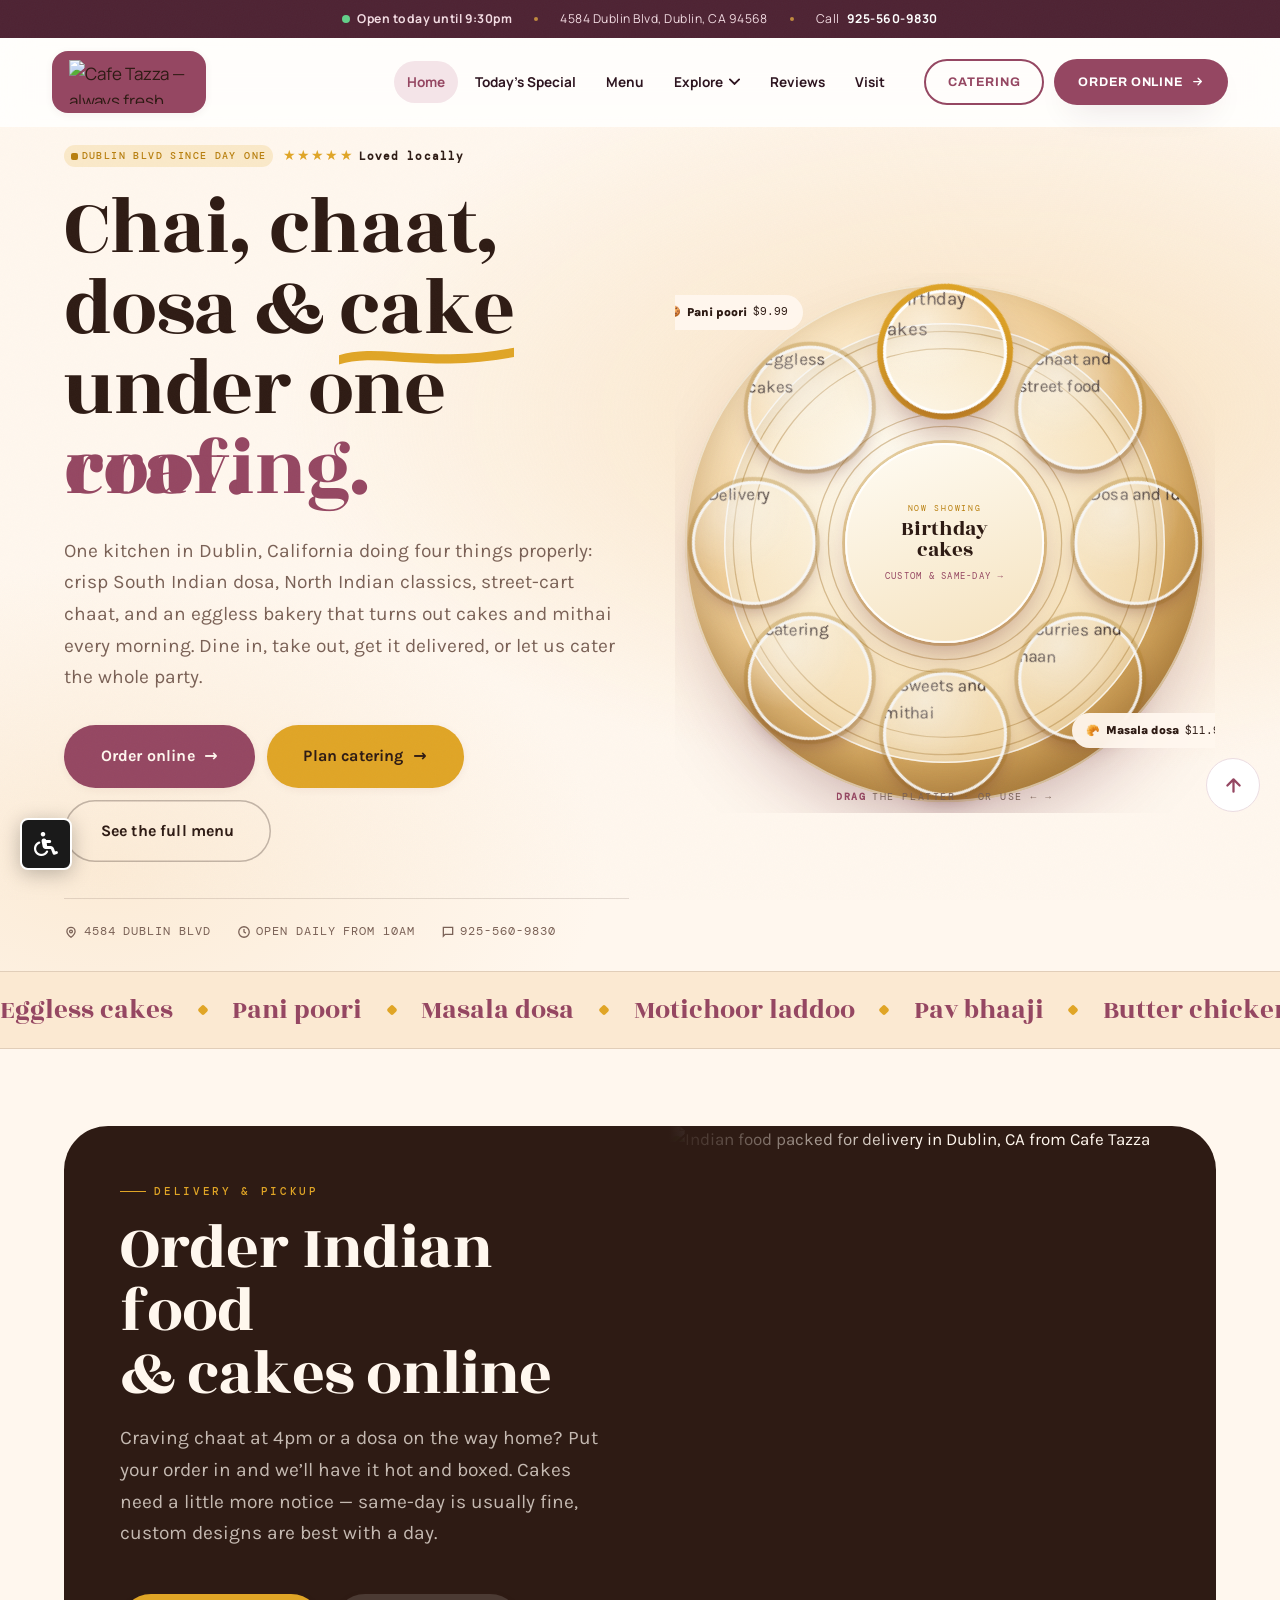
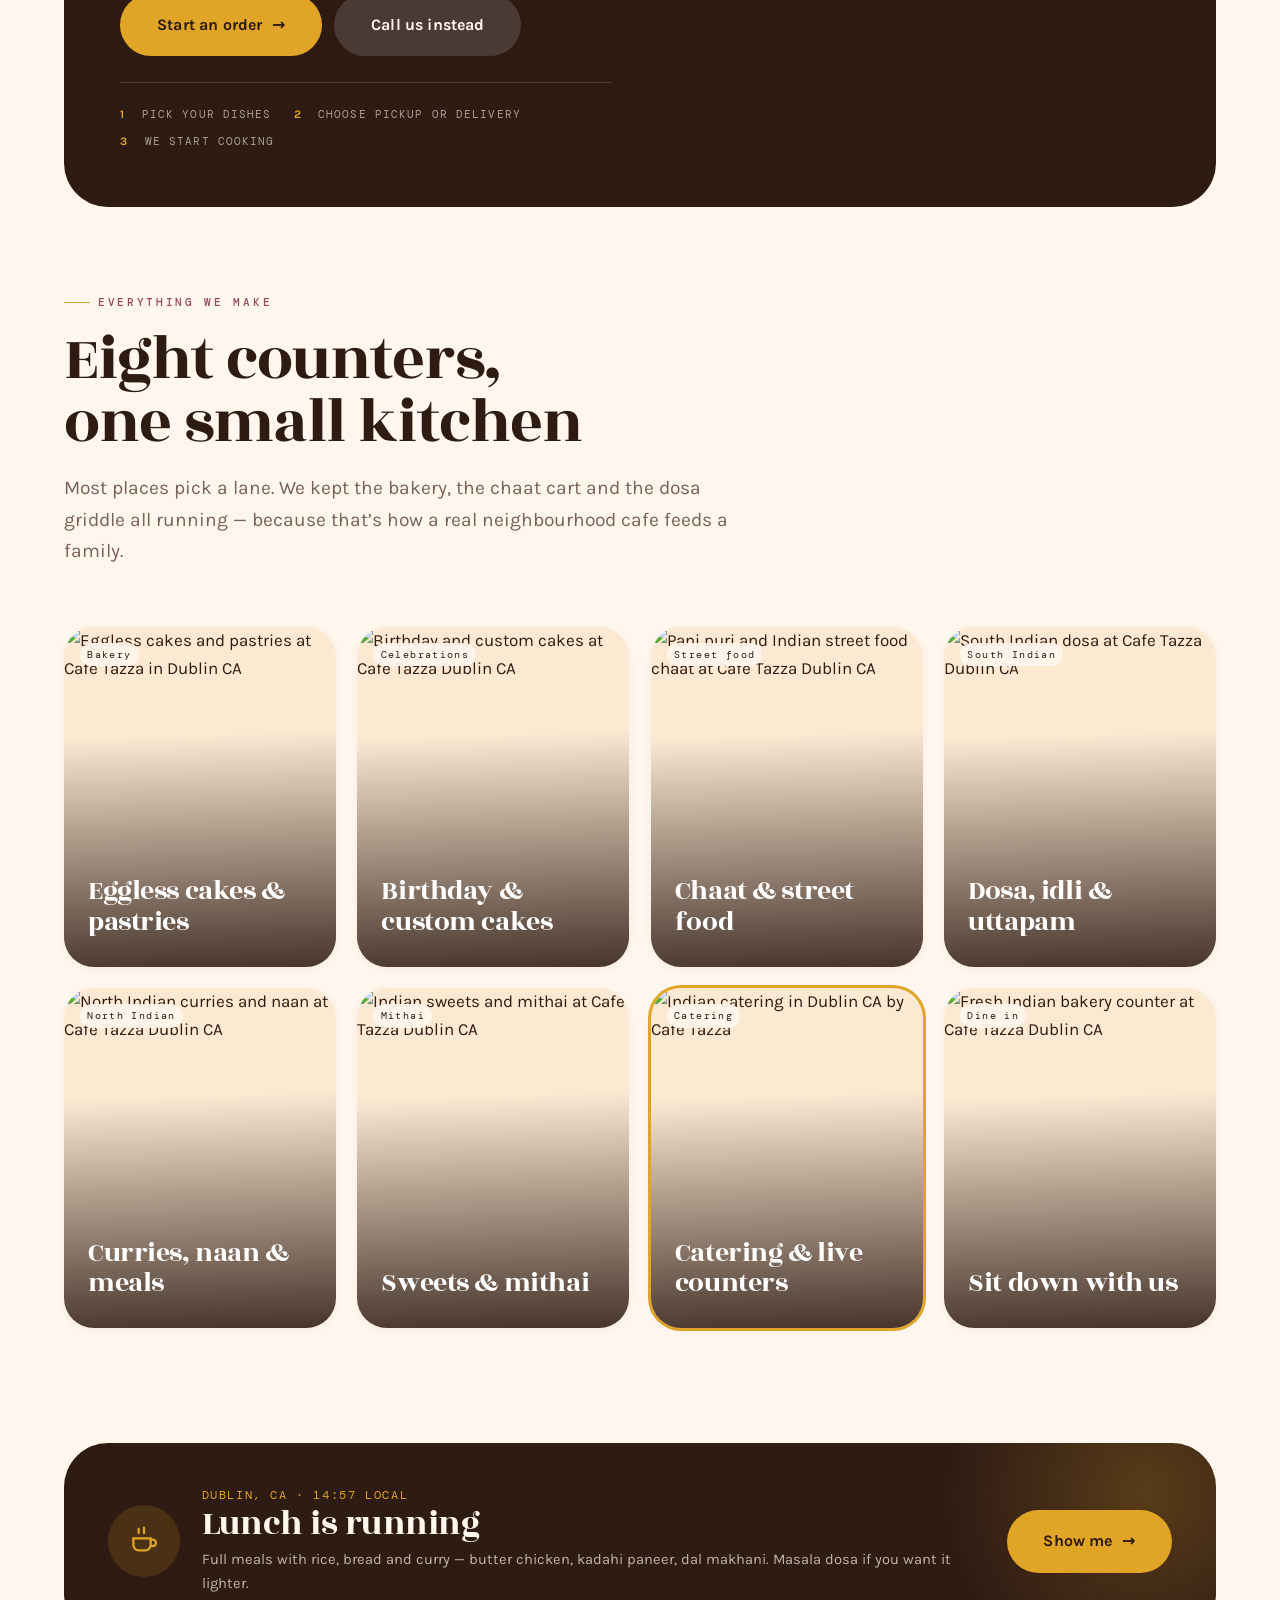
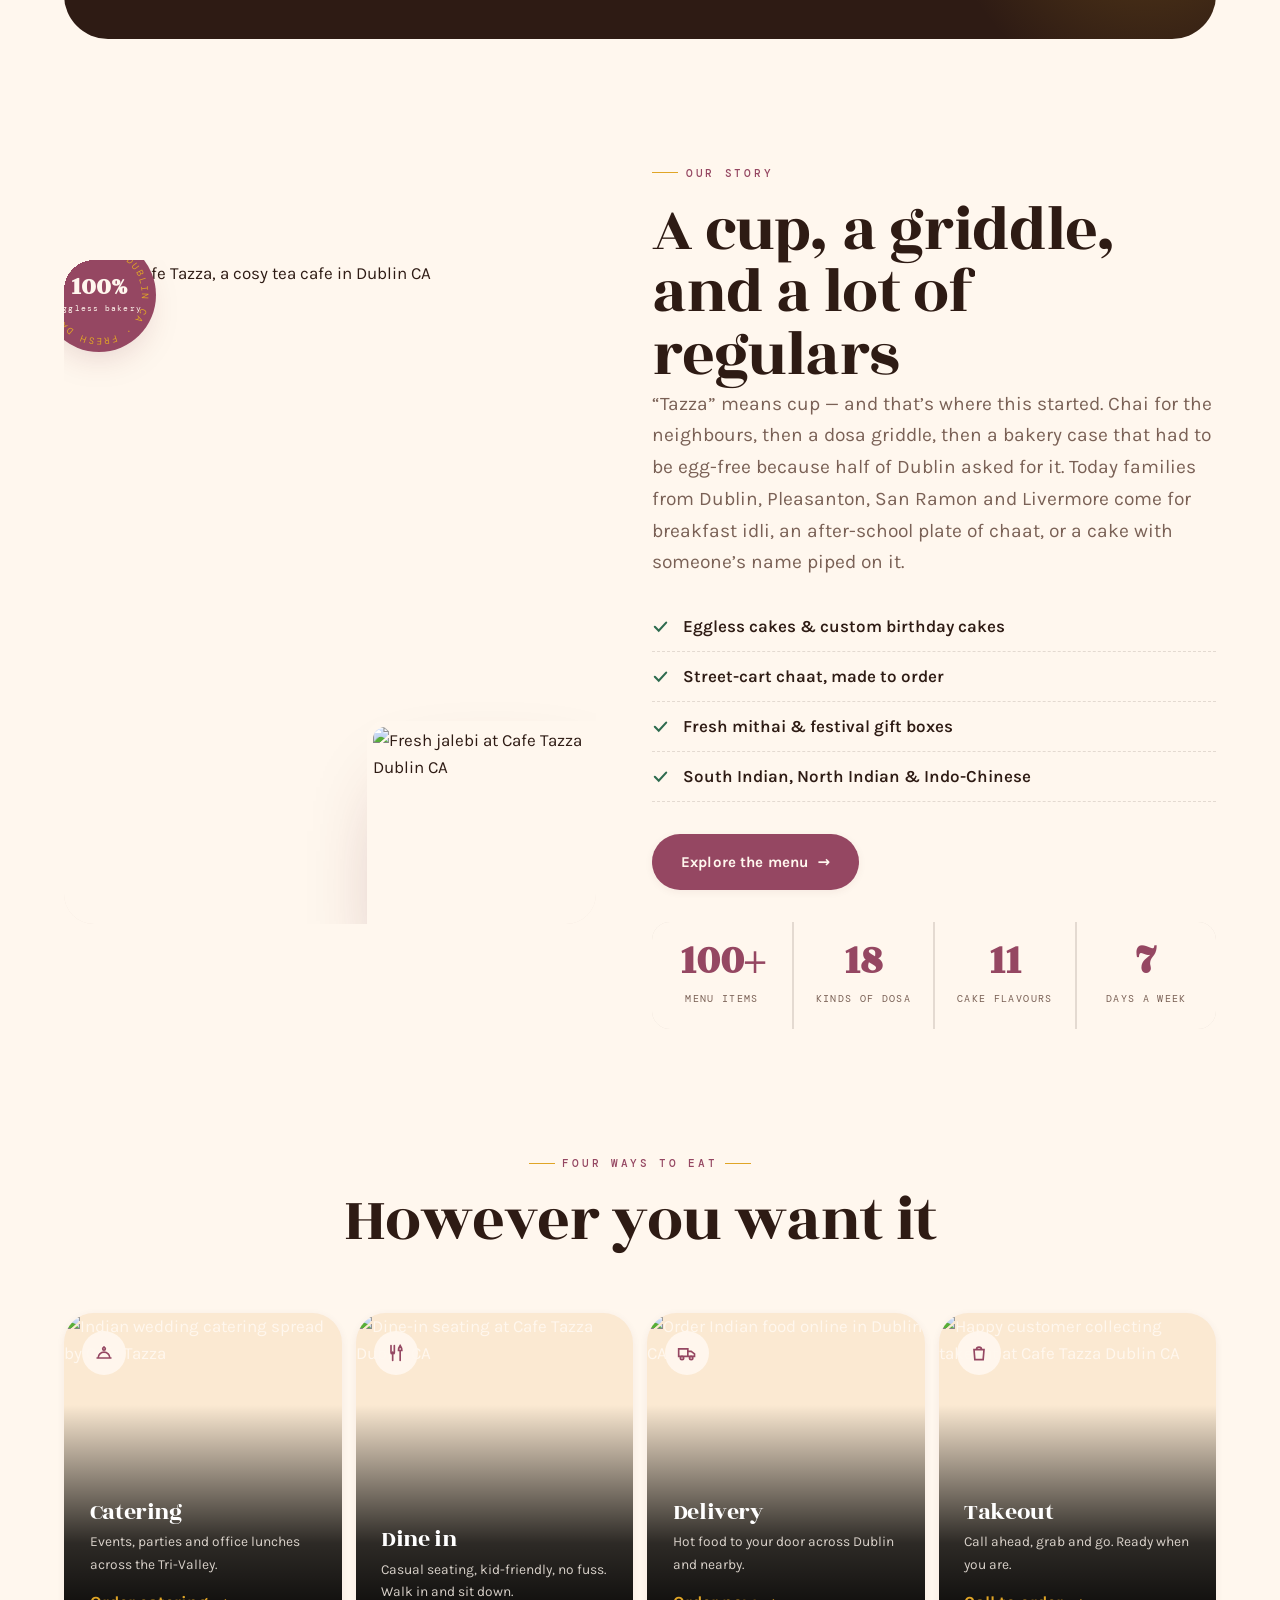
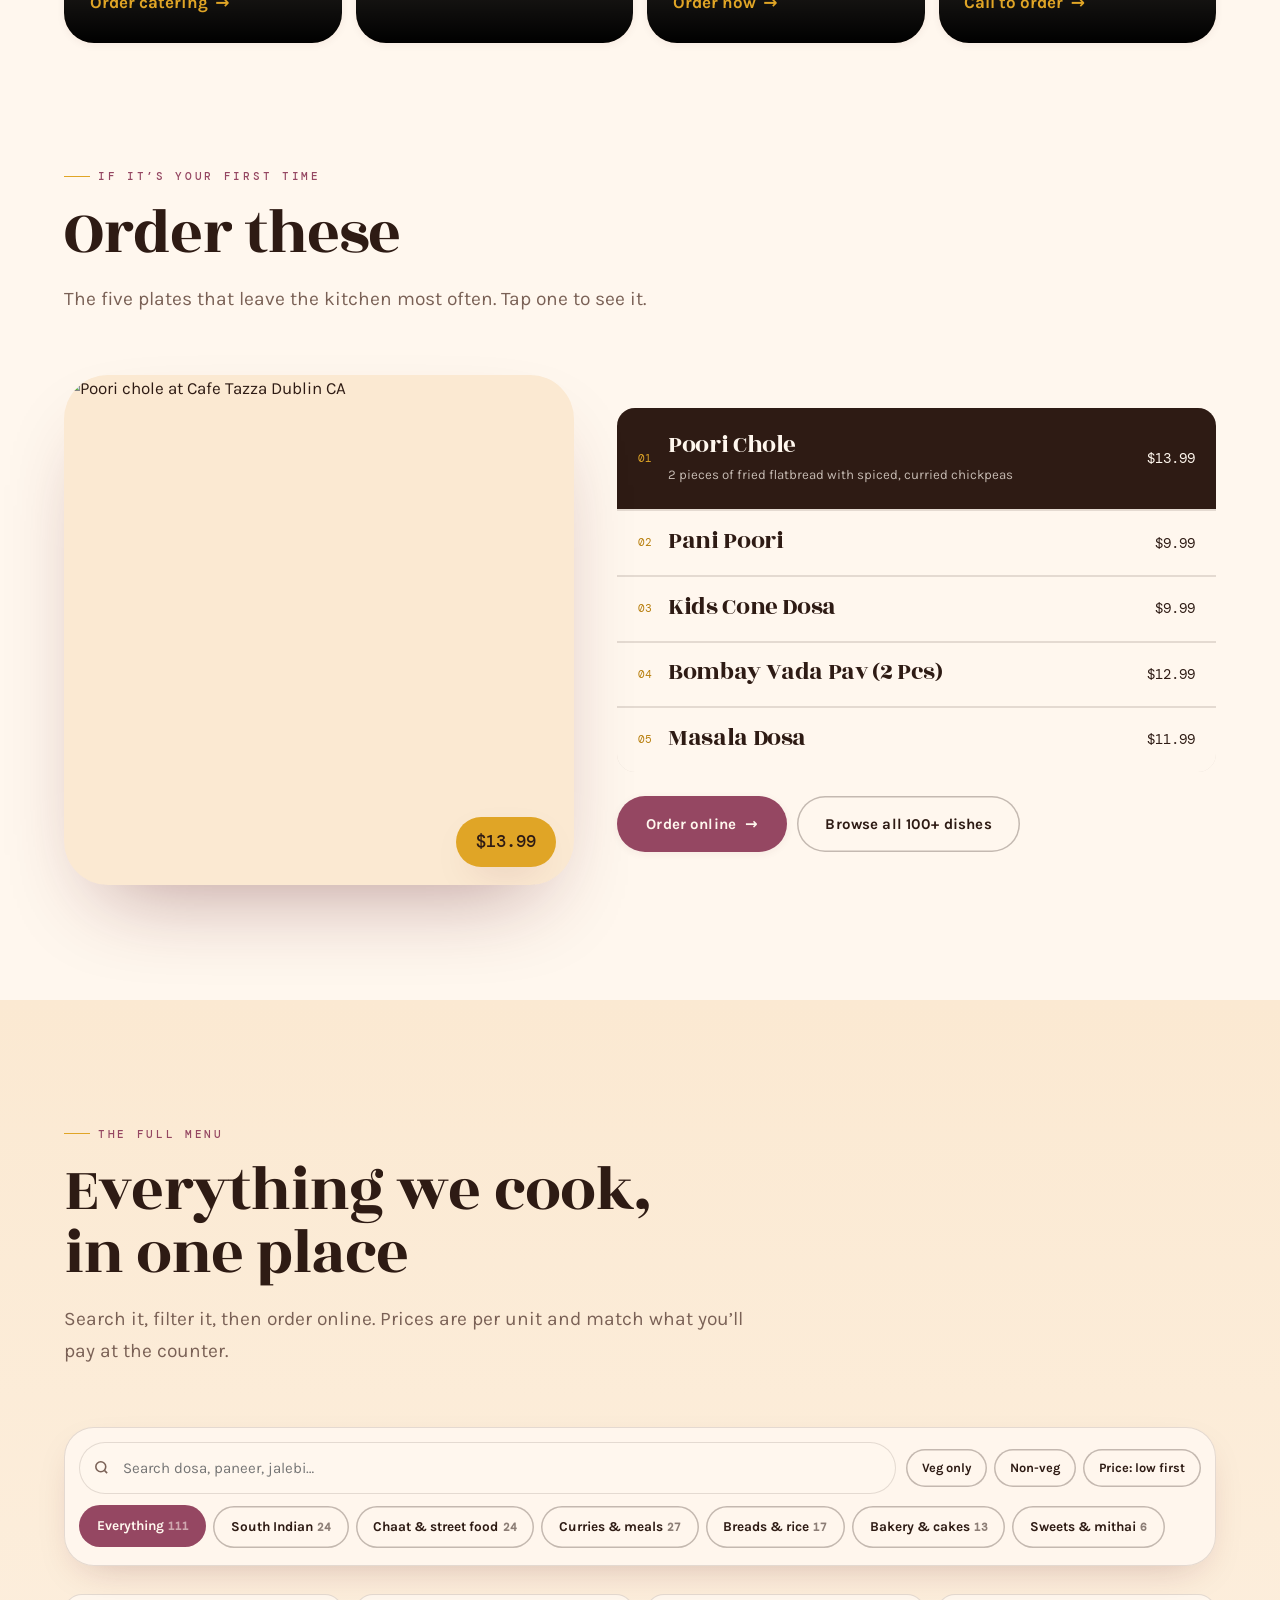
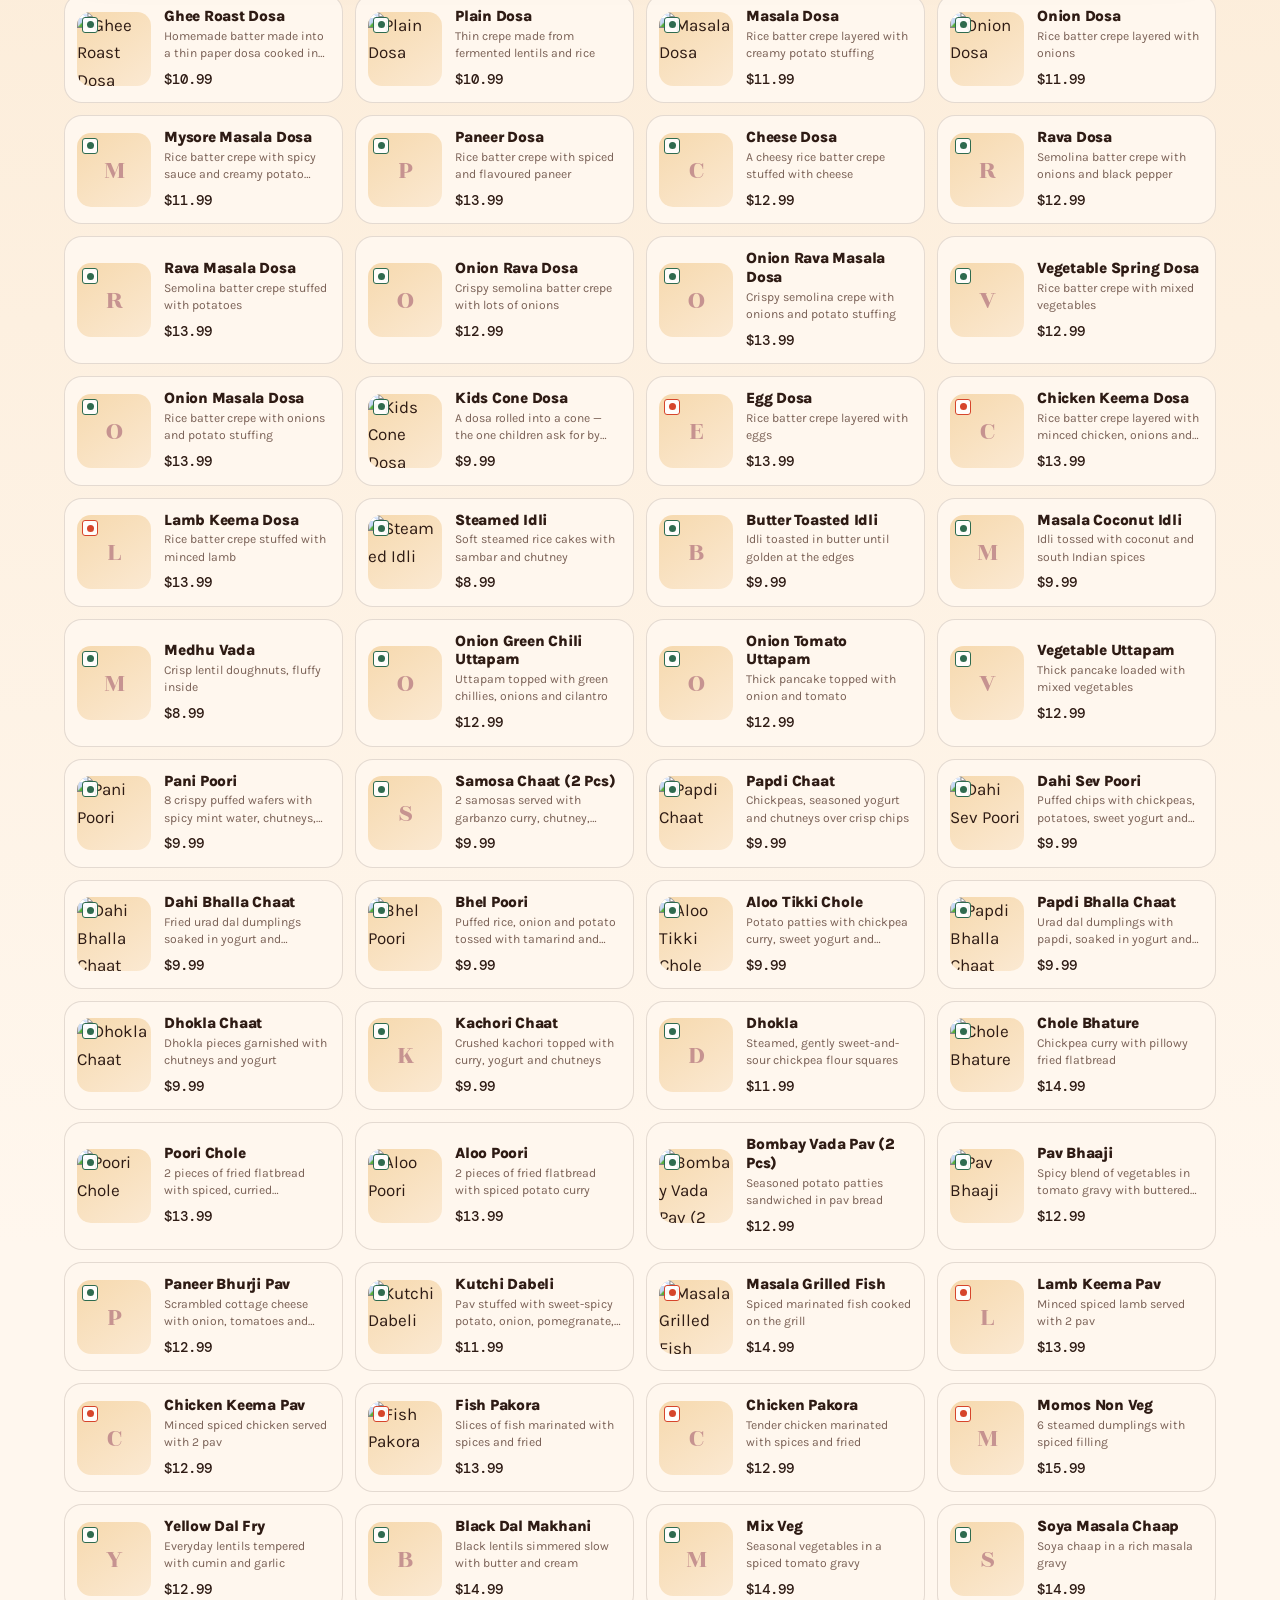
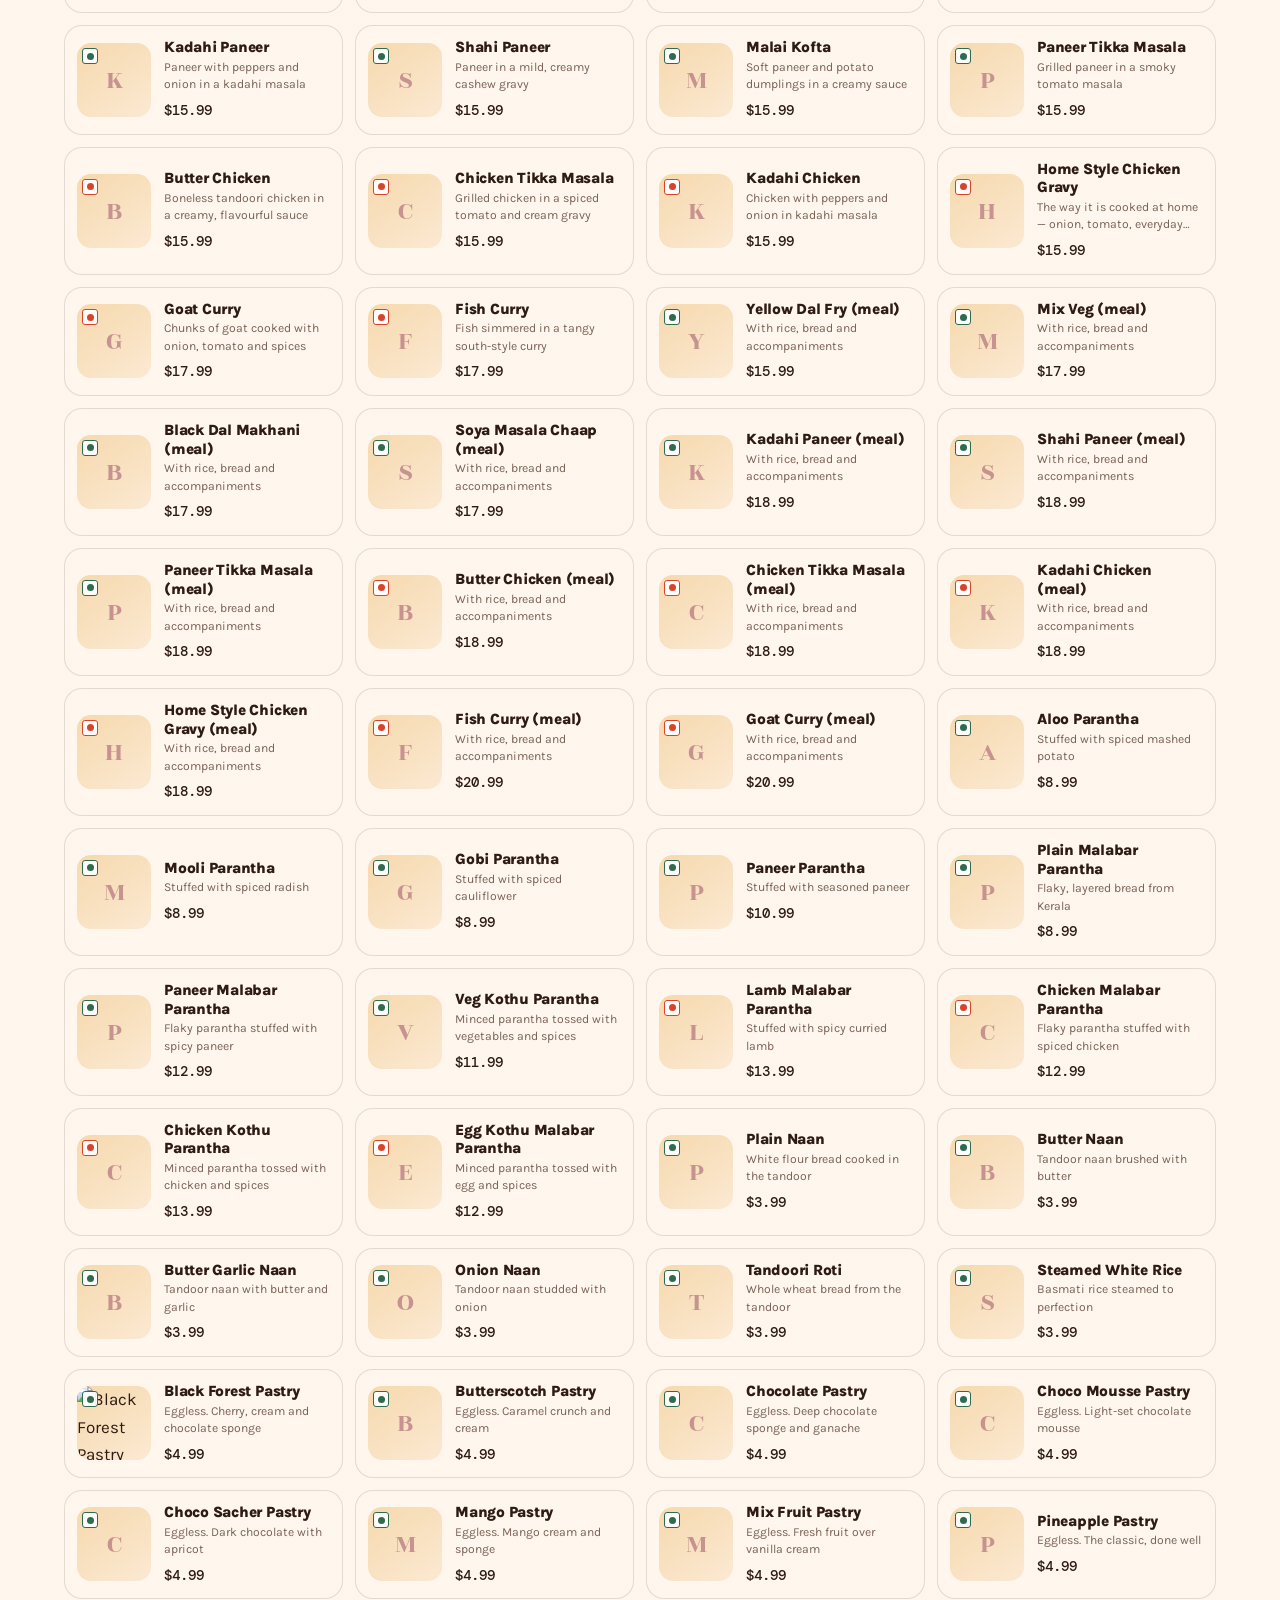
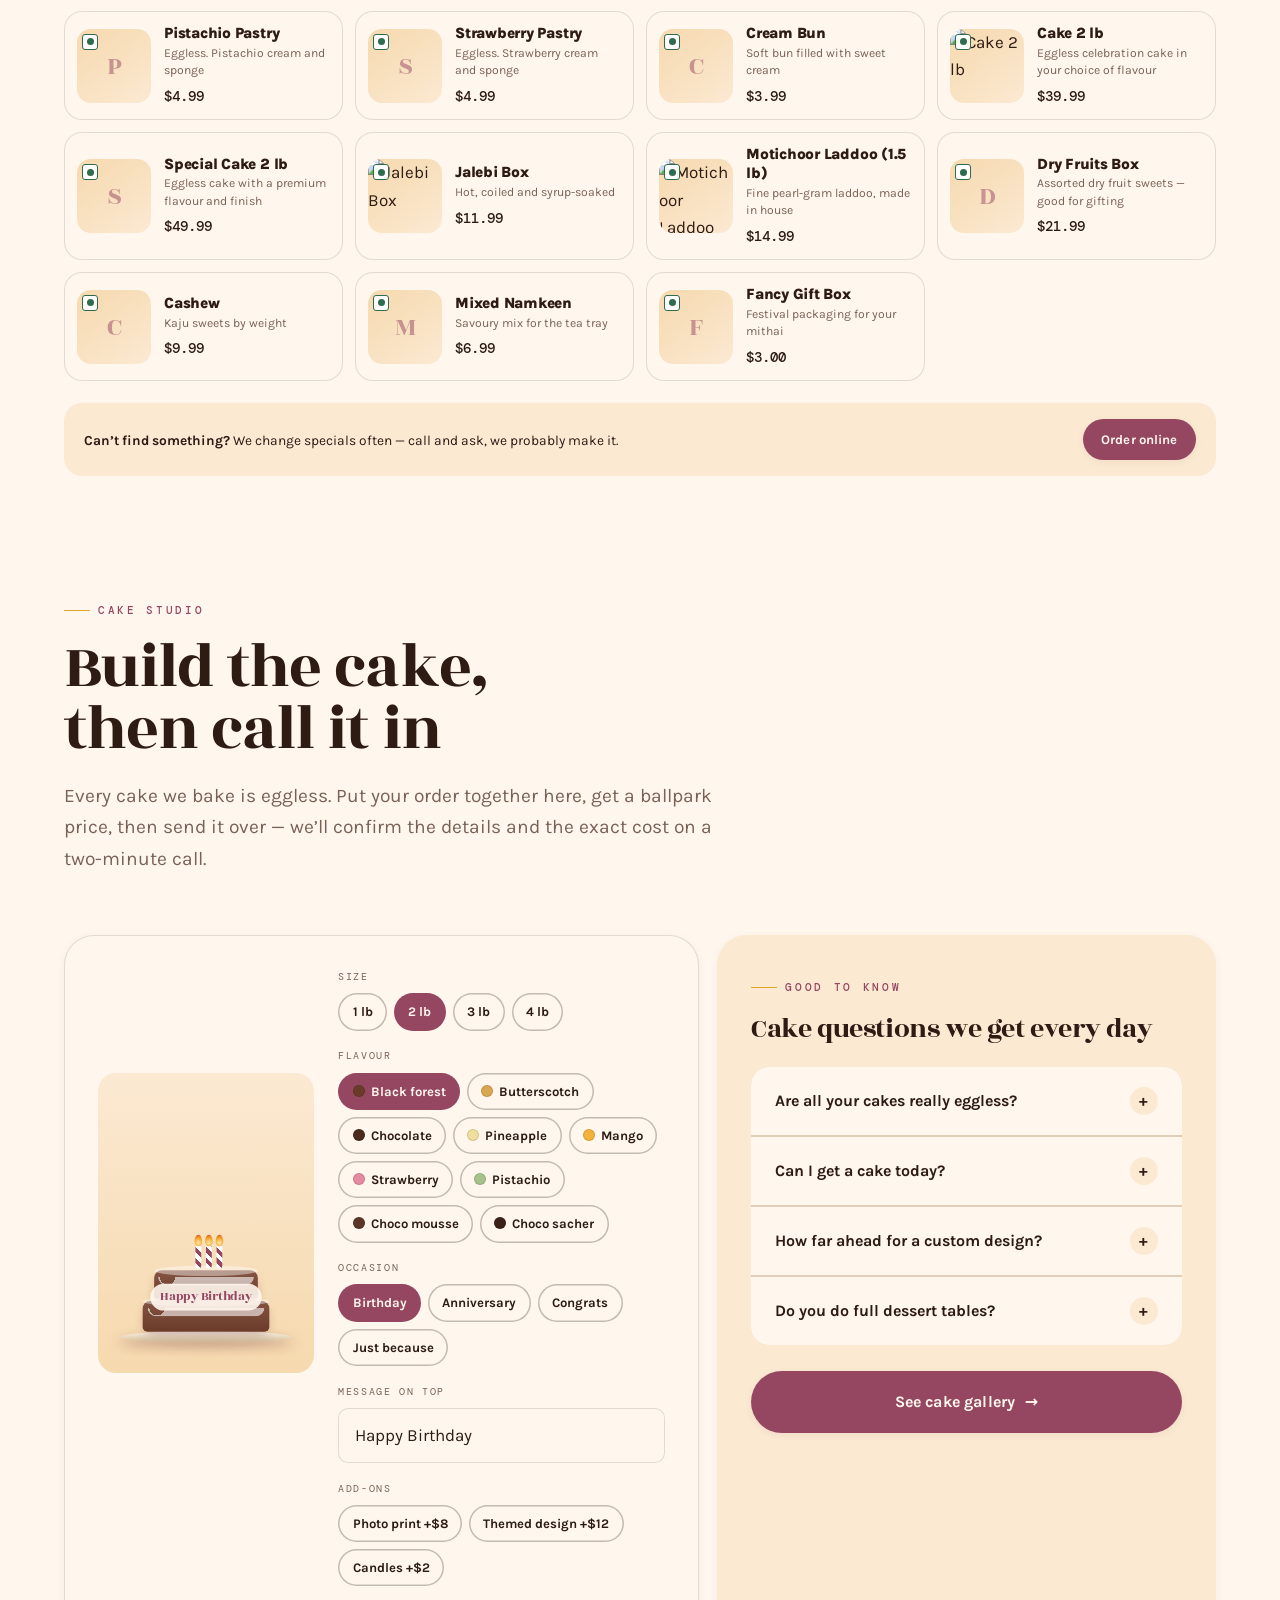
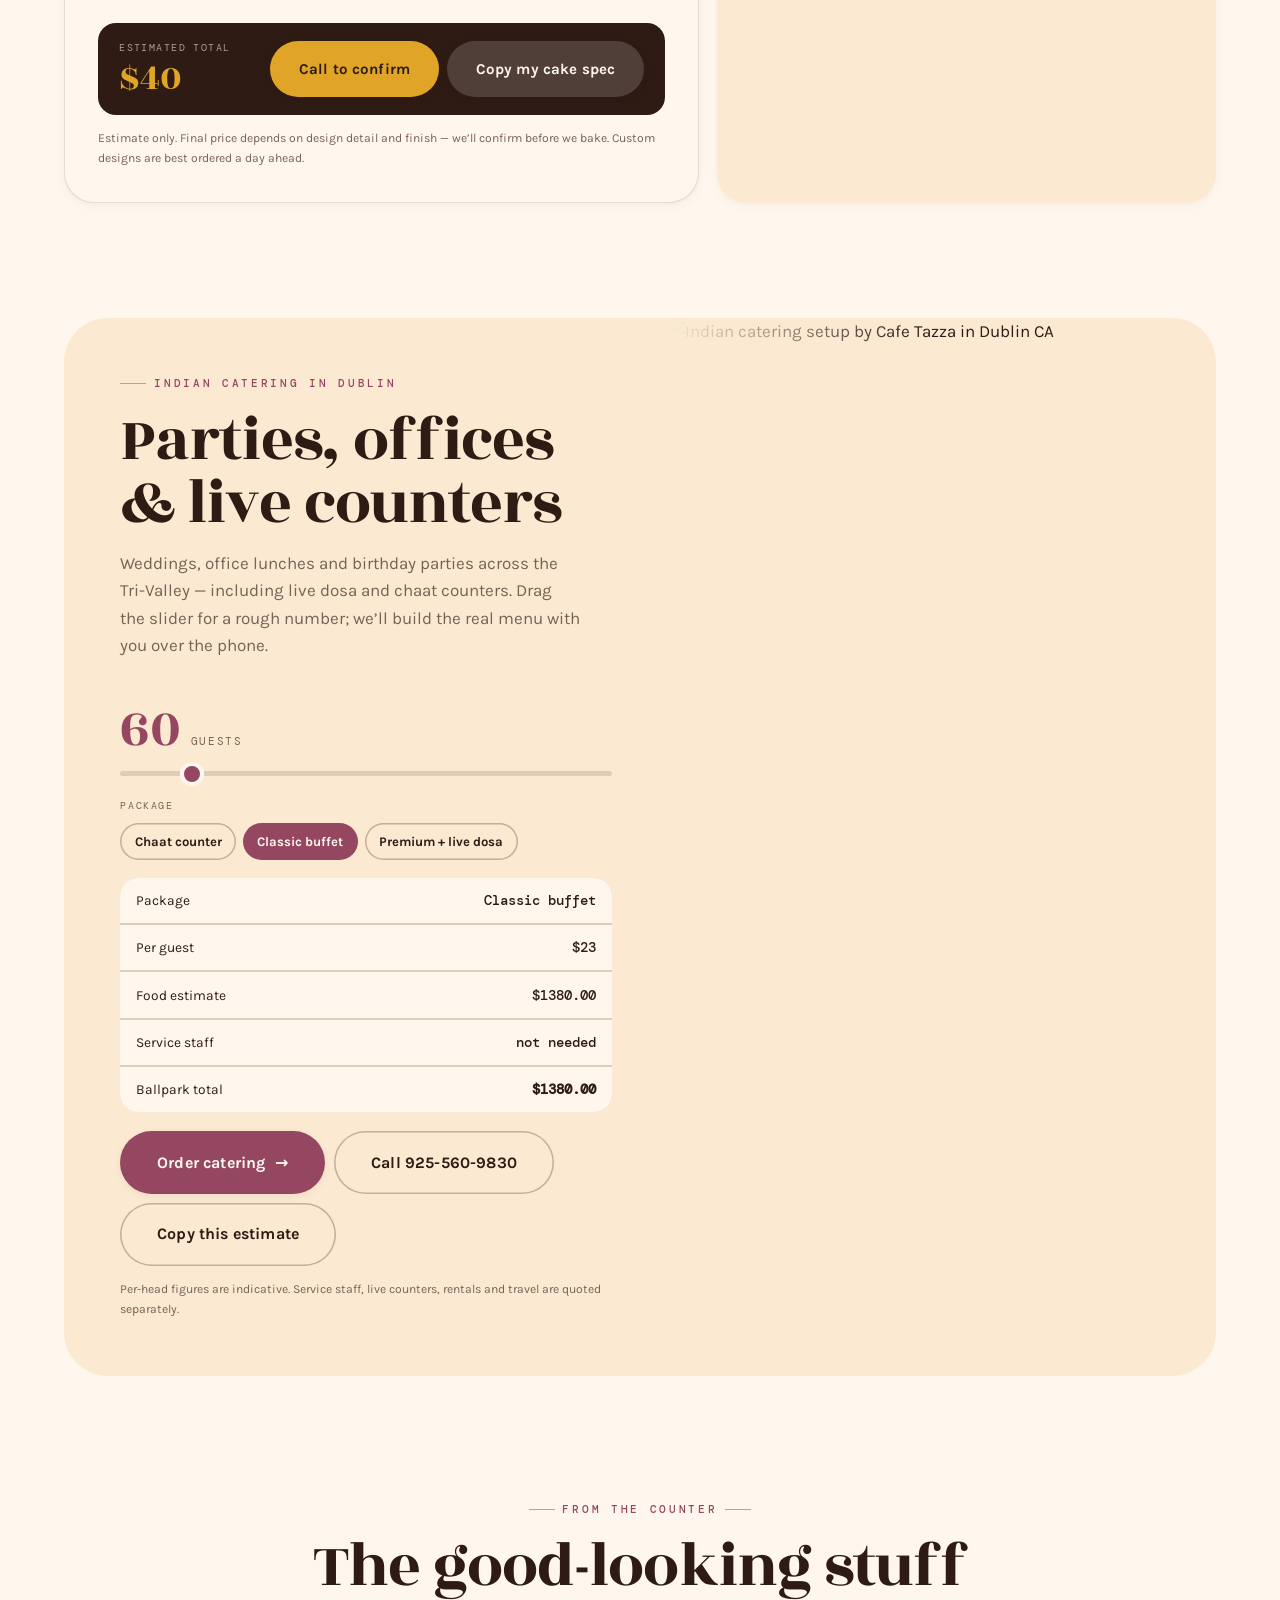
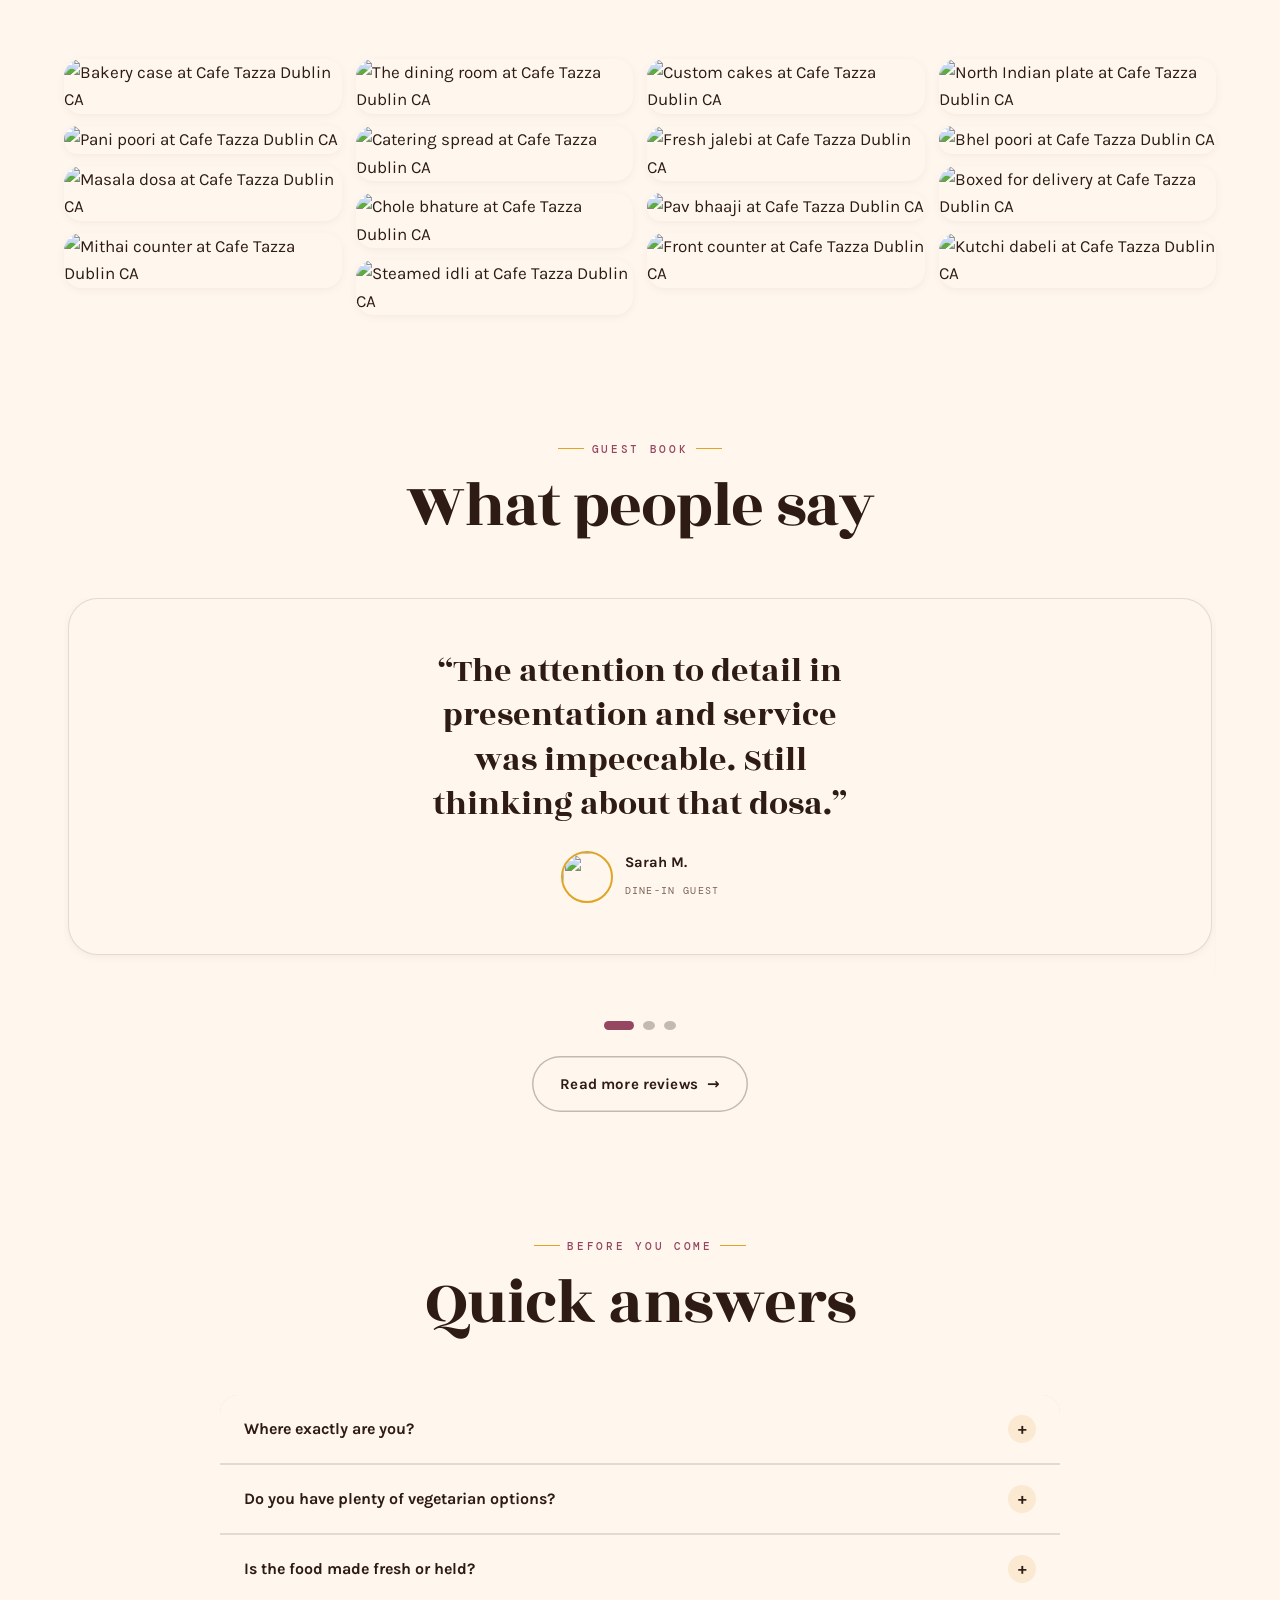
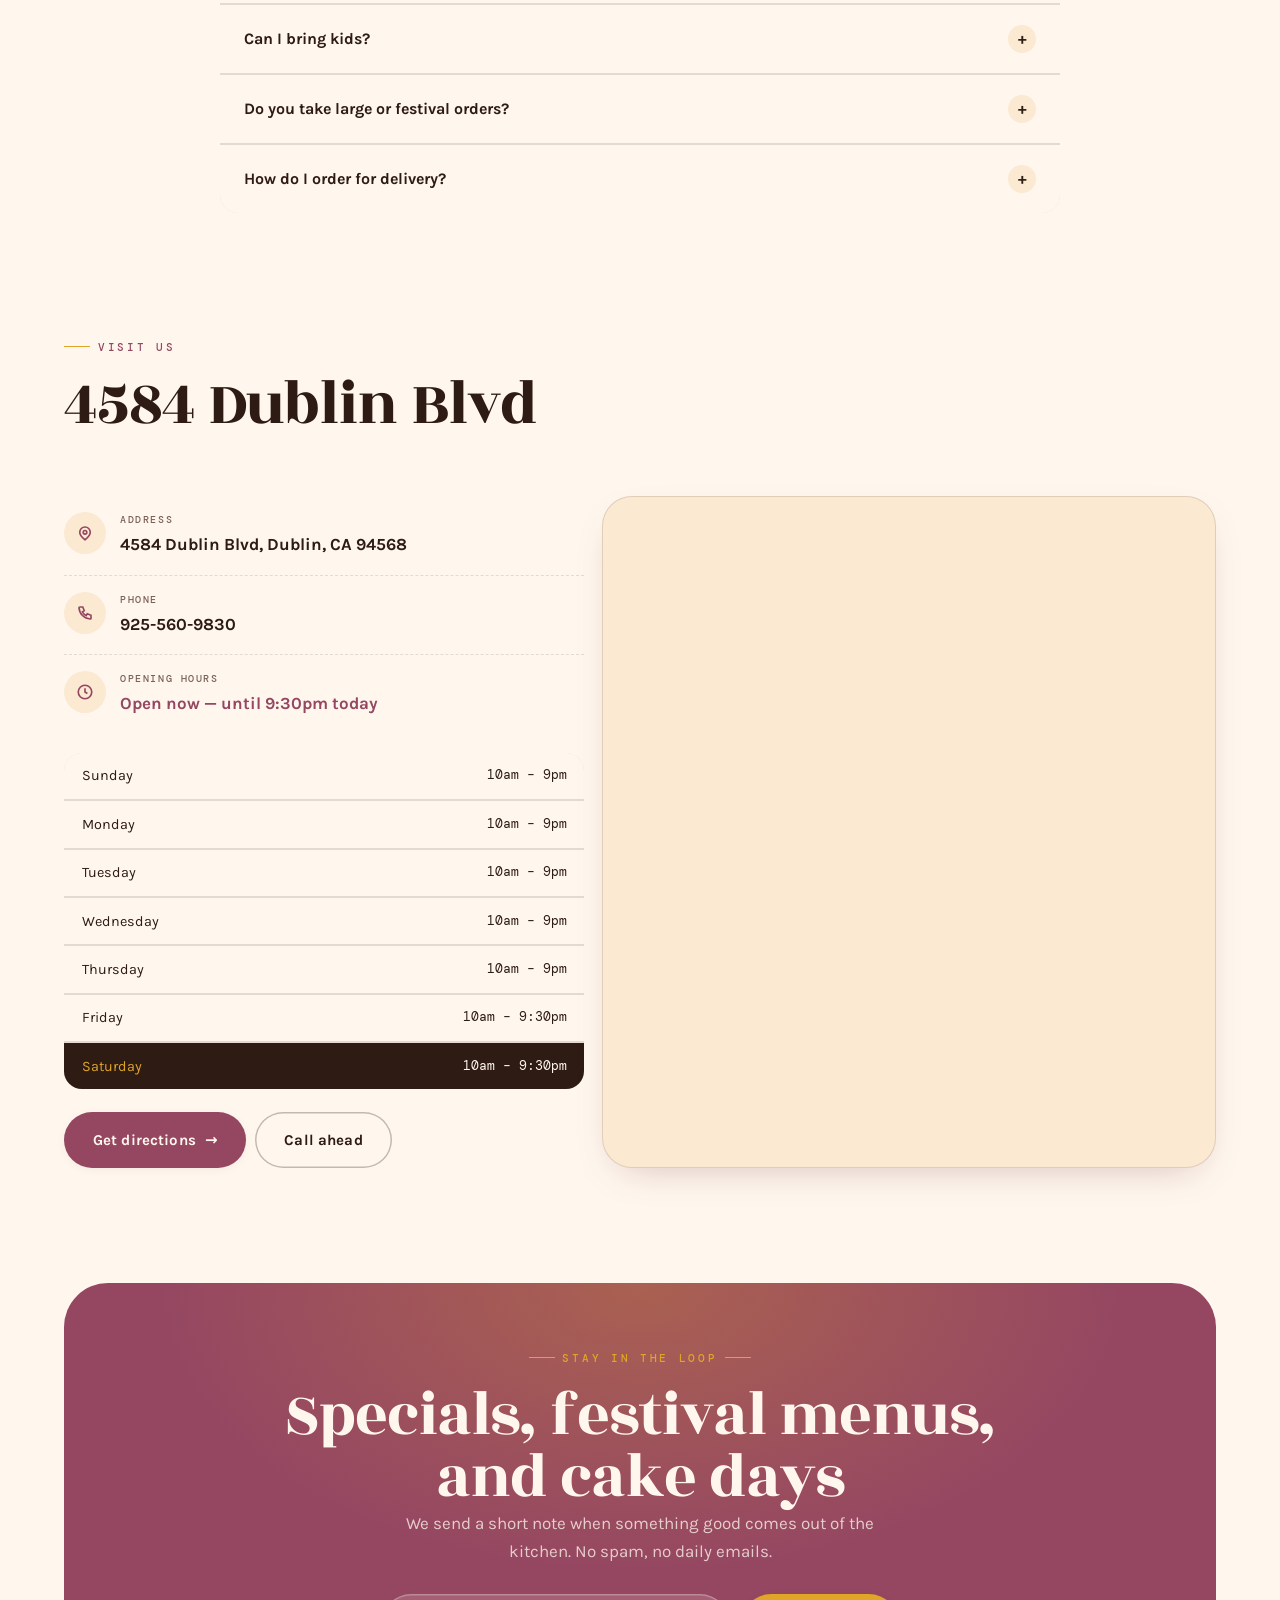
==== commit eea2ab37: "Common Header" ====
--- a/index.html
+++ b/index.html
@@ -25,7 +25,7 @@
 <link rel="stylesheet" href="https://cdnjs.cloudflare.com/ajax/libs/font-awesome/6.5.1/css/all.min.css" crossorigin="anonymous">
 <link rel="stylesheet" href="css/style.css">
 <link rel="stylesheet" href="css/chrome.css">
-<link rel="stylesheet" href="css/accessibility.css">
+<link rel="stylesheet" href="css/accessibility.css?v=2">
 
 <script type="application/ld+json">
 {
@@ -62,9 +62,7 @@
 </head>
 <body>
 
-<a class="skip" href="#main">Skip to main content</a>
-
-<!-- ============ PRELOADER ============ -->
+<!-- Homepage-only splash. Keep it outside the shared chrome markers. -->
 <div id="pre" aria-hidden="true">
   <div class="pre-glass">
     <div class="pre-steam"><i></i><i></i><i></i></div>
@@ -72,6 +70,9 @@
   </div>
   <div class="pre-txt">Brewing&nbsp;&nbsp;your&nbsp;&nbsp;tazza</div>
 </div>
+
+<!-- SITE-HEADER-START -->
+<a class="skip" href="#main">Skip to main content</a>
 
 <div id="cur"></div><div id="cur-d"></div>
 <div id="prog"></div>
@@ -122,10 +123,6 @@
       </ul>
 
       <div class="nav-cta">
-        <a class="tel-link" href="tel:+19255609830">
-          <svg viewBox="0 0 24 24" width="17" fill="none" stroke="currentColor" stroke-width="2" aria-hidden="true"><path d="M22 16.9v3a2 2 0 0 1-2.2 2 19.8 19.8 0 0 1-8.6-3.1 19.5 19.5 0 0 1-6-6A19.8 19.8 0 0 1 2.1 4.2 2 2 0 0 1 4.1 2h3a2 2 0 0 1 2 1.7c.1 1 .4 1.9.7 2.8a2 2 0 0 1-.4 2.1L8.1 9.9a16 16 0 0 0 6 6l1.3-1.3a2 2 0 0 1 2.1-.5c.9.4 1.8.6 2.8.8a2 2 0 0 1 1.7 2z" stroke-linecap="round" stroke-linejoin="round"/></svg>
-          925-560-9830
-        </a>
         <a class="btn btn-ghost btn-sm btn-cater" href="https://order.boons.io/site/catering/cafe-tazza/115/y" target="_blank" rel="noopener">Catering</a>
         <a class="btn btn-primary btn-sm" href="https://order.boons.io/site/cafe-tazza/115/y" target="_blank" rel="noopener">
           Order online
@@ -168,6 +165,7 @@
     <a class="btn btn-ghost" href="tel:+19255609830">Call 925-560-9830</a>
   </div>
 </aside>
+<!-- SITE-HEADER-END -->
 
 <main id="main">
 <!-- ============ HERO ============ -->
@@ -726,6 +724,7 @@
 </section>
 </main>
 
+<!-- SITE-FOOTER-START -->
 <!-- ============ FOOTER ============ -->
 <footer class="footer">
   <div class="wrap">
@@ -812,8 +811,10 @@
     <svg viewBox="0 0 24 24" fill="none" stroke="currentColor" stroke-width="2.6" aria-hidden="true"><path d="M12 19V5M5 12l7-7 7 7" stroke-linecap="round" stroke-linejoin="round"/></svg>
   </button>
 </div>
-
-<script src="js/accessibility.js" defer></script>
-<script src="js/main.js" defer></script>
+<!-- SITE-FOOTER-END -->
+
+<script src="js/chrome.js?v=3" defer></script>
+<script src="js/accessibility.js?v=2" defer></script>
+<script src="js/main.js?v=3" defer></script>
 </body>
 </html>
--- a/css/style.css
+++ b/css/style.css
@@ -37,7 +37,6 @@
 html{
   scroll-behavior:smooth;-webkit-text-size-adjust:100%;
   max-width:100%;
-  overflow-x:hidden;
 }
 body{
   margin:0;background:var(--milk);color:var(--ink);
--- a/css/chrome.css
+++ b/css/chrome.css
@@ -26,6 +26,9 @@
   --r-md:18px;
 }
 
+#site-header:empty{min-height:148px}
+#site-footer:empty{min-height:80px}
+
 .skip{
   position:absolute;width:1px;height:1px;padding:0;margin:-1px;overflow:hidden;
   clip:rect(0 0 0 0);clip-path:inset(50%);white-space:nowrap;border:0;
@@ -199,11 +202,6 @@
 .header .sub a:hover{background:var(--blush);color:var(--wine);padding-left:20px}
 .header .sub a[aria-current="page"]{color:var(--wine);background:var(--blush-2);font-weight:700}
 .header .nav-cta{display:flex;align-items:center;gap:10px;flex:none;min-width:0}
-.header .tel-link{
-  display:inline-flex;align-items:center;gap:8px;font-weight:800;color:var(--chrome-ink);
-  font-size:.88rem;padding:8px 4px;
-}
-.header .tel-link:hover{color:var(--wine)}
 .header .burger{
   display:none;width:46px;height:46px;border-radius:13px;background:var(--blush-2);
   place-items:center;box-shadow:none;flex:none;
@@ -350,10 +348,13 @@
 @media (max-width:1080px){
   .footer .f-grid{grid-template-columns:1fr 1fr}
 }
-@media (max-width:1280px){
+@media (min-width:1101px){
+  .header .menu{display:flex}
+  .header .burger{display:none}
+}
+@media (max-width:1100px){
   .header .menu,
-  .header .has-sub,
-  .header .tel-link{display:none}
+  .header .has-sub{display:none}
   .header .burger{display:grid}
 }
 @media (max-width:860px){
--- a/css/accessibility.css
+++ b/css/accessibility.css
@@ -5,19 +5,25 @@
    ============================================================ */
 
 .a11y-widget-root {
-  position: fixed;
-  bottom: 30px;
-  left: 20px;
-  z-index: 10060;
+  position: fixed !important;
+  top: auto !important;
+  right: auto !important;
+  bottom: 30px !important;
+  left: 20px !important;
+  z-index: 2147483000;
   font-family: Arial, Verdana, sans-serif;
   pointer-events: none;
   overflow: visible;
   width: auto;
   height: auto;
+  margin: 0;
+  transform: none !important;
+  filter: none !important;
 }
 
 .a11y-widget-trigger {
   pointer-events: auto;
+  position: relative;
   width: 52px;
   height: 52px;
   border-radius: 8px;
@@ -30,7 +36,6 @@
   align-items: center;
   justify-content: center;
   transition: background 0.2s, transform 0.2s;
-  position: relative;
   z-index: 3;
 }
 
@@ -398,15 +403,15 @@
 /* Sit above Cafe Tazza’s mobile action dock */
 @media (max-width: 860px) {
   .a11y-widget-root {
-    bottom: 98px;
-    left: 14px;
+    bottom: 98px !important;
+    left: 14px !important;
   }
 }
 
 @media (max-width: 480px) {
   .a11y-widget-root {
-    bottom: 98px;
-    left: 16px;
+    bottom: 98px !important;
+    left: 16px !important;
   }
 
   .a11y-widget-trigger {
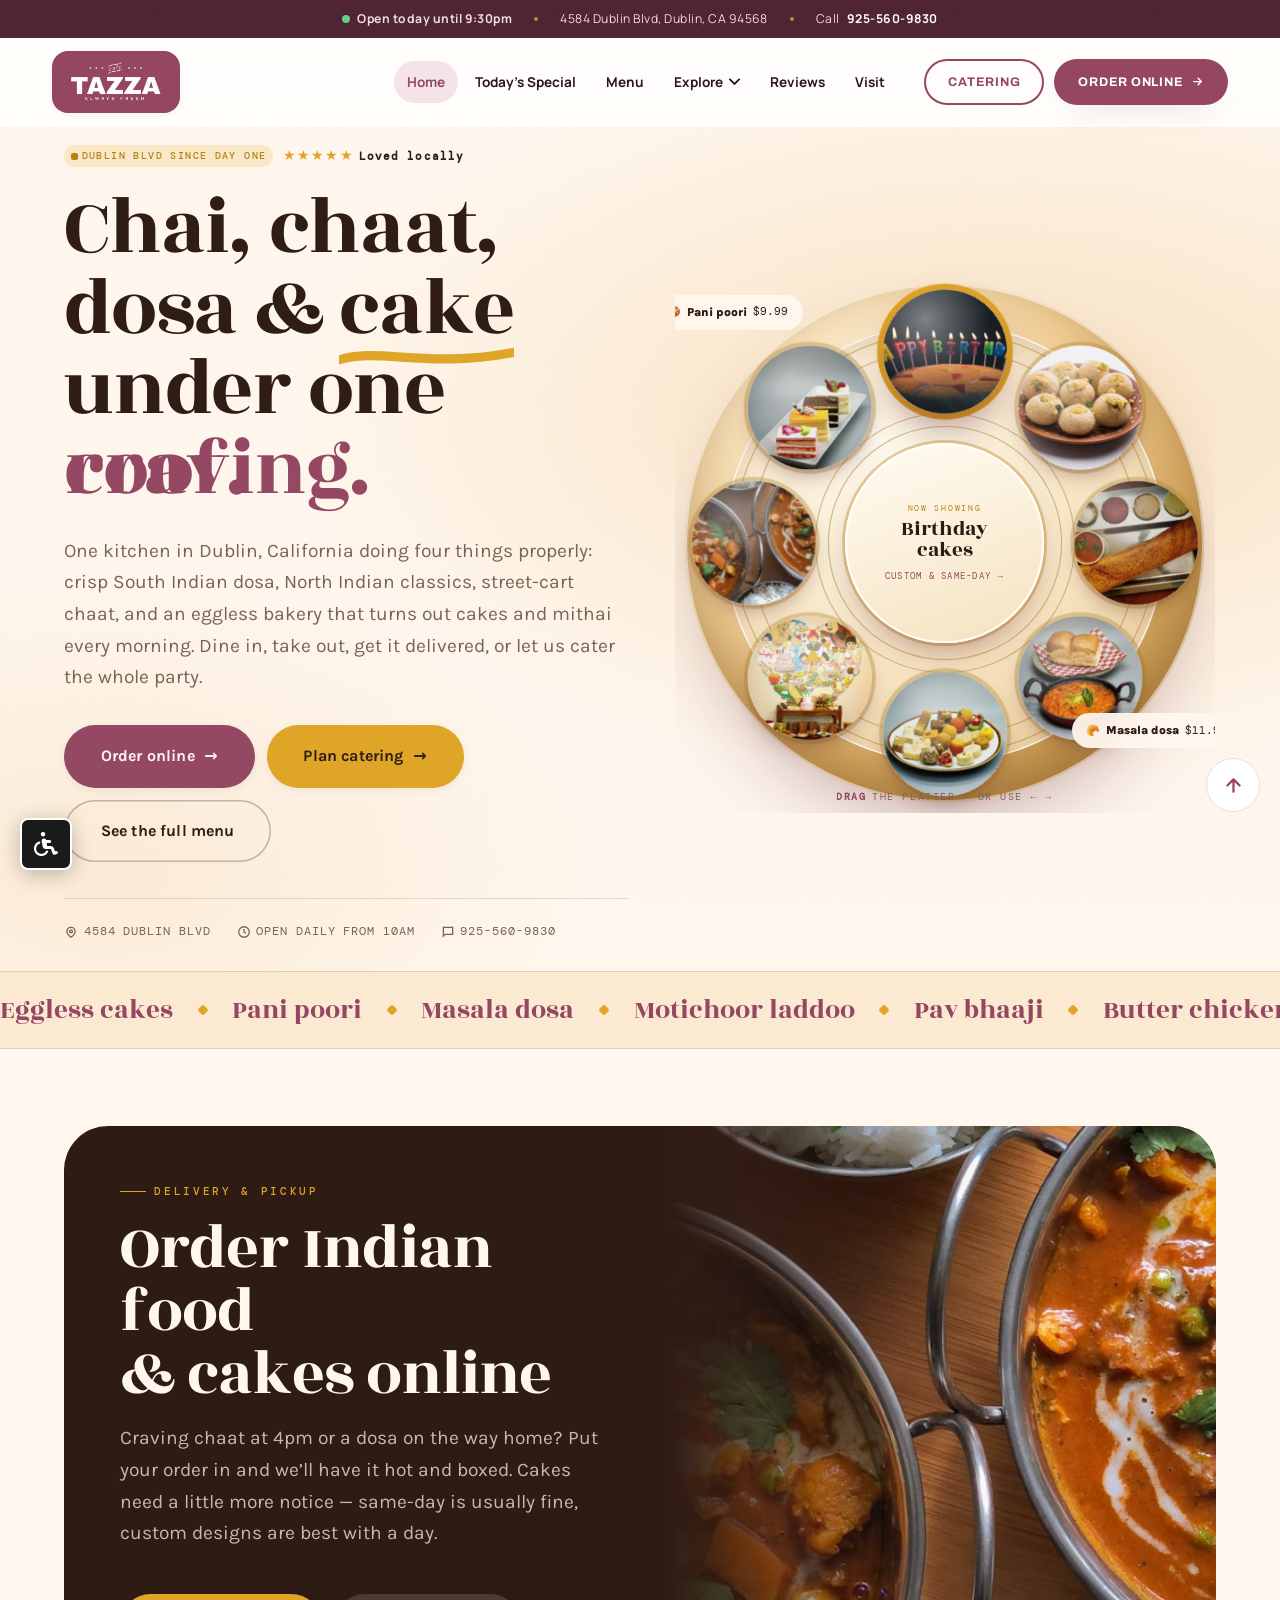
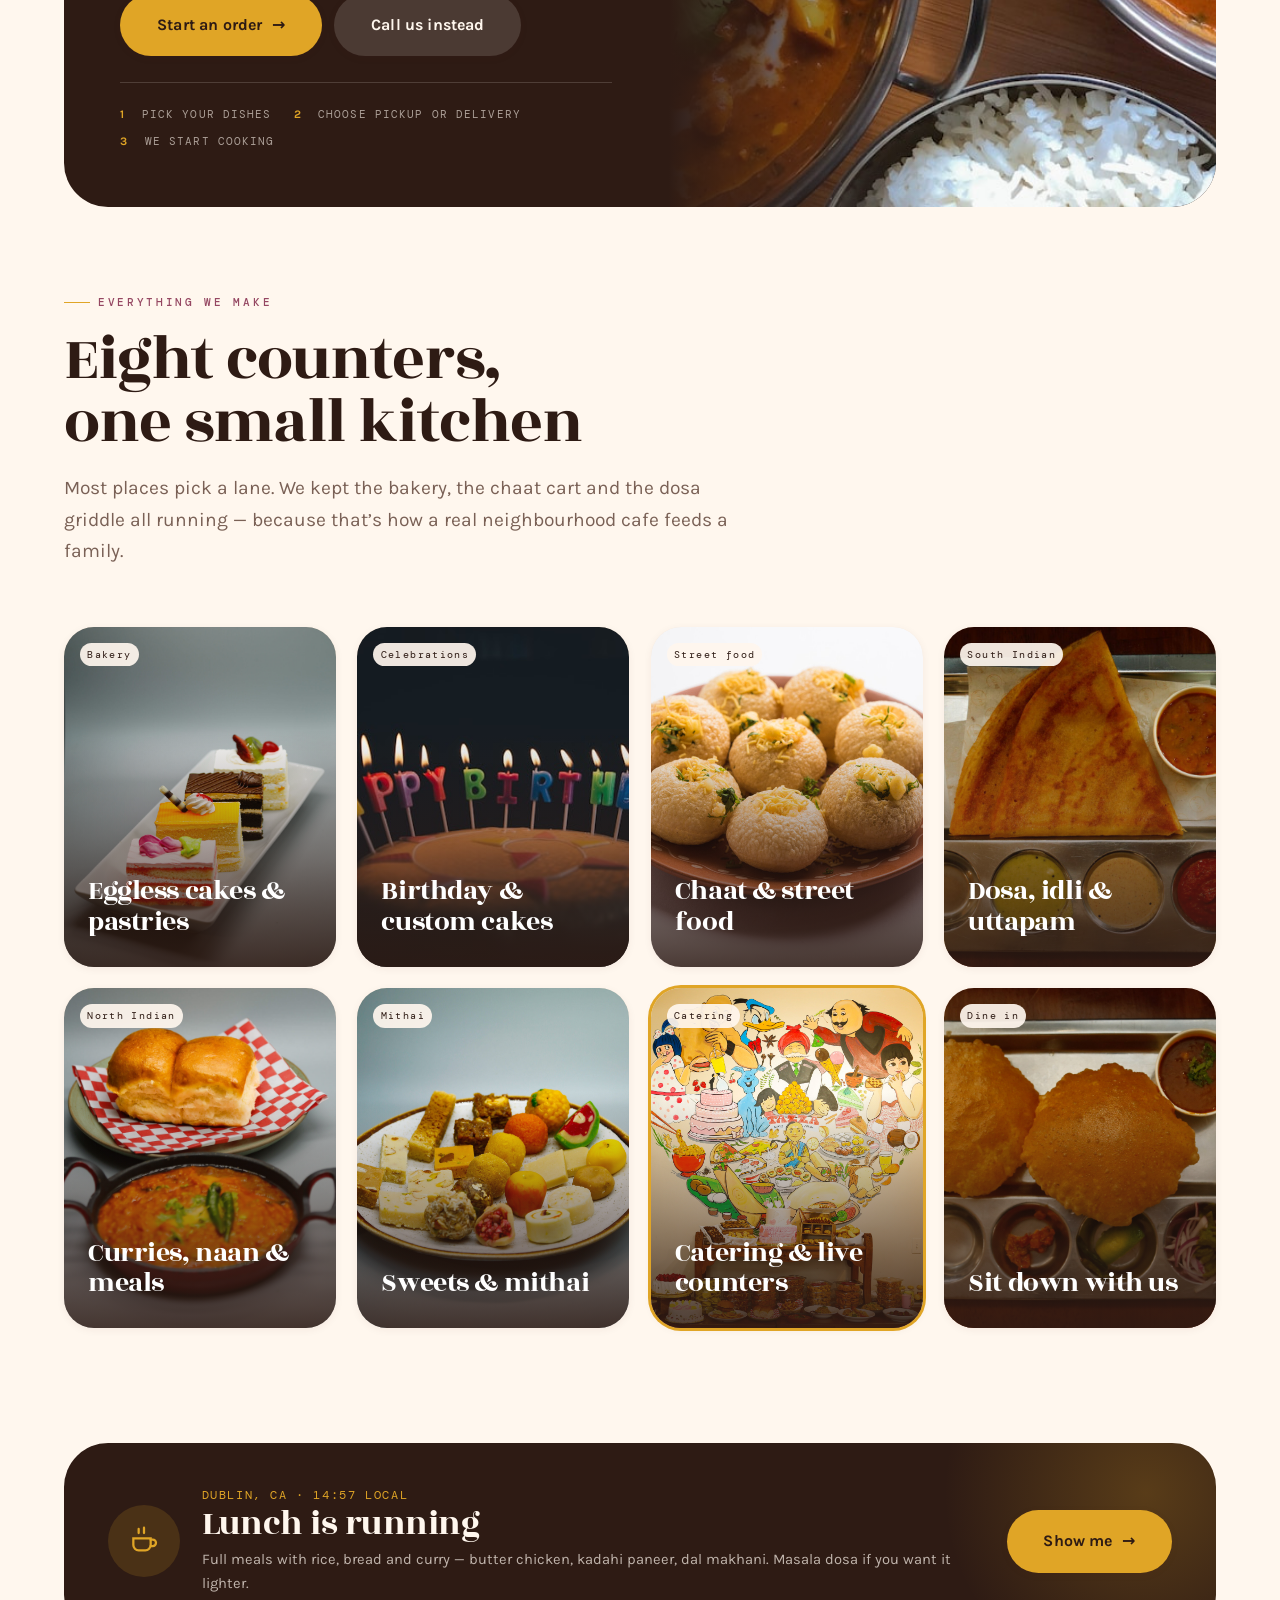
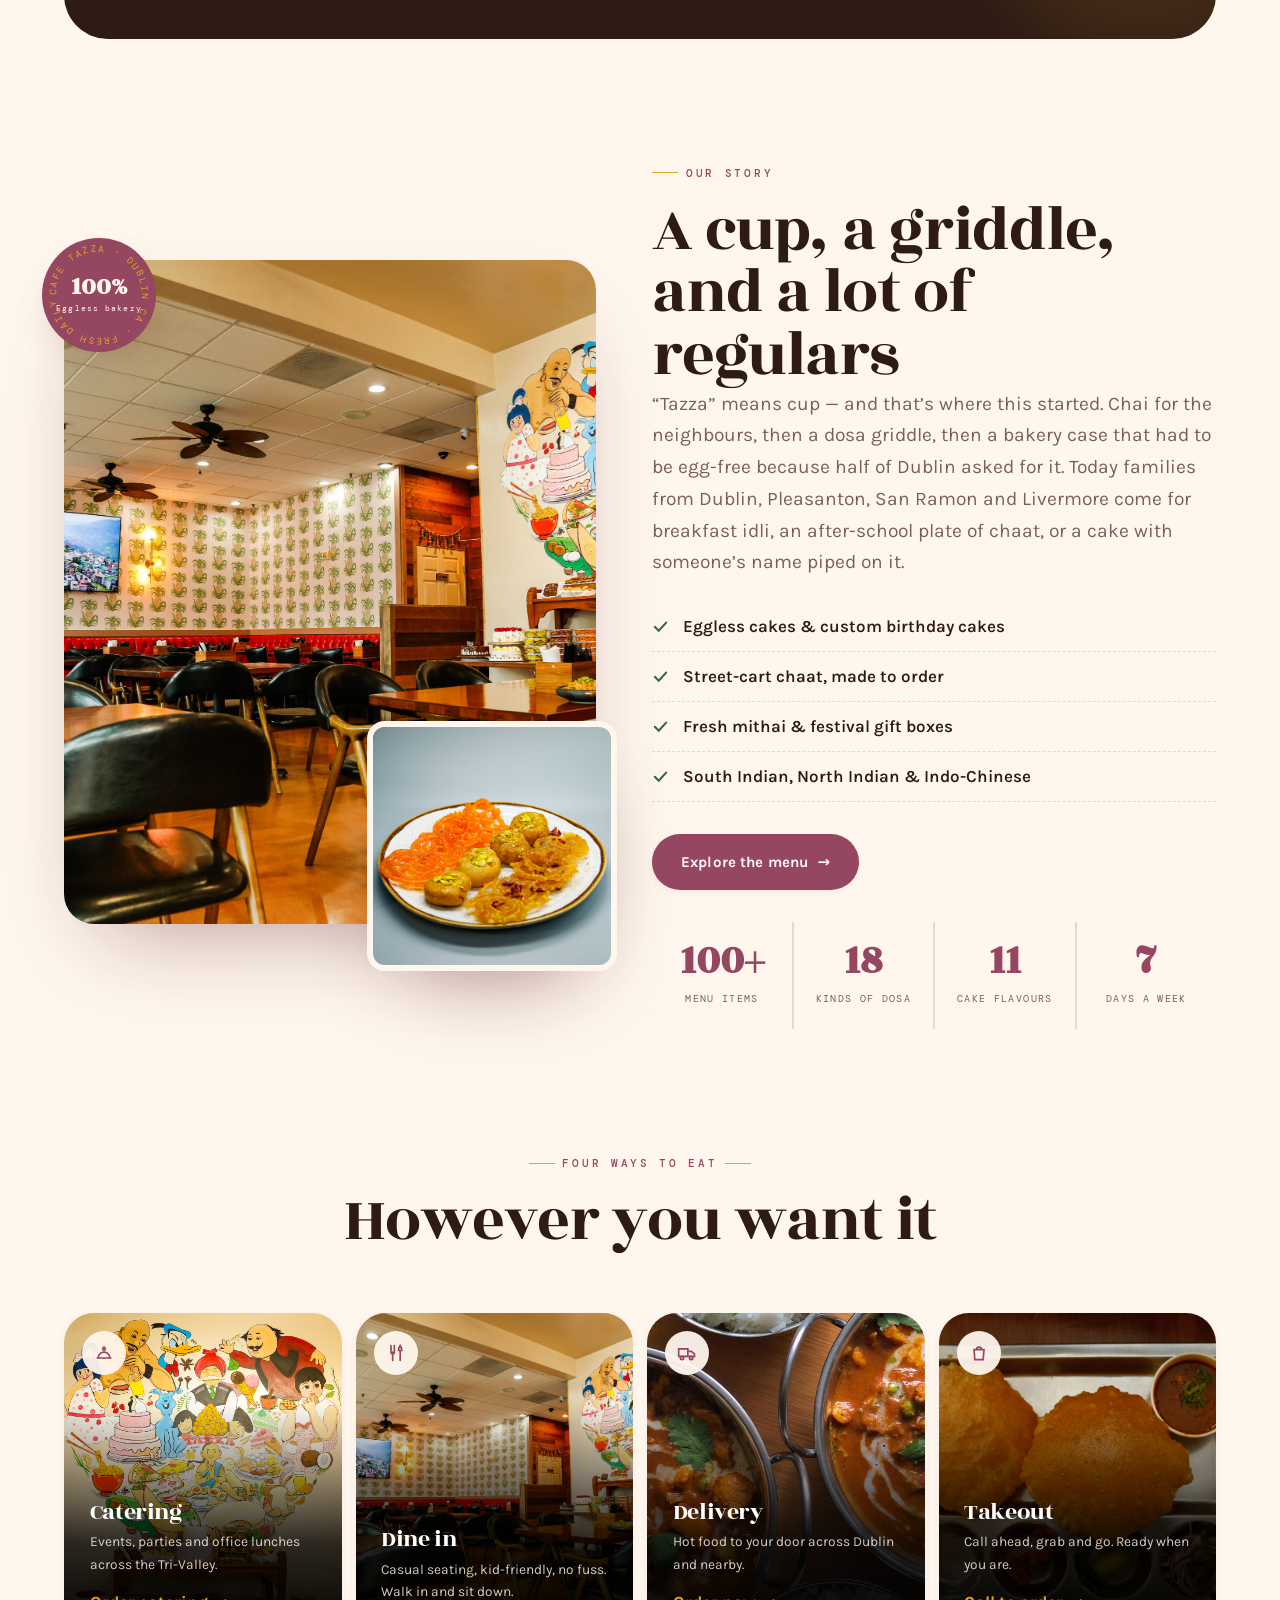
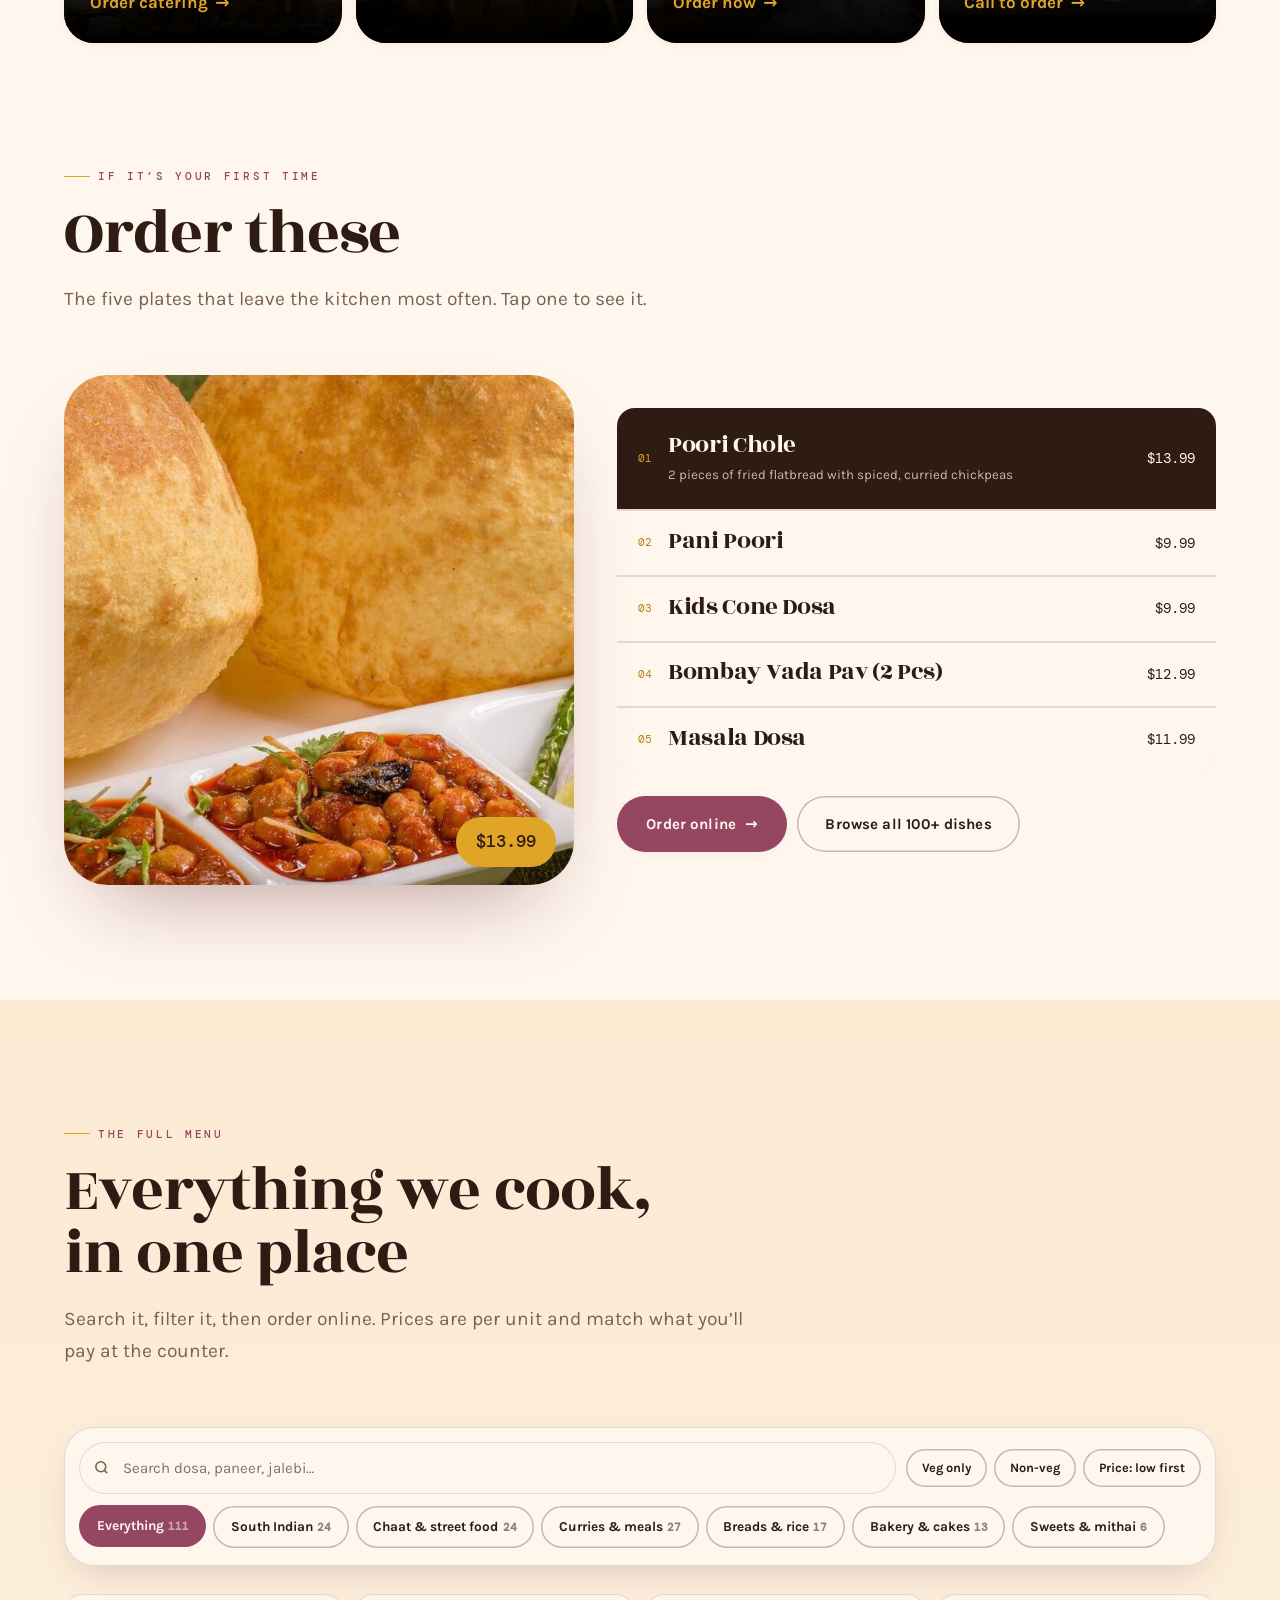
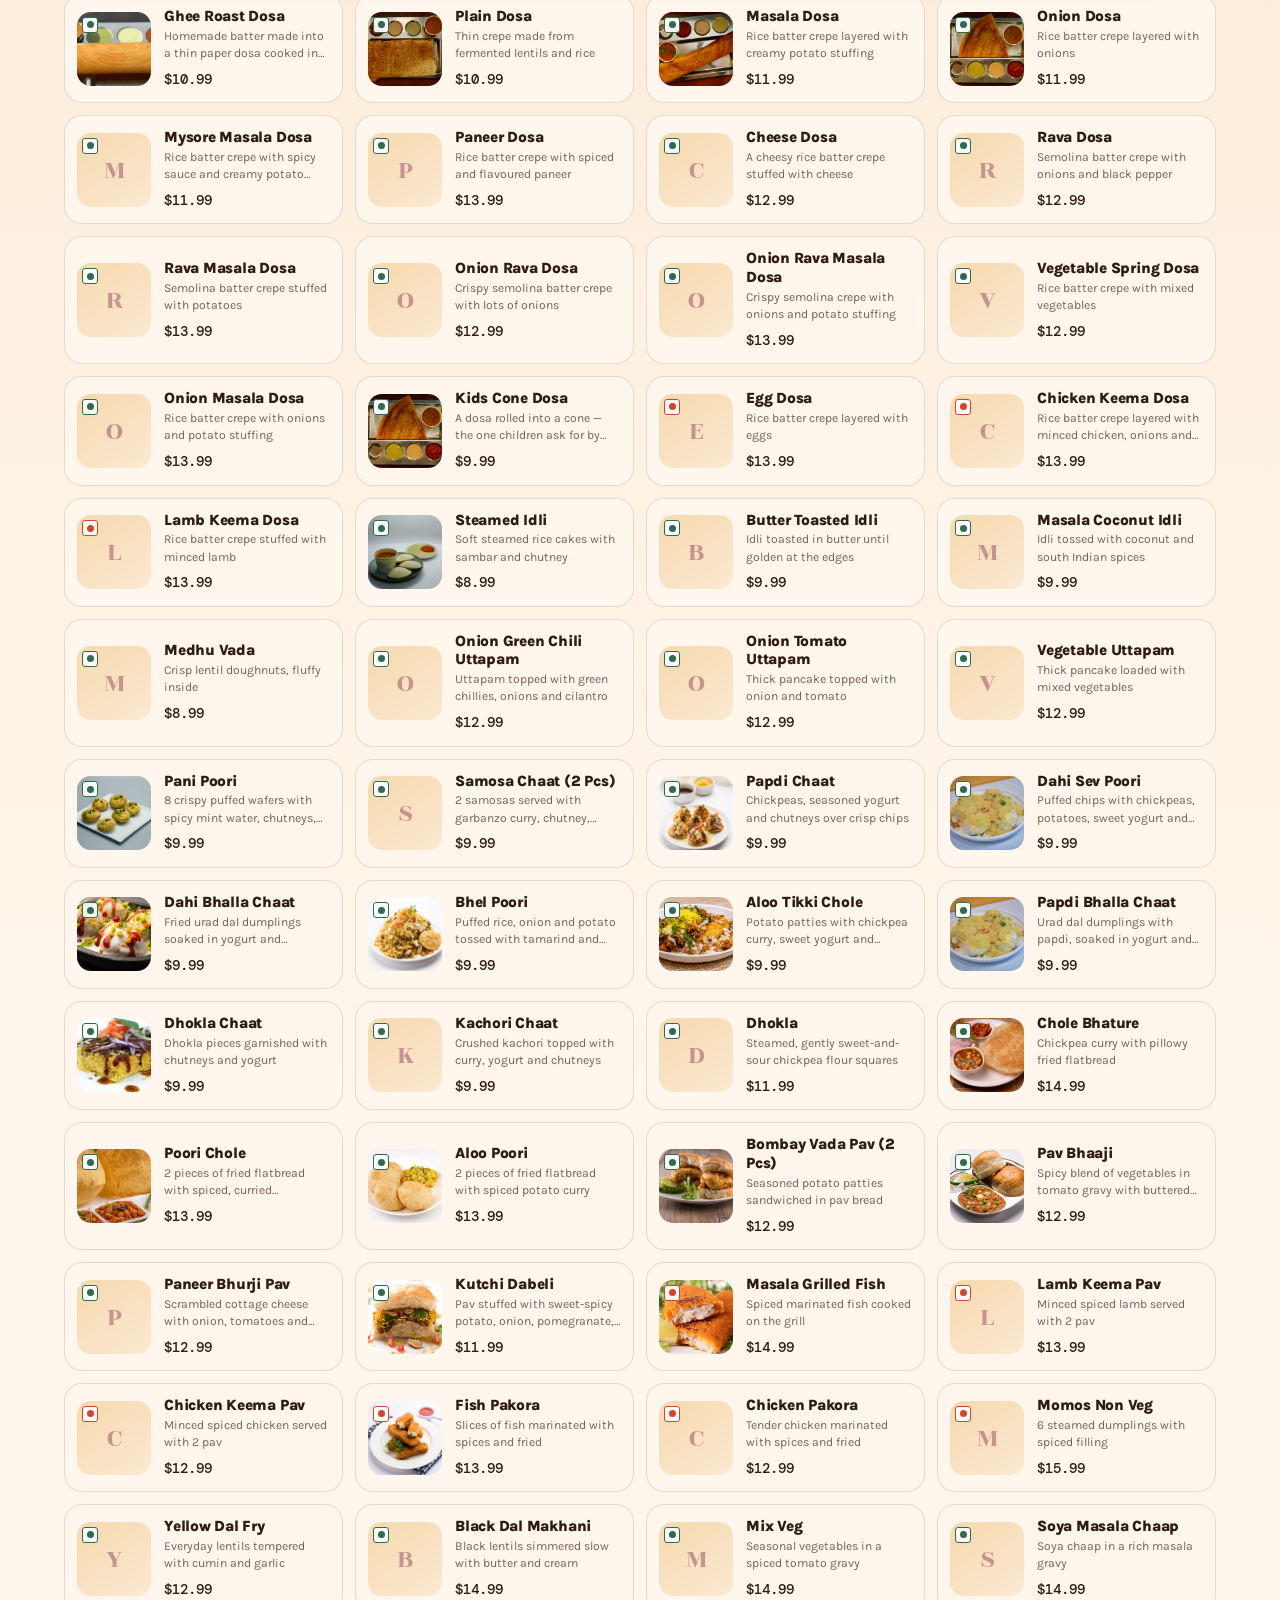
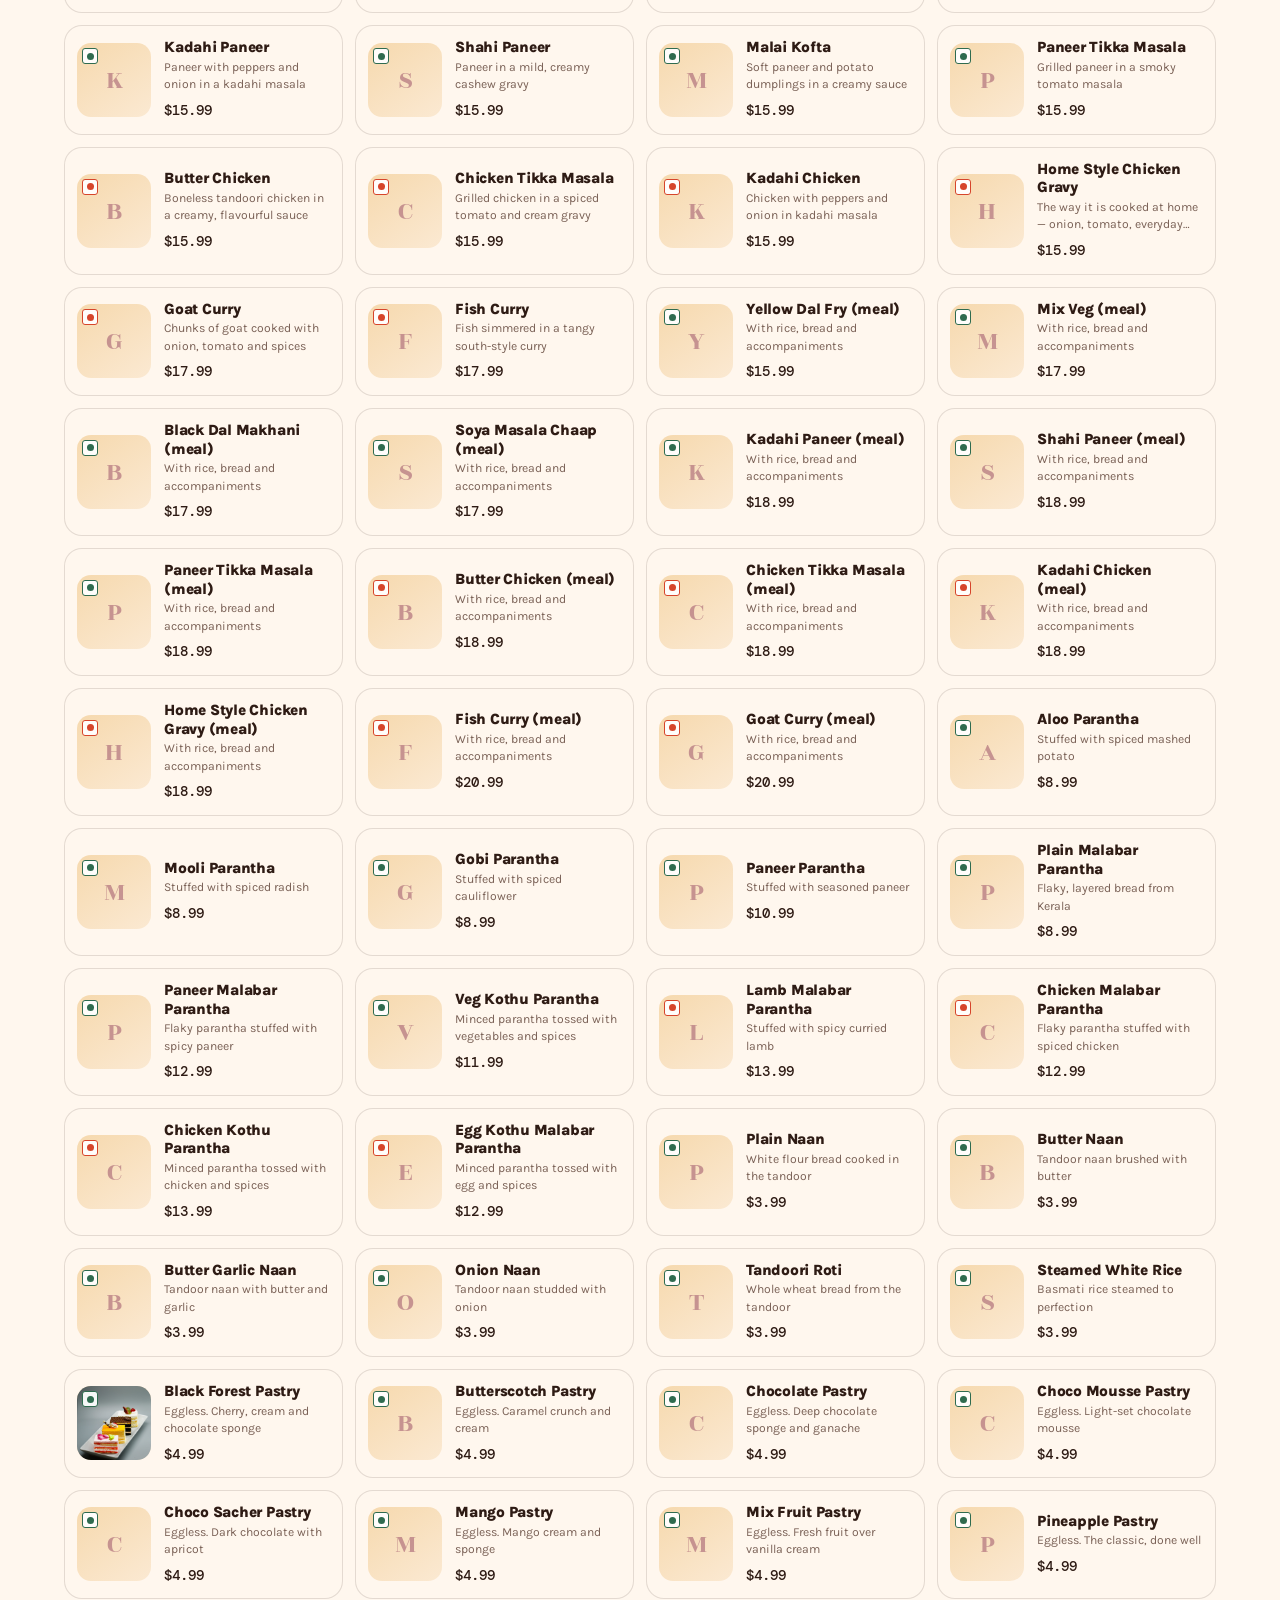
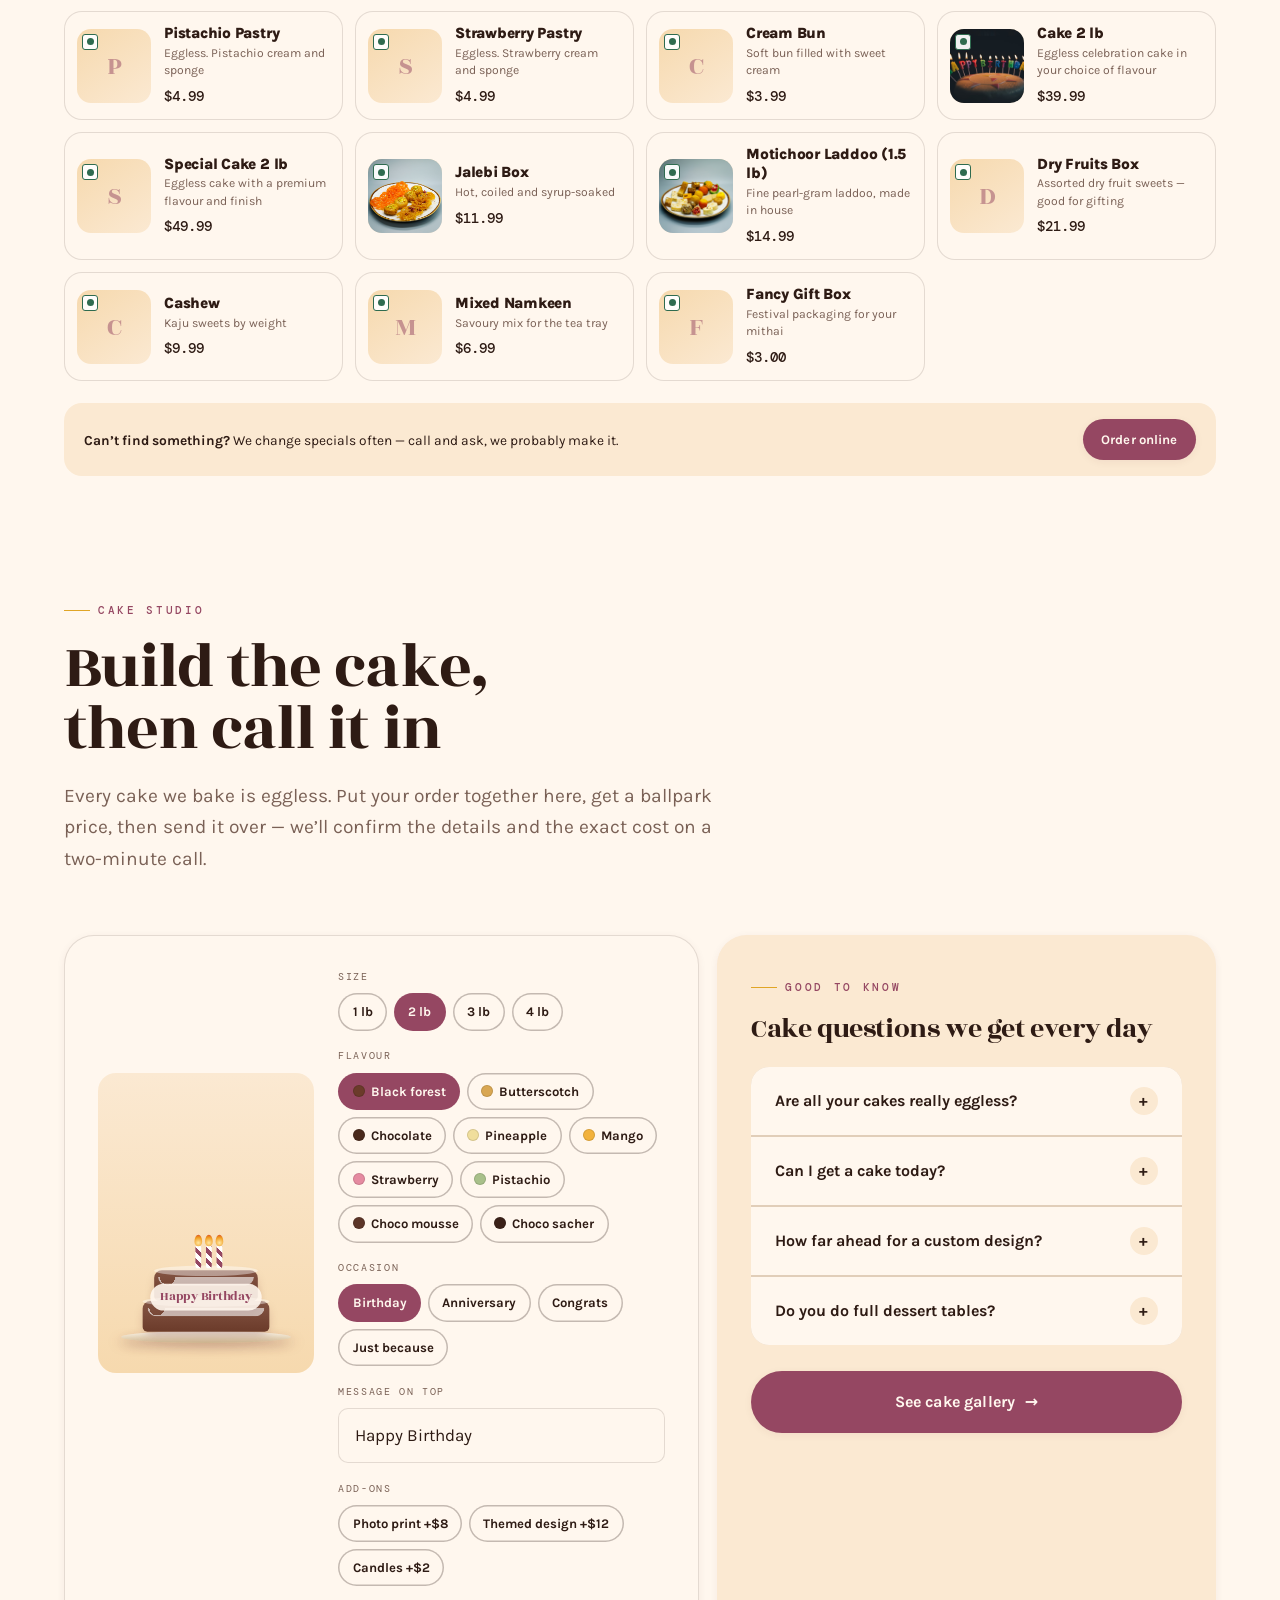
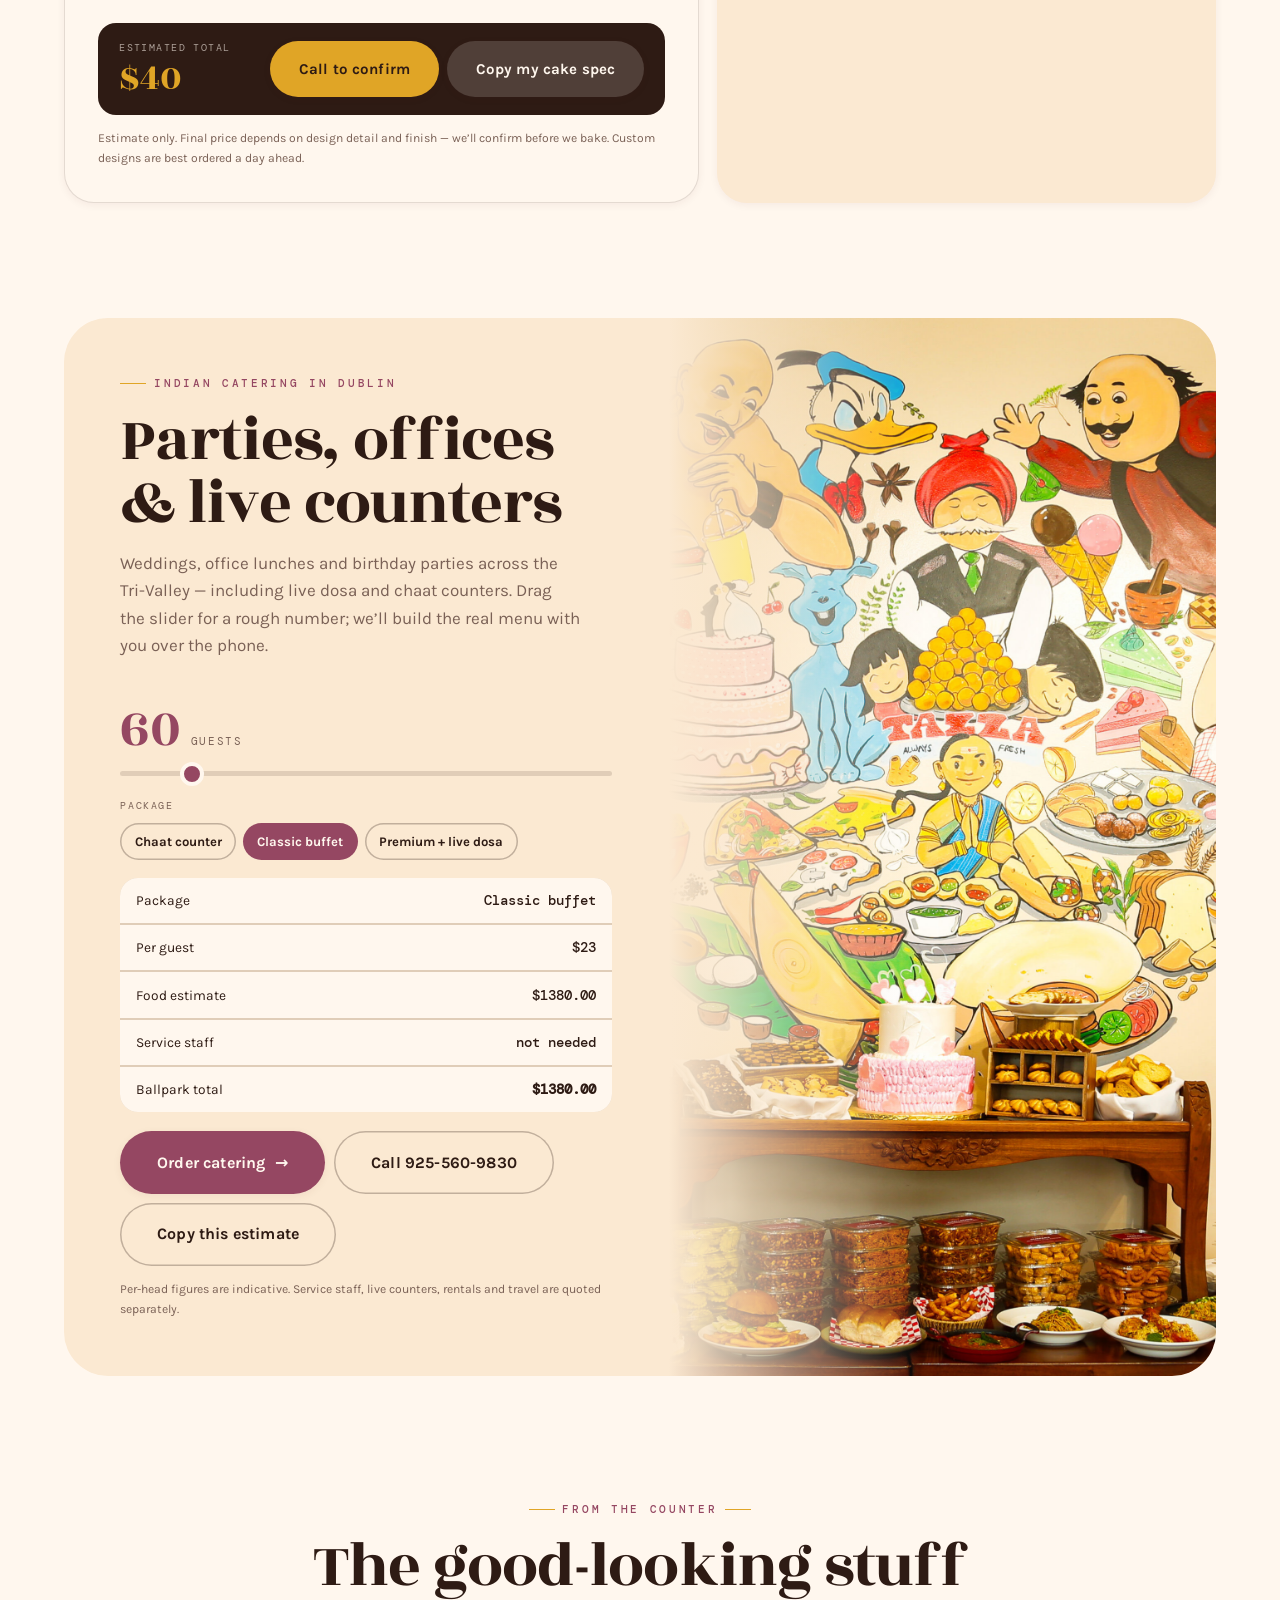
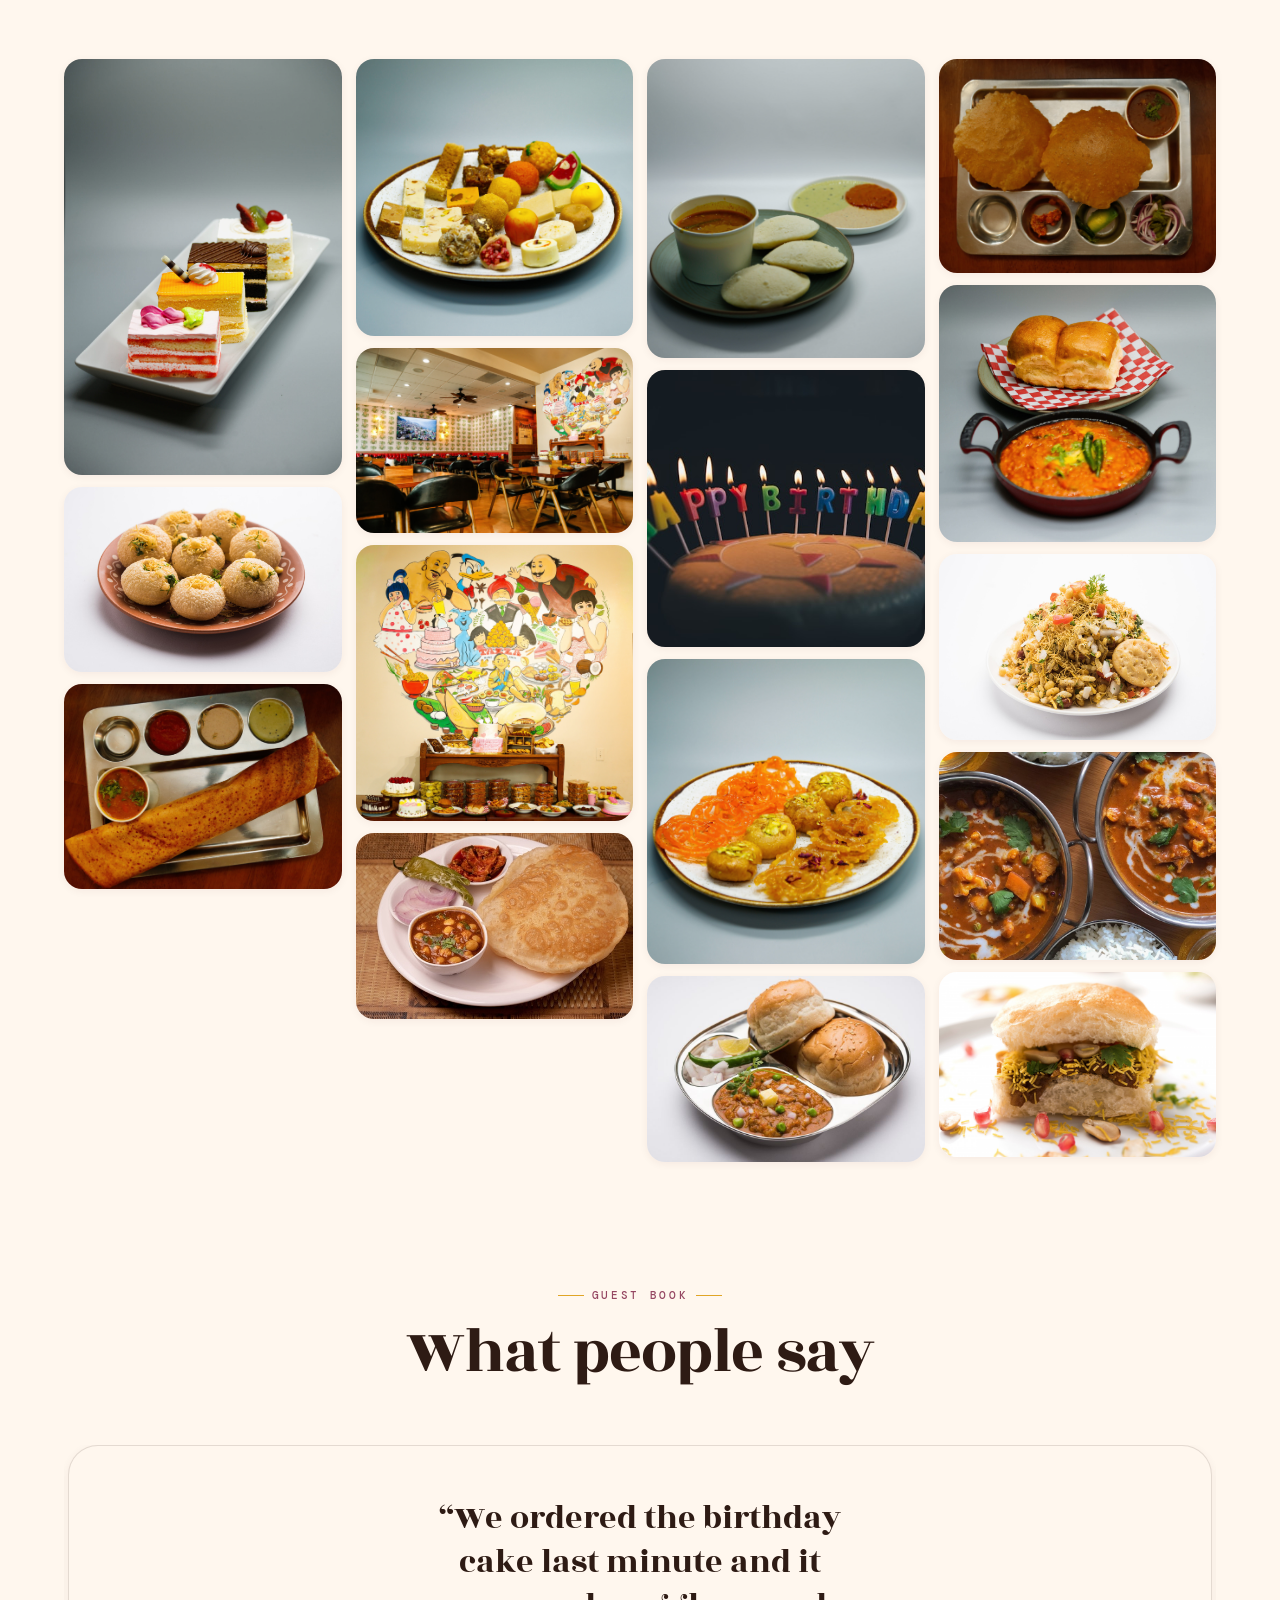
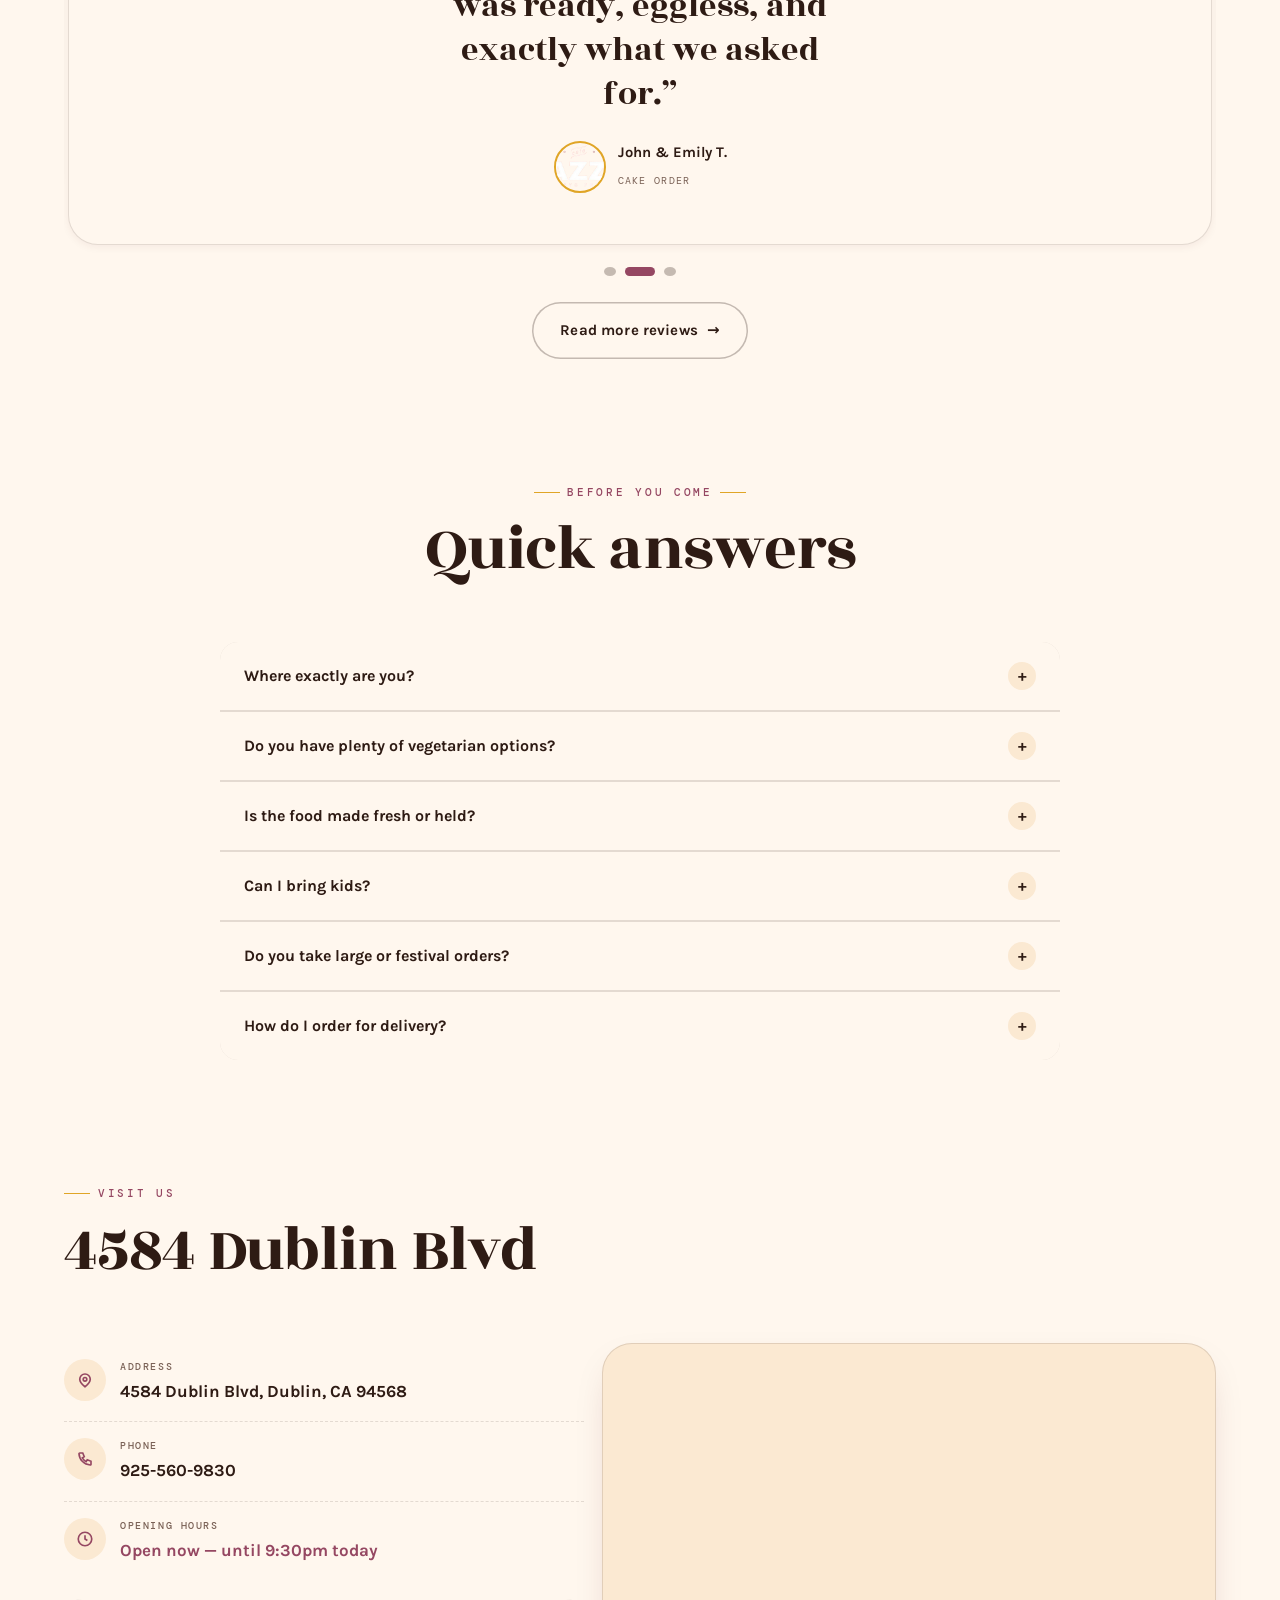
==== commit 8dd86651: "Host restaurant photos in a local images folder so they load on GitHub, Vercel, and file:// pages. C" ====
--- a/index.html
+++ b/index.html
@@ -2,20 +2,21 @@
 <html lang="en">
 <head>
 <meta charset="utf-8">
+<meta name="referrer" content="no-referrer">
 <meta name="viewport" content="width=device-width, initial-scale=1, viewport-fit=cover">
 <title>Cafe Tazza — Indian Restaurant, Bakery &amp; Chaat House in Dublin, CA</title>
 <meta name="description" content="Cafe Tazza in Dublin, CA serves authentic South Indian dosa, North Indian curries, street-food chaat, fresh mithai and eggless cakes. Dine-in, takeout, delivery and catering. Order online or call 925-560-9830.">
 <meta name="theme-color" content="#FFF7EE">
 <link rel="canonical" href="https://cafetazza.com/">
-<link rel="icon" href="https://cafetazza.com/wp-content/uploads/2025/12/logo-cafe-tazza-new.png">
-<link rel="apple-touch-icon" href="https://cafetazza.com/wp-content/uploads/2025/12/logo-cafe-tazza-new.png">
+<link rel="icon" href="images/logo-cafe-tazza-new.png">
+<link rel="apple-touch-icon" href="images/logo-cafe-tazza-new.png">
 
 <meta property="og:type" content="restaurant">
 <meta property="og:site_name" content="Cafe Tazza">
 <meta property="og:title" content="Cafe Tazza — Indian Restaurant, Bakery &amp; Chaat House in Dublin, CA">
 <meta property="og:description" content="Dosa, chaat, mithai and eggless cakes made fresh every day on Dublin Blvd. Dine-in, delivery, takeout and catering.">
 <meta property="og:url" content="https://cafetazza.com/">
-<meta property="og:image" content="https://cafetazza.com/wp-content/uploads/2026/06/indian-food-delivery-dublin.jpg">
+<meta property="og:image" content="images/indian-food-delivery-dublin.jpg">
 <meta name="twitter:card" content="summary_large_image">
 
 <link rel="preconnect" href="https://fonts.googleapis.com">
@@ -23,7 +24,7 @@
 <link rel="preconnect" href="https://cafetazza.com">
 <link href="https://fonts.googleapis.com/css2?family=Rozha+One&family=Karla:ital,wght@0,300..800;1,300..800&family=DM+Mono:wght@400;500&family=Archivo:wdth,wght@62..125,100..900&family=Manrope:wght@300..800&family=Parisienne&display=swap" rel="stylesheet">
 <link rel="stylesheet" href="https://cdnjs.cloudflare.com/ajax/libs/font-awesome/6.5.1/css/all.min.css" crossorigin="anonymous">
-<link rel="stylesheet" href="css/style.css">
+<link rel="stylesheet" href="css/style.css?v=4">
 <link rel="stylesheet" href="css/chrome.css">
 <link rel="stylesheet" href="css/accessibility.css?v=2">
 
@@ -32,8 +33,8 @@
   "@context": "https://schema.org",
   "@type": "Restaurant",
   "name": "Cafe Tazza",
-  "image": "https://cafetazza.com/wp-content/uploads/2026/06/indian-food-delivery-dublin.jpg",
-  "logo": "https://cafetazza.com/wp-content/uploads/2025/12/logo-cafe-tazza-new.png",
+  "image": "images/indian-food-delivery-dublin.jpg",
+  "logo": "images/logo-cafe-tazza-new.png",
   "url": "https://cafetazza.com/",
   "telephone": "+1-925-560-9830",
   "priceRange": "$$",
@@ -94,7 +95,7 @@
     <nav class="nav" aria-label="Main">
       <a class="brand" href="#hero" aria-label="Cafe Tazza — home">
         <span class="brand-plate">
-          <img src="https://cafetazza.com/wp-content/uploads/2025/12/logo-cafe-tazza-new.png" alt="Cafe Tazza — always fresh" width="120" height="44">
+          <img referrerpolicy="no-referrer" src="images/logo-cafe-tazza-new.png" alt="Cafe Tazza — always fresh" width="120" height="44">
         </span>
       </a>
 
@@ -107,15 +108,15 @@
             <svg viewBox="0 0 12 8" fill="none" aria-hidden="true"><path d="M1 1.5 6 6.5l5-5" stroke="currentColor" stroke-width="2" stroke-linecap="round"/></svg>
           </button>
           <ul class="sub">
-            <li><a href="indian-bakery-eggless-cakes-dublin">Indian Bakery &amp; Eggless Cakes</a></li>
-            <li><a href="indian-chaat-dublin">Indian Chaat &amp; Street Food</a></li>
-            <li><a href="south-indian-restaurant-dublin">South Indian Restaurant In Dublin</a></li>
-            <li><a href="indian-restaurant-dublin-ca">Indian Restaurant In Dublin CA</a></li>
-            <li><a href="indian-sweets-dublin">Indian Sweets &amp; Mithai</a></li>
-            <li><a href="birthday-cakes-dublin">Birthday &amp; Custom Cakes</a></li>
-            <li><a href="order-indian-food-dublin">Online Ordering &amp; Delivery</a></li>
-            <li><a href="family-restaurant-dublin">Family &amp; Kids-Friendly Restaurant</a></li>
-            <li><a href="indian-catering-dublin">Indian Catering In Dublin,CA</a></li>
+            <li><a href="indian-bakery-eggless-cakes-dublin.html">Indian Bakery &amp; Eggless Cakes</a></li>
+            <li><a href="indian-chaat-dublin.html">Indian Chaat &amp; Street Food</a></li>
+            <li><a href="south-indian-restaurant-dublin.html">South Indian Restaurant In Dublin</a></li>
+            <li><a href="indian-restaurant-dublin-ca.html">Indian Restaurant In Dublin CA</a></li>
+            <li><a href="indian-sweets-dublin.html">Indian Sweets &amp; Mithai</a></li>
+            <li><a href="birthday-cakes-dublin.html">Birthday &amp; Custom Cakes</a></li>
+            <li><a href="order-indian-food-dublin.html">Online Ordering &amp; Delivery</a></li>
+            <li><a href="family-restaurant-dublin.html">Family &amp; Kids-Friendly Restaurant</a></li>
+            <li><a href="indian-catering-dublin.html">Indian Catering In Dublin,CA</a></li>
           </ul>
         </li>
         <li><a class="nv" href="#reviews">Reviews</a></li>
@@ -137,7 +138,7 @@
 <div class="scrim" id="scrim"></div>
 <aside class="drawer" id="drawer" aria-label="Mobile menu">
   <div class="drawer-head">
-    <span class="brand-plate"><img src="https://cafetazza.com/wp-content/uploads/2025/12/logo-cafe-tazza-new.png" alt="Cafe Tazza"></span>
+    <span class="brand-plate"><img referrerpolicy="no-referrer" src="images/logo-cafe-tazza-new.png" alt="Cafe Tazza"></span>
     <button class="x-btn" id="drawerClose" type="button" aria-label="Close menu">&times;</button>
   </div>
   <a href="#hero">Home</a>
@@ -145,15 +146,15 @@
   <a href="#menuSec">Full Menu</a>
   <a href="#explore">Explore Cafe Tazza</a>
   <div class="sub-list">
-    <a href="indian-bakery-eggless-cakes-dublin">Indian Bakery &amp; Eggless Cakes</a>
-    <a href="indian-chaat-dublin">Indian Chaat &amp; Street Food</a>
-    <a href="south-indian-restaurant-dublin">South Indian Restaurant In Dublin</a>
-    <a href="indian-restaurant-dublin-ca">Indian Restaurant In Dublin CA</a>
-    <a href="indian-sweets-dublin">Indian Sweets &amp; Mithai</a>
-    <a href="birthday-cakes-dublin">Birthday &amp; Custom Cakes</a>
-    <a href="order-indian-food-dublin">Online Ordering &amp; Delivery</a>
-    <a href="family-restaurant-dublin">Family &amp; Kids-Friendly Restaurant</a>
-    <a href="indian-catering-dublin">Indian Catering In Dublin,CA</a>
+    <a href="indian-bakery-eggless-cakes-dublin.html">Indian Bakery &amp; Eggless Cakes</a>
+    <a href="indian-chaat-dublin.html">Indian Chaat &amp; Street Food</a>
+    <a href="south-indian-restaurant-dublin.html">South Indian Restaurant In Dublin</a>
+    <a href="indian-restaurant-dublin-ca.html">Indian Restaurant In Dublin CA</a>
+    <a href="indian-sweets-dublin.html">Indian Sweets &amp; Mithai</a>
+    <a href="birthday-cakes-dublin.html">Birthday &amp; Custom Cakes</a>
+    <a href="order-indian-food-dublin.html">Online Ordering &amp; Delivery</a>
+    <a href="family-restaurant-dublin.html">Family &amp; Kids-Friendly Restaurant</a>
+    <a href="indian-catering-dublin.html">Indian Catering In Dublin,CA</a>
   </div>
   <a class="drawer-hot" href="https://order.boons.io/site/catering/cafe-tazza/115/y" target="_blank" rel="noopener">Catering</a>
   <a href="#reviews">Reviews</a>
@@ -248,7 +249,7 @@
         </div>
       </div>
       <div class="band-img">
-        <img src="https://cafetazza.com/wp-content/uploads/2026/06/indian-food-delivery-dublin.jpg" alt="Indian food packed for delivery in Dublin, CA from Cafe Tazza" loading="lazy" width="800" height="600">
+        <img referrerpolicy="no-referrer" src="images/indian-food-delivery-dublin.jpg" alt="Indian food packed for delivery in Dublin, CA from Cafe Tazza" loading="lazy" width="800" height="600">
       </div>
     </div>
   </div>
@@ -264,57 +265,57 @@
     </div>
 
     <div class="ex-grid">
-      <a class="ex rv tilt" href="indian-bakery-eggless-cakes-dublin">
-        <img src="https://cafetazza.com/wp-content/uploads/2025/12/X1A6251-scaled.jpg" alt="Eggless cakes and pastries at Cafe Tazza in Dublin CA" loading="lazy">
+      <a class="ex rv tilt" href="indian-bakery-eggless-cakes-dublin.html">
+        <img referrerpolicy="no-referrer" src="images/X1A6251-scaled.jpg" alt="Eggless cakes and pastries at Cafe Tazza in Dublin CA" loading="lazy">
         <span class="ex-n">Bakery</span>
         <span class="ex-go"><svg width="15" height="15" viewBox="0 0 24 24" fill="none" stroke="currentColor" stroke-width="2.6" stroke-linecap="round"><path d="M7 17 17 7M9 7h8v8"/></svg></span>
         <div class="ex-c"><h3>Eggless cakes &amp; pastries</h3><p>Baked fresh every morning &mdash; black forest, butterscotch, pistachio and more, all egg-free.</p></div>
       </a>
 
-      <a class="ex rv rv-d1 tilt" href="birthday-cakes-dublin">
-        <img src="https://cafetazza.com/wp-content/uploads/2026/06/birthday-custom-cakes.jpg" alt="Birthday and custom cakes at Cafe Tazza Dublin CA" loading="lazy">
+      <a class="ex rv rv-d1 tilt" href="birthday-cakes-dublin.html">
+        <img referrerpolicy="no-referrer" src="images/birthday-custom-cakes.jpg" alt="Birthday and custom cakes at Cafe Tazza Dublin CA" loading="lazy">
         <span class="ex-n">Celebrations</span>
         <span class="ex-go"><svg width="15" height="15" viewBox="0 0 24 24" fill="none" stroke="currentColor" stroke-width="2.6" stroke-linecap="round"><path d="M7 17 17 7M9 7h8v8"/></svg></span>
         <div class="ex-c"><h3>Birthday &amp; custom cakes</h3><p>Photo prints, themes and last-minute rescues. Same-day options most days.</p></div>
       </a>
 
-      <a class="ex rv rv-d2 tilt" href="indian-chaat-dublin">
-        <img src="https://cafetazza.com/wp-content/uploads/2025/12/image-19.jpg" alt="Pani puri and Indian street food chaat at Cafe Tazza Dublin CA" loading="lazy">
+      <a class="ex rv rv-d2 tilt" href="indian-chaat-dublin.html">
+        <img referrerpolicy="no-referrer" src="images/image-19.jpg" alt="Pani puri and Indian street food chaat at Cafe Tazza Dublin CA" loading="lazy">
         <span class="ex-n">Street food</span>
         <span class="ex-go"><svg width="15" height="15" viewBox="0 0 24 24" fill="none" stroke="currentColor" stroke-width="2.6" stroke-linecap="round"><path d="M7 17 17 7M9 7h8v8"/></svg></span>
         <div class="ex-c"><h3>Chaat &amp; street food</h3><p>Pani poori, sev poori, bhel, vada pav, pav bhaji &mdash; assembled to order so nothing goes soggy.</p></div>
       </a>
 
-      <a class="ex rv rv-d3 tilt" href="south-indian-restaurant-dublin">
-        <img src="https://cafetazza.com/wp-content/uploads/2025/12/X1A6095-scaled-e1766937586384.jpg" alt="South Indian dosa at Cafe Tazza Dublin CA" loading="lazy">
+      <a class="ex rv rv-d3 tilt" href="south-indian-restaurant-dublin.html">
+        <img referrerpolicy="no-referrer" src="images/X1A6095-scaled-e1766937586384.jpg" alt="South Indian dosa at Cafe Tazza Dublin CA" loading="lazy">
         <span class="ex-n">South Indian</span>
         <span class="ex-go"><svg width="15" height="15" viewBox="0 0 24 24" fill="none" stroke="currentColor" stroke-width="2.6" stroke-linecap="round"><path d="M7 17 17 7M9 7h8v8"/></svg></span>
         <div class="ex-c"><h3>Dosa, idli &amp; uttapam</h3><p>Batter fermented in house. Eighteen kinds of dosa, including a cone dosa the kids ask for by name.</p></div>
       </a>
 
-      <a class="ex rv tilt" href="indian-restaurant-dublin-ca#north">
-        <img src="https://cafetazza.com/wp-content/uploads/2025/12/X1A6244-scaled-e1766250596483.jpg" alt="North Indian curries and naan at Cafe Tazza Dublin CA" loading="lazy">
+      <a class="ex rv tilt" href="indian-restaurant-dublin-ca.html#north">
+        <img referrerpolicy="no-referrer" src="images/X1A6244-scaled-e1766250596483.jpg" alt="North Indian curries and naan at Cafe Tazza Dublin CA" loading="lazy">
         <span class="ex-n">North Indian</span>
         <span class="ex-go"><svg width="15" height="15" viewBox="0 0 24 24" fill="none" stroke="currentColor" stroke-width="2.6" stroke-linecap="round"><path d="M7 17 17 7M9 7h8v8"/></svg></span>
         <div class="ex-c"><h3>Curries, naan &amp; meals</h3><p>Butter chicken, kadahi paneer, dal makhani and goat curry &mdash; as a plate or a full meal.</p></div>
       </a>
 
-      <a class="ex rv rv-d1 tilt" href="indian-sweets-dublin">
-        <img src="https://cafetazza.com/wp-content/uploads/2025/12/X1A6299-scaled.jpg" alt="Indian sweets and mithai at Cafe Tazza Dublin CA" loading="lazy">
+      <a class="ex rv rv-d1 tilt" href="indian-sweets-dublin.html">
+        <img referrerpolicy="no-referrer" src="images/X1A6299-scaled.jpg" alt="Indian sweets and mithai at Cafe Tazza Dublin CA" loading="lazy">
         <span class="ex-n">Mithai</span>
         <span class="ex-go"><svg width="15" height="15" viewBox="0 0 24 24" fill="none" stroke="currentColor" stroke-width="2.6" stroke-linecap="round"><path d="M7 17 17 7M9 7h8v8"/></svg></span>
         <div class="ex-c"><h3>Sweets &amp; mithai</h3><p>Jalebi, motichoor laddoo, dry-fruit boxes. Festival quantities and gift boxes on request.</p></div>
       </a>
 
-      <a class="ex ex-hot rv rv-d2 tilt" href="indian-catering-dublin">
-        <img src="https://cafetazza.com/wp-content/uploads/2025/12/X1A6084-scaled.jpg" alt="Indian catering in Dublin CA by Cafe Tazza" loading="lazy">
+      <a class="ex ex-hot rv rv-d2 tilt" href="indian-catering-dublin.html">
+        <img referrerpolicy="no-referrer" src="images/X1A6084-scaled.jpg" alt="Indian catering in Dublin CA by Cafe Tazza" loading="lazy">
         <span class="ex-n">Catering</span>
         <span class="ex-go"><svg width="15" height="15" viewBox="0 0 24 24" fill="none" stroke="currentColor" stroke-width="2.6" stroke-linecap="round"><path d="M7 17 17 7M9 7h8v8"/></svg></span>
         <div class="ex-c"><h3>Catering &amp; live counters</h3><p>Weddings, birthdays, office lunches. Live dosa and chaat counters if you want a show.</p></div>
       </a>
 
-      <a class="ex rv rv-d3 tilt" href="indian-restaurant-dublin-ca">
-        <img src="https://cafetazza.com/wp-content/uploads/2025/12/X1A6142-scaled.jpg" alt="Fresh Indian bakery counter at Cafe Tazza Dublin CA" loading="lazy">
+      <a class="ex rv rv-d3 tilt" href="indian-restaurant-dublin-ca.html">
+        <img referrerpolicy="no-referrer" src="images/X1A6142-scaled.jpg" alt="Fresh Indian bakery counter at Cafe Tazza Dublin CA" loading="lazy">
         <span class="ex-n">Dine in</span>
         <span class="ex-go"><svg width="15" height="15" viewBox="0 0 24 24" fill="none" stroke="currentColor" stroke-width="2.6" stroke-linecap="round"><path d="M7 17 17 7M9 7h8v8"/></svg></span>
         <div class="ex-c"><h3>Sit down with us</h3><p>Casual, family-friendly, high chairs available. Come hungry, stay for chai.</p></div>
@@ -346,8 +347,8 @@
         <svg class="rot" viewBox="0 0 100 100"><defs><path id="cp" d="M50,50 m-38,0 a38,38 0 1,1 76,0 a38,38 0 1,1 -76,0"/></defs><text><textPath href="#cp">CAFE TAZZA &middot; DUBLIN CA &middot; FRESH DAILY &middot; </textPath></text></svg>
         <div><b>100%</b><em>Eggless bakery</em></div>
       </div>
-      <div class="m1"><img src="https://cafetazza.com/wp-content/uploads/2025/12/X1A6046-1-scaled.jpg" alt="Inside Cafe Tazza, a cosy tea cafe in Dublin CA" loading="lazy"></div>
-      <div class="m2"><img src="https://cafetazza.com/wp-content/uploads/2025/12/X1A6294-scaled.jpg" alt="Fresh jalebi at Cafe Tazza Dublin CA" loading="lazy"></div>
+      <div class="m1"><img referrerpolicy="no-referrer" src="images/X1A6046-1-scaled.jpg" alt="Inside Cafe Tazza, a cosy tea cafe in Dublin CA" loading="lazy"></div>
+      <div class="m2"><img referrerpolicy="no-referrer" src="images/X1A6294-scaled.jpg" alt="Fresh jalebi at Cafe Tazza Dublin CA" loading="lazy"></div>
     </div>
 
     <div class="rv rv-d2">
@@ -382,25 +383,25 @@
       <h2>However you want it</h2>
     </div>
     <div class="ways">
-      <a class="way rv" href="indian-catering-dublin">
-        <img src="https://cafetazza.com/wp-content/uploads/2025/12/istockphoto-637765812-612x612-1.jpg" alt="Indian wedding catering spread by Cafe Tazza" loading="lazy">
+      <a class="way rv" href="indian-catering-dublin.html">
+        <img referrerpolicy="no-referrer" src="images/X1A6084-scaled.jpg" alt="Indian wedding catering spread by Cafe Tazza" loading="lazy">
         <span class="way-i"><svg width="20" height="20" viewBox="0 0 24 24" fill="none" stroke="currentColor" stroke-width="2"><path d="M3 18h18M5 18a7 7 0 0 1 14 0M12 6V4"/><circle cx="12" cy="7" r="1.6"/></svg></span>
         <h3>Catering</h3><p>Events, parties and office lunches across the Tri-Valley.</p>
         <span class="ul">Order catering <span class="ar">&rarr;</span></span>
       </a>
       <article class="way rv rv-d1">
-        <img src="https://cafetazza.com/wp-content/uploads/2025/12/X1A6046-1-scaled.jpg" alt="Dine-in seating at Cafe Tazza Dublin CA" loading="lazy">
+        <img referrerpolicy="no-referrer" src="images/X1A6046-1-scaled.jpg" alt="Dine-in seating at Cafe Tazza Dublin CA" loading="lazy">
         <span class="way-i"><svg width="20" height="20" viewBox="0 0 24 24" fill="none" stroke="currentColor" stroke-width="2" stroke-linecap="round"><path d="M6 3v8a2 2 0 0 0 4 0V3M8 11v10M17 3c-1.5 2-2 4-2 6h4c0-2-.5-4-2-6zM17 9v12"/></svg></span>
         <h3>Dine in</h3><p>Casual seating, kid-friendly, no fuss. Walk in and sit down.</p>
       </article>
-      <a class="way rv rv-d2" href="order-indian-food-dublin">
-        <img src="https://cafetazza.com/wp-content/uploads/2026/06/indian-food-delivery-dublin.jpg" alt="Order Indian food online in Dublin CA" loading="lazy">
+      <a class="way rv rv-d2" href="order-indian-food-dublin.html">
+        <img referrerpolicy="no-referrer" src="images/indian-food-delivery-dublin.jpg" alt="Order Indian food online in Dublin CA" loading="lazy">
         <span class="way-i"><svg width="20" height="20" viewBox="0 0 24 24" fill="none" stroke="currentColor" stroke-width="2"><path d="M2 7h11v9H2zM13 10h4l4 3v3h-8z"/><circle cx="6" cy="18" r="2"/><circle cx="17" cy="18" r="2"/></svg></span>
         <h3>Delivery</h3><p>Hot food to your door across Dublin and nearby.</p>
         <span class="ul">Order now <span class="ar">&rarr;</span></span>
       </a>
       <a class="way rv rv-d3" href="tel:+19255609830">
-        <img src="https://cafetazza.com/wp-content/uploads/2025/12/images-2.jpg" alt="Happy customer collecting takeout at Cafe Tazza Dublin CA" loading="lazy">
+        <img referrerpolicy="no-referrer" src="images/X1A6142-scaled.jpg" alt="Happy customer collecting takeout at Cafe Tazza Dublin CA" loading="lazy">
         <span class="way-i"><svg width="20" height="20" viewBox="0 0 24 24" fill="none" stroke="currentColor" stroke-width="2"><path d="M6 8h12l-1 12H7z"/><path d="M9 8a3 3 0 0 1 6 0"/></svg></span>
         <h3>Takeout</h3><p>Call ahead, grab and go. Ready when you are.</p>
         <span class="ul">Call to order <span class="ar">&rarr;</span></span>
@@ -420,11 +421,11 @@
 
     <div class="spot rv">
       <div class="spot-img" id="spotImg">
-        <img src="https://cafetazza.com/wp-content/uploads/2025/12/image-10-e1766931175626.jpg" alt="Poori chole at Cafe Tazza Dublin CA" class="on" loading="lazy">
-        <img src="https://cafetazza.com/wp-content/uploads/2025/12/X1A6208-scaled-e1766928622864.jpg" alt="Pani poori at Cafe Tazza Dublin CA" loading="lazy">
-        <img src="https://cafetazza.com/wp-content/uploads/2025/12/X1A6095-scaled-e1766937586384.jpg" alt="Kids cone dosa at Cafe Tazza Dublin CA" loading="lazy">
-        <img src="https://cafetazza.com/wp-content/uploads/2025/12/image-12.jpg" alt="Bombay vada pav at Cafe Tazza Dublin CA" loading="lazy">
-        <img src="https://cafetazza.com/wp-content/uploads/2025/12/X1A6135-scaled-e1766937468254.jpg" alt="Masala dosa at Cafe Tazza Dublin CA" loading="lazy">
+        <img referrerpolicy="no-referrer" src="images/image-10-e1766931175626.jpg" alt="Poori chole at Cafe Tazza Dublin CA" class="on" loading="lazy">
+        <img referrerpolicy="no-referrer" src="images/X1A6208-scaled-e1766928622864.jpg" alt="Pani poori at Cafe Tazza Dublin CA" loading="lazy">
+        <img referrerpolicy="no-referrer" src="images/X1A6095-scaled-e1766937586384.jpg" alt="Kids cone dosa at Cafe Tazza Dublin CA" loading="lazy">
+        <img referrerpolicy="no-referrer" src="images/image-12.jpg" alt="Bombay vada pav at Cafe Tazza Dublin CA" loading="lazy">
+        <img referrerpolicy="no-referrer" src="images/X1A6135-scaled-e1766937468254.jpg" alt="Masala dosa at Cafe Tazza Dublin CA" loading="lazy">
         <span class="spot-price" id="spotPrice">$13.99</span>
       </div>
 
@@ -562,7 +563,7 @@
           <div class="qa"><button>How far ahead for a custom design?<span class="pm">+</span></button><div class="a"><p>A day is comfortable. For photo prints, themed toppers or anything over 3 lb, give us 24 hours and we&rsquo;ll get it right.</p></div></div>
           <div class="qa"><button>Do you do full dessert tables?<span class="pm">+</span></button><div class="a"><p>We do &mdash; cake plus mithai, jalebi and pastries, priced per head. Use the catering estimate below and mention &ldquo;dessert table&rdquo; when you call.</p></div></div>
         </div>
-        <a class="btn btn-lg btn-full" href="indian-bakery-eggless-cakes-dublin#collection">See cake gallery <span class="ar">&rarr;</span></a>
+        <a class="btn btn-lg btn-full" href="indian-bakery-eggless-cakes-dublin.html#collection">See cake gallery <span class="ar">&rarr;</span></a>
       </div>
     </div>
   </div>
@@ -604,7 +605,7 @@
         </div>
       </div>
       <div class="band-img band-img--tall">
-        <img src="https://cafetazza.com/wp-content/uploads/2025/12/X1A6084-scaled.jpg" alt="Indian catering setup by Cafe Tazza in Dublin CA" loading="lazy">
+        <img referrerpolicy="no-referrer" src="images/X1A6084-scaled.jpg" alt="Indian catering setup by Cafe Tazza in Dublin CA" loading="lazy">
       </div>
     </div>
   </div>
@@ -635,15 +636,15 @@
       <div class="rev-t" id="revT">
         <div class="rev"><div class="rev-card">
           <p class="q">&ldquo;The attention to detail in presentation and service was impeccable. Still thinking about that dosa.&rdquo;</p>
-          <div class="rev-who"><img src="https://cafetazza.com/wp-content/uploads/2025/12/Mask-group-1.png" alt=""><div><b>Sarah M.</b><span>Dine-in guest</span></div></div>
+          <div class="rev-who"><img referrerpolicy="no-referrer" src="images/logo-cafe-tazza-new.png" alt=""><div><b>Sarah M.</b><span>Dine-in guest</span></div></div>
         </div></div>
         <div class="rev"><div class="rev-card">
           <p class="q">&ldquo;We ordered the birthday cake last minute and it was ready, eggless, and exactly what we asked for.&rdquo;</p>
-          <div class="rev-who"><img src="https://cafetazza.com/wp-content/uploads/2025/12/Mask-group-1.png" alt=""><div><b>John &amp; Emily T.</b><span>Cake order</span></div></div>
+          <div class="rev-who"><img referrerpolicy="no-referrer" src="images/logo-cafe-tazza-new.png" alt=""><div><b>John &amp; Emily T.</b><span>Cake order</span></div></div>
         </div></div>
         <div class="rev"><div class="rev-card">
           <p class="q">&ldquo;Catered our office lunch for forty people. Everything arrived hot and nothing ran out.&rdquo;</p>
-          <div class="rev-who"><img src="https://cafetazza.com/wp-content/uploads/2025/12/Mask-group-1.png" alt=""><div><b>Mark C.</b><span>Catering client</span></div></div>
+          <div class="rev-who"><img referrerpolicy="no-referrer" src="images/logo-cafe-tazza-new.png" alt=""><div><b>Mark C.</b><span>Catering client</span></div></div>
         </div></div>
       </div>
       <div class="rev-nav" id="revNav"></div>
@@ -730,7 +731,7 @@
   <div class="wrap">
     <div class="f-grid">
       <div>
-        <span class="f-logo"><img src="https://cafetazza.com/wp-content/uploads/2025/12/logo-cafe-tazza-new.png" alt="Cafe Tazza" loading="lazy"></span>
+        <span class="f-logo"><img referrerpolicy="no-referrer" src="images/logo-cafe-tazza-new.png" alt="Cafe Tazza" loading="lazy"></span>
         <p>A trusted Indian restaurant and eggless bakery in Dublin, CA &mdash; South Indian, North Indian and Indo-Chinese food, chaat, mithai and cakes made fresh every day.</p>
         <div class="socials">
           <a href="https://www.facebook.com/caffetazza/" target="_blank" rel="noopener" aria-label="Cafe Tazza on Facebook">
@@ -747,9 +748,9 @@
         <ul class="f-links">
           <li><a href="#dishes">Today's special</a></li>
           <li><a href="#menuSec">Full menu</a></li>
-          <li><a href="order-indian-food-dublin">Order &amp; delivery</a></li>
-          <li><a href="indian-bakery-eggless-cakes-dublin">Cakes &amp; bakery</a></li>
-          <li><a href="indian-catering-dublin">Catering</a></li>
+          <li><a href="order-indian-food-dublin.html">Order &amp; delivery</a></li>
+          <li><a href="indian-bakery-eggless-cakes-dublin.html">Cakes &amp; bakery</a></li>
+          <li><a href="indian-catering-dublin.html">Catering</a></li>
           <li><a href="#gallery">Gallery</a></li>
           <li><a href="#faq">FAQ</a></li>
         </ul>
@@ -758,12 +759,12 @@
       <div>
         <h4>Menu sections</h4>
         <ul class="f-links">
-          <li><a href="south-indian-restaurant-dublin">South Indian</a></li>
-          <li><a href="indian-restaurant-dublin-ca#north">North Indian</a></li>
-          <li><a href="indian-chaat-dublin">Chaat &amp; snacks</a></li>
+          <li><a href="south-indian-restaurant-dublin.html">South Indian</a></li>
+          <li><a href="indian-restaurant-dublin-ca.html#north">North Indian</a></li>
+          <li><a href="indian-chaat-dublin.html">Chaat &amp; snacks</a></li>
           <li><a href="#menuSec" data-jump="bake">Bakery &amp; cakes</a></li>
-          <li><a href="indian-sweets-dublin">Sweets &amp; mithai</a></li>
-          <li><a href="family-restaurant-dublin">Family Restaurant</a></li>
+          <li><a href="indian-sweets-dublin.html">Sweets &amp; mithai</a></li>
+          <li><a href="family-restaurant-dublin.html">Family Restaurant</a></li>
         </ul>
       </div>
 
@@ -813,8 +814,8 @@
 </div>
 <!-- SITE-FOOTER-END -->
 
-<script src="js/chrome.js?v=3" defer></script>
+<script src="js/chrome.js?v=4" defer></script>
 <script src="js/accessibility.js?v=2" defer></script>
-<script src="js/main.js?v=3" defer></script>
+<script src="js/main.js?v=4" defer></script>
 </body>
 </html>
--- a/css/style.css
+++ b/css/style.css
@@ -47,7 +47,7 @@
   -webkit-font-smoothing:antialiased;
 }
 body.locked{overflow:hidden}
-img,video,iframe{max-width:100%;display:block}
+img,video,iframe{max-width:100%;height:auto;display:block}
 a{color:inherit;text-decoration:none}
 button{font:inherit;color:inherit;border:0;background:none;cursor:pointer}
 input,select,textarea{font:inherit;color:inherit}
@@ -76,7 +76,8 @@
 .eyebrow.center::after{content:"";width:26px;height:1px;background:var(--gold);flex:none}
 
 .wrap{max-width:var(--maxw);margin-inline:auto;padding-inline:var(--pad);min-width:0;width:100%}
-#main,footer,.topbar,.marq,.page-hero,.si-hero,.ir-banner,.od-stage,.ct-hero,.fm-hero,.bc-photos,.bake-media{overflow-x:clip;max-width:100%}
+footer,.topbar,.marq{overflow-x:clip;max-width:100%}
+#main,.page-hero,.si-hero,.ir-banner,.od-stage,.ct-hero,.fm-hero,.bc-photos,.bake-media,.story-media{max-width:100%}
 /* grid children default to min-width:auto, which lets wide content push the page */
 .studio>*,.visit>*,.story>*,.band>*,.ways>*,.hero-grid>*,.spot>*,.f-grid>*,.cake-wrap>*,.bake-grid>*,.page-hero .hero-grid>*,.si-hero>*,.fm-hero>*,.ct-hero>*,.od-paths>*,.bc-invite>*{min-width:0}
 section{position:relative}
@@ -85,7 +86,7 @@
 .sec-head.center{margin-inline:auto;text-align:center}
 
 /* ---------- Reveal-on-scroll ---------- */
-.rv{opacity:0;transform:translateY(30px);transition:opacity .85s var(--ease),transform .85s var(--ease)}
+.rv{opacity:1;transform:translateY(18px);transition:opacity .85s var(--ease),transform .85s var(--ease)}
 .rv.in{opacity:1;transform:none}
 .rv-d1{transition-delay:.08s}.rv-d2{transition-delay:.16s}.rv-d3{transition-delay:.24s}
 .rv-d4{transition-delay:.32s}.rv-d5{transition-delay:.4s}.rv-d6{transition-delay:.48s}
@@ -315,11 +316,11 @@
    ============================================================ */
 .story{display:grid;gap:clamp(30px,4.4vw,64px);grid-template-columns:1fr;align-items:center}
 @media(min-width:940px){.story{grid-template-columns:1fr 1.06fr}}
-.story-media{position:relative;overflow:hidden;border-radius:var(--r-l)}
-.story-media .m1{border-radius:var(--r-l);overflow:hidden;box-shadow:var(--shadow-l);aspect-ratio:4/5}
-.story-media .m1 img{width:100%;height:100%;object-fit:cover}
+.story-media{position:relative;overflow:visible;border-radius:var(--r-l)}
+.story-media .m1{position:relative;border-radius:var(--r-l);overflow:hidden;box-shadow:var(--shadow-l);aspect-ratio:4/5}
+.story-media .m1 img{position:absolute;inset:0;width:100%;height:100%;object-fit:cover}
 .story-media .m2{position:absolute;right:-4%;bottom:-7%;width:47%;border-radius:var(--r-m);overflow:hidden;box-shadow:var(--shadow-l);border:6px solid var(--milk);aspect-ratio:1}
-.story-media .m2 img{width:100%;height:100%;object-fit:cover}
+.story-media .m2 img{position:absolute;inset:0;width:100%;height:100%;object-fit:cover}
 .stamp{
   position:absolute;top:-22px;left:-22px;width:114px;height:114px;border-radius:50%;
   background:var(--maroon);color:var(--milk);display:grid;place-items:center;text-align:center;
@@ -431,7 +432,7 @@
 @keyframes pop{from{opacity:0;transform:translateY(14px) scale(.97)}}
 .mi:hover{transform:translateY(-4px);box-shadow:var(--shadow-m);border-color:transparent}
 .mi-th{width:74px;height:74px;border-radius:14px;overflow:hidden;flex:none;background:linear-gradient(145deg,var(--kesar),var(--cream));display:grid;place-items:center;position:relative}
-.mi-th img{width:100%;height:100%;object-fit:cover}
+.mi-th img{position:absolute;inset:0;width:100%;height:100%;object-fit:cover}
 .mi-th .ini{font-family:var(--display);font-size:1.7rem;color:var(--maroon);opacity:.5}
 .mi-b{flex:1;min-width:0}
 .mi-b h4{margin:0 0 .12rem;font-family:var(--body);font-weight:800;font-size:.95rem;line-height:1.24}
@@ -709,14 +710,14 @@
 .crumbs .sep{opacity:.4}
 .bake-media{position:relative;padding:8px 4px 28px 8px}
 .bake-media .stamp{top:0;left:0}
-.bake-media .m1{border-radius:var(--r-xl);overflow:hidden;box-shadow:var(--shadow-l);aspect-ratio:4/5}
-.bake-media .m1 img{width:100%;height:100%;object-fit:cover}
+.bake-media .m1{position:relative;border-radius:var(--r-xl);overflow:hidden;box-shadow:var(--shadow-l);aspect-ratio:4/5}
+.bake-media .m1 img{position:absolute;inset:0;width:100%;height:100%;object-fit:cover}
 .bake-media .m2{
   position:absolute;right:-3%;bottom:-6%;width:46%;
   border-radius:var(--r-m);overflow:hidden;box-shadow:var(--shadow-l);
   border:6px solid var(--milk);aspect-ratio:1;
 }
-.bake-media .m2 img{width:100%;height:100%;object-fit:cover}
+.bake-media .m2 img{position:absolute;inset:0;width:100%;height:100%;object-fit:cover}
 .bake-badge{
   position:absolute;top:18px;right:18px;z-index:3;
   background:var(--gold);color:var(--ink);border-radius:999px;
@@ -948,8 +949,8 @@
   .ir-row.flip .ir-copy{order:2}
   .ir-row.flip .ir-pic{order:1}
 }
-.ir-pic{border-radius:var(--r-xl);overflow:hidden;aspect-ratio:5/4;box-shadow:var(--shadow-l);margin:0}
-.ir-pic img{width:100%;height:100%;object-fit:cover}
+.ir-pic{position:relative;border-radius:var(--r-xl);overflow:hidden;aspect-ratio:5/4;box-shadow:var(--shadow-l);margin:0;background:var(--cream)}
+.ir-pic img{position:absolute;inset:0;width:100%;height:100%;object-fit:cover}
 .ir-kicker{font-family:var(--mono);font-size:.68rem;letter-spacing:.2em;text-transform:uppercase;color:var(--gold-deep);margin:0 0 .7rem}
 
 .ir-breads{
@@ -993,10 +994,10 @@
 .ms-intro .sec-head{margin-inline:auto;margin-bottom:1.6rem}
 .ms-intro h1{font-size:clamp(2.3rem,5.4vw,4.4rem)}
 .ms-wide{
-  border-radius:var(--r-xl);overflow:hidden;margin-top:clamp(24px,4vw,40px);
+  position:relative;border-radius:var(--r-xl);overflow:hidden;margin-top:clamp(24px,4vw,40px);
   aspect-ratio:16/8;box-shadow:var(--shadow-l);background:var(--cream);
 }
-.ms-wide img{width:100%;height:100%;object-fit:cover}
+.ms-wide img{position:absolute;inset:0;width:100%;height:100%;object-fit:cover}
 
 .ms-case{
   display:grid;gap:12px;grid-template-columns:repeat(2,1fr);grid-auto-rows:minmax(120px,auto);
@@ -1058,10 +1059,10 @@
 @media(min-width:960px){.bc-invite{grid-template-columns:.92fr 1.08fr}}
 .bc-photos{position:relative;padding-bottom:clamp(24px,7vw,48px);overflow:hidden}
 .bc-tall{
-  margin:0;border-radius:var(--r-xl);overflow:hidden;
+  position:relative;margin:0;border-radius:var(--r-xl);overflow:hidden;
   aspect-ratio:3/4;box-shadow:var(--shadow-l);background:var(--cream);
 }
-.bc-tall img{width:100%;height:100%;object-fit:cover}
+.bc-tall img{position:absolute;inset:0;width:100%;height:100%;object-fit:cover}
 .bc-polaroid{
   position:absolute;right:-4%;bottom:-8%;width:min(46%,220px);margin:0;
   background:var(--milk);padding:10px 10px 28px;border-radius:6px;
@@ -1256,8 +1257,8 @@
   .fm-slot:nth-child(even) .fm-slot-t{order:1}
 }
 .fm-slot:last-child{border-bottom:0}
-.fm-slot-pic{margin:0;border-radius:var(--r-xl);overflow:hidden;aspect-ratio:5/4;box-shadow:var(--shadow-m)}
-.fm-slot-pic img{width:100%;height:100%;object-fit:cover}
+.fm-slot-pic{position:relative;margin:0;border-radius:var(--r-xl);overflow:hidden;aspect-ratio:5/4;box-shadow:var(--shadow-m);background:var(--cream)}
+.fm-slot-pic img{position:absolute;inset:0;width:100%;height:100%;object-fit:cover}
 .fm-time{
   font-family:var(--mono);font-size:.68rem;letter-spacing:.18em;text-transform:uppercase;
   color:var(--gold-deep);margin:0 0 .45rem;
@@ -1301,9 +1302,9 @@
   display:grid;grid-template-columns:1.2fr .8fr;grid-template-rows:1fr 1fr;gap:10px;
   min-height:min(62vh,560px);
 }
-.ct-mosaic figure{margin:0;overflow:hidden;border-radius:var(--r-l);background:var(--cream)}
+.ct-mosaic figure{margin:0;position:relative;overflow:hidden;border-radius:var(--r-l);background:var(--cream)}
 .ct-mosaic .a{grid-row:1 / -1;border-radius:var(--r-xl)}
-.ct-mosaic img{width:100%;height:100%;object-fit:cover}
+.ct-mosaic img{position:absolute;inset:0;width:100%;height:100%;object-fit:cover}
 .ct-hero-copy h1{font-size:clamp(2.2rem,5vw,4rem)}
 
 .ct-events{display:grid;gap:12px;grid-template-columns:1fr}
